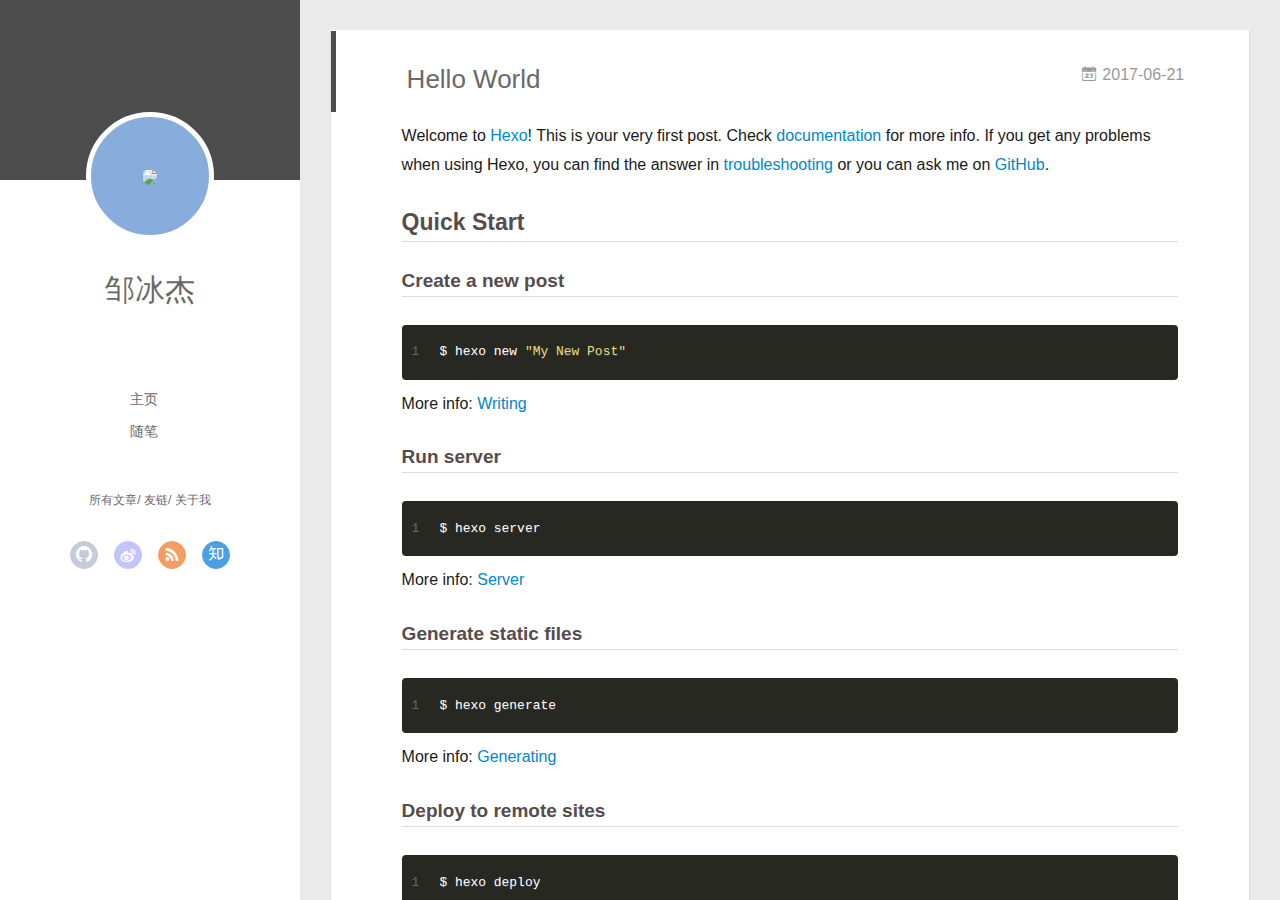
==== index.html @ 15a1e085 "Site updated: 2017-06-22 14:09:07" ====
<!DOCTYPE html>
<html>
<head>
  <meta charset="utf-8">
  
  <meta name="renderer" content="webkit">
  <meta http-equiv="X-UA-Compatible" content="IE=edge" >
  <link rel="dns-prefetch" href="http://yoursite.com">
  <title>Hexo</title>
  <meta name="viewport" content="width=device-width, initial-scale=1, maximum-scale=1">
  <meta property="og:type" content="website">
<meta property="og:title" content="Hexo">
<meta property="og:url" content="http://yoursite.com/index.html">
<meta property="og:site_name" content="Hexo">
<meta name="twitter:card" content="summary">
<meta name="twitter:title" content="Hexo">
  
    <link rel="alternative" href="/atom.xml" title="Hexo" type="application/atom+xml">
  
  
    <link rel="icon" href="/favicon.png">
  
  <link rel="stylesheet" type="text/css" href="/./main.b3331d.css">
  <style type="text/css">
  
    #container.show {
      background: linear-gradient(200deg,#a0cfe4,#e8c37e);
    }
  </style>
  

  

</head>

<body>
  <div id="container" q-class="show:isCtnShow">
    <canvas id="anm-canvas" class="anm-canvas"></canvas>
    <div class="left-col" q-class="show:isShow">
      
<div class="overlay" style="background: #4d4d4d"></div>
<div class="intrude-less">
	<header id="header" class="inner">
		<a href="/" class="profilepic">
			<img src="null" class="js-avatar">
		</a>
		<hgroup>
		  <h1 class="header-author"><a href="/">邹冰杰</a></h1>
		</hgroup>
		

		<nav class="header-menu">
			<ul>
			
				<li><a href="/">主页</a></li>
	        
				<li><a href="/tags/随笔/">随笔</a></li>
	        
			</ul>
		</nav>
		<nav class="header-smart-menu">
    		
    			
    			<a q-on="click: openSlider(e, 'innerArchive')" href="javascript:void(0)">所有文章</a>
    			
            
    			
    			<a q-on="click: openSlider(e, 'friends')" href="javascript:void(0)">友链</a>
    			
            
    			
    			<a q-on="click: openSlider(e, 'aboutme')" href="javascript:void(0)">关于我</a>
    			
            
		</nav>
		<nav class="header-nav">
			<div class="social">
				
					<a class="github" target="_blank" href="#" title="github"><i class="icon-github"></i></a>
		        
					<a class="weibo" target="_blank" href="#" title="weibo"><i class="icon-weibo"></i></a>
		        
					<a class="rss" target="_blank" href="#" title="rss"><i class="icon-rss"></i></a>
		        
					<a class="zhihu" target="_blank" href="#" title="zhihu"><i class="icon-zhihu"></i></a>
		        
			</div>
		</nav>
	</header>		
</div>

    </div>
    <div class="mid-col" q-class="show:isShow,hide:isShow|isFalse">
      
<nav id="mobile-nav">
  	<div class="overlay js-overlay" style="background: #4d4d4d"></div>
	<div class="btnctn js-mobile-btnctn">
  		<div class="slider-trigger list" q-on="click: openSlider(e)"><i class="icon icon-sort"></i></div>
	</div>
	<div class="intrude-less">
		<header id="header" class="inner">
			<div class="profilepic">
				<img src="null" class="js-avatar">
			</div>
			<hgroup>
			  <h1 class="header-author js-header-author">邹冰杰</h1>
			</hgroup>
			
			
			
				
			
				
			
			
			
			<nav class="header-nav">
				<div class="social">
					
						<a class="github" target="_blank" href="#" title="github"><i class="icon-github"></i></a>
			        
						<a class="weibo" target="_blank" href="#" title="weibo"><i class="icon-weibo"></i></a>
			        
						<a class="rss" target="_blank" href="#" title="rss"><i class="icon-rss"></i></a>
			        
						<a class="zhihu" target="_blank" href="#" title="zhihu"><i class="icon-zhihu"></i></a>
			        
				</div>
			</nav>

			<nav class="header-menu js-header-menu">
				<ul style="width: 50%">
				
				
					<li style="width: 50%"><a href="/">主页</a></li>
		        
					<li style="width: 50%"><a href="/tags/随笔/">随笔</a></li>
		        
				</ul>
			</nav>
		</header>				
	</div>
	<div class="mobile-mask" style="display:none" q-show="isShow"></div>
</nav>

      <div id="wrapper" class="body-wrap">
        <div class="menu-l">
          <div class="canvas-wrap">
            <canvas data-colors="#eaeaea" data-sectionHeight="100" data-contentId="js-content" id="myCanvas1" class="anm-canvas"></canvas>
          </div>
          <div id="js-content" class="content-ll">
            
  
    <article id="post-hello-world" class="article article-type-post  article-index" itemscope itemprop="blogPost">
  <div class="article-inner">
    
      <header class="article-header">
        
  
    <h1 itemprop="name">
      <a class="article-title" href="/2017/06/21/hello-world/">Hello World</a>
    </h1>
  

        
        <a href="/2017/06/21/hello-world/" class="archive-article-date">
  	<time datetime="2017-06-21T15:53:12.066Z" itemprop="datePublished"><i class="icon-calendar icon"></i>2017-06-21</time>
</a>
        
      </header>
    
    <div class="article-entry" itemprop="articleBody">
      
        <p>Welcome to <a href="https://hexo.io/" target="_blank" rel="external">Hexo</a>! This is your very first post. Check <a href="https://hexo.io/docs/" target="_blank" rel="external">documentation</a> for more info. If you get any problems when using Hexo, you can find the answer in <a href="https://hexo.io/docs/troubleshooting.html" target="_blank" rel="external">troubleshooting</a> or you can ask me on <a href="https://github.com/hexojs/hexo/issues" target="_blank" rel="external">GitHub</a>.</p>
<h2 id="Quick-Start"><a href="#Quick-Start" class="headerlink" title="Quick Start"></a>Quick Start</h2><h3 id="Create-a-new-post"><a href="#Create-a-new-post" class="headerlink" title="Create a new post"></a>Create a new post</h3><figure class="highlight bash"><table><tr><td class="gutter"><pre><div class="line">1</div></pre></td><td class="code"><pre><div class="line">$ hexo new <span class="string">"My New Post"</span></div></pre></td></tr></table></figure>
<p>More info: <a href="https://hexo.io/docs/writing.html" target="_blank" rel="external">Writing</a></p>
<h3 id="Run-server"><a href="#Run-server" class="headerlink" title="Run server"></a>Run server</h3><figure class="highlight bash"><table><tr><td class="gutter"><pre><div class="line">1</div></pre></td><td class="code"><pre><div class="line">$ hexo server</div></pre></td></tr></table></figure>
<p>More info: <a href="https://hexo.io/docs/server.html" target="_blank" rel="external">Server</a></p>
<h3 id="Generate-static-files"><a href="#Generate-static-files" class="headerlink" title="Generate static files"></a>Generate static files</h3><figure class="highlight bash"><table><tr><td class="gutter"><pre><div class="line">1</div></pre></td><td class="code"><pre><div class="line">$ hexo generate</div></pre></td></tr></table></figure>
<p>More info: <a href="https://hexo.io/docs/generating.html" target="_blank" rel="external">Generating</a></p>
<h3 id="Deploy-to-remote-sites"><a href="#Deploy-to-remote-sites" class="headerlink" title="Deploy to remote sites"></a>Deploy to remote sites</h3><figure class="highlight bash"><table><tr><td class="gutter"><pre><div class="line">1</div></pre></td><td class="code"><pre><div class="line">$ hexo deploy</div></pre></td></tr></table></figure>
<p>More info: <a href="https://hexo.io/docs/deployment.html" target="_blank" rel="external">Deployment</a></p>

      

      
    </div>
    <div class="article-info article-info-index">
      
      
      

      
        <p class="article-more-link">
          <a class="article-more-a" href="/2017/06/21/hello-world/">展开全文 >></a>
        </p>
      

      
      <div class="clearfix"></div>
    </div>
  </div>
</article>





  
  


          </div>
        </div>
      </div>
      <footer id="footer">
  <div class="outer">
    <div id="footer-info">
    	<div class="footer-left">
    		&copy; 2017 邹冰杰
    	</div>
      	<div class="footer-right">
      		<a href="http://hexo.io/" target="_blank">Hexo</a>  Theme <a href="https://github.com/litten/hexo-theme-yilia" target="_blank">Yilia</a> by Litten
      	</div>
    </div>
  </div>
</footer>
    </div>
    <script>
	var yiliaConfig = {
		mathjax: false,
		isHome: true,
		isPost: false,
		isArchive: false,
		isTag: false,
		isCategory: false,
		open_in_new: false,
		root: "/",
		innerArchive: true,
		showTags: false
	}
</script>

<script>!function(t){function n(e){if(r[e])return r[e].exports;var i=r[e]={exports:{},id:e,loaded:!1};return t[e].call(i.exports,i,i.exports,n),i.loaded=!0,i.exports}var r={};n.m=t,n.c=r,n.p="./",n(0)}([function(t,n,r){r(194),t.exports=r(190)},function(t,n,r){var e=r(3),i=r(52),o=r(27),u=r(28),c=r(53),f="prototype",a=function(t,n,r){var s,l,h,v,p=t&a.F,d=t&a.G,y=t&a.S,g=t&a.P,b=t&a.B,m=d?e:y?e[n]||(e[n]={}):(e[n]||{})[f],x=d?i:i[n]||(i[n]={}),w=x[f]||(x[f]={});d&&(r=n);for(s in r)l=!p&&m&&void 0!==m[s],h=(l?m:r)[s],v=b&&l?c(h,e):g&&"function"==typeof h?c(Function.call,h):h,m&&u(m,s,h,t&a.U),x[s]!=h&&o(x,s,v),g&&w[s]!=h&&(w[s]=h)};e.core=i,a.F=1,a.G=2,a.S=4,a.P=8,a.B=16,a.W=32,a.U=64,a.R=128,t.exports=a},function(t,n,r){var e=r(6);t.exports=function(t){if(!e(t))throw TypeError(t+" is not an object!");return t}},function(t,n){var r=t.exports="undefined"!=typeof window&&window.Math==Math?window:"undefined"!=typeof self&&self.Math==Math?self:Function("return this")();"number"==typeof __g&&(__g=r)},function(t,n){t.exports=function(t){try{return!!t()}catch(t){return!0}}},function(t,n){var r=t.exports="undefined"!=typeof window&&window.Math==Math?window:"undefined"!=typeof self&&self.Math==Math?self:Function("return this")();"number"==typeof __g&&(__g=r)},function(t,n){t.exports=function(t){return"object"==typeof t?null!==t:"function"==typeof t}},function(t,n,r){var e=r(126)("wks"),i=r(76),o=r(3).Symbol,u="function"==typeof o;(t.exports=function(t){return e[t]||(e[t]=u&&o[t]||(u?o:i)("Symbol."+t))}).store=e},function(t,n){var r={}.hasOwnProperty;t.exports=function(t,n){return r.call(t,n)}},function(t,n,r){var e=r(94),i=r(33);t.exports=function(t){return e(i(t))}},function(t,n,r){t.exports=!r(4)(function(){return 7!=Object.defineProperty({},"a",{get:function(){return 7}}).a})},function(t,n,r){var e=r(2),i=r(167),o=r(50),u=Object.defineProperty;n.f=r(10)?Object.defineProperty:function(t,n,r){if(e(t),n=o(n,!0),e(r),i)try{return u(t,n,r)}catch(t){}if("get"in r||"set"in r)throw TypeError("Accessors not supported!");return"value"in r&&(t[n]=r.value),t}},function(t,n,r){t.exports=!r(18)(function(){return 7!=Object.defineProperty({},"a",{get:function(){return 7}}).a})},function(t,n,r){var e=r(14),i=r(22);t.exports=r(12)?function(t,n,r){return e.f(t,n,i(1,r))}:function(t,n,r){return t[n]=r,t}},function(t,n,r){var e=r(20),i=r(58),o=r(42),u=Object.defineProperty;n.f=r(12)?Object.defineProperty:function(t,n,r){if(e(t),n=o(n,!0),e(r),i)try{return u(t,n,r)}catch(t){}if("get"in r||"set"in r)throw TypeError("Accessors not supported!");return"value"in r&&(t[n]=r.value),t}},function(t,n,r){var e=r(40)("wks"),i=r(23),o=r(5).Symbol,u="function"==typeof o;(t.exports=function(t){return e[t]||(e[t]=u&&o[t]||(u?o:i)("Symbol."+t))}).store=e},function(t,n,r){var e=r(67),i=Math.min;t.exports=function(t){return t>0?i(e(t),9007199254740991):0}},function(t,n,r){var e=r(46);t.exports=function(t){return Object(e(t))}},function(t,n){t.exports=function(t){try{return!!t()}catch(t){return!0}}},function(t,n,r){var e=r(63),i=r(34);t.exports=Object.keys||function(t){return e(t,i)}},function(t,n,r){var e=r(21);t.exports=function(t){if(!e(t))throw TypeError(t+" is not an object!");return t}},function(t,n){t.exports=function(t){return"object"==typeof t?null!==t:"function"==typeof t}},function(t,n){t.exports=function(t,n){return{enumerable:!(1&t),configurable:!(2&t),writable:!(4&t),value:n}}},function(t,n){var r=0,e=Math.random();t.exports=function(t){return"Symbol(".concat(void 0===t?"":t,")_",(++r+e).toString(36))}},function(t,n){var r={}.hasOwnProperty;t.exports=function(t,n){return r.call(t,n)}},function(t,n){var r=t.exports={version:"2.4.0"};"number"==typeof __e&&(__e=r)},function(t,n){t.exports=function(t){if("function"!=typeof t)throw TypeError(t+" is not a function!");return t}},function(t,n,r){var e=r(11),i=r(66);t.exports=r(10)?function(t,n,r){return e.f(t,n,i(1,r))}:function(t,n,r){return t[n]=r,t}},function(t,n,r){var e=r(3),i=r(27),o=r(24),u=r(76)("src"),c="toString",f=Function[c],a=(""+f).split(c);r(52).inspectSource=function(t){return f.call(t)},(t.exports=function(t,n,r,c){var f="function"==typeof r;f&&(o(r,"name")||i(r,"name",n)),t[n]!==r&&(f&&(o(r,u)||i(r,u,t[n]?""+t[n]:a.join(String(n)))),t===e?t[n]=r:c?t[n]?t[n]=r:i(t,n,r):(delete t[n],i(t,n,r)))})(Function.prototype,c,function(){return"function"==typeof this&&this[u]||f.call(this)})},function(t,n,r){var e=r(1),i=r(4),o=r(46),u=function(t,n,r,e){var i=String(o(t)),u="<"+n;return""!==r&&(u+=" "+r+'="'+String(e).replace(/"/g,"&quot;")+'"'),u+">"+i+"</"+n+">"};t.exports=function(t,n){var r={};r[t]=n(u),e(e.P+e.F*i(function(){var n=""[t]('"');return n!==n.toLowerCase()||n.split('"').length>3}),"String",r)}},function(t,n,r){var e=r(115),i=r(46);t.exports=function(t){return e(i(t))}},function(t,n,r){var e=r(116),i=r(66),o=r(30),u=r(50),c=r(24),f=r(167),a=Object.getOwnPropertyDescriptor;n.f=r(10)?a:function(t,n){if(t=o(t),n=u(n,!0),f)try{return a(t,n)}catch(t){}if(c(t,n))return i(!e.f.call(t,n),t[n])}},function(t,n,r){var e=r(24),i=r(17),o=r(145)("IE_PROTO"),u=Object.prototype;t.exports=Object.getPrototypeOf||function(t){return t=i(t),e(t,o)?t[o]:"function"==typeof t.constructor&&t instanceof t.constructor?t.constructor.prototype:t instanceof Object?u:null}},function(t,n){t.exports=function(t){if(void 0==t)throw TypeError("Can't call method on  "+t);return t}},function(t,n){t.exports="constructor,hasOwnProperty,isPrototypeOf,propertyIsEnumerable,toLocaleString,toString,valueOf".split(",")},function(t,n){t.exports={}},function(t,n){t.exports=!0},function(t,n){n.f={}.propertyIsEnumerable},function(t,n,r){var e=r(14).f,i=r(8),o=r(15)("toStringTag");t.exports=function(t,n,r){t&&!i(t=r?t:t.prototype,o)&&e(t,o,{configurable:!0,value:n})}},function(t,n,r){var e=r(40)("keys"),i=r(23);t.exports=function(t){return e[t]||(e[t]=i(t))}},function(t,n,r){var e=r(5),i="__core-js_shared__",o=e[i]||(e[i]={});t.exports=function(t){return o[t]||(o[t]={})}},function(t,n){var r=Math.ceil,e=Math.floor;t.exports=function(t){return isNaN(t=+t)?0:(t>0?e:r)(t)}},function(t,n,r){var e=r(21);t.exports=function(t,n){if(!e(t))return t;var r,i;if(n&&"function"==typeof(r=t.toString)&&!e(i=r.call(t)))return i;if("function"==typeof(r=t.valueOf)&&!e(i=r.call(t)))return i;if(!n&&"function"==typeof(r=t.toString)&&!e(i=r.call(t)))return i;throw TypeError("Can't convert object to primitive value")}},function(t,n,r){var e=r(5),i=r(25),o=r(36),u=r(44),c=r(14).f;t.exports=function(t){var n=i.Symbol||(i.Symbol=o?{}:e.Symbol||{});"_"==t.charAt(0)||t in n||c(n,t,{value:u.f(t)})}},function(t,n,r){n.f=r(15)},function(t,n){var r={}.toString;t.exports=function(t){return r.call(t).slice(8,-1)}},function(t,n){t.exports=function(t){if(void 0==t)throw TypeError("Can't call method on  "+t);return t}},function(t,n,r){var e=r(4);t.exports=function(t,n){return!!t&&e(function(){n?t.call(null,function(){},1):t.call(null)})}},function(t,n,r){var e=r(53),i=r(115),o=r(17),u=r(16),c=r(202);t.exports=function(t,n){var r=1==t,f=2==t,a=3==t,s=4==t,l=6==t,h=5==t||l,v=n||c;return function(n,c,p){for(var d,y,g=o(n),b=i(g),m=e(c,p,3),x=u(b.length),w=0,S=r?v(n,x):f?v(n,0):void 0;x>w;w++)if((h||w in b)&&(d=b[w],y=m(d,w,g),t))if(r)S[w]=y;else if(y)switch(t){case 3:return!0;case 5:return d;case 6:return w;case 2:S.push(d)}else if(s)return!1;return l?-1:a||s?s:S}}},function(t,n,r){var e=r(1),i=r(52),o=r(4);t.exports=function(t,n){var r=(i.Object||{})[t]||Object[t],u={};u[t]=n(r),e(e.S+e.F*o(function(){r(1)}),"Object",u)}},function(t,n,r){var e=r(6);t.exports=function(t,n){if(!e(t))return t;var r,i;if(n&&"function"==typeof(r=t.toString)&&!e(i=r.call(t)))return i;if("function"==typeof(r=t.valueOf)&&!e(i=r.call(t)))return i;if(!n&&"function"==typeof(r=t.toString)&&!e(i=r.call(t)))return i;throw TypeError("Can't convert object to primitive value")}},function(t,n,r){var e=r(5),i=r(25),o=r(91),u=r(13),c="prototype",f=function(t,n,r){var a,s,l,h=t&f.F,v=t&f.G,p=t&f.S,d=t&f.P,y=t&f.B,g=t&f.W,b=v?i:i[n]||(i[n]={}),m=b[c],x=v?e:p?e[n]:(e[n]||{})[c];v&&(r=n);for(a in r)(s=!h&&x&&void 0!==x[a])&&a in b||(l=s?x[a]:r[a],b[a]=v&&"function"!=typeof x[a]?r[a]:y&&s?o(l,e):g&&x[a]==l?function(t){var n=function(n,r,e){if(this instanceof t){switch(arguments.length){case 0:return new t;case 1:return new t(n);case 2:return new t(n,r)}return new t(n,r,e)}return t.apply(this,arguments)};return n[c]=t[c],n}(l):d&&"function"==typeof l?o(Function.call,l):l,d&&((b.virtual||(b.virtual={}))[a]=l,t&f.R&&m&&!m[a]&&u(m,a,l)))};f.F=1,f.G=2,f.S=4,f.P=8,f.B=16,f.W=32,f.U=64,f.R=128,t.exports=f},function(t,n){var r=t.exports={version:"2.4.0"};"number"==typeof __e&&(__e=r)},function(t,n,r){var e=r(26);t.exports=function(t,n,r){if(e(t),void 0===n)return t;switch(r){case 1:return function(r){return t.call(n,r)};case 2:return function(r,e){return t.call(n,r,e)};case 3:return function(r,e,i){return t.call(n,r,e,i)}}return function(){return t.apply(n,arguments)}}},function(t,n,r){var e=r(183),i=r(1),o=r(126)("metadata"),u=o.store||(o.store=new(r(186))),c=function(t,n,r){var i=u.get(t);if(!i){if(!r)return;u.set(t,i=new e)}var o=i.get(n);if(!o){if(!r)return;i.set(n,o=new e)}return o},f=function(t,n,r){var e=c(n,r,!1);return void 0!==e&&e.has(t)},a=function(t,n,r){var e=c(n,r,!1);return void 0===e?void 0:e.get(t)},s=function(t,n,r,e){c(r,e,!0).set(t,n)},l=function(t,n){var r=c(t,n,!1),e=[];return r&&r.forEach(function(t,n){e.push(n)}),e},h=function(t){return void 0===t||"symbol"==typeof t?t:String(t)},v=function(t){i(i.S,"Reflect",t)};t.exports={store:u,map:c,has:f,get:a,set:s,keys:l,key:h,exp:v}},function(t,n,r){"use strict";if(r(10)){var e=r(69),i=r(3),o=r(4),u=r(1),c=r(127),f=r(152),a=r(53),s=r(68),l=r(66),h=r(27),v=r(73),p=r(67),d=r(16),y=r(75),g=r(50),b=r(24),m=r(180),x=r(114),w=r(6),S=r(17),_=r(137),O=r(70),E=r(32),P=r(71).f,j=r(154),F=r(76),M=r(7),A=r(48),N=r(117),T=r(146),I=r(155),k=r(80),L=r(123),R=r(74),C=r(130),D=r(160),U=r(11),W=r(31),G=U.f,B=W.f,V=i.RangeError,z=i.TypeError,q=i.Uint8Array,K="ArrayBuffer",J="Shared"+K,Y="BYTES_PER_ELEMENT",H="prototype",$=Array[H],X=f.ArrayBuffer,Q=f.DataView,Z=A(0),tt=A(2),nt=A(3),rt=A(4),et=A(5),it=A(6),ot=N(!0),ut=N(!1),ct=I.values,ft=I.keys,at=I.entries,st=$.lastIndexOf,lt=$.reduce,ht=$.reduceRight,vt=$.join,pt=$.sort,dt=$.slice,yt=$.toString,gt=$.toLocaleString,bt=M("iterator"),mt=M("toStringTag"),xt=F("typed_constructor"),wt=F("def_constructor"),St=c.CONSTR,_t=c.TYPED,Ot=c.VIEW,Et="Wrong length!",Pt=A(1,function(t,n){return Tt(T(t,t[wt]),n)}),jt=o(function(){return 1===new q(new Uint16Array([1]).buffer)[0]}),Ft=!!q&&!!q[H].set&&o(function(){new q(1).set({})}),Mt=function(t,n){if(void 0===t)throw z(Et);var r=+t,e=d(t);if(n&&!m(r,e))throw V(Et);return e},At=function(t,n){var r=p(t);if(r<0||r%n)throw V("Wrong offset!");return r},Nt=function(t){if(w(t)&&_t in t)return t;throw z(t+" is not a typed array!")},Tt=function(t,n){if(!(w(t)&&xt in t))throw z("It is not a typed array constructor!");return new t(n)},It=function(t,n){return kt(T(t,t[wt]),n)},kt=function(t,n){for(var r=0,e=n.length,i=Tt(t,e);e>r;)i[r]=n[r++];return i},Lt=function(t,n,r){G(t,n,{get:function(){return this._d[r]}})},Rt=function(t){var n,r,e,i,o,u,c=S(t),f=arguments.length,s=f>1?arguments[1]:void 0,l=void 0!==s,h=j(c);if(void 0!=h&&!_(h)){for(u=h.call(c),e=[],n=0;!(o=u.next()).done;n++)e.push(o.value);c=e}for(l&&f>2&&(s=a(s,arguments[2],2)),n=0,r=d(c.length),i=Tt(this,r);r>n;n++)i[n]=l?s(c[n],n):c[n];return i},Ct=function(){for(var t=0,n=arguments.length,r=Tt(this,n);n>t;)r[t]=arguments[t++];return r},Dt=!!q&&o(function(){gt.call(new q(1))}),Ut=function(){return gt.apply(Dt?dt.call(Nt(this)):Nt(this),arguments)},Wt={copyWithin:function(t,n){return D.call(Nt(this),t,n,arguments.length>2?arguments[2]:void 0)},every:function(t){return rt(Nt(this),t,arguments.length>1?arguments[1]:void 0)},fill:function(t){return C.apply(Nt(this),arguments)},filter:function(t){return It(this,tt(Nt(this),t,arguments.length>1?arguments[1]:void 0))},find:function(t){return et(Nt(this),t,arguments.length>1?arguments[1]:void 0)},findIndex:function(t){return it(Nt(this),t,arguments.length>1?arguments[1]:void 0)},forEach:function(t){Z(Nt(this),t,arguments.length>1?arguments[1]:void 0)},indexOf:function(t){return ut(Nt(this),t,arguments.length>1?arguments[1]:void 0)},includes:function(t){return ot(Nt(this),t,arguments.length>1?arguments[1]:void 0)},join:function(t){return vt.apply(Nt(this),arguments)},lastIndexOf:function(t){return st.apply(Nt(this),arguments)},map:function(t){return Pt(Nt(this),t,arguments.length>1?arguments[1]:void 0)},reduce:function(t){return lt.apply(Nt(this),arguments)},reduceRight:function(t){return ht.apply(Nt(this),arguments)},reverse:function(){for(var t,n=this,r=Nt(n).length,e=Math.floor(r/2),i=0;i<e;)t=n[i],n[i++]=n[--r],n[r]=t;return n},some:function(t){return nt(Nt(this),t,arguments.length>1?arguments[1]:void 0)},sort:function(t){return pt.call(Nt(this),t)},subarray:function(t,n){var r=Nt(this),e=r.length,i=y(t,e);return new(T(r,r[wt]))(r.buffer,r.byteOffset+i*r.BYTES_PER_ELEMENT,d((void 0===n?e:y(n,e))-i))}},Gt=function(t,n){return It(this,dt.call(Nt(this),t,n))},Bt=function(t){Nt(this);var n=At(arguments[1],1),r=this.length,e=S(t),i=d(e.length),o=0;if(i+n>r)throw V(Et);for(;o<i;)this[n+o]=e[o++]},Vt={entries:function(){return at.call(Nt(this))},keys:function(){return ft.call(Nt(this))},values:function(){return ct.call(Nt(this))}},zt=function(t,n){return w(t)&&t[_t]&&"symbol"!=typeof n&&n in t&&String(+n)==String(n)},qt=function(t,n){return zt(t,n=g(n,!0))?l(2,t[n]):B(t,n)},Kt=function(t,n,r){return!(zt(t,n=g(n,!0))&&w(r)&&b(r,"value"))||b(r,"get")||b(r,"set")||r.configurable||b(r,"writable")&&!r.writable||b(r,"enumerable")&&!r.enumerable?G(t,n,r):(t[n]=r.value,t)};St||(W.f=qt,U.f=Kt),u(u.S+u.F*!St,"Object",{getOwnPropertyDescriptor:qt,defineProperty:Kt}),o(function(){yt.call({})})&&(yt=gt=function(){return vt.call(this)});var Jt=v({},Wt);v(Jt,Vt),h(Jt,bt,Vt.values),v(Jt,{slice:Gt,set:Bt,constructor:function(){},toString:yt,toLocaleString:Ut}),Lt(Jt,"buffer","b"),Lt(Jt,"byteOffset","o"),Lt(Jt,"byteLength","l"),Lt(Jt,"length","e"),G(Jt,mt,{get:function(){return this[_t]}}),t.exports=function(t,n,r,f){f=!!f;var a=t+(f?"Clamped":"")+"Array",l="Uint8Array"!=a,v="get"+t,p="set"+t,y=i[a],g=y||{},b=y&&E(y),m=!y||!c.ABV,S={},_=y&&y[H],j=function(t,r){var e=t._d;return e.v[v](r*n+e.o,jt)},F=function(t,r,e){var i=t._d;f&&(e=(e=Math.round(e))<0?0:e>255?255:255&e),i.v[p](r*n+i.o,e,jt)},M=function(t,n){G(t,n,{get:function(){return j(this,n)},set:function(t){return F(this,n,t)},enumerable:!0})};m?(y=r(function(t,r,e,i){s(t,y,a,"_d");var o,u,c,f,l=0,v=0;if(w(r)){if(!(r instanceof X||(f=x(r))==K||f==J))return _t in r?kt(y,r):Rt.call(y,r);o=r,v=At(e,n);var p=r.byteLength;if(void 0===i){if(p%n)throw V(Et);if((u=p-v)<0)throw V(Et)}else if((u=d(i)*n)+v>p)throw V(Et);c=u/n}else c=Mt(r,!0),u=c*n,o=new X(u);for(h(t,"_d",{b:o,o:v,l:u,e:c,v:new Q(o)});l<c;)M(t,l++)}),_=y[H]=O(Jt),h(_,"constructor",y)):L(function(t){new y(null),new y(t)},!0)||(y=r(function(t,r,e,i){s(t,y,a);var o;return w(r)?r instanceof X||(o=x(r))==K||o==J?void 0!==i?new g(r,At(e,n),i):void 0!==e?new g(r,At(e,n)):new g(r):_t in r?kt(y,r):Rt.call(y,r):new g(Mt(r,l))}),Z(b!==Function.prototype?P(g).concat(P(b)):P(g),function(t){t in y||h(y,t,g[t])}),y[H]=_,e||(_.constructor=y));var A=_[bt],N=!!A&&("values"==A.name||void 0==A.name),T=Vt.values;h(y,xt,!0),h(_,_t,a),h(_,Ot,!0),h(_,wt,y),(f?new y(1)[mt]==a:mt in _)||G(_,mt,{get:function(){return a}}),S[a]=y,u(u.G+u.W+u.F*(y!=g),S),u(u.S,a,{BYTES_PER_ELEMENT:n,from:Rt,of:Ct}),Y in _||h(_,Y,n),u(u.P,a,Wt),R(a),u(u.P+u.F*Ft,a,{set:Bt}),u(u.P+u.F*!N,a,Vt),u(u.P+u.F*(_.toString!=yt),a,{toString:yt}),u(u.P+u.F*o(function(){new y(1).slice()}),a,{slice:Gt}),u(u.P+u.F*(o(function(){return[1,2].toLocaleString()!=new y([1,2]).toLocaleString()})||!o(function(){_.toLocaleString.call([1,2])})),a,{toLocaleString:Ut}),k[a]=N?A:T,e||N||h(_,bt,T)}}else t.exports=function(){}},function(t,n){var r={}.toString;t.exports=function(t){return r.call(t).slice(8,-1)}},function(t,n,r){var e=r(21),i=r(5).document,o=e(i)&&e(i.createElement);t.exports=function(t){return o?i.createElement(t):{}}},function(t,n,r){t.exports=!r(12)&&!r(18)(function(){return 7!=Object.defineProperty(r(57)("div"),"a",{get:function(){return 7}}).a})},function(t,n,r){"use strict";var e=r(36),i=r(51),o=r(64),u=r(13),c=r(8),f=r(35),a=r(96),s=r(38),l=r(103),h=r(15)("iterator"),v=!([].keys&&"next"in[].keys()),p="keys",d="values",y=function(){return this};t.exports=function(t,n,r,g,b,m,x){a(r,n,g);var w,S,_,O=function(t){if(!v&&t in F)return F[t];switch(t){case p:case d:return function(){return new r(this,t)}}return function(){return new r(this,t)}},E=n+" Iterator",P=b==d,j=!1,F=t.prototype,M=F[h]||F["@@iterator"]||b&&F[b],A=M||O(b),N=b?P?O("entries"):A:void 0,T="Array"==n?F.entries||M:M;if(T&&(_=l(T.call(new t)))!==Object.prototype&&(s(_,E,!0),e||c(_,h)||u(_,h,y)),P&&M&&M.name!==d&&(j=!0,A=function(){return M.call(this)}),e&&!x||!v&&!j&&F[h]||u(F,h,A),f[n]=A,f[E]=y,b)if(w={values:P?A:O(d),keys:m?A:O(p),entries:N},x)for(S in w)S in F||o(F,S,w[S]);else i(i.P+i.F*(v||j),n,w);return w}},function(t,n,r){var e=r(20),i=r(100),o=r(34),u=r(39)("IE_PROTO"),c=function(){},f="prototype",a=function(){var t,n=r(57)("iframe"),e=o.length;for(n.style.display="none",r(93).appendChild(n),n.src="javascript:",t=n.contentWindow.document,t.open(),t.write("<script>document.F=Object<\/script>"),t.close(),a=t.F;e--;)delete a[f][o[e]];return a()};t.exports=Object.create||function(t,n){var r;return null!==t?(c[f]=e(t),r=new c,c[f]=null,r[u]=t):r=a(),void 0===n?r:i(r,n)}},function(t,n,r){var e=r(63),i=r(34).concat("length","prototype");n.f=Object.getOwnPropertyNames||function(t){return e(t,i)}},function(t,n){n.f=Object.getOwnPropertySymbols},function(t,n,r){var e=r(8),i=r(9),o=r(90)(!1),u=r(39)("IE_PROTO");t.exports=function(t,n){var r,c=i(t),f=0,a=[];for(r in c)r!=u&&e(c,r)&&a.push(r);for(;n.length>f;)e(c,r=n[f++])&&(~o(a,r)||a.push(r));return a}},function(t,n,r){t.exports=r(13)},function(t,n,r){var e=r(76)("meta"),i=r(6),o=r(24),u=r(11).f,c=0,f=Object.isExtensible||function(){return!0},a=!r(4)(function(){return f(Object.preventExtensions({}))}),s=function(t){u(t,e,{value:{i:"O"+ ++c,w:{}}})},l=function(t,n){if(!i(t))return"symbol"==typeof t?t:("string"==typeof t?"S":"P")+t;if(!o(t,e)){if(!f(t))return"F";if(!n)return"E";s(t)}return t[e].i},h=function(t,n){if(!o(t,e)){if(!f(t))return!0;if(!n)return!1;s(t)}return t[e].w},v=function(t){return a&&p.NEED&&f(t)&&!o(t,e)&&s(t),t},p=t.exports={KEY:e,NEED:!1,fastKey:l,getWeak:h,onFreeze:v}},function(t,n){t.exports=function(t,n){return{enumerable:!(1&t),configurable:!(2&t),writable:!(4&t),value:n}}},function(t,n){var r=Math.ceil,e=Math.floor;t.exports=function(t){return isNaN(t=+t)?0:(t>0?e:r)(t)}},function(t,n){t.exports=function(t,n,r,e){if(!(t instanceof n)||void 0!==e&&e in t)throw TypeError(r+": incorrect invocation!");return t}},function(t,n){t.exports=!1},function(t,n,r){var e=r(2),i=r(173),o=r(133),u=r(145)("IE_PROTO"),c=function(){},f="prototype",a=function(){var t,n=r(132)("iframe"),e=o.length;for(n.style.display="none",r(135).appendChild(n),n.src="javascript:",t=n.contentWindow.document,t.open(),t.write("<script>document.F=Object<\/script>"),t.close(),a=t.F;e--;)delete a[f][o[e]];return a()};t.exports=Object.create||function(t,n){var r;return null!==t?(c[f]=e(t),r=new c,c[f]=null,r[u]=t):r=a(),void 0===n?r:i(r,n)}},function(t,n,r){var e=r(175),i=r(133).concat("length","prototype");n.f=Object.getOwnPropertyNames||function(t){return e(t,i)}},function(t,n,r){var e=r(175),i=r(133);t.exports=Object.keys||function(t){return e(t,i)}},function(t,n,r){var e=r(28);t.exports=function(t,n,r){for(var i in n)e(t,i,n[i],r);return t}},function(t,n,r){"use strict";var e=r(3),i=r(11),o=r(10),u=r(7)("species");t.exports=function(t){var n=e[t];o&&n&&!n[u]&&i.f(n,u,{configurable:!0,get:function(){return this}})}},function(t,n,r){var e=r(67),i=Math.max,o=Math.min;t.exports=function(t,n){return t=e(t),t<0?i(t+n,0):o(t,n)}},function(t,n){var r=0,e=Math.random();t.exports=function(t){return"Symbol(".concat(void 0===t?"":t,")_",(++r+e).toString(36))}},function(t,n,r){var e=r(33);t.exports=function(t){return Object(e(t))}},function(t,n,r){var e=r(7)("unscopables"),i=Array.prototype;void 0==i[e]&&r(27)(i,e,{}),t.exports=function(t){i[e][t]=!0}},function(t,n,r){var e=r(53),i=r(169),o=r(137),u=r(2),c=r(16),f=r(154),a={},s={},n=t.exports=function(t,n,r,l,h){var v,p,d,y,g=h?function(){return t}:f(t),b=e(r,l,n?2:1),m=0;if("function"!=typeof g)throw TypeError(t+" is not iterable!");if(o(g)){for(v=c(t.length);v>m;m++)if((y=n?b(u(p=t[m])[0],p[1]):b(t[m]))===a||y===s)return y}else for(d=g.call(t);!(p=d.next()).done;)if((y=i(d,b,p.value,n))===a||y===s)return y};n.BREAK=a,n.RETURN=s},function(t,n){t.exports={}},function(t,n,r){var e=r(11).f,i=r(24),o=r(7)("toStringTag");t.exports=function(t,n,r){t&&!i(t=r?t:t.prototype,o)&&e(t,o,{configurable:!0,value:n})}},function(t,n,r){var e=r(1),i=r(46),o=r(4),u=r(150),c="["+u+"]",f="​",a=RegExp("^"+c+c+"*"),s=RegExp(c+c+"*$"),l=function(t,n,r){var i={},c=o(function(){return!!u[t]()||f[t]()!=f}),a=i[t]=c?n(h):u[t];r&&(i[r]=a),e(e.P+e.F*c,"String",i)},h=l.trim=function(t,n){return t=String(i(t)),1&n&&(t=t.replace(a,"")),2&n&&(t=t.replace(s,"")),t};t.exports=l},function(t,n,r){t.exports={default:r(86),__esModule:!0}},function(t,n,r){t.exports={default:r(87),__esModule:!0}},function(t,n,r){"use strict";function e(t){return t&&t.__esModule?t:{default:t}}n.__esModule=!0;var i=r(84),o=e(i),u=r(83),c=e(u),f="function"==typeof c.default&&"symbol"==typeof o.default?function(t){return typeof t}:function(t){return t&&"function"==typeof c.default&&t.constructor===c.default&&t!==c.default.prototype?"symbol":typeof t};n.default="function"==typeof c.default&&"symbol"===f(o.default)?function(t){return void 0===t?"undefined":f(t)}:function(t){return t&&"function"==typeof c.default&&t.constructor===c.default&&t!==c.default.prototype?"symbol":void 0===t?"undefined":f(t)}},function(t,n,r){r(110),r(108),r(111),r(112),t.exports=r(25).Symbol},function(t,n,r){r(109),r(113),t.exports=r(44).f("iterator")},function(t,n){t.exports=function(t){if("function"!=typeof t)throw TypeError(t+" is not a function!");return t}},function(t,n){t.exports=function(){}},function(t,n,r){var e=r(9),i=r(106),o=r(105);t.exports=function(t){return function(n,r,u){var c,f=e(n),a=i(f.length),s=o(u,a);if(t&&r!=r){for(;a>s;)if((c=f[s++])!=c)return!0}else for(;a>s;s++)if((t||s in f)&&f[s]===r)return t||s||0;return!t&&-1}}},function(t,n,r){var e=r(88);t.exports=function(t,n,r){if(e(t),void 0===n)return t;switch(r){case 1:return function(r){return t.call(n,r)};case 2:return function(r,e){return t.call(n,r,e)};case 3:return function(r,e,i){return t.call(n,r,e,i)}}return function(){return t.apply(n,arguments)}}},function(t,n,r){var e=r(19),i=r(62),o=r(37);t.exports=function(t){var n=e(t),r=i.f;if(r)for(var u,c=r(t),f=o.f,a=0;c.length>a;)f.call(t,u=c[a++])&&n.push(u);return n}},function(t,n,r){t.exports=r(5).document&&document.documentElement},function(t,n,r){var e=r(56);t.exports=Object("z").propertyIsEnumerable(0)?Object:function(t){return"String"==e(t)?t.split(""):Object(t)}},function(t,n,r){var e=r(56);t.exports=Array.isArray||function(t){return"Array"==e(t)}},function(t,n,r){"use strict";var e=r(60),i=r(22),o=r(38),u={};r(13)(u,r(15)("iterator"),function(){return this}),t.exports=function(t,n,r){t.prototype=e(u,{next:i(1,r)}),o(t,n+" Iterator")}},function(t,n){t.exports=function(t,n){return{value:n,done:!!t}}},function(t,n,r){var e=r(19),i=r(9);t.exports=function(t,n){for(var r,o=i(t),u=e(o),c=u.length,f=0;c>f;)if(o[r=u[f++]]===n)return r}},function(t,n,r){var e=r(23)("meta"),i=r(21),o=r(8),u=r(14).f,c=0,f=Object.isExtensible||function(){return!0},a=!r(18)(function(){return f(Object.preventExtensions({}))}),s=function(t){u(t,e,{value:{i:"O"+ ++c,w:{}}})},l=function(t,n){if(!i(t))return"symbol"==typeof t?t:("string"==typeof t?"S":"P")+t;if(!o(t,e)){if(!f(t))return"F";if(!n)return"E";s(t)}return t[e].i},h=function(t,n){if(!o(t,e)){if(!f(t))return!0;if(!n)return!1;s(t)}return t[e].w},v=function(t){return a&&p.NEED&&f(t)&&!o(t,e)&&s(t),t},p=t.exports={KEY:e,NEED:!1,fastKey:l,getWeak:h,onFreeze:v}},function(t,n,r){var e=r(14),i=r(20),o=r(19);t.exports=r(12)?Object.defineProperties:function(t,n){i(t);for(var r,u=o(n),c=u.length,f=0;c>f;)e.f(t,r=u[f++],n[r]);return t}},function(t,n,r){var e=r(37),i=r(22),o=r(9),u=r(42),c=r(8),f=r(58),a=Object.getOwnPropertyDescriptor;n.f=r(12)?a:function(t,n){if(t=o(t),n=u(n,!0),f)try{return a(t,n)}catch(t){}if(c(t,n))return i(!e.f.call(t,n),t[n])}},function(t,n,r){var e=r(9),i=r(61).f,o={}.toString,u="object"==typeof window&&window&&Object.getOwnPropertyNames?Object.getOwnPropertyNames(window):[],c=function(t){try{return i(t)}catch(t){return u.slice()}};t.exports.f=function(t){return u&&"[object Window]"==o.call(t)?c(t):i(e(t))}},function(t,n,r){var e=r(8),i=r(77),o=r(39)("IE_PROTO"),u=Object.prototype;t.exports=Object.getPrototypeOf||function(t){return t=i(t),e(t,o)?t[o]:"function"==typeof t.constructor&&t instanceof t.constructor?t.constructor.prototype:t instanceof Object?u:null}},function(t,n,r){var e=r(41),i=r(33);t.exports=function(t){return function(n,r){var o,u,c=String(i(n)),f=e(r),a=c.length;return f<0||f>=a?t?"":void 0:(o=c.charCodeAt(f),o<55296||o>56319||f+1===a||(u=c.charCodeAt(f+1))<56320||u>57343?t?c.charAt(f):o:t?c.slice(f,f+2):u-56320+(o-55296<<10)+65536)}}},function(t,n,r){var e=r(41),i=Math.max,o=Math.min;t.exports=function(t,n){return t=e(t),t<0?i(t+n,0):o(t,n)}},function(t,n,r){var e=r(41),i=Math.min;t.exports=function(t){return t>0?i(e(t),9007199254740991):0}},function(t,n,r){"use strict";var e=r(89),i=r(97),o=r(35),u=r(9);t.exports=r(59)(Array,"Array",function(t,n){this._t=u(t),this._i=0,this._k=n},function(){var t=this._t,n=this._k,r=this._i++;return!t||r>=t.length?(this._t=void 0,i(1)):"keys"==n?i(0,r):"values"==n?i(0,t[r]):i(0,[r,t[r]])},"values"),o.Arguments=o.Array,e("keys"),e("values"),e("entries")},function(t,n){},function(t,n,r){"use strict";var e=r(104)(!0);r(59)(String,"String",function(t){this._t=String(t),this._i=0},function(){var t,n=this._t,r=this._i;return r>=n.length?{value:void 0,done:!0}:(t=e(n,r),this._i+=t.length,{value:t,done:!1})})},function(t,n,r){"use strict";var e=r(5),i=r(8),o=r(12),u=r(51),c=r(64),f=r(99).KEY,a=r(18),s=r(40),l=r(38),h=r(23),v=r(15),p=r(44),d=r(43),y=r(98),g=r(92),b=r(95),m=r(20),x=r(9),w=r(42),S=r(22),_=r(60),O=r(102),E=r(101),P=r(14),j=r(19),F=E.f,M=P.f,A=O.f,N=e.Symbol,T=e.JSON,I=T&&T.stringify,k="prototype",L=v("_hidden"),R=v("toPrimitive"),C={}.propertyIsEnumerable,D=s("symbol-registry"),U=s("symbols"),W=s("op-symbols"),G=Object[k],B="function"==typeof N,V=e.QObject,z=!V||!V[k]||!V[k].findChild,q=o&&a(function(){return 7!=_(M({},"a",{get:function(){return M(this,"a",{value:7}).a}})).a})?function(t,n,r){var e=F(G,n);e&&delete G[n],M(t,n,r),e&&t!==G&&M(G,n,e)}:M,K=function(t){var n=U[t]=_(N[k]);return n._k=t,n},J=B&&"symbol"==typeof N.iterator?function(t){return"symbol"==typeof t}:function(t){return t instanceof N},Y=function(t,n,r){return t===G&&Y(W,n,r),m(t),n=w(n,!0),m(r),i(U,n)?(r.enumerable?(i(t,L)&&t[L][n]&&(t[L][n]=!1),r=_(r,{enumerable:S(0,!1)})):(i(t,L)||M(t,L,S(1,{})),t[L][n]=!0),q(t,n,r)):M(t,n,r)},H=function(t,n){m(t);for(var r,e=g(n=x(n)),i=0,o=e.length;o>i;)Y(t,r=e[i++],n[r]);return t},$=function(t,n){return void 0===n?_(t):H(_(t),n)},X=function(t){var n=C.call(this,t=w(t,!0));return!(this===G&&i(U,t)&&!i(W,t))&&(!(n||!i(this,t)||!i(U,t)||i(this,L)&&this[L][t])||n)},Q=function(t,n){if(t=x(t),n=w(n,!0),t!==G||!i(U,n)||i(W,n)){var r=F(t,n);return!r||!i(U,n)||i(t,L)&&t[L][n]||(r.enumerable=!0),r}},Z=function(t){for(var n,r=A(x(t)),e=[],o=0;r.length>o;)i(U,n=r[o++])||n==L||n==f||e.push(n);return e},tt=function(t){for(var n,r=t===G,e=A(r?W:x(t)),o=[],u=0;e.length>u;)!i(U,n=e[u++])||r&&!i(G,n)||o.push(U[n]);return o};B||(N=function(){if(this instanceof N)throw TypeError("Symbol is not a constructor!");var t=h(arguments.length>0?arguments[0]:void 0),n=function(r){this===G&&n.call(W,r),i(this,L)&&i(this[L],t)&&(this[L][t]=!1),q(this,t,S(1,r))};return o&&z&&q(G,t,{configurable:!0,set:n}),K(t)},c(N[k],"toString",function(){return this._k}),E.f=Q,P.f=Y,r(61).f=O.f=Z,r(37).f=X,r(62).f=tt,o&&!r(36)&&c(G,"propertyIsEnumerable",X,!0),p.f=function(t){return K(v(t))}),u(u.G+u.W+u.F*!B,{Symbol:N});for(var nt="hasInstance,isConcatSpreadable,iterator,match,replace,search,species,split,toPrimitive,toStringTag,unscopables".split(","),rt=0;nt.length>rt;)v(nt[rt++]);for(var nt=j(v.store),rt=0;nt.length>rt;)d(nt[rt++]);u(u.S+u.F*!B,"Symbol",{for:function(t){return i(D,t+="")?D[t]:D[t]=N(t)},keyFor:function(t){if(J(t))return y(D,t);throw TypeError(t+" is not a symbol!")},useSetter:function(){z=!0},useSimple:function(){z=!1}}),u(u.S+u.F*!B,"Object",{create:$,defineProperty:Y,defineProperties:H,getOwnPropertyDescriptor:Q,getOwnPropertyNames:Z,getOwnPropertySymbols:tt}),T&&u(u.S+u.F*(!B||a(function(){var t=N();return"[null]"!=I([t])||"{}"!=I({a:t})||"{}"!=I(Object(t))})),"JSON",{stringify:function(t){if(void 0!==t&&!J(t)){for(var n,r,e=[t],i=1;arguments.length>i;)e.push(arguments[i++]);return n=e[1],"function"==typeof n&&(r=n),!r&&b(n)||(n=function(t,n){if(r&&(n=r.call(this,t,n)),!J(n))return n}),e[1]=n,I.apply(T,e)}}}),N[k][R]||r(13)(N[k],R,N[k].valueOf),l(N,"Symbol"),l(Math,"Math",!0),l(e.JSON,"JSON",!0)},function(t,n,r){r(43)("asyncIterator")},function(t,n,r){r(43)("observable")},function(t,n,r){r(107);for(var e=r(5),i=r(13),o=r(35),u=r(15)("toStringTag"),c=["NodeList","DOMTokenList","MediaList","StyleSheetList","CSSRuleList"],f=0;f<5;f++){var a=c[f],s=e[a],l=s&&s.prototype;l&&!l[u]&&i(l,u,a),o[a]=o.Array}},function(t,n,r){var e=r(45),i=r(7)("toStringTag"),o="Arguments"==e(function(){return arguments}()),u=function(t,n){try{return t[n]}catch(t){}};t.exports=function(t){var n,r,c;return void 0===t?"Undefined":null===t?"Null":"string"==typeof(r=u(n=Object(t),i))?r:o?e(n):"Object"==(c=e(n))&&"function"==typeof n.callee?"Arguments":c}},function(t,n,r){var e=r(45);t.exports=Object("z").propertyIsEnumerable(0)?Object:function(t){return"String"==e(t)?t.split(""):Object(t)}},function(t,n){n.f={}.propertyIsEnumerable},function(t,n,r){var e=r(30),i=r(16),o=r(75);t.exports=function(t){return function(n,r,u){var c,f=e(n),a=i(f.length),s=o(u,a);if(t&&r!=r){for(;a>s;)if((c=f[s++])!=c)return!0}else for(;a>s;s++)if((t||s in f)&&f[s]===r)return t||s||0;return!t&&-1}}},function(t,n,r){"use strict";var e=r(3),i=r(1),o=r(28),u=r(73),c=r(65),f=r(79),a=r(68),s=r(6),l=r(4),h=r(123),v=r(81),p=r(136);t.exports=function(t,n,r,d,y,g){var b=e[t],m=b,x=y?"set":"add",w=m&&m.prototype,S={},_=function(t){var n=w[t];o(w,t,"delete"==t?function(t){return!(g&&!s(t))&&n.call(this,0===t?0:t)}:"has"==t?function(t){return!(g&&!s(t))&&n.call(this,0===t?0:t)}:"get"==t?function(t){return g&&!s(t)?void 0:n.call(this,0===t?0:t)}:"add"==t?function(t){return n.call(this,0===t?0:t),this}:function(t,r){return n.call(this,0===t?0:t,r),this})};if("function"==typeof m&&(g||w.forEach&&!l(function(){(new m).entries().next()}))){var O=new m,E=O[x](g?{}:-0,1)!=O,P=l(function(){O.has(1)}),j=h(function(t){new m(t)}),F=!g&&l(function(){for(var t=new m,n=5;n--;)t[x](n,n);return!t.has(-0)});j||(m=n(function(n,r){a(n,m,t);var e=p(new b,n,m);return void 0!=r&&f(r,y,e[x],e),e}),m.prototype=w,w.constructor=m),(P||F)&&(_("delete"),_("has"),y&&_("get")),(F||E)&&_(x),g&&w.clear&&delete w.clear}else m=d.getConstructor(n,t,y,x),u(m.prototype,r),c.NEED=!0;return v(m,t),S[t]=m,i(i.G+i.W+i.F*(m!=b),S),g||d.setStrong(m,t,y),m}},function(t,n,r){"use strict";var e=r(27),i=r(28),o=r(4),u=r(46),c=r(7);t.exports=function(t,n,r){var f=c(t),a=r(u,f,""[t]),s=a[0],l=a[1];o(function(){var n={};return n[f]=function(){return 7},7!=""[t](n)})&&(i(String.prototype,t,s),e(RegExp.prototype,f,2==n?function(t,n){return l.call(t,this,n)}:function(t){return l.call(t,this)}))}
},function(t,n,r){"use strict";var e=r(2);t.exports=function(){var t=e(this),n="";return t.global&&(n+="g"),t.ignoreCase&&(n+="i"),t.multiline&&(n+="m"),t.unicode&&(n+="u"),t.sticky&&(n+="y"),n}},function(t,n){t.exports=function(t,n,r){var e=void 0===r;switch(n.length){case 0:return e?t():t.call(r);case 1:return e?t(n[0]):t.call(r,n[0]);case 2:return e?t(n[0],n[1]):t.call(r,n[0],n[1]);case 3:return e?t(n[0],n[1],n[2]):t.call(r,n[0],n[1],n[2]);case 4:return e?t(n[0],n[1],n[2],n[3]):t.call(r,n[0],n[1],n[2],n[3])}return t.apply(r,n)}},function(t,n,r){var e=r(6),i=r(45),o=r(7)("match");t.exports=function(t){var n;return e(t)&&(void 0!==(n=t[o])?!!n:"RegExp"==i(t))}},function(t,n,r){var e=r(7)("iterator"),i=!1;try{var o=[7][e]();o.return=function(){i=!0},Array.from(o,function(){throw 2})}catch(t){}t.exports=function(t,n){if(!n&&!i)return!1;var r=!1;try{var o=[7],u=o[e]();u.next=function(){return{done:r=!0}},o[e]=function(){return u},t(o)}catch(t){}return r}},function(t,n,r){t.exports=r(69)||!r(4)(function(){var t=Math.random();__defineSetter__.call(null,t,function(){}),delete r(3)[t]})},function(t,n){n.f=Object.getOwnPropertySymbols},function(t,n,r){var e=r(3),i="__core-js_shared__",o=e[i]||(e[i]={});t.exports=function(t){return o[t]||(o[t]={})}},function(t,n,r){for(var e,i=r(3),o=r(27),u=r(76),c=u("typed_array"),f=u("view"),a=!(!i.ArrayBuffer||!i.DataView),s=a,l=0,h="Int8Array,Uint8Array,Uint8ClampedArray,Int16Array,Uint16Array,Int32Array,Uint32Array,Float32Array,Float64Array".split(",");l<9;)(e=i[h[l++]])?(o(e.prototype,c,!0),o(e.prototype,f,!0)):s=!1;t.exports={ABV:a,CONSTR:s,TYPED:c,VIEW:f}},function(t,n){"use strict";var r={versions:function(){var t=window.navigator.userAgent;return{trident:t.indexOf("Trident")>-1,presto:t.indexOf("Presto")>-1,webKit:t.indexOf("AppleWebKit")>-1,gecko:t.indexOf("Gecko")>-1&&-1==t.indexOf("KHTML"),mobile:!!t.match(/AppleWebKit.*Mobile.*/),ios:!!t.match(/\(i[^;]+;( U;)? CPU.+Mac OS X/),android:t.indexOf("Android")>-1||t.indexOf("Linux")>-1,iPhone:t.indexOf("iPhone")>-1||t.indexOf("Mac")>-1,iPad:t.indexOf("iPad")>-1,webApp:-1==t.indexOf("Safari"),weixin:-1==t.indexOf("MicroMessenger")}}()};t.exports=r},function(t,n,r){"use strict";var e=r(85),i=function(t){return t&&t.__esModule?t:{default:t}}(e),o=function(){function t(t,n,e){return n||e?String.fromCharCode(n||e):r[t]||t}function n(t){return e[t]}var r={"&quot;":'"',"&lt;":"<","&gt;":">","&amp;":"&","&nbsp;":" "},e={};for(var u in r)e[r[u]]=u;return r["&apos;"]="'",e["'"]="&#39;",{encode:function(t){return t?(""+t).replace(/['<> "&]/g,n).replace(/\r?\n/g,"<br/>").replace(/\s/g,"&nbsp;"):""},decode:function(n){return n?(""+n).replace(/<br\s*\/?>/gi,"\n").replace(/&quot;|&lt;|&gt;|&amp;|&nbsp;|&apos;|&#(\d+);|&#(\d+)/g,t).replace(/\u00a0/g," "):""},encodeBase16:function(t){if(!t)return t;t+="";for(var n=[],r=0,e=t.length;e>r;r++)n.push(t.charCodeAt(r).toString(16).toUpperCase());return n.join("")},encodeBase16forJSON:function(t){if(!t)return t;t=t.replace(/[\u4E00-\u9FBF]/gi,function(t){return escape(t).replace("%u","\\u")});for(var n=[],r=0,e=t.length;e>r;r++)n.push(t.charCodeAt(r).toString(16).toUpperCase());return n.join("")},decodeBase16:function(t){if(!t)return t;t+="";for(var n=[],r=0,e=t.length;e>r;r+=2)n.push(String.fromCharCode("0x"+t.slice(r,r+2)));return n.join("")},encodeObject:function(t){if(t instanceof Array)for(var n=0,r=t.length;r>n;n++)t[n]=o.encodeObject(t[n]);else if("object"==(void 0===t?"undefined":(0,i.default)(t)))for(var e in t)t[e]=o.encodeObject(t[e]);else if("string"==typeof t)return o.encode(t);return t},loadScript:function(t){var n=document.createElement("script");document.getElementsByTagName("body")[0].appendChild(n),n.setAttribute("src",t)},addLoadEvent:function(t){var n=window.onload;"function"!=typeof window.onload?window.onload=t:window.onload=function(){n(),t()}}}}();t.exports=o},function(t,n,r){"use strict";var e=r(17),i=r(75),o=r(16);t.exports=function(t){for(var n=e(this),r=o(n.length),u=arguments.length,c=i(u>1?arguments[1]:void 0,r),f=u>2?arguments[2]:void 0,a=void 0===f?r:i(f,r);a>c;)n[c++]=t;return n}},function(t,n,r){"use strict";var e=r(11),i=r(66);t.exports=function(t,n,r){n in t?e.f(t,n,i(0,r)):t[n]=r}},function(t,n,r){var e=r(6),i=r(3).document,o=e(i)&&e(i.createElement);t.exports=function(t){return o?i.createElement(t):{}}},function(t,n){t.exports="constructor,hasOwnProperty,isPrototypeOf,propertyIsEnumerable,toLocaleString,toString,valueOf".split(",")},function(t,n,r){var e=r(7)("match");t.exports=function(t){var n=/./;try{"/./"[t](n)}catch(r){try{return n[e]=!1,!"/./"[t](n)}catch(t){}}return!0}},function(t,n,r){t.exports=r(3).document&&document.documentElement},function(t,n,r){var e=r(6),i=r(144).set;t.exports=function(t,n,r){var o,u=n.constructor;return u!==r&&"function"==typeof u&&(o=u.prototype)!==r.prototype&&e(o)&&i&&i(t,o),t}},function(t,n,r){var e=r(80),i=r(7)("iterator"),o=Array.prototype;t.exports=function(t){return void 0!==t&&(e.Array===t||o[i]===t)}},function(t,n,r){var e=r(45);t.exports=Array.isArray||function(t){return"Array"==e(t)}},function(t,n,r){"use strict";var e=r(70),i=r(66),o=r(81),u={};r(27)(u,r(7)("iterator"),function(){return this}),t.exports=function(t,n,r){t.prototype=e(u,{next:i(1,r)}),o(t,n+" Iterator")}},function(t,n,r){"use strict";var e=r(69),i=r(1),o=r(28),u=r(27),c=r(24),f=r(80),a=r(139),s=r(81),l=r(32),h=r(7)("iterator"),v=!([].keys&&"next"in[].keys()),p="keys",d="values",y=function(){return this};t.exports=function(t,n,r,g,b,m,x){a(r,n,g);var w,S,_,O=function(t){if(!v&&t in F)return F[t];switch(t){case p:case d:return function(){return new r(this,t)}}return function(){return new r(this,t)}},E=n+" Iterator",P=b==d,j=!1,F=t.prototype,M=F[h]||F["@@iterator"]||b&&F[b],A=M||O(b),N=b?P?O("entries"):A:void 0,T="Array"==n?F.entries||M:M;if(T&&(_=l(T.call(new t)))!==Object.prototype&&(s(_,E,!0),e||c(_,h)||u(_,h,y)),P&&M&&M.name!==d&&(j=!0,A=function(){return M.call(this)}),e&&!x||!v&&!j&&F[h]||u(F,h,A),f[n]=A,f[E]=y,b)if(w={values:P?A:O(d),keys:m?A:O(p),entries:N},x)for(S in w)S in F||o(F,S,w[S]);else i(i.P+i.F*(v||j),n,w);return w}},function(t,n){var r=Math.expm1;t.exports=!r||r(10)>22025.465794806718||r(10)<22025.465794806718||-2e-17!=r(-2e-17)?function(t){return 0==(t=+t)?t:t>-1e-6&&t<1e-6?t+t*t/2:Math.exp(t)-1}:r},function(t,n){t.exports=Math.sign||function(t){return 0==(t=+t)||t!=t?t:t<0?-1:1}},function(t,n,r){var e=r(3),i=r(151).set,o=e.MutationObserver||e.WebKitMutationObserver,u=e.process,c=e.Promise,f="process"==r(45)(u);t.exports=function(){var t,n,r,a=function(){var e,i;for(f&&(e=u.domain)&&e.exit();t;){i=t.fn,t=t.next;try{i()}catch(e){throw t?r():n=void 0,e}}n=void 0,e&&e.enter()};if(f)r=function(){u.nextTick(a)};else if(o){var s=!0,l=document.createTextNode("");new o(a).observe(l,{characterData:!0}),r=function(){l.data=s=!s}}else if(c&&c.resolve){var h=c.resolve();r=function(){h.then(a)}}else r=function(){i.call(e,a)};return function(e){var i={fn:e,next:void 0};n&&(n.next=i),t||(t=i,r()),n=i}}},function(t,n,r){var e=r(6),i=r(2),o=function(t,n){if(i(t),!e(n)&&null!==n)throw TypeError(n+": can't set as prototype!")};t.exports={set:Object.setPrototypeOf||("__proto__"in{}?function(t,n,e){try{e=r(53)(Function.call,r(31).f(Object.prototype,"__proto__").set,2),e(t,[]),n=!(t instanceof Array)}catch(t){n=!0}return function(t,r){return o(t,r),n?t.__proto__=r:e(t,r),t}}({},!1):void 0),check:o}},function(t,n,r){var e=r(126)("keys"),i=r(76);t.exports=function(t){return e[t]||(e[t]=i(t))}},function(t,n,r){var e=r(2),i=r(26),o=r(7)("species");t.exports=function(t,n){var r,u=e(t).constructor;return void 0===u||void 0==(r=e(u)[o])?n:i(r)}},function(t,n,r){var e=r(67),i=r(46);t.exports=function(t){return function(n,r){var o,u,c=String(i(n)),f=e(r),a=c.length;return f<0||f>=a?t?"":void 0:(o=c.charCodeAt(f),o<55296||o>56319||f+1===a||(u=c.charCodeAt(f+1))<56320||u>57343?t?c.charAt(f):o:t?c.slice(f,f+2):u-56320+(o-55296<<10)+65536)}}},function(t,n,r){var e=r(122),i=r(46);t.exports=function(t,n,r){if(e(n))throw TypeError("String#"+r+" doesn't accept regex!");return String(i(t))}},function(t,n,r){"use strict";var e=r(67),i=r(46);t.exports=function(t){var n=String(i(this)),r="",o=e(t);if(o<0||o==1/0)throw RangeError("Count can't be negative");for(;o>0;(o>>>=1)&&(n+=n))1&o&&(r+=n);return r}},function(t,n){t.exports="\t\n\v\f\r   ᠎             　\u2028\u2029\ufeff"},function(t,n,r){var e,i,o,u=r(53),c=r(121),f=r(135),a=r(132),s=r(3),l=s.process,h=s.setImmediate,v=s.clearImmediate,p=s.MessageChannel,d=0,y={},g="onreadystatechange",b=function(){var t=+this;if(y.hasOwnProperty(t)){var n=y[t];delete y[t],n()}},m=function(t){b.call(t.data)};h&&v||(h=function(t){for(var n=[],r=1;arguments.length>r;)n.push(arguments[r++]);return y[++d]=function(){c("function"==typeof t?t:Function(t),n)},e(d),d},v=function(t){delete y[t]},"process"==r(45)(l)?e=function(t){l.nextTick(u(b,t,1))}:p?(i=new p,o=i.port2,i.port1.onmessage=m,e=u(o.postMessage,o,1)):s.addEventListener&&"function"==typeof postMessage&&!s.importScripts?(e=function(t){s.postMessage(t+"","*")},s.addEventListener("message",m,!1)):e=g in a("script")?function(t){f.appendChild(a("script"))[g]=function(){f.removeChild(this),b.call(t)}}:function(t){setTimeout(u(b,t,1),0)}),t.exports={set:h,clear:v}},function(t,n,r){"use strict";var e=r(3),i=r(10),o=r(69),u=r(127),c=r(27),f=r(73),a=r(4),s=r(68),l=r(67),h=r(16),v=r(71).f,p=r(11).f,d=r(130),y=r(81),g="ArrayBuffer",b="DataView",m="prototype",x="Wrong length!",w="Wrong index!",S=e[g],_=e[b],O=e.Math,E=e.RangeError,P=e.Infinity,j=S,F=O.abs,M=O.pow,A=O.floor,N=O.log,T=O.LN2,I="buffer",k="byteLength",L="byteOffset",R=i?"_b":I,C=i?"_l":k,D=i?"_o":L,U=function(t,n,r){var e,i,o,u=Array(r),c=8*r-n-1,f=(1<<c)-1,a=f>>1,s=23===n?M(2,-24)-M(2,-77):0,l=0,h=t<0||0===t&&1/t<0?1:0;for(t=F(t),t!=t||t===P?(i=t!=t?1:0,e=f):(e=A(N(t)/T),t*(o=M(2,-e))<1&&(e--,o*=2),t+=e+a>=1?s/o:s*M(2,1-a),t*o>=2&&(e++,o/=2),e+a>=f?(i=0,e=f):e+a>=1?(i=(t*o-1)*M(2,n),e+=a):(i=t*M(2,a-1)*M(2,n),e=0));n>=8;u[l++]=255&i,i/=256,n-=8);for(e=e<<n|i,c+=n;c>0;u[l++]=255&e,e/=256,c-=8);return u[--l]|=128*h,u},W=function(t,n,r){var e,i=8*r-n-1,o=(1<<i)-1,u=o>>1,c=i-7,f=r-1,a=t[f--],s=127&a;for(a>>=7;c>0;s=256*s+t[f],f--,c-=8);for(e=s&(1<<-c)-1,s>>=-c,c+=n;c>0;e=256*e+t[f],f--,c-=8);if(0===s)s=1-u;else{if(s===o)return e?NaN:a?-P:P;e+=M(2,n),s-=u}return(a?-1:1)*e*M(2,s-n)},G=function(t){return t[3]<<24|t[2]<<16|t[1]<<8|t[0]},B=function(t){return[255&t]},V=function(t){return[255&t,t>>8&255]},z=function(t){return[255&t,t>>8&255,t>>16&255,t>>24&255]},q=function(t){return U(t,52,8)},K=function(t){return U(t,23,4)},J=function(t,n,r){p(t[m],n,{get:function(){return this[r]}})},Y=function(t,n,r,e){var i=+r,o=l(i);if(i!=o||o<0||o+n>t[C])throw E(w);var u=t[R]._b,c=o+t[D],f=u.slice(c,c+n);return e?f:f.reverse()},H=function(t,n,r,e,i,o){var u=+r,c=l(u);if(u!=c||c<0||c+n>t[C])throw E(w);for(var f=t[R]._b,a=c+t[D],s=e(+i),h=0;h<n;h++)f[a+h]=s[o?h:n-h-1]},$=function(t,n){s(t,S,g);var r=+n,e=h(r);if(r!=e)throw E(x);return e};if(u.ABV){if(!a(function(){new S})||!a(function(){new S(.5)})){S=function(t){return new j($(this,t))};for(var X,Q=S[m]=j[m],Z=v(j),tt=0;Z.length>tt;)(X=Z[tt++])in S||c(S,X,j[X]);o||(Q.constructor=S)}var nt=new _(new S(2)),rt=_[m].setInt8;nt.setInt8(0,2147483648),nt.setInt8(1,2147483649),!nt.getInt8(0)&&nt.getInt8(1)||f(_[m],{setInt8:function(t,n){rt.call(this,t,n<<24>>24)},setUint8:function(t,n){rt.call(this,t,n<<24>>24)}},!0)}else S=function(t){var n=$(this,t);this._b=d.call(Array(n),0),this[C]=n},_=function(t,n,r){s(this,_,b),s(t,S,b);var e=t[C],i=l(n);if(i<0||i>e)throw E("Wrong offset!");if(r=void 0===r?e-i:h(r),i+r>e)throw E(x);this[R]=t,this[D]=i,this[C]=r},i&&(J(S,k,"_l"),J(_,I,"_b"),J(_,k,"_l"),J(_,L,"_o")),f(_[m],{getInt8:function(t){return Y(this,1,t)[0]<<24>>24},getUint8:function(t){return Y(this,1,t)[0]},getInt16:function(t){var n=Y(this,2,t,arguments[1]);return(n[1]<<8|n[0])<<16>>16},getUint16:function(t){var n=Y(this,2,t,arguments[1]);return n[1]<<8|n[0]},getInt32:function(t){return G(Y(this,4,t,arguments[1]))},getUint32:function(t){return G(Y(this,4,t,arguments[1]))>>>0},getFloat32:function(t){return W(Y(this,4,t,arguments[1]),23,4)},getFloat64:function(t){return W(Y(this,8,t,arguments[1]),52,8)},setInt8:function(t,n){H(this,1,t,B,n)},setUint8:function(t,n){H(this,1,t,B,n)},setInt16:function(t,n){H(this,2,t,V,n,arguments[2])},setUint16:function(t,n){H(this,2,t,V,n,arguments[2])},setInt32:function(t,n){H(this,4,t,z,n,arguments[2])},setUint32:function(t,n){H(this,4,t,z,n,arguments[2])},setFloat32:function(t,n){H(this,4,t,K,n,arguments[2])},setFloat64:function(t,n){H(this,8,t,q,n,arguments[2])}});y(S,g),y(_,b),c(_[m],u.VIEW,!0),n[g]=S,n[b]=_},function(t,n,r){var e=r(3),i=r(52),o=r(69),u=r(182),c=r(11).f;t.exports=function(t){var n=i.Symbol||(i.Symbol=o?{}:e.Symbol||{});"_"==t.charAt(0)||t in n||c(n,t,{value:u.f(t)})}},function(t,n,r){var e=r(114),i=r(7)("iterator"),o=r(80);t.exports=r(52).getIteratorMethod=function(t){if(void 0!=t)return t[i]||t["@@iterator"]||o[e(t)]}},function(t,n,r){"use strict";var e=r(78),i=r(170),o=r(80),u=r(30);t.exports=r(140)(Array,"Array",function(t,n){this._t=u(t),this._i=0,this._k=n},function(){var t=this._t,n=this._k,r=this._i++;return!t||r>=t.length?(this._t=void 0,i(1)):"keys"==n?i(0,r):"values"==n?i(0,t[r]):i(0,[r,t[r]])},"values"),o.Arguments=o.Array,e("keys"),e("values"),e("entries")},function(t,n){function r(t,n){t.classList?t.classList.add(n):t.className+=" "+n}t.exports=r},function(t,n){function r(t,n){if(t.classList)t.classList.remove(n);else{var r=new RegExp("(^|\\b)"+n.split(" ").join("|")+"(\\b|$)","gi");t.className=t.className.replace(r," ")}}t.exports=r},function(t,n){function r(){throw new Error("setTimeout has not been defined")}function e(){throw new Error("clearTimeout has not been defined")}function i(t){if(s===setTimeout)return setTimeout(t,0);if((s===r||!s)&&setTimeout)return s=setTimeout,setTimeout(t,0);try{return s(t,0)}catch(n){try{return s.call(null,t,0)}catch(n){return s.call(this,t,0)}}}function o(t){if(l===clearTimeout)return clearTimeout(t);if((l===e||!l)&&clearTimeout)return l=clearTimeout,clearTimeout(t);try{return l(t)}catch(n){try{return l.call(null,t)}catch(n){return l.call(this,t)}}}function u(){d&&v&&(d=!1,v.length?p=v.concat(p):y=-1,p.length&&c())}function c(){if(!d){var t=i(u);d=!0;for(var n=p.length;n;){for(v=p,p=[];++y<n;)v&&v[y].run();y=-1,n=p.length}v=null,d=!1,o(t)}}function f(t,n){this.fun=t,this.array=n}function a(){}var s,l,h=t.exports={};!function(){try{s="function"==typeof setTimeout?setTimeout:r}catch(t){s=r}try{l="function"==typeof clearTimeout?clearTimeout:e}catch(t){l=e}}();var v,p=[],d=!1,y=-1;h.nextTick=function(t){var n=new Array(arguments.length-1);if(arguments.length>1)for(var r=1;r<arguments.length;r++)n[r-1]=arguments[r];p.push(new f(t,n)),1!==p.length||d||i(c)},f.prototype.run=function(){this.fun.apply(null,this.array)},h.title="browser",h.browser=!0,h.env={},h.argv=[],h.version="",h.versions={},h.on=a,h.addListener=a,h.once=a,h.off=a,h.removeListener=a,h.removeAllListeners=a,h.emit=a,h.prependListener=a,h.prependOnceListener=a,h.listeners=function(t){return[]},h.binding=function(t){throw new Error("process.binding is not supported")},h.cwd=function(){return"/"},h.chdir=function(t){throw new Error("process.chdir is not supported")},h.umask=function(){return 0}},function(t,n,r){var e=r(45);t.exports=function(t,n){if("number"!=typeof t&&"Number"!=e(t))throw TypeError(n);return+t}},function(t,n,r){"use strict";var e=r(17),i=r(75),o=r(16);t.exports=[].copyWithin||function(t,n){var r=e(this),u=o(r.length),c=i(t,u),f=i(n,u),a=arguments.length>2?arguments[2]:void 0,s=Math.min((void 0===a?u:i(a,u))-f,u-c),l=1;for(f<c&&c<f+s&&(l=-1,f+=s-1,c+=s-1);s-- >0;)f in r?r[c]=r[f]:delete r[c],c+=l,f+=l;return r}},function(t,n,r){var e=r(79);t.exports=function(t,n){var r=[];return e(t,!1,r.push,r,n),r}},function(t,n,r){var e=r(26),i=r(17),o=r(115),u=r(16);t.exports=function(t,n,r,c,f){e(n);var a=i(t),s=o(a),l=u(a.length),h=f?l-1:0,v=f?-1:1;if(r<2)for(;;){if(h in s){c=s[h],h+=v;break}if(h+=v,f?h<0:l<=h)throw TypeError("Reduce of empty array with no initial value")}for(;f?h>=0:l>h;h+=v)h in s&&(c=n(c,s[h],h,a));return c}},function(t,n,r){"use strict";var e=r(26),i=r(6),o=r(121),u=[].slice,c={},f=function(t,n,r){if(!(n in c)){for(var e=[],i=0;i<n;i++)e[i]="a["+i+"]";c[n]=Function("F,a","return new F("+e.join(",")+")")}return c[n](t,r)};t.exports=Function.bind||function(t){var n=e(this),r=u.call(arguments,1),c=function(){var e=r.concat(u.call(arguments));return this instanceof c?f(n,e.length,e):o(n,e,t)};return i(n.prototype)&&(c.prototype=n.prototype),c}},function(t,n,r){"use strict";var e=r(11).f,i=r(70),o=r(73),u=r(53),c=r(68),f=r(46),a=r(79),s=r(140),l=r(170),h=r(74),v=r(10),p=r(65).fastKey,d=v?"_s":"size",y=function(t,n){var r,e=p(n);if("F"!==e)return t._i[e];for(r=t._f;r;r=r.n)if(r.k==n)return r};t.exports={getConstructor:function(t,n,r,s){var l=t(function(t,e){c(t,l,n,"_i"),t._i=i(null),t._f=void 0,t._l=void 0,t[d]=0,void 0!=e&&a(e,r,t[s],t)});return o(l.prototype,{clear:function(){for(var t=this,n=t._i,r=t._f;r;r=r.n)r.r=!0,r.p&&(r.p=r.p.n=void 0),delete n[r.i];t._f=t._l=void 0,t[d]=0},delete:function(t){var n=this,r=y(n,t);if(r){var e=r.n,i=r.p;delete n._i[r.i],r.r=!0,i&&(i.n=e),e&&(e.p=i),n._f==r&&(n._f=e),n._l==r&&(n._l=i),n[d]--}return!!r},forEach:function(t){c(this,l,"forEach");for(var n,r=u(t,arguments.length>1?arguments[1]:void 0,3);n=n?n.n:this._f;)for(r(n.v,n.k,this);n&&n.r;)n=n.p},has:function(t){return!!y(this,t)}}),v&&e(l.prototype,"size",{get:function(){return f(this[d])}}),l},def:function(t,n,r){var e,i,o=y(t,n);return o?o.v=r:(t._l=o={i:i=p(n,!0),k:n,v:r,p:e=t._l,n:void 0,r:!1},t._f||(t._f=o),e&&(e.n=o),t[d]++,"F"!==i&&(t._i[i]=o)),t},getEntry:y,setStrong:function(t,n,r){s(t,n,function(t,n){this._t=t,this._k=n,this._l=void 0},function(){for(var t=this,n=t._k,r=t._l;r&&r.r;)r=r.p;return t._t&&(t._l=r=r?r.n:t._t._f)?"keys"==n?l(0,r.k):"values"==n?l(0,r.v):l(0,[r.k,r.v]):(t._t=void 0,l(1))},r?"entries":"values",!r,!0),h(n)}}},function(t,n,r){var e=r(114),i=r(161);t.exports=function(t){return function(){if(e(this)!=t)throw TypeError(t+"#toJSON isn't generic");return i(this)}}},function(t,n,r){"use strict";var e=r(73),i=r(65).getWeak,o=r(2),u=r(6),c=r(68),f=r(79),a=r(48),s=r(24),l=a(5),h=a(6),v=0,p=function(t){return t._l||(t._l=new d)},d=function(){this.a=[]},y=function(t,n){return l(t.a,function(t){return t[0]===n})};d.prototype={get:function(t){var n=y(this,t);if(n)return n[1]},has:function(t){return!!y(this,t)},set:function(t,n){var r=y(this,t);r?r[1]=n:this.a.push([t,n])},delete:function(t){var n=h(this.a,function(n){return n[0]===t});return~n&&this.a.splice(n,1),!!~n}},t.exports={getConstructor:function(t,n,r,o){var a=t(function(t,e){c(t,a,n,"_i"),t._i=v++,t._l=void 0,void 0!=e&&f(e,r,t[o],t)});return e(a.prototype,{delete:function(t){if(!u(t))return!1;var n=i(t);return!0===n?p(this).delete(t):n&&s(n,this._i)&&delete n[this._i]},has:function(t){if(!u(t))return!1;var n=i(t);return!0===n?p(this).has(t):n&&s(n,this._i)}}),a},def:function(t,n,r){var e=i(o(n),!0);return!0===e?p(t).set(n,r):e[t._i]=r,t},ufstore:p}},function(t,n,r){t.exports=!r(10)&&!r(4)(function(){return 7!=Object.defineProperty(r(132)("div"),"a",{get:function(){return 7}}).a})},function(t,n,r){var e=r(6),i=Math.floor;t.exports=function(t){return!e(t)&&isFinite(t)&&i(t)===t}},function(t,n,r){var e=r(2);t.exports=function(t,n,r,i){try{return i?n(e(r)[0],r[1]):n(r)}catch(n){var o=t.return;throw void 0!==o&&e(o.call(t)),n}}},function(t,n){t.exports=function(t,n){return{value:n,done:!!t}}},function(t,n){t.exports=Math.log1p||function(t){return(t=+t)>-1e-8&&t<1e-8?t-t*t/2:Math.log(1+t)}},function(t,n,r){"use strict";var e=r(72),i=r(125),o=r(116),u=r(17),c=r(115),f=Object.assign;t.exports=!f||r(4)(function(){var t={},n={},r=Symbol(),e="abcdefghijklmnopqrst";return t[r]=7,e.split("").forEach(function(t){n[t]=t}),7!=f({},t)[r]||Object.keys(f({},n)).join("")!=e})?function(t,n){for(var r=u(t),f=arguments.length,a=1,s=i.f,l=o.f;f>a;)for(var h,v=c(arguments[a++]),p=s?e(v).concat(s(v)):e(v),d=p.length,y=0;d>y;)l.call(v,h=p[y++])&&(r[h]=v[h]);return r}:f},function(t,n,r){var e=r(11),i=r(2),o=r(72);t.exports=r(10)?Object.defineProperties:function(t,n){i(t);for(var r,u=o(n),c=u.length,f=0;c>f;)e.f(t,r=u[f++],n[r]);return t}},function(t,n,r){var e=r(30),i=r(71).f,o={}.toString,u="object"==typeof window&&window&&Object.getOwnPropertyNames?Object.getOwnPropertyNames(window):[],c=function(t){try{return i(t)}catch(t){return u.slice()}};t.exports.f=function(t){return u&&"[object Window]"==o.call(t)?c(t):i(e(t))}},function(t,n,r){var e=r(24),i=r(30),o=r(117)(!1),u=r(145)("IE_PROTO");t.exports=function(t,n){var r,c=i(t),f=0,a=[];for(r in c)r!=u&&e(c,r)&&a.push(r);for(;n.length>f;)e(c,r=n[f++])&&(~o(a,r)||a.push(r));return a}},function(t,n,r){var e=r(72),i=r(30),o=r(116).f;t.exports=function(t){return function(n){for(var r,u=i(n),c=e(u),f=c.length,a=0,s=[];f>a;)o.call(u,r=c[a++])&&s.push(t?[r,u[r]]:u[r]);return s}}},function(t,n,r){var e=r(71),i=r(125),o=r(2),u=r(3).Reflect;t.exports=u&&u.ownKeys||function(t){var n=e.f(o(t)),r=i.f;return r?n.concat(r(t)):n}},function(t,n,r){var e=r(3).parseFloat,i=r(82).trim;t.exports=1/e(r(150)+"-0")!=-1/0?function(t){var n=i(String(t),3),r=e(n);return 0===r&&"-"==n.charAt(0)?-0:r}:e},function(t,n,r){var e=r(3).parseInt,i=r(82).trim,o=r(150),u=/^[\-+]?0[xX]/;t.exports=8!==e(o+"08")||22!==e(o+"0x16")?function(t,n){var r=i(String(t),3);return e(r,n>>>0||(u.test(r)?16:10))}:e},function(t,n){t.exports=Object.is||function(t,n){return t===n?0!==t||1/t==1/n:t!=t&&n!=n}},function(t,n,r){var e=r(16),i=r(149),o=r(46);t.exports=function(t,n,r,u){var c=String(o(t)),f=c.length,a=void 0===r?" ":String(r),s=e(n);if(s<=f||""==a)return c;var l=s-f,h=i.call(a,Math.ceil(l/a.length));return h.length>l&&(h=h.slice(0,l)),u?h+c:c+h}},function(t,n,r){n.f=r(7)},function(t,n,r){"use strict";var e=r(164);t.exports=r(118)("Map",function(t){return function(){return t(this,arguments.length>0?arguments[0]:void 0)}},{get:function(t){var n=e.getEntry(this,t);return n&&n.v},set:function(t,n){return e.def(this,0===t?0:t,n)}},e,!0)},function(t,n,r){r(10)&&"g"!=/./g.flags&&r(11).f(RegExp.prototype,"flags",{configurable:!0,get:r(120)})},function(t,n,r){"use strict";var e=r(164);t.exports=r(118)("Set",function(t){return function(){return t(this,arguments.length>0?arguments[0]:void 0)}},{add:function(t){return e.def(this,t=0===t?0:t,t)}},e)},function(t,n,r){"use strict";var e,i=r(48)(0),o=r(28),u=r(65),c=r(172),f=r(166),a=r(6),s=u.getWeak,l=Object.isExtensible,h=f.ufstore,v={},p=function(t){return function(){return t(this,arguments.length>0?arguments[0]:void 0)}},d={get:function(t){if(a(t)){var n=s(t);return!0===n?h(this).get(t):n?n[this._i]:void 0}},set:function(t,n){return f.def(this,t,n)}},y=t.exports=r(118)("WeakMap",p,d,f,!0,!0);7!=(new y).set((Object.freeze||Object)(v),7).get(v)&&(e=f.getConstructor(p),c(e.prototype,d),u.NEED=!0,i(["delete","has","get","set"],function(t){var n=y.prototype,r=n[t];o(n,t,function(n,i){if(a(n)&&!l(n)){this._f||(this._f=new e);var o=this._f[t](n,i);return"set"==t?this:o}return r.call(this,n,i)})}))},,,function(t,n){"use strict";function r(){var t=document.querySelector("#page-nav");if(t&&!document.querySelector("#page-nav .extend.prev")&&(t.innerHTML='<a class="extend prev disabled" rel="prev">&laquo; Prev</a>'+t.innerHTML),t&&!document.querySelector("#page-nav .extend.next")&&(t.innerHTML=t.innerHTML+'<a class="extend next disabled" rel="next">Next &raquo;</a>'),yiliaConfig&&yiliaConfig.open_in_new){document.querySelectorAll(".article-entry a:not(.article-more-a)").forEach(function(t){var n=t.getAttribute("target");n&&""!==n||t.setAttribute("target","_blank")})}var n=document.querySelector("#js-aboutme");n&&0!==n.length&&(n.innerHTML=n.innerText)}t.exports={init:r}},function(t,n,r){"use strict";function e(t){return t&&t.__esModule?t:{default:t}}function i(t,n){var r=/\/|index.html/g;return t.replace(r,"")===n.replace(r,"")}function o(){for(var t=document.querySelectorAll(".js-header-menu li a"),n=window.location.pathname,r=0,e=t.length;r<e;r++){var o=t[r];i(n,o.getAttribute("href"))&&(0,h.default)(o,"active")}}function u(t){for(var n=t.offsetLeft,r=t.offsetParent;null!==r;)n+=r.offsetLeft,r=r.offsetParent;return n}function c(t){for(var n=t.offsetTop,r=t.offsetParent;null!==r;)n+=r.offsetTop,r=r.offsetParent;return n}function f(t,n,r,e,i){var o=u(t),f=c(t)-n;if(f-r<=i){var a=t.$newDom;a||(a=t.cloneNode(!0),(0,d.default)(t,a),t.$newDom=a,a.style.position="fixed",a.style.top=(r||f)+"px",a.style.left=o+"px",a.style.zIndex=e||2,a.style.width="100%",a.style.color="#fff"),a.style.visibility="visible",t.style.visibility="hidden"}else{t.style.visibility="visible";var s=t.$newDom;s&&(s.style.visibility="hidden")}}function a(){var t=document.querySelector(".js-overlay"),n=document.querySelector(".js-header-menu");f(t,document.body.scrollTop,-63,2,0),f(n,document.body.scrollTop,1,3,0)}function s(){document.querySelector("#container").addEventListener("scroll",function(t){a()}),window.addEventListener("scroll",function(t){a()}),a()}var l=r(156),h=e(l),v=r(157),p=(e(v),r(381)),d=e(p),y=r(128),g=e(y),b=r(189),m=e(b),x=r(129);(function(){g.default.versions.mobile&&window.screen.width<800&&(o(),s())})(),(0,x.addLoadEvent)(function(){m.default.init()}),t.exports={}},,,,function(t,n,r){(function(t){"use strict";function n(t,n,r){t[n]||Object[e](t,n,{writable:!0,configurable:!0,value:r})}if(r(380),r(390),r(197),t._babelPolyfill)throw new Error("only one instance of babel-polyfill is allowed");t._babelPolyfill=!0;var e="defineProperty";n(String.prototype,"padLeft","".padStart),n(String.prototype,"padRight","".padEnd),"pop,reverse,shift,keys,values,entries,indexOf,every,some,forEach,map,filter,find,findIndex,includes,join,slice,concat,push,splice,unshift,sort,lastIndexOf,reduce,reduceRight,copyWithin,fill".split(",").forEach(function(t){[][t]&&n(Array,t,Function.call.bind([][t]))})}).call(n,function(){return this}())},,,function(t,n,r){r(209),t.exports=r(52).RegExp.escape},,,,function(t,n,r){var e=r(6),i=r(138),o=r(7)("species");t.exports=function(t){var n;return i(t)&&(n=t.constructor,"function"!=typeof n||n!==Array&&!i(n.prototype)||(n=void 0),e(n)&&null===(n=n[o])&&(n=void 0)),void 0===n?Array:n}},function(t,n,r){var e=r(201);t.exports=function(t,n){return new(e(t))(n)}},function(t,n,r){"use strict";var e=r(2),i=r(50),o="number";t.exports=function(t){if("string"!==t&&t!==o&&"default"!==t)throw TypeError("Incorrect hint");return i(e(this),t!=o)}},function(t,n,r){var e=r(72),i=r(125),o=r(116);t.exports=function(t){var n=e(t),r=i.f;if(r)for(var u,c=r(t),f=o.f,a=0;c.length>a;)f.call(t,u=c[a++])&&n.push(u);return n}},function(t,n,r){var e=r(72),i=r(30);t.exports=function(t,n){for(var r,o=i(t),u=e(o),c=u.length,f=0;c>f;)if(o[r=u[f++]]===n)return r}},function(t,n,r){"use strict";var e=r(207),i=r(121),o=r(26);t.exports=function(){for(var t=o(this),n=arguments.length,r=Array(n),u=0,c=e._,f=!1;n>u;)(r[u]=arguments[u++])===c&&(f=!0);return function(){var e,o=this,u=arguments.length,a=0,s=0;if(!f&&!u)return i(t,r,o);if(e=r.slice(),f)for(;n>a;a++)e[a]===c&&(e[a]=arguments[s++]);for(;u>s;)e.push(arguments[s++]);return i(t,e,o)}}},function(t,n,r){t.exports=r(3)},function(t,n){t.exports=function(t,n){var r=n===Object(n)?function(t){return n[t]}:n;return function(n){return String(n).replace(t,r)}}},function(t,n,r){var e=r(1),i=r(208)(/[\\^$*+?.()|[\]{}]/g,"\\$&");e(e.S,"RegExp",{escape:function(t){return i(t)}})},function(t,n,r){var e=r(1);e(e.P,"Array",{copyWithin:r(160)}),r(78)("copyWithin")},function(t,n,r){"use strict";var e=r(1),i=r(48)(4);e(e.P+e.F*!r(47)([].every,!0),"Array",{every:function(t){return i(this,t,arguments[1])}})},function(t,n,r){var e=r(1);e(e.P,"Array",{fill:r(130)}),r(78)("fill")},function(t,n,r){"use strict";var e=r(1),i=r(48)(2);e(e.P+e.F*!r(47)([].filter,!0),"Array",{filter:function(t){return i(this,t,arguments[1])}})},function(t,n,r){"use strict";var e=r(1),i=r(48)(6),o="findIndex",u=!0;o in[]&&Array(1)[o](function(){u=!1}),e(e.P+e.F*u,"Array",{findIndex:function(t){return i(this,t,arguments.length>1?arguments[1]:void 0)}}),r(78)(o)},function(t,n,r){"use strict";var e=r(1),i=r(48)(5),o="find",u=!0;o in[]&&Array(1)[o](function(){u=!1}),e(e.P+e.F*u,"Array",{find:function(t){return i(this,t,arguments.length>1?arguments[1]:void 0)}}),r(78)(o)},function(t,n,r){"use strict";var e=r(1),i=r(48)(0),o=r(47)([].forEach,!0);e(e.P+e.F*!o,"Array",{forEach:function(t){return i(this,t,arguments[1])}})},function(t,n,r){"use strict";var e=r(53),i=r(1),o=r(17),u=r(169),c=r(137),f=r(16),a=r(131),s=r(154);i(i.S+i.F*!r(123)(function(t){Array.from(t)}),"Array",{from:function(t){var n,r,i,l,h=o(t),v="function"==typeof this?this:Array,p=arguments.length,d=p>1?arguments[1]:void 0,y=void 0!==d,g=0,b=s(h);if(y&&(d=e(d,p>2?arguments[2]:void 0,2)),void 0==b||v==Array&&c(b))for(n=f(h.length),r=new v(n);n>g;g++)a(r,g,y?d(h[g],g):h[g]);else for(l=b.call(h),r=new v;!(i=l.next()).done;g++)a(r,g,y?u(l,d,[i.value,g],!0):i.value);return r.length=g,r}})},function(t,n,r){"use strict";var e=r(1),i=r(117)(!1),o=[].indexOf,u=!!o&&1/[1].indexOf(1,-0)<0;e(e.P+e.F*(u||!r(47)(o)),"Array",{indexOf:function(t){return u?o.apply(this,arguments)||0:i(this,t,arguments[1])}})},function(t,n,r){var e=r(1);e(e.S,"Array",{isArray:r(138)})},function(t,n,r){"use strict";var e=r(1),i=r(30),o=[].join;e(e.P+e.F*(r(115)!=Object||!r(47)(o)),"Array",{join:function(t){return o.call(i(this),void 0===t?",":t)}})},function(t,n,r){"use strict";var e=r(1),i=r(30),o=r(67),u=r(16),c=[].lastIndexOf,f=!!c&&1/[1].lastIndexOf(1,-0)<0;e(e.P+e.F*(f||!r(47)(c)),"Array",{lastIndexOf:function(t){if(f)return c.apply(this,arguments)||0;var n=i(this),r=u(n.length),e=r-1;for(arguments.length>1&&(e=Math.min(e,o(arguments[1]))),e<0&&(e=r+e);e>=0;e--)if(e in n&&n[e]===t)return e||0;return-1}})},function(t,n,r){"use strict";var e=r(1),i=r(48)(1);e(e.P+e.F*!r(47)([].map,!0),"Array",{map:function(t){return i(this,t,arguments[1])}})},function(t,n,r){"use strict";var e=r(1),i=r(131);e(e.S+e.F*r(4)(function(){function t(){}return!(Array.of.call(t)instanceof t)}),"Array",{of:function(){for(var t=0,n=arguments.length,r=new("function"==typeof this?this:Array)(n);n>t;)i(r,t,arguments[t++]);return r.length=n,r}})},function(t,n,r){"use strict";var e=r(1),i=r(162);e(e.P+e.F*!r(47)([].reduceRight,!0),"Array",{reduceRight:function(t){return i(this,t,arguments.length,arguments[1],!0)}})},function(t,n,r){"use strict";var e=r(1),i=r(162);e(e.P+e.F*!r(47)([].reduce,!0),"Array",{reduce:function(t){return i(this,t,arguments.length,arguments[1],!1)}})},function(t,n,r){"use strict";var e=r(1),i=r(135),o=r(45),u=r(75),c=r(16),f=[].slice;e(e.P+e.F*r(4)(function(){i&&f.call(i)}),"Array",{slice:function(t,n){var r=c(this.length),e=o(this);if(n=void 0===n?r:n,"Array"==e)return f.call(this,t,n);for(var i=u(t,r),a=u(n,r),s=c(a-i),l=Array(s),h=0;h<s;h++)l[h]="String"==e?this.charAt(i+h):this[i+h];return l}})},function(t,n,r){"use strict";var e=r(1),i=r(48)(3);e(e.P+e.F*!r(47)([].some,!0),"Array",{some:function(t){return i(this,t,arguments[1])}})},function(t,n,r){"use strict";var e=r(1),i=r(26),o=r(17),u=r(4),c=[].sort,f=[1,2,3];e(e.P+e.F*(u(function(){f.sort(void 0)})||!u(function(){f.sort(null)})||!r(47)(c)),"Array",{sort:function(t){return void 0===t?c.call(o(this)):c.call(o(this),i(t))}})},function(t,n,r){r(74)("Array")},function(t,n,r){var e=r(1);e(e.S,"Date",{now:function(){return(new Date).getTime()}})},function(t,n,r){"use strict";var e=r(1),i=r(4),o=Date.prototype.getTime,u=function(t){return t>9?t:"0"+t};e(e.P+e.F*(i(function(){return"0385-07-25T07:06:39.999Z"!=new Date(-5e13-1).toISOString()})||!i(function(){new Date(NaN).toISOString()})),"Date",{toISOString:function(){if(!isFinite(o.call(this)))throw RangeError("Invalid time value");var t=this,n=t.getUTCFullYear(),r=t.getUTCMilliseconds(),e=n<0?"-":n>9999?"+":""
;return e+("00000"+Math.abs(n)).slice(e?-6:-4)+"-"+u(t.getUTCMonth()+1)+"-"+u(t.getUTCDate())+"T"+u(t.getUTCHours())+":"+u(t.getUTCMinutes())+":"+u(t.getUTCSeconds())+"."+(r>99?r:"0"+u(r))+"Z"}})},function(t,n,r){"use strict";var e=r(1),i=r(17),o=r(50);e(e.P+e.F*r(4)(function(){return null!==new Date(NaN).toJSON()||1!==Date.prototype.toJSON.call({toISOString:function(){return 1}})}),"Date",{toJSON:function(t){var n=i(this),r=o(n);return"number"!=typeof r||isFinite(r)?n.toISOString():null}})},function(t,n,r){var e=r(7)("toPrimitive"),i=Date.prototype;e in i||r(27)(i,e,r(203))},function(t,n,r){var e=Date.prototype,i="Invalid Date",o="toString",u=e[o],c=e.getTime;new Date(NaN)+""!=i&&r(28)(e,o,function(){var t=c.call(this);return t===t?u.call(this):i})},function(t,n,r){var e=r(1);e(e.P,"Function",{bind:r(163)})},function(t,n,r){"use strict";var e=r(6),i=r(32),o=r(7)("hasInstance"),u=Function.prototype;o in u||r(11).f(u,o,{value:function(t){if("function"!=typeof this||!e(t))return!1;if(!e(this.prototype))return t instanceof this;for(;t=i(t);)if(this.prototype===t)return!0;return!1}})},function(t,n,r){var e=r(11).f,i=r(66),o=r(24),u=Function.prototype,c="name",f=Object.isExtensible||function(){return!0};c in u||r(10)&&e(u,c,{configurable:!0,get:function(){try{var t=this,n=(""+t).match(/^\s*function ([^ (]*)/)[1];return o(t,c)||!f(t)||e(t,c,i(5,n)),n}catch(t){return""}}})},function(t,n,r){var e=r(1),i=r(171),o=Math.sqrt,u=Math.acosh;e(e.S+e.F*!(u&&710==Math.floor(u(Number.MAX_VALUE))&&u(1/0)==1/0),"Math",{acosh:function(t){return(t=+t)<1?NaN:t>94906265.62425156?Math.log(t)+Math.LN2:i(t-1+o(t-1)*o(t+1))}})},function(t,n,r){function e(t){return isFinite(t=+t)&&0!=t?t<0?-e(-t):Math.log(t+Math.sqrt(t*t+1)):t}var i=r(1),o=Math.asinh;i(i.S+i.F*!(o&&1/o(0)>0),"Math",{asinh:e})},function(t,n,r){var e=r(1),i=Math.atanh;e(e.S+e.F*!(i&&1/i(-0)<0),"Math",{atanh:function(t){return 0==(t=+t)?t:Math.log((1+t)/(1-t))/2}})},function(t,n,r){var e=r(1),i=r(142);e(e.S,"Math",{cbrt:function(t){return i(t=+t)*Math.pow(Math.abs(t),1/3)}})},function(t,n,r){var e=r(1);e(e.S,"Math",{clz32:function(t){return(t>>>=0)?31-Math.floor(Math.log(t+.5)*Math.LOG2E):32}})},function(t,n,r){var e=r(1),i=Math.exp;e(e.S,"Math",{cosh:function(t){return(i(t=+t)+i(-t))/2}})},function(t,n,r){var e=r(1),i=r(141);e(e.S+e.F*(i!=Math.expm1),"Math",{expm1:i})},function(t,n,r){var e=r(1),i=r(142),o=Math.pow,u=o(2,-52),c=o(2,-23),f=o(2,127)*(2-c),a=o(2,-126),s=function(t){return t+1/u-1/u};e(e.S,"Math",{fround:function(t){var n,r,e=Math.abs(t),o=i(t);return e<a?o*s(e/a/c)*a*c:(n=(1+c/u)*e,r=n-(n-e),r>f||r!=r?o*(1/0):o*r)}})},function(t,n,r){var e=r(1),i=Math.abs;e(e.S,"Math",{hypot:function(t,n){for(var r,e,o=0,u=0,c=arguments.length,f=0;u<c;)r=i(arguments[u++]),f<r?(e=f/r,o=o*e*e+1,f=r):r>0?(e=r/f,o+=e*e):o+=r;return f===1/0?1/0:f*Math.sqrt(o)}})},function(t,n,r){var e=r(1),i=Math.imul;e(e.S+e.F*r(4)(function(){return-5!=i(4294967295,5)||2!=i.length}),"Math",{imul:function(t,n){var r=65535,e=+t,i=+n,o=r&e,u=r&i;return 0|o*u+((r&e>>>16)*u+o*(r&i>>>16)<<16>>>0)}})},function(t,n,r){var e=r(1);e(e.S,"Math",{log10:function(t){return Math.log(t)/Math.LN10}})},function(t,n,r){var e=r(1);e(e.S,"Math",{log1p:r(171)})},function(t,n,r){var e=r(1);e(e.S,"Math",{log2:function(t){return Math.log(t)/Math.LN2}})},function(t,n,r){var e=r(1);e(e.S,"Math",{sign:r(142)})},function(t,n,r){var e=r(1),i=r(141),o=Math.exp;e(e.S+e.F*r(4)(function(){return-2e-17!=!Math.sinh(-2e-17)}),"Math",{sinh:function(t){return Math.abs(t=+t)<1?(i(t)-i(-t))/2:(o(t-1)-o(-t-1))*(Math.E/2)}})},function(t,n,r){var e=r(1),i=r(141),o=Math.exp;e(e.S,"Math",{tanh:function(t){var n=i(t=+t),r=i(-t);return n==1/0?1:r==1/0?-1:(n-r)/(o(t)+o(-t))}})},function(t,n,r){var e=r(1);e(e.S,"Math",{trunc:function(t){return(t>0?Math.floor:Math.ceil)(t)}})},function(t,n,r){"use strict";var e=r(3),i=r(24),o=r(45),u=r(136),c=r(50),f=r(4),a=r(71).f,s=r(31).f,l=r(11).f,h=r(82).trim,v="Number",p=e[v],d=p,y=p.prototype,g=o(r(70)(y))==v,b="trim"in String.prototype,m=function(t){var n=c(t,!1);if("string"==typeof n&&n.length>2){n=b?n.trim():h(n,3);var r,e,i,o=n.charCodeAt(0);if(43===o||45===o){if(88===(r=n.charCodeAt(2))||120===r)return NaN}else if(48===o){switch(n.charCodeAt(1)){case 66:case 98:e=2,i=49;break;case 79:case 111:e=8,i=55;break;default:return+n}for(var u,f=n.slice(2),a=0,s=f.length;a<s;a++)if((u=f.charCodeAt(a))<48||u>i)return NaN;return parseInt(f,e)}}return+n};if(!p(" 0o1")||!p("0b1")||p("+0x1")){p=function(t){var n=arguments.length<1?0:t,r=this;return r instanceof p&&(g?f(function(){y.valueOf.call(r)}):o(r)!=v)?u(new d(m(n)),r,p):m(n)};for(var x,w=r(10)?a(d):"MAX_VALUE,MIN_VALUE,NaN,NEGATIVE_INFINITY,POSITIVE_INFINITY,EPSILON,isFinite,isInteger,isNaN,isSafeInteger,MAX_SAFE_INTEGER,MIN_SAFE_INTEGER,parseFloat,parseInt,isInteger".split(","),S=0;w.length>S;S++)i(d,x=w[S])&&!i(p,x)&&l(p,x,s(d,x));p.prototype=y,y.constructor=p,r(28)(e,v,p)}},function(t,n,r){var e=r(1);e(e.S,"Number",{EPSILON:Math.pow(2,-52)})},function(t,n,r){var e=r(1),i=r(3).isFinite;e(e.S,"Number",{isFinite:function(t){return"number"==typeof t&&i(t)}})},function(t,n,r){var e=r(1);e(e.S,"Number",{isInteger:r(168)})},function(t,n,r){var e=r(1);e(e.S,"Number",{isNaN:function(t){return t!=t}})},function(t,n,r){var e=r(1),i=r(168),o=Math.abs;e(e.S,"Number",{isSafeInteger:function(t){return i(t)&&o(t)<=9007199254740991}})},function(t,n,r){var e=r(1);e(e.S,"Number",{MAX_SAFE_INTEGER:9007199254740991})},function(t,n,r){var e=r(1);e(e.S,"Number",{MIN_SAFE_INTEGER:-9007199254740991})},function(t,n,r){var e=r(1),i=r(178);e(e.S+e.F*(Number.parseFloat!=i),"Number",{parseFloat:i})},function(t,n,r){var e=r(1),i=r(179);e(e.S+e.F*(Number.parseInt!=i),"Number",{parseInt:i})},function(t,n,r){"use strict";var e=r(1),i=r(67),o=r(159),u=r(149),c=1..toFixed,f=Math.floor,a=[0,0,0,0,0,0],s="Number.toFixed: incorrect invocation!",l="0",h=function(t,n){for(var r=-1,e=n;++r<6;)e+=t*a[r],a[r]=e%1e7,e=f(e/1e7)},v=function(t){for(var n=6,r=0;--n>=0;)r+=a[n],a[n]=f(r/t),r=r%t*1e7},p=function(){for(var t=6,n="";--t>=0;)if(""!==n||0===t||0!==a[t]){var r=String(a[t]);n=""===n?r:n+u.call(l,7-r.length)+r}return n},d=function(t,n,r){return 0===n?r:n%2==1?d(t,n-1,r*t):d(t*t,n/2,r)},y=function(t){for(var n=0,r=t;r>=4096;)n+=12,r/=4096;for(;r>=2;)n+=1,r/=2;return n};e(e.P+e.F*(!!c&&("0.000"!==8e-5.toFixed(3)||"1"!==.9.toFixed(0)||"1.25"!==1.255.toFixed(2)||"1000000000000000128"!==(0xde0b6b3a7640080).toFixed(0))||!r(4)(function(){c.call({})})),"Number",{toFixed:function(t){var n,r,e,c,f=o(this,s),a=i(t),g="",b=l;if(a<0||a>20)throw RangeError(s);if(f!=f)return"NaN";if(f<=-1e21||f>=1e21)return String(f);if(f<0&&(g="-",f=-f),f>1e-21)if(n=y(f*d(2,69,1))-69,r=n<0?f*d(2,-n,1):f/d(2,n,1),r*=4503599627370496,(n=52-n)>0){for(h(0,r),e=a;e>=7;)h(1e7,0),e-=7;for(h(d(10,e,1),0),e=n-1;e>=23;)v(1<<23),e-=23;v(1<<e),h(1,1),v(2),b=p()}else h(0,r),h(1<<-n,0),b=p()+u.call(l,a);return a>0?(c=b.length,b=g+(c<=a?"0."+u.call(l,a-c)+b:b.slice(0,c-a)+"."+b.slice(c-a))):b=g+b,b}})},function(t,n,r){"use strict";var e=r(1),i=r(4),o=r(159),u=1..toPrecision;e(e.P+e.F*(i(function(){return"1"!==u.call(1,void 0)})||!i(function(){u.call({})})),"Number",{toPrecision:function(t){var n=o(this,"Number#toPrecision: incorrect invocation!");return void 0===t?u.call(n):u.call(n,t)}})},function(t,n,r){var e=r(1);e(e.S+e.F,"Object",{assign:r(172)})},function(t,n,r){var e=r(1);e(e.S,"Object",{create:r(70)})},function(t,n,r){var e=r(1);e(e.S+e.F*!r(10),"Object",{defineProperties:r(173)})},function(t,n,r){var e=r(1);e(e.S+e.F*!r(10),"Object",{defineProperty:r(11).f})},function(t,n,r){var e=r(6),i=r(65).onFreeze;r(49)("freeze",function(t){return function(n){return t&&e(n)?t(i(n)):n}})},function(t,n,r){var e=r(30),i=r(31).f;r(49)("getOwnPropertyDescriptor",function(){return function(t,n){return i(e(t),n)}})},function(t,n,r){r(49)("getOwnPropertyNames",function(){return r(174).f})},function(t,n,r){var e=r(17),i=r(32);r(49)("getPrototypeOf",function(){return function(t){return i(e(t))}})},function(t,n,r){var e=r(6);r(49)("isExtensible",function(t){return function(n){return!!e(n)&&(!t||t(n))}})},function(t,n,r){var e=r(6);r(49)("isFrozen",function(t){return function(n){return!e(n)||!!t&&t(n)}})},function(t,n,r){var e=r(6);r(49)("isSealed",function(t){return function(n){return!e(n)||!!t&&t(n)}})},function(t,n,r){var e=r(1);e(e.S,"Object",{is:r(180)})},function(t,n,r){var e=r(17),i=r(72);r(49)("keys",function(){return function(t){return i(e(t))}})},function(t,n,r){var e=r(6),i=r(65).onFreeze;r(49)("preventExtensions",function(t){return function(n){return t&&e(n)?t(i(n)):n}})},function(t,n,r){var e=r(6),i=r(65).onFreeze;r(49)("seal",function(t){return function(n){return t&&e(n)?t(i(n)):n}})},function(t,n,r){var e=r(1);e(e.S,"Object",{setPrototypeOf:r(144).set})},function(t,n,r){"use strict";var e=r(114),i={};i[r(7)("toStringTag")]="z",i+""!="[object z]"&&r(28)(Object.prototype,"toString",function(){return"[object "+e(this)+"]"},!0)},function(t,n,r){var e=r(1),i=r(178);e(e.G+e.F*(parseFloat!=i),{parseFloat:i})},function(t,n,r){var e=r(1),i=r(179);e(e.G+e.F*(parseInt!=i),{parseInt:i})},function(t,n,r){"use strict";var e,i,o,u=r(69),c=r(3),f=r(53),a=r(114),s=r(1),l=r(6),h=r(26),v=r(68),p=r(79),d=r(146),y=r(151).set,g=r(143)(),b="Promise",m=c.TypeError,x=c.process,w=c[b],x=c.process,S="process"==a(x),_=function(){},O=!!function(){try{var t=w.resolve(1),n=(t.constructor={})[r(7)("species")]=function(t){t(_,_)};return(S||"function"==typeof PromiseRejectionEvent)&&t.then(_)instanceof n}catch(t){}}(),E=function(t,n){return t===n||t===w&&n===o},P=function(t){var n;return!(!l(t)||"function"!=typeof(n=t.then))&&n},j=function(t){return E(w,t)?new F(t):new i(t)},F=i=function(t){var n,r;this.promise=new t(function(t,e){if(void 0!==n||void 0!==r)throw m("Bad Promise constructor");n=t,r=e}),this.resolve=h(n),this.reject=h(r)},M=function(t){try{t()}catch(t){return{error:t}}},A=function(t,n){if(!t._n){t._n=!0;var r=t._c;g(function(){for(var e=t._v,i=1==t._s,o=0;r.length>o;)!function(n){var r,o,u=i?n.ok:n.fail,c=n.resolve,f=n.reject,a=n.domain;try{u?(i||(2==t._h&&I(t),t._h=1),!0===u?r=e:(a&&a.enter(),r=u(e),a&&a.exit()),r===n.promise?f(m("Promise-chain cycle")):(o=P(r))?o.call(r,c,f):c(r)):f(e)}catch(t){f(t)}}(r[o++]);t._c=[],t._n=!1,n&&!t._h&&N(t)})}},N=function(t){y.call(c,function(){var n,r,e,i=t._v;if(T(t)&&(n=M(function(){S?x.emit("unhandledRejection",i,t):(r=c.onunhandledrejection)?r({promise:t,reason:i}):(e=c.console)&&e.error&&e.error("Unhandled promise rejection",i)}),t._h=S||T(t)?2:1),t._a=void 0,n)throw n.error})},T=function(t){if(1==t._h)return!1;for(var n,r=t._a||t._c,e=0;r.length>e;)if(n=r[e++],n.fail||!T(n.promise))return!1;return!0},I=function(t){y.call(c,function(){var n;S?x.emit("rejectionHandled",t):(n=c.onrejectionhandled)&&n({promise:t,reason:t._v})})},k=function(t){var n=this;n._d||(n._d=!0,n=n._w||n,n._v=t,n._s=2,n._a||(n._a=n._c.slice()),A(n,!0))},L=function(t){var n,r=this;if(!r._d){r._d=!0,r=r._w||r;try{if(r===t)throw m("Promise can't be resolved itself");(n=P(t))?g(function(){var e={_w:r,_d:!1};try{n.call(t,f(L,e,1),f(k,e,1))}catch(t){k.call(e,t)}}):(r._v=t,r._s=1,A(r,!1))}catch(t){k.call({_w:r,_d:!1},t)}}};O||(w=function(t){v(this,w,b,"_h"),h(t),e.call(this);try{t(f(L,this,1),f(k,this,1))}catch(t){k.call(this,t)}},e=function(t){this._c=[],this._a=void 0,this._s=0,this._d=!1,this._v=void 0,this._h=0,this._n=!1},e.prototype=r(73)(w.prototype,{then:function(t,n){var r=j(d(this,w));return r.ok="function"!=typeof t||t,r.fail="function"==typeof n&&n,r.domain=S?x.domain:void 0,this._c.push(r),this._a&&this._a.push(r),this._s&&A(this,!1),r.promise},catch:function(t){return this.then(void 0,t)}}),F=function(){var t=new e;this.promise=t,this.resolve=f(L,t,1),this.reject=f(k,t,1)}),s(s.G+s.W+s.F*!O,{Promise:w}),r(81)(w,b),r(74)(b),o=r(52)[b],s(s.S+s.F*!O,b,{reject:function(t){var n=j(this);return(0,n.reject)(t),n.promise}}),s(s.S+s.F*(u||!O),b,{resolve:function(t){if(t instanceof w&&E(t.constructor,this))return t;var n=j(this);return(0,n.resolve)(t),n.promise}}),s(s.S+s.F*!(O&&r(123)(function(t){w.all(t).catch(_)})),b,{all:function(t){var n=this,r=j(n),e=r.resolve,i=r.reject,o=M(function(){var r=[],o=0,u=1;p(t,!1,function(t){var c=o++,f=!1;r.push(void 0),u++,n.resolve(t).then(function(t){f||(f=!0,r[c]=t,--u||e(r))},i)}),--u||e(r)});return o&&i(o.error),r.promise},race:function(t){var n=this,r=j(n),e=r.reject,i=M(function(){p(t,!1,function(t){n.resolve(t).then(r.resolve,e)})});return i&&e(i.error),r.promise}})},function(t,n,r){var e=r(1),i=r(26),o=r(2),u=(r(3).Reflect||{}).apply,c=Function.apply;e(e.S+e.F*!r(4)(function(){u(function(){})}),"Reflect",{apply:function(t,n,r){var e=i(t),f=o(r);return u?u(e,n,f):c.call(e,n,f)}})},function(t,n,r){var e=r(1),i=r(70),o=r(26),u=r(2),c=r(6),f=r(4),a=r(163),s=(r(3).Reflect||{}).construct,l=f(function(){function t(){}return!(s(function(){},[],t)instanceof t)}),h=!f(function(){s(function(){})});e(e.S+e.F*(l||h),"Reflect",{construct:function(t,n){o(t),u(n);var r=arguments.length<3?t:o(arguments[2]);if(h&&!l)return s(t,n,r);if(t==r){switch(n.length){case 0:return new t;case 1:return new t(n[0]);case 2:return new t(n[0],n[1]);case 3:return new t(n[0],n[1],n[2]);case 4:return new t(n[0],n[1],n[2],n[3])}var e=[null];return e.push.apply(e,n),new(a.apply(t,e))}var f=r.prototype,v=i(c(f)?f:Object.prototype),p=Function.apply.call(t,v,n);return c(p)?p:v}})},function(t,n,r){var e=r(11),i=r(1),o=r(2),u=r(50);i(i.S+i.F*r(4)(function(){Reflect.defineProperty(e.f({},1,{value:1}),1,{value:2})}),"Reflect",{defineProperty:function(t,n,r){o(t),n=u(n,!0),o(r);try{return e.f(t,n,r),!0}catch(t){return!1}}})},function(t,n,r){var e=r(1),i=r(31).f,o=r(2);e(e.S,"Reflect",{deleteProperty:function(t,n){var r=i(o(t),n);return!(r&&!r.configurable)&&delete t[n]}})},function(t,n,r){"use strict";var e=r(1),i=r(2),o=function(t){this._t=i(t),this._i=0;var n,r=this._k=[];for(n in t)r.push(n)};r(139)(o,"Object",function(){var t,n=this,r=n._k;do{if(n._i>=r.length)return{value:void 0,done:!0}}while(!((t=r[n._i++])in n._t));return{value:t,done:!1}}),e(e.S,"Reflect",{enumerate:function(t){return new o(t)}})},function(t,n,r){var e=r(31),i=r(1),o=r(2);i(i.S,"Reflect",{getOwnPropertyDescriptor:function(t,n){return e.f(o(t),n)}})},function(t,n,r){var e=r(1),i=r(32),o=r(2);e(e.S,"Reflect",{getPrototypeOf:function(t){return i(o(t))}})},function(t,n,r){function e(t,n){var r,c,s=arguments.length<3?t:arguments[2];return a(t)===s?t[n]:(r=i.f(t,n))?u(r,"value")?r.value:void 0!==r.get?r.get.call(s):void 0:f(c=o(t))?e(c,n,s):void 0}var i=r(31),o=r(32),u=r(24),c=r(1),f=r(6),a=r(2);c(c.S,"Reflect",{get:e})},function(t,n,r){var e=r(1);e(e.S,"Reflect",{has:function(t,n){return n in t}})},function(t,n,r){var e=r(1),i=r(2),o=Object.isExtensible;e(e.S,"Reflect",{isExtensible:function(t){return i(t),!o||o(t)}})},function(t,n,r){var e=r(1);e(e.S,"Reflect",{ownKeys:r(177)})},function(t,n,r){var e=r(1),i=r(2),o=Object.preventExtensions;e(e.S,"Reflect",{preventExtensions:function(t){i(t);try{return o&&o(t),!0}catch(t){return!1}}})},function(t,n,r){var e=r(1),i=r(144);i&&e(e.S,"Reflect",{setPrototypeOf:function(t,n){i.check(t,n);try{return i.set(t,n),!0}catch(t){return!1}}})},function(t,n,r){function e(t,n,r){var f,h,v=arguments.length<4?t:arguments[3],p=o.f(s(t),n);if(!p){if(l(h=u(t)))return e(h,n,r,v);p=a(0)}return c(p,"value")?!(!1===p.writable||!l(v)||(f=o.f(v,n)||a(0),f.value=r,i.f(v,n,f),0)):void 0!==p.set&&(p.set.call(v,r),!0)}var i=r(11),o=r(31),u=r(32),c=r(24),f=r(1),a=r(66),s=r(2),l=r(6);f(f.S,"Reflect",{set:e})},function(t,n,r){var e=r(3),i=r(136),o=r(11).f,u=r(71).f,c=r(122),f=r(120),a=e.RegExp,s=a,l=a.prototype,h=/a/g,v=/a/g,p=new a(h)!==h;if(r(10)&&(!p||r(4)(function(){return v[r(7)("match")]=!1,a(h)!=h||a(v)==v||"/a/i"!=a(h,"i")}))){a=function(t,n){var r=this instanceof a,e=c(t),o=void 0===n;return!r&&e&&t.constructor===a&&o?t:i(p?new s(e&&!o?t.source:t,n):s((e=t instanceof a)?t.source:t,e&&o?f.call(t):n),r?this:l,a)};for(var d=u(s),y=0;d.length>y;)!function(t){t in a||o(a,t,{configurable:!0,get:function(){return s[t]},set:function(n){s[t]=n}})}(d[y++]);l.constructor=a,a.prototype=l,r(28)(e,"RegExp",a)}r(74)("RegExp")},function(t,n,r){r(119)("match",1,function(t,n,r){return[function(r){"use strict";var e=t(this),i=void 0==r?void 0:r[n];return void 0!==i?i.call(r,e):new RegExp(r)[n](String(e))},r]})},function(t,n,r){r(119)("replace",2,function(t,n,r){return[function(e,i){"use strict";var o=t(this),u=void 0==e?void 0:e[n];return void 0!==u?u.call(e,o,i):r.call(String(o),e,i)},r]})},function(t,n,r){r(119)("search",1,function(t,n,r){return[function(r){"use strict";var e=t(this),i=void 0==r?void 0:r[n];return void 0!==i?i.call(r,e):new RegExp(r)[n](String(e))},r]})},function(t,n,r){r(119)("split",2,function(t,n,e){"use strict";var i=r(122),o=e,u=[].push,c="split",f="length",a="lastIndex";if("c"=="abbc"[c](/(b)*/)[1]||4!="test"[c](/(?:)/,-1)[f]||2!="ab"[c](/(?:ab)*/)[f]||4!="."[c](/(.?)(.?)/)[f]||"."[c](/()()/)[f]>1||""[c](/.?/)[f]){var s=void 0===/()??/.exec("")[1];e=function(t,n){var r=String(this);if(void 0===t&&0===n)return[];if(!i(t))return o.call(r,t,n);var e,c,l,h,v,p=[],d=(t.ignoreCase?"i":"")+(t.multiline?"m":"")+(t.unicode?"u":"")+(t.sticky?"y":""),y=0,g=void 0===n?4294967295:n>>>0,b=new RegExp(t.source,d+"g");for(s||(e=new RegExp("^"+b.source+"$(?!\\s)",d));(c=b.exec(r))&&!((l=c.index+c[0][f])>y&&(p.push(r.slice(y,c.index)),!s&&c[f]>1&&c[0].replace(e,function(){for(v=1;v<arguments[f]-2;v++)void 0===arguments[v]&&(c[v]=void 0)}),c[f]>1&&c.index<r[f]&&u.apply(p,c.slice(1)),h=c[0][f],y=l,p[f]>=g));)b[a]===c.index&&b[a]++;return y===r[f]?!h&&b.test("")||p.push(""):p.push(r.slice(y)),p[f]>g?p.slice(0,g):p}}else"0"[c](void 0,0)[f]&&(e=function(t,n){return void 0===t&&0===n?[]:o.call(this,t,n)});return[function(r,i){var o=t(this),u=void 0==r?void 0:r[n];return void 0!==u?u.call(r,o,i):e.call(String(o),r,i)},e]})},function(t,n,r){"use strict";r(184);var e=r(2),i=r(120),o=r(10),u="toString",c=/./[u],f=function(t){r(28)(RegExp.prototype,u,t,!0)};r(4)(function(){return"/a/b"!=c.call({source:"a",flags:"b"})})?f(function(){var t=e(this);return"/".concat(t.source,"/","flags"in t?t.flags:!o&&t instanceof RegExp?i.call(t):void 0)}):c.name!=u&&f(function(){return c.call(this)})},function(t,n,r){"use strict";r(29)("anchor",function(t){return function(n){return t(this,"a","name",n)}})},function(t,n,r){"use strict";r(29)("big",function(t){return function(){return t(this,"big","","")}})},function(t,n,r){"use strict";r(29)("blink",function(t){return function(){return t(this,"blink","","")}})},function(t,n,r){"use strict";r(29)("bold",function(t){return function(){return t(this,"b","","")}})},function(t,n,r){"use strict";var e=r(1),i=r(147)(!1);e(e.P,"String",{codePointAt:function(t){return i(this,t)}})},function(t,n,r){"use strict";var e=r(1),i=r(16),o=r(148),u="endsWith",c=""[u];e(e.P+e.F*r(134)(u),"String",{endsWith:function(t){var n=o(this,t,u),r=arguments.length>1?arguments[1]:void 0,e=i(n.length),f=void 0===r?e:Math.min(i(r),e),a=String(t);return c?c.call(n,a,f):n.slice(f-a.length,f)===a}})},function(t,n,r){"use strict";r(29)("fixed",function(t){return function(){return t(this,"tt","","")}})},function(t,n,r){"use strict";r(29)("fontcolor",function(t){return function(n){return t(this,"font","color",n)}})},function(t,n,r){"use strict";r(29)("fontsize",function(t){return function(n){return t(this,"font","size",n)}})},function(t,n,r){var e=r(1),i=r(75),o=String.fromCharCode,u=String.fromCodePoint;e(e.S+e.F*(!!u&&1!=u.length),"String",{fromCodePoint:function(t){for(var n,r=[],e=arguments.length,u=0;e>u;){if(n=+arguments[u++],i(n,1114111)!==n)throw RangeError(n+" is not a valid code point");r.push(n<65536?o(n):o(55296+((n-=65536)>>10),n%1024+56320))}return r.join("")}})},function(t,n,r){"use strict";var e=r(1),i=r(148),o="includes";e(e.P+e.F*r(134)(o),"String",{includes:function(t){return!!~i(this,t,o).indexOf(t,arguments.length>1?arguments[1]:void 0)}})},function(t,n,r){"use strict";r(29)("italics",function(t){return function(){return t(this,"i","","")}})},function(t,n,r){"use strict";var e=r(147)(!0);r(140)(String,"String",function(t){this._t=String(t),this._i=0},function(){var t,n=this._t,r=this._i;return r>=n.length?{value:void 0,done:!0}:(t=e(n,r),this._i+=t.length,{value:t,done:!1})})},function(t,n,r){"use strict";r(29)("link",function(t){return function(n){return t(this,"a","href",n)}})},function(t,n,r){var e=r(1),i=r(30),o=r(16);e(e.S,"String",{raw:function(t){for(var n=i(t.raw),r=o(n.length),e=arguments.length,u=[],c=0;r>c;)u.push(String(n[c++])),c<e&&u.push(String(arguments[c]));return u.join("")}})},function(t,n,r){var e=r(1);e(e.P,"String",{repeat:r(149)})},function(t,n,r){"use strict";r(29)("small",function(t){return function(){return t(this,"small","","")}})},function(t,n,r){"use strict";var e=r(1),i=r(16),o=r(148),u="startsWith",c=""[u];e(e.P+e.F*r(134)(u),"String",{startsWith:function(t){var n=o(this,t,u),r=i(Math.min(arguments.length>1?arguments[1]:void 0,n.length)),e=String(t);return c?c.call(n,e,r):n.slice(r,r+e.length)===e}})},function(t,n,r){"use strict";r(29)("strike",function(t){return function(){return t(this,"strike","","")}})},function(t,n,r){"use strict";r(29)("sub",function(t){return function(){return t(this,"sub","","")}})},function(t,n,r){"use strict";r(29)("sup",function(t){return function(){return t(this,"sup","","")}})},function(t,n,r){"use strict";r(82)("trim",function(t){return function(){return t(this,3)}})},function(t,n,r){"use strict";var e=r(3),i=r(24),o=r(10),u=r(1),c=r(28),f=r(65).KEY,a=r(4),s=r(126),l=r(81),h=r(76),v=r(7),p=r(182),d=r(153),y=r(205),g=r(204),b=r(138),m=r(2),x=r(30),w=r(50),S=r(66),_=r(70),O=r(174),E=r(31),P=r(11),j=r(72),F=E.f,M=P.f,A=O.f,N=e.Symbol,T=e.JSON,I=T&&T.stringify,k="prototype",L=v("_hidden"),R=v("toPrimitive"),C={}.propertyIsEnumerable,D=s("symbol-registry"),U=s("symbols"),W=s("op-symbols"),G=Object[k],B="function"==typeof N,V=e.QObject,z=!V||!V[k]||!V[k].findChild,q=o&&a(function(){return 7!=_(M({},"a",{get:function(){return M(this,"a",{value:7}).a}})).a})?function(t,n,r){var e=F(G,n);e&&delete G[n],M(t,n,r),e&&t!==G&&M(G,n,e)}:M,K=function(t){var n=U[t]=_(N[k]);return n._k=t,n},J=B&&"symbol"==typeof N.iterator?function(t){return"symbol"==typeof t}:function(t){return t instanceof N},Y=function(t,n,r){return t===G&&Y(W,n,r),m(t),n=w(n,!0),m(r),i(U,n)?(r.enumerable?(i(t,L)&&t[L][n]&&(t[L][n]=!1),r=_(r,{enumerable:S(0,!1)})):(i(t,L)||M(t,L,S(1,{})),t[L][n]=!0),q(t,n,r)):M(t,n,r)},H=function(t,n){m(t);for(var r,e=g(n=x(n)),i=0,o=e.length;o>i;)Y(t,r=e[i++],n[r]);return t},$=function(t,n){return void 0===n?_(t):H(_(t),n)},X=function(t){var n=C.call(this,t=w(t,!0));return!(this===G&&i(U,t)&&!i(W,t))&&(!(n||!i(this,t)||!i(U,t)||i(this,L)&&this[L][t])||n)},Q=function(t,n){if(t=x(t),n=w(n,!0),t!==G||!i(U,n)||i(W,n)){var r=F(t,n);return!r||!i(U,n)||i(t,L)&&t[L][n]||(r.enumerable=!0),r}},Z=function(t){for(var n,r=A(x(t)),e=[],o=0;r.length>o;)i(U,n=r[o++])||n==L||n==f||e.push(n);return e},tt=function(t){for(var n,r=t===G,e=A(r?W:x(t)),o=[],u=0;e.length>u;)!i(U,n=e[u++])||r&&!i(G,n)||o.push(U[n]);return o};B||(N=function(){if(this instanceof N)throw TypeError("Symbol is not a constructor!");var t=h(arguments.length>0?arguments[0]:void 0),n=function(r){this===G&&n.call(W,r),i(this,L)&&i(this[L],t)&&(this[L][t]=!1),q(this,t,S(1,r))};return o&&z&&q(G,t,{configurable:!0,set:n}),K(t)},c(N[k],"toString",function(){return this._k}),E.f=Q,P.f=Y,r(71).f=O.f=Z,r(116).f=X,r(125).f=tt,o&&!r(69)&&c(G,"propertyIsEnumerable",X,!0),p.f=function(t){return K(v(t))}),u(u.G+u.W+u.F*!B,{Symbol:N});for(var nt="hasInstance,isConcatSpreadable,iterator,match,replace,search,species,split,toPrimitive,toStringTag,unscopables".split(","),rt=0;nt.length>rt;)v(nt[rt++]);for(var nt=j(v.store),rt=0;nt.length>rt;)d(nt[rt++]);u(u.S+u.F*!B,"Symbol",{for:function(t){return i(D,t+="")?D[t]:D[t]=N(t)},keyFor:function(t){if(J(t))return y(D,t);throw TypeError(t+" is not a symbol!")},useSetter:function(){z=!0},useSimple:function(){z=!1}}),u(u.S+u.F*!B,"Object",{create:$,defineProperty:Y,defineProperties:H,getOwnPropertyDescriptor:Q,getOwnPropertyNames:Z,getOwnPropertySymbols:tt}),T&&u(u.S+u.F*(!B||a(function(){var t=N();return"[null]"!=I([t])||"{}"!=I({a:t})||"{}"!=I(Object(t))})),"JSON",{stringify:function(t){if(void 0!==t&&!J(t)){for(var n,r,e=[t],i=1;arguments.length>i;)e.push(arguments[i++]);return n=e[1],"function"==typeof n&&(r=n),!r&&b(n)||(n=function(t,n){if(r&&(n=r.call(this,t,n)),!J(n))return n}),e[1]=n,I.apply(T,e)}}}),N[k][R]||r(27)(N[k],R,N[k].valueOf),l(N,"Symbol"),l(Math,"Math",!0),l(e.JSON,"JSON",!0)},function(t,n,r){"use strict";var e=r(1),i=r(127),o=r(152),u=r(2),c=r(75),f=r(16),a=r(6),s=r(3).ArrayBuffer,l=r(146),h=o.ArrayBuffer,v=o.DataView,p=i.ABV&&s.isView,d=h.prototype.slice,y=i.VIEW,g="ArrayBuffer";e(e.G+e.W+e.F*(s!==h),{ArrayBuffer:h}),e(e.S+e.F*!i.CONSTR,g,{isView:function(t){return p&&p(t)||a(t)&&y in t}}),e(e.P+e.U+e.F*r(4)(function(){return!new h(2).slice(1,void 0).byteLength}),g,{slice:function(t,n){if(void 0!==d&&void 0===n)return d.call(u(this),t);for(var r=u(this).byteLength,e=c(t,r),i=c(void 0===n?r:n,r),o=new(l(this,h))(f(i-e)),a=new v(this),s=new v(o),p=0;e<i;)s.setUint8(p++,a.getUint8(e++));return o}}),r(74)(g)},function(t,n,r){var e=r(1);e(e.G+e.W+e.F*!r(127).ABV,{DataView:r(152).DataView})},function(t,n,r){r(55)("Float32",4,function(t){return function(n,r,e){return t(this,n,r,e)}})},function(t,n,r){r(55)("Float64",8,function(t){return function(n,r,e){return t(this,n,r,e)}})},function(t,n,r){r(55)("Int16",2,function(t){return function(n,r,e){return t(this,n,r,e)}})},function(t,n,r){r(55)("Int32",4,function(t){return function(n,r,e){return t(this,n,r,e)}})},function(t,n,r){r(55)("Int8",1,function(t){return function(n,r,e){return t(this,n,r,e)}})},function(t,n,r){r(55)("Uint16",2,function(t){return function(n,r,e){return t(this,n,r,e)}})},function(t,n,r){r(55)("Uint32",4,function(t){return function(n,r,e){return t(this,n,r,e)}})},function(t,n,r){r(55)("Uint8",1,function(t){return function(n,r,e){return t(this,n,r,e)}})},function(t,n,r){r(55)("Uint8",1,function(t){return function(n,r,e){return t(this,n,r,e)}},!0)},function(t,n,r){"use strict";var e=r(166);r(118)("WeakSet",function(t){return function(){return t(this,arguments.length>0?arguments[0]:void 0)}},{add:function(t){return e.def(this,t,!0)}},e,!1,!0)},function(t,n,r){"use strict";var e=r(1),i=r(117)(!0);e(e.P,"Array",{includes:function(t){return i(this,t,arguments.length>1?arguments[1]:void 0)}}),r(78)("includes")},function(t,n,r){var e=r(1),i=r(143)(),o=r(3).process,u="process"==r(45)(o);e(e.G,{asap:function(t){var n=u&&o.domain;i(n?n.bind(t):t)}})},function(t,n,r){var e=r(1),i=r(45);e(e.S,"Error",{isError:function(t){return"Error"===i(t)}})},function(t,n,r){var e=r(1);e(e.P+e.R,"Map",{toJSON:r(165)("Map")})},function(t,n,r){var e=r(1);e(e.S,"Math",{iaddh:function(t,n,r,e){var i=t>>>0,o=n>>>0,u=r>>>0;return o+(e>>>0)+((i&u|(i|u)&~(i+u>>>0))>>>31)|0}})},function(t,n,r){var e=r(1);e(e.S,"Math",{imulh:function(t,n){var r=65535,e=+t,i=+n,o=e&r,u=i&r,c=e>>16,f=i>>16,a=(c*u>>>0)+(o*u>>>16);return c*f+(a>>16)+((o*f>>>0)+(a&r)>>16)}})},function(t,n,r){var e=r(1);e(e.S,"Math",{isubh:function(t,n,r,e){var i=t>>>0,o=n>>>0,u=r>>>0;return o-(e>>>0)-((~i&u|~(i^u)&i-u>>>0)>>>31)|0}})},function(t,n,r){var e=r(1);e(e.S,"Math",{umulh:function(t,n){var r=65535,e=+t,i=+n,o=e&r,u=i&r,c=e>>>16,f=i>>>16,a=(c*u>>>0)+(o*u>>>16);return c*f+(a>>>16)+((o*f>>>0)+(a&r)>>>16)}})},function(t,n,r){"use strict";var e=r(1),i=r(17),o=r(26),u=r(11);r(10)&&e(e.P+r(124),"Object",{__defineGetter__:function(t,n){u.f(i(this),t,{get:o(n),enumerable:!0,configurable:!0})}})},function(t,n,r){"use strict";var e=r(1),i=r(17),o=r(26),u=r(11);r(10)&&e(e.P+r(124),"Object",{__defineSetter__:function(t,n){u.f(i(this),t,{set:o(n),enumerable:!0,configurable:!0})}})},function(t,n,r){var e=r(1),i=r(176)(!0);e(e.S,"Object",{entries:function(t){return i(t)}})},function(t,n,r){var e=r(1),i=r(177),o=r(30),u=r(31),c=r(131);e(e.S,"Object",{getOwnPropertyDescriptors:function(t){for(var n,r=o(t),e=u.f,f=i(r),a={},s=0;f.length>s;)c(a,n=f[s++],e(r,n));return a}})},function(t,n,r){"use strict";var e=r(1),i=r(17),o=r(50),u=r(32),c=r(31).f;r(10)&&e(e.P+r(124),"Object",{__lookupGetter__:function(t){var n,r=i(this),e=o(t,!0);do{if(n=c(r,e))return n.get}while(r=u(r))}})},function(t,n,r){"use strict";var e=r(1),i=r(17),o=r(50),u=r(32),c=r(31).f;r(10)&&e(e.P+r(124),"Object",{__lookupSetter__:function(t){var n,r=i(this),e=o(t,!0);do{if(n=c(r,e))return n.set}while(r=u(r))}})},function(t,n,r){var e=r(1),i=r(176)(!1);e(e.S,"Object",{values:function(t){return i(t)}})},function(t,n,r){"use strict";var e=r(1),i=r(3),o=r(52),u=r(143)(),c=r(7)("observable"),f=r(26),a=r(2),s=r(68),l=r(73),h=r(27),v=r(79),p=v.RETURN,d=function(t){return null==t?void 0:f(t)},y=function(t){var n=t._c;n&&(t._c=void 0,n())},g=function(t){return void 0===t._o},b=function(t){g(t)||(t._o=void 0,y(t))},m=function(t,n){a(t),this._c=void 0,this._o=t,t=new x(this);try{var r=n(t),e=r;null!=r&&("function"==typeof r.unsubscribe?r=function(){e.unsubscribe()}:f(r),this._c=r)}catch(n){return void t.error(n)}g(this)&&y(this)};m.prototype=l({},{unsubscribe:function(){b(this)}});var x=function(t){this._s=t};x.prototype=l({},{next:function(t){var n=this._s;if(!g(n)){var r=n._o;try{var e=d(r.next);if(e)return e.call(r,t)}catch(t){try{b(n)}finally{throw t}}}},error:function(t){var n=this._s;if(g(n))throw t;var r=n._o;n._o=void 0;try{var e=d(r.error);if(!e)throw t;t=e.call(r,t)}catch(t){try{y(n)}finally{throw t}}return y(n),t},complete:function(t){var n=this._s;if(!g(n)){var r=n._o;n._o=void 0;try{var e=d(r.complete);t=e?e.call(r,t):void 0}catch(t){try{y(n)}finally{throw t}}return y(n),t}}});var w=function(t){s(this,w,"Observable","_f")._f=f(t)};l(w.prototype,{subscribe:function(t){return new m(t,this._f)},forEach:function(t){var n=this;return new(o.Promise||i.Promise)(function(r,e){f(t);var i=n.subscribe({next:function(n){try{return t(n)}catch(t){e(t),i.unsubscribe()}},error:e,complete:r})})}}),l(w,{from:function(t){var n="function"==typeof this?this:w,r=d(a(t)[c]);if(r){var e=a(r.call(t));return e.constructor===n?e:new n(function(t){return e.subscribe(t)})}return new n(function(n){var r=!1;return u(function(){if(!r){try{if(v(t,!1,function(t){if(n.next(t),r)return p})===p)return}catch(t){if(r)throw t;return void n.error(t)}n.complete()}}),function(){r=!0}})},of:function(){for(var t=0,n=arguments.length,r=Array(n);t<n;)r[t]=arguments[t++];return new("function"==typeof this?this:w)(function(t){var n=!1;return u(function(){if(!n){for(var e=0;e<r.length;++e)if(t.next(r[e]),n)return;t.complete()}}),function(){n=!0}})}}),h(w.prototype,c,function(){return this}),e(e.G,{Observable:w}),r(74)("Observable")},function(t,n,r){var e=r(54),i=r(2),o=e.key,u=e.set;e.exp({defineMetadata:function(t,n,r,e){u(t,n,i(r),o(e))}})},function(t,n,r){var e=r(54),i=r(2),o=e.key,u=e.map,c=e.store;e.exp({deleteMetadata:function(t,n){var r=arguments.length<3?void 0:o(arguments[2]),e=u(i(n),r,!1);if(void 0===e||!e.delete(t))return!1;if(e.size)return!0;var f=c.get(n);return f.delete(r),!!f.size||c.delete(n)}})},function(t,n,r){var e=r(185),i=r(161),o=r(54),u=r(2),c=r(32),f=o.keys,a=o.key,s=function(t,n){var r=f(t,n),o=c(t);if(null===o)return r;var u=s(o,n);return u.length?r.length?i(new e(r.concat(u))):u:r};o.exp({getMetadataKeys:function(t){return s(u(t),arguments.length<2?void 0:a(arguments[1]))}})},function(t,n,r){var e=r(54),i=r(2),o=r(32),u=e.has,c=e.get,f=e.key,a=function(t,n,r){if(u(t,n,r))return c(t,n,r);var e=o(n);return null!==e?a(t,e,r):void 0};e.exp({getMetadata:function(t,n){return a(t,i(n),arguments.length<3?void 0:f(arguments[2]))}})},function(t,n,r){var e=r(54),i=r(2),o=e.keys,u=e.key;e.exp({getOwnMetadataKeys:function(t){return o(i(t),arguments.length<2?void 0:u(arguments[1]))}})},function(t,n,r){var e=r(54),i=r(2),o=e.get,u=e.key;e.exp({getOwnMetadata:function(t,n){
return o(t,i(n),arguments.length<3?void 0:u(arguments[2]))}})},function(t,n,r){var e=r(54),i=r(2),o=r(32),u=e.has,c=e.key,f=function(t,n,r){if(u(t,n,r))return!0;var e=o(n);return null!==e&&f(t,e,r)};e.exp({hasMetadata:function(t,n){return f(t,i(n),arguments.length<3?void 0:c(arguments[2]))}})},function(t,n,r){var e=r(54),i=r(2),o=e.has,u=e.key;e.exp({hasOwnMetadata:function(t,n){return o(t,i(n),arguments.length<3?void 0:u(arguments[2]))}})},function(t,n,r){var e=r(54),i=r(2),o=r(26),u=e.key,c=e.set;e.exp({metadata:function(t,n){return function(r,e){c(t,n,(void 0!==e?i:o)(r),u(e))}}})},function(t,n,r){var e=r(1);e(e.P+e.R,"Set",{toJSON:r(165)("Set")})},function(t,n,r){"use strict";var e=r(1),i=r(147)(!0);e(e.P,"String",{at:function(t){return i(this,t)}})},function(t,n,r){"use strict";var e=r(1),i=r(46),o=r(16),u=r(122),c=r(120),f=RegExp.prototype,a=function(t,n){this._r=t,this._s=n};r(139)(a,"RegExp String",function(){var t=this._r.exec(this._s);return{value:t,done:null===t}}),e(e.P,"String",{matchAll:function(t){if(i(this),!u(t))throw TypeError(t+" is not a regexp!");var n=String(this),r="flags"in f?String(t.flags):c.call(t),e=new RegExp(t.source,~r.indexOf("g")?r:"g"+r);return e.lastIndex=o(t.lastIndex),new a(e,n)}})},function(t,n,r){"use strict";var e=r(1),i=r(181);e(e.P,"String",{padEnd:function(t){return i(this,t,arguments.length>1?arguments[1]:void 0,!1)}})},function(t,n,r){"use strict";var e=r(1),i=r(181);e(e.P,"String",{padStart:function(t){return i(this,t,arguments.length>1?arguments[1]:void 0,!0)}})},function(t,n,r){"use strict";r(82)("trimLeft",function(t){return function(){return t(this,1)}},"trimStart")},function(t,n,r){"use strict";r(82)("trimRight",function(t){return function(){return t(this,2)}},"trimEnd")},function(t,n,r){r(153)("asyncIterator")},function(t,n,r){r(153)("observable")},function(t,n,r){var e=r(1);e(e.S,"System",{global:r(3)})},function(t,n,r){for(var e=r(155),i=r(28),o=r(3),u=r(27),c=r(80),f=r(7),a=f("iterator"),s=f("toStringTag"),l=c.Array,h=["NodeList","DOMTokenList","MediaList","StyleSheetList","CSSRuleList"],v=0;v<5;v++){var p,d=h[v],y=o[d],g=y&&y.prototype;if(g){g[a]||u(g,a,l),g[s]||u(g,s,d),c[d]=l;for(p in e)g[p]||i(g,p,e[p],!0)}}},function(t,n,r){var e=r(1),i=r(151);e(e.G+e.B,{setImmediate:i.set,clearImmediate:i.clear})},function(t,n,r){var e=r(3),i=r(1),o=r(121),u=r(206),c=e.navigator,f=!!c&&/MSIE .\./.test(c.userAgent),a=function(t){return f?function(n,r){return t(o(u,[].slice.call(arguments,2),"function"==typeof n?n:Function(n)),r)}:t};i(i.G+i.B+i.F*f,{setTimeout:a(e.setTimeout),setInterval:a(e.setInterval)})},function(t,n,r){r(329),r(268),r(270),r(269),r(272),r(274),r(279),r(273),r(271),r(281),r(280),r(276),r(277),r(275),r(267),r(278),r(282),r(283),r(235),r(237),r(236),r(285),r(284),r(255),r(265),r(266),r(256),r(257),r(258),r(259),r(260),r(261),r(262),r(263),r(264),r(238),r(239),r(240),r(241),r(242),r(243),r(244),r(245),r(246),r(247),r(248),r(249),r(250),r(251),r(252),r(253),r(254),r(316),r(321),r(328),r(319),r(311),r(312),r(317),r(322),r(324),r(307),r(308),r(309),r(310),r(313),r(314),r(315),r(318),r(320),r(323),r(325),r(326),r(327),r(230),r(232),r(231),r(234),r(233),r(219),r(217),r(223),r(220),r(226),r(228),r(216),r(222),r(213),r(227),r(211),r(225),r(224),r(218),r(221),r(210),r(212),r(215),r(214),r(229),r(155),r(301),r(306),r(184),r(302),r(303),r(304),r(305),r(286),r(183),r(185),r(186),r(341),r(330),r(331),r(336),r(339),r(340),r(334),r(337),r(335),r(338),r(332),r(333),r(287),r(288),r(289),r(290),r(291),r(294),r(292),r(293),r(295),r(296),r(297),r(298),r(300),r(299),r(342),r(368),r(371),r(370),r(372),r(373),r(369),r(374),r(375),r(353),r(356),r(352),r(350),r(351),r(354),r(355),r(345),r(367),r(376),r(344),r(346),r(348),r(347),r(349),r(358),r(359),r(361),r(360),r(363),r(362),r(364),r(365),r(366),r(343),r(357),r(379),r(378),r(377),t.exports=r(52)},function(t,n){function r(t,n){if("string"==typeof n)return t.insertAdjacentHTML("afterend",n);var r=t.nextSibling;return r?t.parentNode.insertBefore(n,r):t.parentNode.appendChild(n)}t.exports=r},,,,,,,,,function(t,n,r){(function(n,r){!function(n){"use strict";function e(t,n,r,e){var i=n&&n.prototype instanceof o?n:o,u=Object.create(i.prototype),c=new p(e||[]);return u._invoke=s(t,r,c),u}function i(t,n,r){try{return{type:"normal",arg:t.call(n,r)}}catch(t){return{type:"throw",arg:t}}}function o(){}function u(){}function c(){}function f(t){["next","throw","return"].forEach(function(n){t[n]=function(t){return this._invoke(n,t)}})}function a(t){function n(r,e,o,u){var c=i(t[r],t,e);if("throw"!==c.type){var f=c.arg,a=f.value;return a&&"object"==typeof a&&m.call(a,"__await")?Promise.resolve(a.__await).then(function(t){n("next",t,o,u)},function(t){n("throw",t,o,u)}):Promise.resolve(a).then(function(t){f.value=t,o(f)},u)}u(c.arg)}function e(t,r){function e(){return new Promise(function(e,i){n(t,r,e,i)})}return o=o?o.then(e,e):e()}"object"==typeof r&&r.domain&&(n=r.domain.bind(n));var o;this._invoke=e}function s(t,n,r){var e=P;return function(o,u){if(e===F)throw new Error("Generator is already running");if(e===M){if("throw"===o)throw u;return y()}for(r.method=o,r.arg=u;;){var c=r.delegate;if(c){var f=l(c,r);if(f){if(f===A)continue;return f}}if("next"===r.method)r.sent=r._sent=r.arg;else if("throw"===r.method){if(e===P)throw e=M,r.arg;r.dispatchException(r.arg)}else"return"===r.method&&r.abrupt("return",r.arg);e=F;var a=i(t,n,r);if("normal"===a.type){if(e=r.done?M:j,a.arg===A)continue;return{value:a.arg,done:r.done}}"throw"===a.type&&(e=M,r.method="throw",r.arg=a.arg)}}}function l(t,n){var r=t.iterator[n.method];if(r===g){if(n.delegate=null,"throw"===n.method){if(t.iterator.return&&(n.method="return",n.arg=g,l(t,n),"throw"===n.method))return A;n.method="throw",n.arg=new TypeError("The iterator does not provide a 'throw' method")}return A}var e=i(r,t.iterator,n.arg);if("throw"===e.type)return n.method="throw",n.arg=e.arg,n.delegate=null,A;var o=e.arg;return o?o.done?(n[t.resultName]=o.value,n.next=t.nextLoc,"return"!==n.method&&(n.method="next",n.arg=g),n.delegate=null,A):o:(n.method="throw",n.arg=new TypeError("iterator result is not an object"),n.delegate=null,A)}function h(t){var n={tryLoc:t[0]};1 in t&&(n.catchLoc=t[1]),2 in t&&(n.finallyLoc=t[2],n.afterLoc=t[3]),this.tryEntries.push(n)}function v(t){var n=t.completion||{};n.type="normal",delete n.arg,t.completion=n}function p(t){this.tryEntries=[{tryLoc:"root"}],t.forEach(h,this),this.reset(!0)}function d(t){if(t){var n=t[w];if(n)return n.call(t);if("function"==typeof t.next)return t;if(!isNaN(t.length)){var r=-1,e=function n(){for(;++r<t.length;)if(m.call(t,r))return n.value=t[r],n.done=!1,n;return n.value=g,n.done=!0,n};return e.next=e}}return{next:y}}function y(){return{value:g,done:!0}}var g,b=Object.prototype,m=b.hasOwnProperty,x="function"==typeof Symbol?Symbol:{},w=x.iterator||"@@iterator",S=x.asyncIterator||"@@asyncIterator",_=x.toStringTag||"@@toStringTag",O="object"==typeof t,E=n.regeneratorRuntime;if(E)return void(O&&(t.exports=E));E=n.regeneratorRuntime=O?t.exports:{},E.wrap=e;var P="suspendedStart",j="suspendedYield",F="executing",M="completed",A={},N={};N[w]=function(){return this};var T=Object.getPrototypeOf,I=T&&T(T(d([])));I&&I!==b&&m.call(I,w)&&(N=I);var k=c.prototype=o.prototype=Object.create(N);u.prototype=k.constructor=c,c.constructor=u,c[_]=u.displayName="GeneratorFunction",E.isGeneratorFunction=function(t){var n="function"==typeof t&&t.constructor;return!!n&&(n===u||"GeneratorFunction"===(n.displayName||n.name))},E.mark=function(t){return Object.setPrototypeOf?Object.setPrototypeOf(t,c):(t.__proto__=c,_ in t||(t[_]="GeneratorFunction")),t.prototype=Object.create(k),t},E.awrap=function(t){return{__await:t}},f(a.prototype),a.prototype[S]=function(){return this},E.AsyncIterator=a,E.async=function(t,n,r,i){var o=new a(e(t,n,r,i));return E.isGeneratorFunction(n)?o:o.next().then(function(t){return t.done?t.value:o.next()})},f(k),k[_]="Generator",k.toString=function(){return"[object Generator]"},E.keys=function(t){var n=[];for(var r in t)n.push(r);return n.reverse(),function r(){for(;n.length;){var e=n.pop();if(e in t)return r.value=e,r.done=!1,r}return r.done=!0,r}},E.values=d,p.prototype={constructor:p,reset:function(t){if(this.prev=0,this.next=0,this.sent=this._sent=g,this.done=!1,this.delegate=null,this.method="next",this.arg=g,this.tryEntries.forEach(v),!t)for(var n in this)"t"===n.charAt(0)&&m.call(this,n)&&!isNaN(+n.slice(1))&&(this[n]=g)},stop:function(){this.done=!0;var t=this.tryEntries[0],n=t.completion;if("throw"===n.type)throw n.arg;return this.rval},dispatchException:function(t){function n(n,e){return o.type="throw",o.arg=t,r.next=n,e&&(r.method="next",r.arg=g),!!e}if(this.done)throw t;for(var r=this,e=this.tryEntries.length-1;e>=0;--e){var i=this.tryEntries[e],o=i.completion;if("root"===i.tryLoc)return n("end");if(i.tryLoc<=this.prev){var u=m.call(i,"catchLoc"),c=m.call(i,"finallyLoc");if(u&&c){if(this.prev<i.catchLoc)return n(i.catchLoc,!0);if(this.prev<i.finallyLoc)return n(i.finallyLoc)}else if(u){if(this.prev<i.catchLoc)return n(i.catchLoc,!0)}else{if(!c)throw new Error("try statement without catch or finally");if(this.prev<i.finallyLoc)return n(i.finallyLoc)}}}},abrupt:function(t,n){for(var r=this.tryEntries.length-1;r>=0;--r){var e=this.tryEntries[r];if(e.tryLoc<=this.prev&&m.call(e,"finallyLoc")&&this.prev<e.finallyLoc){var i=e;break}}i&&("break"===t||"continue"===t)&&i.tryLoc<=n&&n<=i.finallyLoc&&(i=null);var o=i?i.completion:{};return o.type=t,o.arg=n,i?(this.method="next",this.next=i.finallyLoc,A):this.complete(o)},complete:function(t,n){if("throw"===t.type)throw t.arg;return"break"===t.type||"continue"===t.type?this.next=t.arg:"return"===t.type?(this.rval=this.arg=t.arg,this.method="return",this.next="end"):"normal"===t.type&&n&&(this.next=n),A},finish:function(t){for(var n=this.tryEntries.length-1;n>=0;--n){var r=this.tryEntries[n];if(r.finallyLoc===t)return this.complete(r.completion,r.afterLoc),v(r),A}},catch:function(t){for(var n=this.tryEntries.length-1;n>=0;--n){var r=this.tryEntries[n];if(r.tryLoc===t){var e=r.completion;if("throw"===e.type){var i=e.arg;v(r)}return i}}throw new Error("illegal catch attempt")},delegateYield:function(t,n,r){return this.delegate={iterator:d(t),resultName:n,nextLoc:r},"next"===this.method&&(this.arg=g),A}}}("object"==typeof n?n:"object"==typeof window?window:"object"==typeof self?self:this)}).call(n,function(){return this}(),r(158))}])</script><script src="/./main.b3331d.js"></script><script>!function(){!function(e){var t=document.createElement("script");document.getElementsByTagName("body")[0].appendChild(t),t.setAttribute("src",e)}("/slider.445162.js")}()</script>


    
<div class="tools-col" q-class="show:isShow,hide:isShow|isFalse" q-on="click:stop(e)">
  <div class="tools-nav header-menu">
    
    
      
      
      
    
      
      
      
    
      
      
      
    
    

    <ul style="width: 70%">
    
    
      
      <li style="width: 33.333333333333336%" q-on="click: openSlider(e, 'innerArchive')"><a href="javascript:void(0)" q-class="active:innerArchive">所有文章</a></li>
      
        
      
      <li style="width: 33.333333333333336%" q-on="click: openSlider(e, 'friends')"><a href="javascript:void(0)" q-class="active:friends">友链</a></li>
      
        
      
      <li style="width: 33.333333333333336%" q-on="click: openSlider(e, 'aboutme')"><a href="javascript:void(0)" q-class="active:aboutme">关于我</a></li>
      
        
    </ul>
  </div>
  <div class="tools-wrap">
    
    	<section class="tools-section tools-section-all" q-show="innerArchive">
        <div class="search-wrap">
          <input class="search-ipt" q-model="search" type="text" placeholder="find something…">
          <i class="icon-search icon" q-show="search|isEmptyStr"></i>
          <i class="icon-close icon" q-show="search|isNotEmptyStr" q-on="click:clearChose(e)"></i>
        </div>
        <div class="widget tagcloud search-tag">
          <p class="search-tag-wording">tag:</p>
          <label class="search-switch">
            <input type="checkbox" q-on="click:toggleTag(e)" q-attr="checked:showTags">
          </label>
          <ul class="article-tag-list" q-show="showTags">
            
            <div class="clearfix"></div>
          </ul>
        </div>
        <ul class="search-ul">
          <p q-show="jsonFail" style="padding: 20px; font-size: 12px;">
            缺失模块。<br/>1、请确保node版本大于6.2<br/>2、在博客根目录（注意不是yilia根目录）执行以下命令：<br/> npm i hexo-generator-json-content --save<br/><br/>
            3、在根目录_config.yml里添加配置：
<pre style="font-size: 12px;" q-show="jsonFail">
  jsonContent:
    meta: false
    pages: false
    posts:
      title: true
      date: true
      path: true
      text: false
      raw: false
      content: false
      slug: false
      updated: false
      comments: false
      link: false
      permalink: false
      excerpt: false
      categories: false
      tags: true
</pre>
          </p>
          <li class="search-li" q-repeat="items" q-show="isShow">
            <a q-attr="href:path|urlformat" class="search-title"><i class="icon-quo-left icon"></i><span q-text="title"></span></a>
            <p class="search-time">
              <i class="icon-calendar icon"></i>
              <span q-text="date|dateformat"></span>
            </p>
            <p class="search-tag">
              <i class="icon-price-tags icon"></i>
              <span q-repeat="tags" q-on="click:choseTag(e, name)" q-text="name|tagformat"></span>
            </p>
          </li>
        </ul>
    	</section>
    

    
    	<section class="tools-section tools-section-friends" q-show="friends">
  		
        <ul class="search-ul">
          
            <li class="search-li">
              <a href="http://localhost:4000/" target="_blank" class="search-title"><i class="icon-quo-left icon"></i>友情链接1</a>
            </li>
          
            <li class="search-li">
              <a href="http://localhost:4000/" target="_blank" class="search-title"><i class="icon-quo-left icon"></i>友情链接2</a>
            </li>
          
            <li class="search-li">
              <a href="http://localhost:4000/" target="_blank" class="search-title"><i class="icon-quo-left icon"></i>友情链接3</a>
            </li>
          
            <li class="search-li">
              <a href="http://localhost:4000/" target="_blank" class="search-title"><i class="icon-quo-left icon"></i>友情链接4</a>
            </li>
          
            <li class="search-li">
              <a href="http://localhost:4000/" target="_blank" class="search-title"><i class="icon-quo-left icon"></i>友情链接5</a>
            </li>
          
            <li class="search-li">
              <a href="http://localhost:4000/" target="_blank" class="search-title"><i class="icon-quo-left icon"></i>友情链接6</a>
            </li>
          
        </ul>
  		
    	</section>
    

    
    	<section class="tools-section tools-section-me" q-show="aboutme">
  	  	
  	  		<div class="aboutme-wrap" id="js-aboutme">很惭愧&lt;br&gt;&lt;br&gt;只做了一点微小的工作&lt;br&gt;谢谢大家</div>
  	  	
    	</section>
    
  </div>
  
</div>
    <!-- Root element of PhotoSwipe. Must have class pswp. -->
<div class="pswp" tabindex="-1" role="dialog" aria-hidden="true">

    <!-- Background of PhotoSwipe. 
         It's a separate element as animating opacity is faster than rgba(). -->
    <div class="pswp__bg"></div>

    <!-- Slides wrapper with overflow:hidden. -->
    <div class="pswp__scroll-wrap">

        <!-- Container that holds slides. 
            PhotoSwipe keeps only 3 of them in the DOM to save memory.
            Don't modify these 3 pswp__item elements, data is added later on. -->
        <div class="pswp__container">
            <div class="pswp__item"></div>
            <div class="pswp__item"></div>
            <div class="pswp__item"></div>
        </div>

        <!-- Default (PhotoSwipeUI_Default) interface on top of sliding area. Can be changed. -->
        <div class="pswp__ui pswp__ui--hidden">

            <div class="pswp__top-bar">

                <!--  Controls are self-explanatory. Order can be changed. -->

                <div class="pswp__counter"></div>

                <button class="pswp__button pswp__button--close" title="Close (Esc)"></button>

                <button class="pswp__button pswp__button--share" style="display:none" title="Share"></button>

                <button class="pswp__button pswp__button--fs" title="Toggle fullscreen"></button>

                <button class="pswp__button pswp__button--zoom" title="Zoom in/out"></button>

                <!-- Preloader demo http://codepen.io/dimsemenov/pen/yyBWoR -->
                <!-- element will get class pswp__preloader--active when preloader is running -->
                <div class="pswp__preloader">
                    <div class="pswp__preloader__icn">
                      <div class="pswp__preloader__cut">
                        <div class="pswp__preloader__donut"></div>
                      </div>
                    </div>
                </div>
            </div>

            <div class="pswp__share-modal pswp__share-modal--hidden pswp__single-tap">
                <div class="pswp__share-tooltip"></div> 
            </div>

            <button class="pswp__button pswp__button--arrow--left" title="Previous (arrow left)">
            </button>

            <button class="pswp__button pswp__button--arrow--right" title="Next (arrow right)">
            </button>

            <div class="pswp__caption">
                <div class="pswp__caption__center"></div>
            </div>

        </div>

    </div>

</div>
  </div>
</body>
</html>
---- main.b3331d.css ----
.clearfix:after,.clearfix:before{content:"";display:table}.clearfix:after{clear:both}.left-col.show{box-shadow:0 0 6px 0 rgba(0,0,0,.75)}.mid-col,.mid-col.show .article,.tools-col,.tools-col .tools-section .search-tag.tagcloud .article-tag-list,.tools-col .tools-section .search-ul .search-tag span:hover,.tools-col .tools-section .search-ul .search-time span:hover,.tools-col .tools-section .search-ul .search-title:hover,.tools-col .tools-section .search-wrap .icon{transition:all .2s ease-in;-ms-transition:all .2s ease-in}@-webkit-keyframes leftIn{0%,60%,75%,90%,to{-webkit-animation-timing-function:cubic-bezier(.215,.61,.355,1);animation-timing-function:cubic-bezier(.215,.61,.355,1)}0%{-webkit-transform:translateZ(0);transform:translateZ(0)}60%{-webkit-transform:translate3d(358px,0,0);transform:translate3d(358px,0,0)}75%{-webkit-transform:translate3d(323px,0,0);transform:translate3d(323px,0,0)}90%{-webkit-transform:translate3d(338px,0,0);transform:translate3d(338px,0,0)}to{-webkit-transform:translate3d(333px,0,0);transform:translate3d(333px,0,0)}}@keyframes leftIn{0%,60%,75%,90%,to{-webkit-animation-timing-function:cubic-bezier(.215,.61,.355,1);animation-timing-function:cubic-bezier(.215,.61,.355,1)}0%{-webkit-transform:translateZ(0);transform:translateZ(0)}60%{-webkit-transform:translate3d(358px,0,0);transform:translate3d(358px,0,0)}75%{-webkit-transform:translate3d(323px,0,0);transform:translate3d(323px,0,0)}90%{-webkit-transform:translate3d(338px,0,0);transform:translate3d(338px,0,0)}to{-webkit-transform:translate3d(333px,0,0);transform:translate3d(333px,0,0)}}.mid-col.show{-webkit-animation-duration:.8s;animation-duration:.8s;-webkit-animation-fill-mode:both;animation-fill-mode:both;-webkit-animation-name:leftIn;animation-name:leftIn}@-webkit-keyframes leftOut{0%,60%,75%,90%,to{-webkit-animation-timing-function:cubic-bezier(.215,.61,.355,1);animation-timing-function:cubic-bezier(.215,.61,.355,1)}0%{-webkit-transform:translate3d(333px,0,0);transform:translate3d(333px,0,0)}60%{-webkit-transform:translate3d(-25px,0,0);transform:translate3d(-25px,0,0)}75%{-webkit-transform:translate3d(10px,0,0);transform:translate3d(10px,0,0)}90%{-webkit-transform:translate3d(-5px,0,0);transform:translate3d(-5px,0,0)}to{-webkit-transform:translateZ(0);transform:translateZ(0)}}@keyframes leftOut{0%,60%,75%,90%,to{-webkit-animation-timing-function:cubic-bezier(.215,.61,.355,1);animation-timing-function:cubic-bezier(.215,.61,.355,1)}0%{-webkit-transform:translate3d(333px,0,0);transform:translate3d(333px,0,0)}60%{-webkit-transform:translate3d(-25px,0,0);transform:translate3d(-25px,0,0)}75%{-webkit-transform:translate3d(10px,0,0);transform:translate3d(10px,0,0)}90%{-webkit-transform:translate3d(-5px,0,0);transform:translate3d(-5px,0,0)}to{-webkit-transform:translateZ(0);transform:translateZ(0)}}.mid-col.hide{-webkit-animation-duration:.8s;animation-duration:.8s;-webkit-animation-name:leftOut;animation-name:leftOut}@-webkit-keyframes smallLeftIn{0%,60%,75%,90%,to{-webkit-animation-timing-function:cubic-bezier(.215,.61,.355,1);animation-timing-function:cubic-bezier(.215,.61,.355,1)}0%{-webkit-transform:translateZ(0);transform:translateZ(0)}60%{-webkit-transform:translate3d(325px,0,0);transform:translate3d(325px,0,0)}75%{-webkit-transform:translate3d(290px,0,0);transform:translate3d(290px,0,0)}90%{-webkit-transform:translate3d(305px,0,0);transform:translate3d(305px,0,0)}to{-webkit-transform:translate3d(300px,0,0);transform:translate3d(300px,0,0)}}@keyframes smallLeftIn{0%,60%,75%,90%,to{-webkit-animation-timing-function:cubic-bezier(.215,.61,.355,1);animation-timing-function:cubic-bezier(.215,.61,.355,1)}0%{-webkit-transform:translateZ(0);transform:translateZ(0)}60%{-webkit-transform:translate3d(325px,0,0);transform:translate3d(325px,0,0)}75%{-webkit-transform:translate3d(290px,0,0);transform:translate3d(290px,0,0)}90%{-webkit-transform:translate3d(305px,0,0);transform:translate3d(305px,0,0)}to{-webkit-transform:translate3d(300px,0,0);transform:translate3d(300px,0,0)}}.tools-col.show{-webkit-animation-duration:.8s;animation-duration:.8s;-webkit-animation-fill-mode:both;animation-fill-mode:both;-webkit-animation-name:smallLeftIn;animation-name:smallLeftIn}@-webkit-keyframes smallleftOut{0%,60%,75%,90%,to{-webkit-animation-timing-function:cubic-bezier(.215,.61,.355,1);animation-timing-function:cubic-bezier(.215,.61,.355,1)}0%{-webkit-transform:translate3d(333px,0,0);transform:translate3d(333px,0,0)}60%{-webkit-transform:translate3d(-25px,0,0);transform:translate3d(-25px,0,0)}75%{-webkit-transform:translate3d(10px,0,0);transform:translate3d(10px,0,0)}90%{-webkit-transform:translate3d(-5px,0,0);transform:translate3d(-5px,0,0)}to{-webkit-transform:translateZ(0);transform:translateZ(0)}}@keyframes smallleftOut{0%,60%,75%,90%,to{-webkit-animation-timing-function:cubic-bezier(.215,.61,.355,1);animation-timing-function:cubic-bezier(.215,.61,.355,1)}0%{-webkit-transform:translate3d(333px,0,0);transform:translate3d(333px,0,0)}60%{-webkit-transform:translate3d(-25px,0,0);transform:translate3d(-25px,0,0)}75%{-webkit-transform:translate3d(10px,0,0);transform:translate3d(10px,0,0)}90%{-webkit-transform:translate3d(-5px,0,0);transform:translate3d(-5px,0,0)}to{-webkit-transform:translateZ(0);transform:translateZ(0)}}.tools-col.hide{-webkit-animation-duration:.8s;animation-duration:.8s;-webkit-animation-fill-mode:both;animation-fill-mode:both;-webkit-animation-name:smallleftOut;animation-name:smallleftOut}html{-ms-text-size-adjust:100%;-webkit-text-size-adjust:100%;-webkit-tap-highlight-color:transparent;height:100%}body{margin:0;font-size:14px;font-family:Helvetica Neue,Helvetica,STHeiTi,Arial,sans-serif;line-height:1.5;color:#333;background-color:#fff;min-height:100%}article,aside,details,figcaption,figure,footer,header,hgroup,main,menu,nav,section,summary{display:block}audio,canvas,progress,video{display:inline-block}audio:not([controls]){display:none;height:0}progress{vertical-align:baseline}[hidden],template{display:none}a{background:transparent;text-decoration:none;color:#08c}a:active{outline:0}abbr[title]{border-bottom:1px dotted}b,strong{font-weight:700}dfn{font-style:italic}mark{background:#ff0;color:#000}small{font-size:80%}sub,sup{font-size:75%;line-height:0;position:relative;vertical-align:baseline}sup{top:-.5em}sub{bottom:-.25em}img{border:0;vertical-align:middle;max-width:100%}svg:not(:root){overflow:hidden}pre{overflow:auto;white-space:pre;white-space:pre-wrap;word-wrap:break-word}code,kbd,pre,samp{font-family:monospace,monospace;font-size:1em}button,input,optgroup,select,textarea{color:inherit;font:inherit;margin:0;vertical-align:middle}button,input,select{overflow:visible}button,select{text-transform:none}button,html input[type=button],input[type=reset],input[type=submit]{-webkit-appearance:button;cursor:pointer}[disabled]{cursor:default}button::-moz-focus-inner,input::-moz-focus-inner{border:0;padding:0}input{line-height:normal}input[type=checkbox],input[type=radio]{box-sizing:border-box;padding:0}input[type=number]::-webkit-inner-spin-button,input[type=number]::-webkit-outer-spin-button{height:auto}input[type=search]{-webkit-appearance:textfield;box-sizing:border-box}input[type=search]::-webkit-search-cancel-button,input[type=search]::-webkit-search-decoration{-webkit-appearance:none}fieldset{border:1px solid silver;margin:0 2px;padding:.35em .625em .75em}legend{border:0;padding:0}textarea{overflow:auto;resize:vertical;vertical-align:top}optgroup{font-weight:700}button,input,select,textarea{outline:0}input,textarea{-webkit-user-modify:read-write-plaintext-only}input::-ms-clear,input::-ms-reveal{display:none}input::-moz-placeholder,textarea::-moz-placeholder{color:#999}input:-ms-input-placeholder,textarea:-ms-input-placeholder{color:#999}input::-webkit-input-placeholder,textarea::-webkit-input-placeholder{color:#999}.placeholder{color:#999}table{border-collapse:collapse;border-spacing:0}td,th{padding:0}blockquote,figure,form,h1,h2,h3,h4,h5,h6,p{margin:0}dd,dl,li,ol,ul{margin:0;padding:0}ol,ul{list-style:none outside none}h1,h2,h3{line-height:2;font-weight:400}h1{font-size:18px}h2{font-size:16px}h3{font-size:14px}i{font-style:normal}*{box-sizing:border-box}@font-face{font-family:iconfont;src:url(./fonts/iconfont.3a9902.eot);src:url(./fonts/iconfont.3a9902.eot#iefix) format("embedded-opentype"),url(./fonts/iconfont.6e162c.woff) format("woff"),url(./fonts/iconfont.d0da7e.ttf) format("truetype"),url(./fonts/iconfont.9abe9f.svg#iconfont) format("svg")}[class*=" icon-"],[class^=icon-]{font-family:iconfont!important;speak:none;font-size:16px;font-style:normal;font-weight:400;font-variant:normal;text-transform:none;line-height:1;-webkit-font-smoothing:antialiased;-moz-osx-font-smoothing:grayscale}.icon-twitter:before{content:"\E600"}.icon-facebook:before{content:"\E601"}.icon-clock:before{content:"\E602"}.icon-mail:before{content:"\E609"}.icon-link:before{content:"\E6AB"}.icon-search:before{content:"\E65B"}.icon-smile:before{content:"\E64A"}.icon-roundrightfill:before{content:"\E65A"}.icon-list:before{content:"\E682"}.icon-book:before{content:"\E6FE"}.icon-home:before{content:"\E6BB"}.icon-share:before{content:"\E618"}.icon-back:before{content:"\E625"}.icon-qq:before{content:"\E62D"}.icon-weibo:before{content:"\E619"}.icon-segmentfault:before{content:"\E603"}.icon-sort:before{content:"\E700"}.icon-jianshu:before{content:"\E613"}.icon-circle-left:before{content:"\E71F"}.icon-circle-right:before{content:"\E720"}.icon-loading:before{content:"\E614"}.icon-acfun:before{content:"\E604"}.icon-close:before{content:"\E60C"}.icon-tumblr:before{content:"\E6B0"}.icon-calendar:before{content:"\E667"}.icon-rss:before{content:"\E877"}.icon-price-tags:before{content:"\E6F9"}.icon-quo-left:before{content:"\E7F5"}.icon-quo-right:before{content:"\E7F6"}.icon-back1:before{content:"\E64E"}.icon-github:before{content:"\E735"}.icon-film:before{content:"\E7B7"}.icon-weixin:before{content:"\E61F"}.icon-qzone:before{content:"\E680"}.icon-douban:before{content:"\E64C"}.icon-roundleftfill:before{content:"\E799"}.icon-tuding:before{content:"\E651"}.icon-zhihu:before{content:"\E61B"}.icon-linkedin:before{content:"\E6D4"}.icon-google:before{content:"\E635"}.icon-bilibili:before{content:"\E622"}body,button,input,select,textarea{color:#1a1a1a;font-family:lucida grande,lucida sans unicode,lucida,helvetica,Hiragino Sans GB,Microsoft YaHei,WenQuanYi Micro Hei,sans-serif;font-size:16px;font-size:1rem;line-height:1.75}body{overflow-y:hidden;background:#eaeaea}#container,body,html{height:100%;overflow-x:hidden;overflow-y:auto}#mobile-nav{display:none}#container{position:relative;min-height:100%}#container .anm-canvas{display:none}#container.show .anm-canvas{display:block;position:fixed}.body-wrap{margin-bottom:80px}.mid-col{position:absolute;right:0;min-height:100%;background:#eaeaea;left:300px;width:auto}.mid-col.show{background:none;opacity:.9}.mid-col.show .article{background:hsla(0,0%,100%,.3)}.left-col{background:#fff;width:300px;position:fixed;opacity:1;transition:all .2s ease-in;height:100%;z-index:999}.left-col .overlay{width:100%;height:180px;position:absolute}.left-col .intrude-less{width:76%;text-align:center;margin:112px auto 0}.left-col #header{width:100%;height:300px;position:relative;border-bottom:1px solid color-border}.left-col #header a{color:#696969}.left-col #header a:hover{color:#b0a0aa}.left-col #header .header-subtitle{text-align:center;color:#999;font-size:14px;line-height:25px;overflow:hidden;text-overflow:ellipsis;display:-webkit-box;-webkit-line-clamp:2;-webkit-box-orient:vertical}.left-col #header .header-menu{font-weight:300;line-height:31px;text-transform:uppercase;float:none;min-height:150px;margin-left:-12px;text-align:center;display:-webkit-box;-webkit-box-orient:horizontal;-webkit-box-pack:center;-webkit-box-align:center}.left-col #header .header-menu li{cursor:default}.left-col #header .header-menu li a{font-size:14px;min-width:300px}.left-col #header .header-smart-menu{font-size:12px;margin-bottom:20px}.left-col #header .header-smart-menu a:after{content:"/"}.left-col #header .header-smart-menu a:last-child:after{content:""}.left-col #header .profilepic{display:block;border:5px solid #fff;border-radius:300px;width:128px;height:128px;margin:0 auto;position:relative;overflow:hidden;background:#88acdb;-webkit-transition:all .2s ease-in;display:-webkit-box;-webkit-box-orient:horizontal;-webkit-box-pack:center;-webkit-box-align:center;text-align:center}.left-col #header .profilepic img{border-radius:300px;opacity:1;-webkit-transition:all .2s ease-in}.left-col #header .profilepic img.show{width:100%;height:100%;opacity:1}.left-col #header .header-author{text-align:center;margin:.67em 0;font-family:Roboto,serif;font-size:30px;transition:.3s}::-webkit-scrollbar{width:10px;height:10px}::-webkit-scrollbar-button{width:0;height:0}::-webkit-scrollbar-button:end:decrement,::-webkit-scrollbar-button:start:increment{display:none}::-webkit-scrollbar-corner{display:block}::-webkit-scrollbar-thumb{border-radius:8px;background-color:rgba(0,0,0,.2)}::-webkit-scrollbar-thumb:hover{border-radius:8px;background-color:rgba(0,0,0,.5)}::-webkit-scrollbar-thumb,::-webkit-scrollbar-track{border-right:1px solid transparent;border-left:1px solid transparent}::-webkit-scrollbar-track:hover{background-color:rgba(0,0,0,.15)}::-webkit-scrollbar-button:start{width:10px;height:10px;background:url(./img/scrollbar_arrow.png) no-repeat 0 0}::-webkit-scrollbar-button:start:hover{background:url(./img/scrollbar_arrow.png) no-repeat -15px 0}::-webkit-scrollbar-button:start:active{background:url(./img/scrollbar_arrow.png) no-repeat -30px 0}::-webkit-scrollbar-button:end{width:10px;height:10px;background:url(./img/scrollbar_arrow.png) no-repeat 0 -18px}::-webkit-scrollbar-button:end:hover{background:url(./img/scrollbar_arrow.png) no-repeat -15px -18px}::-webkit-scrollbar-button:end:active{background:url(./img/scrollbar_arrow.png) no-repeat -30px -18px}.article-entry .highlight,.article-entry pre{background:#272822;margin:10px 0;padding:10px;overflow:auto;color:#fff;font-size:.9em;line-height:22.400000000000002px}.article-entry .gist .gist-file .gist-data .line-numbers,.article-entry .highlight .gutter pre,.article-entry .highlight .gutter pre .line{color:#666}.article-entry code,.article-entry pre{font-family:Source Code Pro,Consolas,Monaco,Menlo,monospace}.article-entry code{background:#eee;padding:0 .3em;border:none}.article-entry pre code{background:none;text-shadow:none;padding:0;color:#fff}.article-entry .highlight{border-radius:4px}.article-entry .highlight pre{border:none;margin:0;padding:0}.article-entry .highlight table{margin:0;width:auto}.article-entry .highlight td{border:none;padding:0}.article-entry .highlight figcaption{color:highlight-comment;line-height:1em;margin-bottom:1em}.article-entry .highlight figcaption:after,.article-entry .highlight figcaption:before{content:"";display:table}.article-entry .highlight figcaption:after{clear:both}.article-entry .highlight figcaption a{float:right}.article-entry .highlight .gutter pre{text-align:right;padding-right:20px}.article-entry .highlight .gutter pre .line{text-shadow:none}.article-entry .highlight .line{color:#fff;min-height:19px}.article-entry .gist{margin:0 -20px;border-style:solid;border-color:#ddd;border-width:1px 0;background:#272822;padding:15px 20px 15px 0}.article-entry .gist .gist-file{border:none;font-family:Source Code Pro,Consolas,Monaco,Menlo,monospace;margin:0}.article-entry .gist .gist-file .gist-data{background:none;border:none}.article-entry .gist .gist-file .gist-data .line-numbers{background:none;border:none;padding:0 20px 0 0}.article-entry .gist .gist-file .gist-data .line-data{padding:0!important}.article-entry .gist .gist-file .highlight{margin:0;padding:0;border:none}.article-entry .gist .gist-file .gist-meta{background:#272822;color:highlight-comment;font:.85em Helvetica Neue,Helvetica,Arial,sans-serif;text-shadow:0 0;padding:0;margin-top:1em;margin-left:20px}.article-entry .gist .gist-file .gist-meta a{color:#258fb8;font-weight:400}.article-entry .gist .gist-file .gist-meta a:hover{text-decoration:underline}pre .comment{color:#75715e}pre .class .params,pre .function .keyword,pre .keyword{color:#66d9ef}pre .css .value,pre .doctype,pre .function,pre .params,pre .tag{color:#fff}pre .at_rule,pre .at_rule .keyword,pre .css~* .tag,pre .preprocessor,pre .preprocessor .keyword,pre .title{color:#f92672}pre .attribute,pre .built_in,pre .class,pre .css~* .class,pre .function .title{color:#a6e22e}pre .string,pre .value{color:#e6db74}pre .number{color:#7163d7}pre .css~* .id,pre .id{color:#fd971f}#header .tagcloud a{color:#fff}.tagcloud a{display:inline-block;text-decoration:none;font-weight:400;font-size:10px;color:#fff;height:18px;line-height:18px;float:left;padding:0 5px 0 10px;position:relative;border-radius:0 5px 5px 0;margin:5px 9px 5px 8px;font-family:Menlo,Monaco,Andale Mono,lucida console,Courier New,monospace}.tagcloud a:hover{opacity:.8}.tagcloud a:before{content:" ";width:0;height:0;position:absolute;top:0;left:-18px;border:9px solid transparent}.tagcloud a:after{content:" ";width:4px;height:4px;background-color:#fff;border-radius:4px;box-shadow:0 0 0 1px rgba(0,0,0,.3);position:absolute;top:7px;left:2px}.tagcloud a.color1{background:#ff945c}.tagcloud a.color1:before{border-right-color:#ff945c}.tagcloud a.color2{background:#cc8167}.tagcloud a.color2:before{border-right-color:#cc8167}.tagcloud a.color3{background:#ba8f6c}.tagcloud a.color3:before{border-right-color:#ba8f6c}.tagcloud a.color4{background:#94635c}.tagcloud a.color4:before{border-right-color:#94635c}.tagcloud a.color5{background:#7b5d5f}.tagcloud a.color5:before{border-right-color:#7b5d5f}.article-tag-list .article-tag-list-item{float:left}.article-pop-out .icon-tuding{color:#999;float:left;margin-right:10px;margin-top:6px}.article-category,.article-category .article-tag-list,.article-tag,.article-tag .article-tag-list{float:left}.article-category .icon,.article-tag .icon{color:#999;float:left;margin-right:10px;margin-top:6px}.article-pop-out{float:left}.archive-article-date{color:#999;margin-right:7.6923%;float:right}.archive-article-date .icon{margin:5px 5px 5px 0}.glass{background-color:rgba(54,70,93,.9);z-index:998;transition:opacity .15s;width:100%;height:100%;display:none}.glass,.tagcloud-ctn{left:0;opacity:1;bottom:0;position:fixed;right:0;top:0}.tagcloud-ctn{z-index:90120;background-size:100% 100%}.tagcloud-ctn .tagcloud-global{position:fixed;top:50%;left:50%;margin-top:-115px;margin-left:-315px;width:630px}.tagcloud-ctn .tagcloud-global a{width:80px;height:80px;border-radius:50%;background:#f2992e;color:#fff;display:block;float:left;line-height:80px;text-align:center}.tagcloud-ctn .tagcloud-global .tab-post-types .tab-post-type:first-child .post-type-icon{background:#f2992e}.tagcloud-ctn .tagcloud-global .tab-post-types .tab-post-type:nth-child(2) .post-type-icon{background:#56bc8a}.tagcloud-ctn .tagcloud-global .tab-post-types .tab-post-type:nth-child(3) .post-type-icon{background:#4aa8d8}.tagcloud-ctn .tagcloud-global .tab-post-types .tab-post-type:nth-child(4) .post-type-icon{background:#a77dc2}.tagcloud-ctn .tagcloud-global .tab-post-types .tab-post-type:nth-child(5) .post-type-icon{background:#dd765d}#header .header-nav{width:100%;position:absolute;transition:-webkit-transform .3s ease-in;transition:transform .3s ease-in;transition:transform .3s ease-in,-webkit-transform .3s ease-in}#header .header-nav .social{margin-top:10px;text-align:center;display:-webkit-box;display:-ms-flexbox;display:flex;-ms-flex-wrap:wrap;flex-wrap:wrap;-webkit-box-pack:center;-ms-flex-pack:center;justify-content:center}#header .header-nav .social a{border-radius:50%;display:-moz-inline-stack;display:inline-block;vertical-align:middle;*vertical-align:auto;zoom:1;*display:inline;margin:0 8px 15px;transition:.3s;text-align:center;color:#fff;opacity:.7;width:28px;height:28px;line-height:26px}#header .header-nav .social a:hover{opacity:1}#header .header-nav .social a.weibo{background:#aaf;border:1px solid #aaf}#header .header-nav .social a.weibo:hover{border:1px solid #aaf}#header .header-nav .social a.segmentfault{background:#009a61;border:1px solid #009a61}#header .header-nav .social a.segmentfault:hover{border:1px solid #009a61}#header .header-nav .social a.rss{background:#ef7522;border:1px solid #ef7522}#header .header-nav .social a.rss:hover{border:1px solid #cf5d0f}#header .header-nav .social a.github{background:#afb6ca;border:1px solid #afb6ca}#header .header-nav .social a.github:hover{border:1px solid #909ab6}#header .header-nav .social a.facebook{background:#3b5998;border:1px solid #3b5998}#header .header-nav .social a.facebook:hover{border:1px solid #2d4373}#header .header-nav .social a.google{background:#c83d20;border:1px solid #c83d20}#header .header-nav .social a.google:hover{border:1px solid #9c3019}#header .header-nav .social a.twitter{background:#55cff8;border:1px solid #55cff8}#header .header-nav .social a.twitter:hover{border:1px solid #24c1f6}#header .header-nav .social a.linkedin{background:#005a87;border:1px solid #005a87}#header .header-nav .social a.linkedin:hover{border:1px solid #006b98}#header .header-nav .social a.acfun{background:#fd4c5d;border:1px solid #fd4c5d}#header .header-nav .social a.acfun:hover{border:1px solid #fd4c5d}#header .header-nav .social a.bilibili{background:#e15280;border:1px solid #e15280}#header .header-nav .social a.bilibili:hover{border:1px solid #e15280}#header .header-nav .social a.zhihu{background:#0078d8;border:1px solid #0078d8}#header .header-nav .social a.zhihu:hover{border:1px solid #0078d8}#header .header-nav .social a.douban{background:#06c611;border:1px solid #06c611}#header .header-nav .social a.douban:hover{border:1px solid #06c611}#header .header-nav .social a.mail{background:#005a87;border:1px solid #005a87}#header .header-nav .social a.mail:hover{border:1px solid #006b98}#header .header-nav .social a.jianshu{background:#ff5722;border:1px solid #ff5722}#header .header-nav .social a.jianshu:hover{border:1px solid #ff5722}#header .header-nav .social a.weixin{background:#4caf50;border:1px solid #4caf50}#header .header-nav .social a.weixin:hover{border:1px solid #4caf50}#header .header-nav .social a.qq{background:#34baad;border:1px solid #34baad}#header .header-nav .social a.qq:hover{border:1px solid #34baad}#page-nav{text-align:center;margin-top:30px}#page-nav .page-number{width:20px;height:25px;background:#4d4d4d;display:inline-block;color:#fff;line-height:25px;font-size:12px;margin:0 5px 30px;border-radius:2px}#page-nav .page-number:hover{background:#5e5e5e}#page-nav .current{background:#88acdb;cursor:default}#page-nav .current:hover{background:#88acdb}#page-nav .extend{color:#4d4d4d;margin:0 27px;opacity:1}#page-nav .extend:hover{color:#5e5e5e}#page-nav:hover .extend{opacity:1}.archives-wrap{position:relative;margin:0 30px;padding-right:60px;border-bottom:1px solid #eee;background:#fff}.archives-wrap:first-child{margin-top:30px}.archives-wrap:last-child{margin-bottom:80px}.archives-wrap .archive-year-wrap{line-height:35px;width:200px;position:absolute;padding-top:15px;font-size:1.8em;z-index:1}.archives-wrap .archive-year-wrap a{color:#666;font-weight:700;padding-left:48px}.archives{position:relative}.archives .article-info{border:none}.archives .archive-article{margin-left:200px;padding:20px 0;border-bottom:1px solid #eee;border-top:1px solid #fff;position:relative}.archives .archive-article:first-child{border-top:none}.archives .archive-article:last-child{border-bottom:none}.archives .archive-article-title{font-size:16px;color:#333;transition:color .3s}.archives .archive-article-title:hover{color:#657b83}.archives .archive-article-title span{display:block;color:#a8a8a8;font-size:12px;line-height:14px;height:7px;padding-left:2px}.archives .archive-article-title span:before{display:inline-block;content:"\201C";font-family:serif;font-size:30px;float:left;margin:4px 4px 0 -12px;color:#c8c8c8}.archive-article-inner .icon-clock{margin-right:5px}.archive-article-inner .archive-article-header{position:relative;min-height:36px}.archive-article-inner .article-meta{position:relative;float:right;margin-top:-10px;color:#555;background:none;text-align:right;width:auto}.archive-article-inner .article-meta .article-date time{color:#aaa}.archive-article-inner .article-meta .archive-article-date,.archive-article-inner .article-meta .article-tag-list{margin-right:30px;display:-moz-inline-stack;display:inline-block;vertical-align:middle;zoom:1;color:#666;font-size:14px}.archive-article-inner .article-meta .archive-article-date{cursor:default;font-size:12px;margin-bottom:5px;margin-top:-10px;margin-right:0}.archive-article-inner .article-meta .article-category:before{float:left;margin-top:1px;left:15px}.archive-article-inner .article-meta .article-category .article-category-link{width:auto;max-width:83px;padding-left:10px}.archive-article-inner .article-meta .article-tag-list{margin-top:0}.archive-article-inner .article-meta .article-tag-list:before{left:15px}.archive-article-inner .article-meta .article-tag-list .article-tag-list-item{display:inline-block;width:auto;max-width:83px;padding-left:8px;font-size:12px}.tools-col{width:360px;height:100%;position:fixed;left:0;top:0;z-index:998;padding:0;opacity:0;-webkit-overflow-scrolling:touch;overflow-scrolling:touch}.tools-col.show{opacity:1}.tools-col.hide{z-index:0}.tools-col .tools-nav{display:none}.tools-col .tools-section,.tools-col .tools-wrap{height:100%;color:#e5e5e5;width:360px;overflow:hidden;overflow-y:auto}.tools-col .tools-section ::-webkit-scrollbar,.tools-col .tools-wrap ::-webkit-scrollbar{display:none}.tools-col .tools-section .search-wrap{width:310px;margin:20px 20px 10px;position:relative}.tools-col .tools-section .search-wrap .search-ipt{width:310px;color:#fff;background:none;border:none;border-bottom:2px solid #fff;font-family:Roboto,serif}.tools-col .tools-section .search-wrap .icon{position:absolute;right:0;top:7px;color:#fff;cursor:pointer}.tools-col .tools-section .search-wrap .icon:hover{-webkit-transform:scale(1.2);transform:scale(1.2)}.tools-col .tools-section .search-wrap ::-webkit-input-placeholder{color:#ededed}.tools-col .tools-section .search-tag.tagcloud{text-align:center;position:relative}.tools-col .tools-section .search-tag.tagcloud .search-tag-wording{font-size:12px;float:right;margin:4px 75px 0 0}.tools-col .tools-section .search-tag.tagcloud .search-switch{width:40px;height:25px;display:block}.tools-col .tools-section .search-tag.tagcloud .search-switch input{width:40px;height:14px;position:absolute;top:0;right:30px;z-index:2;border:0;background:0 0;-webkit-appearance:none;outline:0}.tools-col .tools-section .search-tag.tagcloud .search-switch input:before{content:"";width:40px;height:14px;border:1px solid #bdcabc;background-color:#fdfdfd;border-radius:20px;cursor:pointer;display:inline-block;position:relative;vertical-align:middle;box-sizing:content-box;box-shadow:inset 0 0 0 0 #dfdfdf;transition:border .4s,box-shadow .4s;background-clip:content-box}.tools-col .tools-section .search-tag.tagcloud .search-switch input:checked:before{border-color:#64bd63;box-shadow:inset 0 0 0 .16rem #64bd63;background-color:#64bd63;transition:border .4s,box-shadow .4s,background-color 1.2s}.tools-col .tools-section .search-tag.tagcloud .search-switch input:checked:after{left:27px;background:#fff}.tools-col .tools-section .search-tag.tagcloud .search-switch input:after{content:"";width:14px;height:14px;position:absolute;top:16px;left:2px;-webkit-transform:translateY(-50%);border-radius:100%;background-color:#91c0f1;box-shadow:0 1px 1px rgba(0,0,0,.4);transition:left .2s;cursor:pointer}.tools-col .tools-section .search-tag.tagcloud .article-tag-list{display:none;margin:15px 10px 0;padding:10px;background:hsla(0,0%,100%,.2)}.tools-col .tools-section .search-tag.tagcloud .article-tag-list.show{display:block}.tools-col .tools-section .search-tag.tagcloud .a{float:none}.tools-col .tools-section .search-ul{margin-top:10px;color:rgba(77,77,77,.75);-webkit-overflow-scrolling:touch;overflow-scrolling:touch;overflow-y:auto}.tools-col .tools-section .search-ul .search-li{padding:10px 20px;border-bottom:1px dotted #dcdcdc}.tools-col .tools-section .search-ul .search-li:hover{background:hsla(0,0%,100%,.2)}.tools-col .tools-section .search-ul .search-title{overflow:hidden;white-space:nowrap;text-overflow:ellipsis;display:block;color:#fffff8;text-shadow:1px 1px rgba(77,77,77,.25)}.tools-col .tools-section .search-ul .search-title .icon{margin-right:10px;color:#fffdd8}.tools-col .tools-section .search-ul .search-title:hover{color:#fff}.tools-col .tools-section .search-ul .search-tag,.tools-col .tools-section .search-ul .search-time{font-size:12px;color:#fffdd8;margin-right:10px}.tools-col .tools-section .search-ul .search-tag .icon,.tools-col .tools-section .search-ul .search-time .icon{margin-right:0}.tools-col .tools-section .search-ul .search-tag span,.tools-col .tools-section .search-ul .search-time span{cursor:pointer}.tools-col .tools-section .search-ul .search-tag span:hover,.tools-col .tools-section .search-ul .search-time span:hover{color:#fff}.tools-col .tools-section .search-ul .search-time{float:left}.tools-col .tools-section .search-ul .search-tag span{margin-right:5px}.tools-col .tools-section-friends{padding-top:30px}.tools-col .aboutme-wrap{display:-webkit-box;display:-ms-flexbox;display:flex;-webkit-box-align:center;-ms-flex-align:center;align-items:center;-webkit-box-pack:center;-ms-flex-pack:center;justify-content:center;width:100%;height:100%;color:#fffdd8;text-shadow:1px 1px rgba(77,77,77,.45)}.body-wrap>article{position:relative}@-webkit-keyframes cd-bounce-1{0%{opacity:0;-webkit-transform:scale(1)}60%{opacity:1;-webkit-transform:scale(1.01)}to{-webkit-transform:scale(1)}}@keyframes cd-bounce-1{0%{opacity:0;-webkit-transform:scale(1);transform:scale(1)}60%{opacity:1;-webkit-transform:scale(1.01);transform:scale(1.01)}to{-webkit-transform:scale(1);transform:scale(1)}}.article{margin:30px;position:relative;border:1px solid #ddd;border-top:1px solid #fff;border-bottom:1px solid #fff;background:#fff;transition:all .2s ease-in}.article img{max-width:100%}.article-inner h1.article-title,.article-title{color:#696969;margin-left:0;font-weight:300;line-height:35px;margin-bottom:20px;font-size:26px;transition:color .3s}.article-header{border-left:5px solid #4d4d4d;padding:30px 0 15px 25px;padding-left:7.6923%}.article-meta{width:150px;font-size:14;text-align:right;position:absolute;right:0;top:23px;text-align:center;z-index:1}.article-meta time{color:#aaa}.article-meta time .icon-clock{margin-right:8px;font-size:16px}.article-more-link{margin-top:0;text-align:left;float:right}.article-more-link a{background:#4d4d4d;color:#fff;font-size:12px;padding:5px 8px;line-height:16px;border-radius:2px;transition:background .3s}.article-more-link a:hover{background:#3c3c3c}.article-more-link a.hidden{visibility:hidden}.article-info.info-on-right{margin:10px 0 0;float:right}.article-info-index.article-info{padding-top:20px;margin:30px 7.6923% 0;min-height:72px;border-top:1px solid #ddd}.article-info-post.article-info{padding:0;border:none;margin:-30px 0 20px 7.6923%}.article-inner p{margin:0 0 1.75em}.article-inner{border-color:#d1d1d1}.article-inner h1{font-size:28px;font-size:1.75rem;line-height:1.25;margin-top:2em;margin-bottom:1em}.article-inner h2{font-size:23px;font-size:1.4375rem;line-height:1.2173913043;margin-top:2.4347826087em;margin-bottom:1.2173913043em}.article-inner h3{font-size:19px;font-size:1.1875rem;line-height:1.1052631579;margin-top:2.9473684211em;margin-bottom:1.4736842105em}.article-inner h4,.article-inner h5,.article-inner h6{font-size:16px;font-size:1rem;line-height:1.3125;margin-top:3.5em;margin-bottom:1.75em}.article-inner h4{letter-spacing:.140625em;text-transform:uppercase}.article-inner h6{font-style:italic}.article-inner h1,.article-inner h2,.article-inner h3,.article-inner h4,.article-inner h5,.article-inner h6{font-weight:900}.article-inner h1:first-child,.article-inner h2:first-child,.article-inner h3:first-child,.article-inner h4:first-child,.article-inner h5:first-child,.article-inner h6:first-child{margin-top:0}.article-inner h1:first-child{margin-bottom:10px;display:inline}.article-entry{line-height:1.8em;padding-right:7.6923%;padding-left:7.6923%}.article-entry p{margin-top:10px}.article-entry li code,.article-entry p code{padding:1px 3px;margin:0 3px;background:#ddd;border:1px solid #ccc;font-family:Menlo,Monaco,Andale Mono,lucida console,Courier New,monospace;word-wrap:break-word;font-size:14px}.article-entry blockquote{background:#ddd;border-left:5px solid #ccc;padding:15px 20px;margin-top:10px;border-left:5px solid #657b83;background:#f6f6f6}.article-entry blockquote p{margin-top:0;margin-bottom:0}.article-entry em{font-style:italic}.article-entry ul li:before{content:"";width:6px;height:6px;border:1px solid #999;border-radius:10px;background:#aaa;display:inline-block;margin-right:10px;float:left;margin-top:10px}.article-entry ol{counter-reset:item}.article-entry ol li:before{counter-increment:item;content:counter(item) ".";margin-right:10px}.article-entry ol,.article-entry ul{font-size:14px;margin:10px 0}.article-entry li ol,.article-entry li ul{margin-left:30px}.article-entry li ol li:before,.article-entry li ul li:before{content:"";background:#dedede}.article-entry h1{margin-top:30px}.article-entry h2,.article-entry h3,.article-entry h4,.article-entry h5,.article-entry h6{margin-top:20px;font-weight:700;color:#574c4c;padding-bottom:5px;border-bottom:1px solid #ddd}.article-entry video{max-width:100%}.article-entry strong{font-weight:700}.article-entry .caption{display:block;font-size:.8em;color:#aaa}.article-entry hr{height:0;margin-top:20px;margin-bottom:20px;border-left:0;border-right:0;border-top:1px solid #ddd;border-bottom:1px solid #fff}.article-entry pre{line-height:1.5;margin-top:10px;padding:5px 15px;overflow-x:auto;color:#657b83;border:1px solid #ccc;text-shadow:0 1px #444;font-family:Menlo,Monaco,Andale Mono,lucida console,Courier New,monospace}.article-entry pre code{font-size:14px}.article-entry table{width:100%;border:1px solid #dedede;margin:15px 0;border-collapse:collapse}.article-entry table td,.article-entry table tr{height:35px}.article-entry table thead tr{background:#f8f8f8}.article-entry table tbody tr:hover{background:#efefef}.article-entry table td,.article-entry table th{border:1px solid #dedede;padding:0 10px}.article-entry figure table{border:none;width:auto;margin:0}.article-entry figure table tbody tr:hover{background:none}#article-nav{margin:0 0 20px;padding:0 32px 10px;min-height:30px}#article-nav .article-nav-link-wrap{font-size:14px}#article-nav .article-nav-link-wrap .article-nav-title{display:inline-block;font-size:16px;transition:color .3s}#article-nav .article-nav-link-wrap:hover .article-nav-title,#article-nav .article-nav-link-wrap:hover i{color:#4d4d4d}#article-nav #article-nav-older{float:right}#disqus_thread,#SOHUCS,.cloud-tie-wrapper,.duoshuo{padding:0 30px!important;min-height:20px}#SOHUCS #SOHU_MAIN .module-cmt-list .block-cont-gw{border-bottom:1px dashed #c8c8c8!important}.share-wrap{min-height:20px}.share-btn{float:right;position:relative}.share-icons{display:-webkit-box;display:-ms-flexbox;display:flex;-webkit-box-pack:center;-ms-flex-pack:center;justify-content:center;-webkit-box-align:center;-ms-flex-align:center;align-items:center;-ms-flex-wrap:wrap;flex-wrap:wrap}.share-icons a{border:1px solid #fff;border-radius:50%;display:-moz-inline-stack;display:inline-block;vertical-align:middle;zoom:1;margin:10px;transition:.3s;text-align:center;color:#fff;opacity:.7;width:28px;height:28px;line-height:26px;text-shadow:1px 1px 1px #509eb7}.share-icons a:active{color:#fff}.share-icons a:hover{-webkit-transform:scale(1.2);transform:scale(1.2)}.share-icons a.share-outer{border:none;color:#fff;background:#4d4d4d;text-shadow:none}.page-modal{position:fixed;top:24%;left:50%;z-index:1001;padding:20px;text-align:center;color:#727272;background:#fff;border-radius:4px;box-shadow:0 2px 5px 0 rgba(0,0,0,.16),0 2px 10px 0 rgba(0,0,0,.12);opacity:0;-webkit-transform:translate(-50%,-200%);transform:translate(-50%,-200%)}.page-modal p{margin-bottom:10px}.page-modal.ready{visibility:hidden;display:block;-webkit-transform:translate(-50%,-100%);transform:translate(-50%,-100%);transition:.3s}.page-modal.in{visibility:visible;opacity:1;-webkit-transform:translate(-50%);transform:translate(-50%)}.page-modal .close{position:absolute;right:15px;top:15px;color:rgba(0,0,0,.2);font-size:16px;line-height:20px}.page-modal .close:active,.page-modal .close:hover{color:rgba(0,0,0,.4)}.mask{visibility:hidden;position:fixed;top:0;left:0;bottom:0;z-index:1000;width:100%;height:100%;background:#000;opacity:0;filter:alpha(opacity=0);pointer-events:none;transition:.3s ease-in-out}.mask.in{visibility:visible;pointer-events:auto;opacity:.3}.page-reward{margin:60px 0;text-align:center}.page-reward .page-reward-btn{position:relative;display:inline-block;width:56px;height:56px;line-height:56px;font-size:20px;color:#fff;background:#f44336;border-radius:50%;box-shadow:0 2px 5px 0 rgba(0,0,0,.16),0 2px 10px 0 rgba(0,0,0,.12);transition:.4s ease-in-out}.page-reward .page-reward-btn:active,.page-reward .page-reward-btn:hover{box-shadow:0 6px 12px rgba(0,0,0,.2),0 4px 15px rgba(0,0,0,.2)}.page-reward .page-reward-btn .tooltip-item{display:block;width:56px;height:56px}.page-reward .reward-box{display:-webkit-box;display:-ms-flexbox;display:flex;-ms-flex-pack:distribute;justify-content:space-around}.page-reward .reward-p{color:#fff;font-weight:700;text-shadow:1px 1px 1px #45b9e0}.page-reward .reward-p .icon{margin:0 10px;color:#ddd}.page-reward .reward-type{font-size:16px;display:block;color:#4d4d4d;margin:20px 0 0}.page-reward .reward-img{width:130px;height:130px;border:6px solid #fff;border-radius:3px}.tooltip-left .tooltip{position:absolute;z-index:999;cursor:pointer;width:28px;height:28px;top:-10px;right:10px}.tooltip-left .tooltip:hover a.share-outer{background:#24c1f6}@-webkit-keyframes pulse{0%{-webkit-transform:scale3d(.5,.5,1)}to{-webkit-transform:scaleX(1)}}@keyframes pulse{0%{-webkit-transform:scale3d(.5,.5,1);transform:scale3d(.5,.5,1)}to{-webkit-transform:scaleX(1);transform:scaleX(1)}}.tooltip-left .tooltip-content{position:absolute;background:rgba(36,193,246,.9);z-index:9999;width:200px;bottom:50%;margin-bottom:-10px;border-radius:20px;font-size:1.1em;text-align:center;color:#fff;opacity:0;cursor:default;pointer-events:none;-webkit-font-smoothing:antialiased;transition:opacity .3s,-webkit-transform .3s;transition:opacity .3s,transform .3s;transition:opacity .3s,transform .3s,-webkit-transform .3s}.tooltip-left .tooltip-west .tooltip-content{left:3.5em;-webkit-transform-origin:-2em 50%;transform-origin:-2em 50%;-webkit-transform:translate3d(0,50%,0) rotate3d(1,1,1,30deg);transform:translate3d(0,50%,0) rotate3d(1,1,1,30deg)}.tooltip-left .tooltip-east .tooltip-content{right:3.5em;-webkit-transform-origin:calc(100% + 2em) 50%;transform-origin:calc(100% + 2em) 50%;-webkit-transform:translate3d(0,50%,0) rotate3d(1,1,1,-30deg);transform:translate3d(0,50%,0) rotate3d(1,1,1,-30deg)}.tooltip-left .tooltip:hover .tooltip-content{opacity:1;-webkit-transform:translate3d(0,50%,0) rotate3d(0,0,0,0);transform:translate3d(0,50%,0) rotate3d(0,0,0,0);pointer-events:auto}.tooltip-left .tooltip-content:after,.tooltip-left .tooltip-content:before{content:"";position:absolute}.tooltip-left .tooltip-content:before{height:100%;width:3em}.tooltip-left .tooltip-content:after{width:2em;height:2em;top:50%;margin:-1em 0 0;background:url(./fonts/tooltip.4004ff.svg) no-repeat 50%;background-size:100%}.tooltip-left .tooltip-west .tooltip-content:after,.tooltip-left .tooltip-west .tooltip-content:before{right:99%}.tooltip-left .tooltip-east .tooltip-content:after,.tooltip-left .tooltip-east .tooltip-content:before{left:99%}.tooltip-left .tooltip-east .tooltip-content:after{-webkit-transform:scaleX(-1);transform:scaleX(-1)}.tooltip-top .tooltip{display:inline;position:relative;z-index:999}.tooltip-top .tooltip:after{content:"";position:absolute;width:100%;height:20px;bottom:100%;left:50%;pointer-events:none;-webkit-transform:translateX(-50%);transform:translateX(-50%)}.tooltip-top .tooltip:hover:after{pointer-events:auto}.tooltip-top .tooltip-content{position:absolute;z-index:9999;width:370px;left:50%;bottom:100%;font-size:20px;line-height:1.4;text-align:center;font-weight:400;color:#4d4d4d;background:transparent;opacity:0;margin:0 0 -10px -185px;cursor:default;pointer-events:none;font-family:Satisfy,cursive;-webkit-font-smoothing:antialiased;transition:opacity .3s .3s;padding-bottom:80px}.tooltip-top .tooltip:hover .tooltip-content{opacity:1;pointer-events:auto;transition-delay:0s}.tooltip-top .tooltip-content span{display:block}.tooltip-top .tooltip-text{border-bottom:10px solid #4d4d4d;overflow:hidden;-webkit-transform:scaleX(0);transform:scaleX(0);transition:-webkit-transform .3s .3s;transition:transform .3s .3s;transition:transform .3s .3s,-webkit-transform .3s .3s}.tooltip-top .tooltip:hover .tooltip-text{transition-delay:0s;-webkit-transform:scaleX(1);transform:scaleX(1)}.tooltip-top .tooltip-inner{background:rgba(36,193,246,.9);padding:40px;-webkit-transform:translate3d(0,100%,0);transform:translate3d(0,100%,0);webkit-transition:-webkit-transform .3s;transition:-webkit-transform .3s;transition:transform .3s;transition:transform .3s,-webkit-transform .3s}.tooltip-top .tooltip:hover .tooltip-inner{transition-delay:.3s;-webkit-transform:translateZ(0);transform:translateZ(0)}.tooltip-top .tooltip-content:after{content:"";left:50%;border:solid transparent;height:0;width:0;position:absolute;pointer-events:none;border-color:transparent;border-top-color:#4d4d4d;border-width:10px;margin-left:-10px}#footer{font-size:12px;font-family:Menlo,Monaco,Andale Mono,lucida console,Courier New,monospace;text-shadow:0 1px #fff;position:absolute;bottom:30px;opacity:.6;width:100%;text-align:center}#footer .outer{padding:0 30px}.footer-left{float:left}.footer-right{float:right}@media screen and (max-width:800px){#container,body,html{height:auto;overflow-x:hidden;overflow-y:auto}#mobile-nav{display:block}.body-wrap{margin-bottom:0}.left-col{display:none}.mid-col{left:0}#header .header-nav,.mid-col{position:relative}.cloud-tie-wrapper{padding:0;min-height:20px}.tools-col{left:-300px;width:300px}.tools-col .tools-wrap{padding-top:48px}.tools-col .tools-section,.tools-col .tools-wrap{width:300px}.tools-col .tools-section .search-wrap,.tools-col .tools-wrap .search-wrap{width:280px}.tools-col .tools-section .search-tag.tagcloud,.tools-col .tools-wrap .search-tag.tagcloud{margin-right:-30px}.tools-col .tools-section .search-ul .search-li,.tools-col .tools-wrap .search-ul .search-li{padding:5px 20px}.tools-col.show .header-menu.tools-nav{display:block}#container .header-author.fixed{position:fixed;top:-29px;width:100%;color:#ddd}.mobile-mask{width:100%;height:100%;position:fixed;top:0;left:0;background:rgba(0,0,0,.85);z-index:999}.btnctn{position:fixed;width:50px;height:50px;top:-5px;z-index:4}.btnctn .slider-trigger{position:absolute;z-index:101;width:42px;height:42px;text-align:center;line-height:50px}.btnctn .slider-trigger.back{top:0;left:0}.btnctn .slider-trigger.list{bottom:0;left:0}.btnctn .slider-trigger:hover{background:#444}.btnctn .slider-trigger .icon{font-size:24px;color:#fff}.article-header{border-left:none;padding:0;border-bottom:1px dotted #ddd}.article-header h1{margin-bottom:10px}.article-header .archive-article-date{float:none}.header-subtitle .icon{margin:0 10px;color:#d0d0d0}.article-info-index.article-info{min-height:40px;padding-top:10px;margin:0;border-top:1px solid #ddd}.article-info-post.article-info{margin:0;padding-top:10px;border:none}#viewer-box .viewer-box-l{font-size:14px}.article-nav-link-wrap{margin:5px 0;display:block;clear:both}.article-nav-link-wrap .icon-circle-right{float:left;margin:6px 4px 0 0}.article{padding:10px;margin:10px 0;border:0;font-size:16px;color:#555}.article .article-more-link{margin:0}.article .article-entry{padding:10px 0 30px}.article .article-inner h1.article-title,.article .article-title{font-size:18px;font-weight:300;display:block;margin:0}.article .article-meta{width:auto;height:30px;margin-top:-5px;position:ralative}.article .article-meta .article-date{font-size:12px;border-radius:0;color:#666;background:none;height:auto;padding:0;margin:0;width:100%;text-align:left;margin-left:10px}.article .article-meta .article-date time{width:auto;float:right;margin-right:10px}.article .article-meta .article-tag-list{margin-top:7px;position:absolute;right:10px;top:0}.article .article-meta .article-tag-list:before{float:left;margin-top:1px;left:0}.article .article-meta .article-tag-list .article-tag-list-item{float:left;padding-left:0;width:auto;max-width:83px}.article .article-meta .article-category{margin-top:7px;position:absolute;right:10px;top:-30px}.article .article-meta .article-category:before{float:left;margin-top:1px;left:15px}.article .article-meta .article-category .article-category-link{max-width:83px;width:auto;padding-left:10px}.article #article-nav-older{float:none;display:block}.share{padding:3px 10px}#disqus_thread,.duoshuo{padding:0 13px}#article-nav{margin:0;padding:5px 10px 10px}#article-nav #article-nav-older{float:none}#article-nav .article-nav-link-wrap .article-nav-title{font-size:16px}#page-nav .extend{opacity:1}.instagram .open-ins{left:2px;top:-30px;color:#aaa}.info-on-right{float:none}.archives-wrap{margin:10px 10px 0;padding:10px}.archives-wrap .archive-article-title{font-size:16px}.archives-wrap .archive-year-wrap{position:relative;padding:0}.archives-wrap .archive-year-wrap a{padding:0}.archives-wrap .article-meta .archive-article-date{font-size:12px;margin-right:10px;margin-top:-5px}.archives-wrap .article-meta .article-tag-list-link{font-size:12px}.archives .archive-article{padding:10px 0;margin-left:0}#footer{position:relative;bottom:0}#footer .footer-left{float:none;margin-bottom:10px}#footer .footer-right{float:none}#mobile-nav .header-author{margin:0;position:relative;z-index:2;color:#424242}#mobile-nav .overlay{height:110px;position:absolute;width:100%;z-index:2;background:#4d4d4d}#mobile-nav #header{padding:10px 0 0}#mobile-nav #header .profilepic{display:block;position:relative;z-index:100}.header-menu{height:auto;margin:10px 0 20px}.header-menu.tools-nav{display:none;position:fixed;left:0;width:100%;z-index:9999}.header-menu.tools-nav ul{margin-right:28px}.header-menu.tools-nav li,.header-menu.tools-nav ul{border-color:#fff}.header-menu.tools-nav li a,.header-menu.tools-nav ul a{color:#fff}.header-menu.tools-nav li a.active,.header-menu.tools-nav ul a.active{background:#81b5cc}.header-menu ul{text-align:center;cursor:default;display:-webkit-box;display:-ms-flexbox;display:flex;margin:0 auto;-webkit-box-align:center;-ms-flex-align:center;align-items:center;-ms-flex-pack:distribute;justify-content:space-around;position:relative;z-index:1;border:1px solid #a0a0a0;border-radius:3px}.header-menu li{border-left:1px solid #a0a0a0}.header-menu li:first-child{border-left:0}.header-menu li:last-child{border-right:0}.header-menu li a{font-size:14px;overflow:hidden;text-overflow:ellipsis;white-space:nowrap;display:block;color:#a0a0a0}.header-menu li a.active{color:#eaeaea;background:#a0a0a0}.profilepic{display:block;border:5px solid #fff;border-radius:300px;width:128px;height:128px;margin:0 auto;position:relative;overflow:hidden;background:#88acdb;-webkit-transition:all .2s ease-in;display:-webkit-box;-webkit-box-orient:horizontal;-webkit-box-pack:center;-webkit-box-align:center;text-align:center}.header-author{text-align:center;margin:.67em 0;font-family:Roboto,serif;font-size:30px;transition:.3s}.header-subtitle{text-align:center;color:#999;font-size:14px;line-height:25px;overflow:hidden;text-overflow:ellipsis;display:-webkit-box;-webkit-line-clamp:2;-webkit-box-orient:vertical;padding:0 24px}}/*! PhotoSwipe Default UI CSS by Dmitry Semenov | photoswipe.com | MIT license */.pswp__button{width:44px;height:44px;position:relative;background:none;cursor:pointer;overflow:visible;-webkit-appearance:none;display:block;border:0;padding:0;margin:0;float:right;opacity:.75;transition:opacity .2s;box-shadow:none}.pswp__button:focus,.pswp__button:hover{opacity:1}.pswp__button:active{outline:none;opacity:.9}.pswp__button::-moz-focus-inner{padding:0;border:0}.pswp__ui--over-close .pswp__button--close{opacity:1}.pswp__button,.pswp__button--arrow--left:before,.pswp__button--arrow--right:before{background:url(./img/default-skin.png) 0 0 no-repeat;background-size:264px 88px;width:44px;height:44px}@media (-webkit-min-device-pixel-ratio:1.1),(-webkit-min-device-pixel-ratio:1.09375),(min-resolution:1.1dppx),(min-resolution:105dpi){.pswp--svg .pswp__button,.pswp--svg .pswp__button--arrow--left:before,.pswp--svg .pswp__button--arrow--right:before{background-image:url(./fonts/default-skin.b257fa.svg)}.pswp--svg .pswp__button--arrow--left,.pswp--svg .pswp__button--arrow--right{background:none}}.pswp__button--close{background-position:0 -44px}.pswp__button--share{background-position:-44px -44px}.pswp__button--fs{display:none}.pswp--supports-fs .pswp__button--fs{display:block}.pswp--fs .pswp__button--fs{background-position:-44px 0}.pswp__button--zoom{display:none;background-position:-88px 0}.pswp--zoom-allowed .pswp__button--zoom{display:block}.pswp--zoomed-in .pswp__button--zoom{background-position:-132px 0}.pswp--touch .pswp__button--arrow--left,.pswp--touch .pswp__button--arrow--right{visibility:hidden}.pswp__button--arrow--left,.pswp__button--arrow--right{background:none;top:50%;margin-top:-50px;width:70px;height:100px;position:absolute}.pswp__button--arrow--left{left:0}.pswp__button--arrow--right{right:0}.pswp__button--arrow--left:before,.pswp__button--arrow--right:before{content:"";top:35px;background-color:rgba(0,0,0,.3);height:30px;width:32px;position:absolute}.pswp__button--arrow--left:before{left:6px;background-position:-138px -44px}.pswp__button--arrow--right:before{right:6px;background-position:-94px -44px}.pswp__counter,.pswp__share-modal{-webkit-user-select:none;-moz-user-select:none;-ms-user-select:none;user-select:none}.pswp__share-modal{display:block;background:rgba(0,0,0,.5);width:100%;height:100%;top:0;left:0;padding:10px;position:absolute;z-index:1600;opacity:0;transition:opacity .25s ease-out;-webkit-backface-visibility:hidden;will-change:opacity}.pswp__share-modal--hidden{display:none}.pswp__share-tooltip{z-index:1620;position:absolute;background:#fff;top:56px;border-radius:2px;display:block;width:auto;right:44px;box-shadow:0 2px 5px rgba(0,0,0,.25);-webkit-transform:translateY(6px);transform:translateY(6px);transition:-webkit-transform .25s;transition:transform .25s;transition:transform .25s,-webkit-transform .25s;-webkit-backface-visibility:hidden;will-change:transform}.pswp__share-tooltip a{display:block;padding:8px 12px;font-size:14px;line-height:18px}.pswp__share-tooltip a,.pswp__share-tooltip a:hover{color:#000;text-decoration:none}.pswp__share-tooltip a:first-child{border-radius:2px 2px 0 0}.pswp__share-tooltip a:last-child{border-radius:0 0 2px 2px}.pswp__share-modal--fade-in{opacity:1}.pswp__share-modal--fade-in .pswp__share-tooltip{-webkit-transform:translateY(0);transform:translateY(0)}.pswp--touch .pswp__share-tooltip a{padding:16px 12px}a.pswp__share--facebook:before{content:"";display:block;width:0;height:0;position:absolute;top:-12px;right:15px;border:6px solid transparent;border-bottom-color:#fff;-webkit-pointer-events:none;-moz-pointer-events:none;pointer-events:none}a.pswp__share--facebook:hover{background:#3e5c9a;color:#fff}a.pswp__share--facebook:hover:before{border-bottom-color:#3e5c9a}a.pswp__share--twitter:hover{background:#55acee;color:#fff}a.pswp__share--pinterest:hover{background:#ccc;color:#ce272d}a.pswp__share--download:hover{background:#ddd}.pswp__counter{position:absolute;left:0;top:0;height:44px;font-size:13px;line-height:44px;color:#fff;opacity:.75;padding:0 10px}.pswp__caption{position:absolute;left:0;bottom:0;width:100%;min-height:44px}.pswp__caption small{font-size:11px;color:#bbb}.pswp__caption__center{text-align:left;max-width:420px;margin:0 auto;font-size:13px;padding:10px;line-height:20px;color:#ccc}.pswp__caption--empty{display:none}.pswp__caption--fake{visibility:hidden}.pswp__preloader{width:44px;height:44px;position:absolute;top:0;left:50%;margin-left:-22px;opacity:0;transition:opacity .25s ease-out;will-change:opacity;direction:ltr}.pswp__preloader__icn{width:20px;height:20px;margin:12px}.pswp__preloader--active{opacity:1}.pswp__preloader--active .pswp__preloader__icn{background:url(./img/preloader.gif) 0 0 no-repeat}.pswp--css_animation .pswp__preloader--active{opacity:1}.pswp--css_animation .pswp__preloader--active .pswp__preloader__icn{-webkit-animation:clockwise .5s linear infinite;animation:clockwise .5s linear infinite}.pswp--css_animation .pswp__preloader--active .pswp__preloader__donut{-webkit-animation:donut-rotate 1s cubic-bezier(.4,0,.22,1) infinite;animation:donut-rotate 1s cubic-bezier(.4,0,.22,1) infinite}.pswp--css_animation .pswp__preloader__icn{background:none;opacity:.75;width:14px;height:14px;position:absolute;left:15px;top:15px;margin:0}.pswp--css_animation .pswp__preloader__cut{position:relative;width:7px;height:14px;overflow:hidden}.pswp--css_animation .pswp__preloader__donut{box-sizing:border-box;width:14px;height:14px;border:2px solid #fff;border-radius:50%;border-left-color:transparent;border-bottom-color:transparent;position:absolute;top:0;left:0;background:none;margin:0}@media screen and (max-width:1024px){.pswp__preloader{position:relative;left:auto;top:auto;margin:0;float:right}}@-webkit-keyframes clockwise{0%{-webkit-transform:rotate(0deg);transform:rotate(0deg)}to{-webkit-transform:rotate(1turn);transform:rotate(1turn)}}@keyframes clockwise{0%{-webkit-transform:rotate(0deg);transform:rotate(0deg)}to{-webkit-transform:rotate(1turn);transform:rotate(1turn)}}@-webkit-keyframes donut-rotate{0%{-webkit-transform:rotate(0);transform:rotate(0)}50%{-webkit-transform:rotate(-140deg);transform:rotate(-140deg)}to{-webkit-transform:rotate(0);transform:rotate(0)}}@keyframes donut-rotate{0%{-webkit-transform:rotate(0);transform:rotate(0)}50%{-webkit-transform:rotate(-140deg);transform:rotate(-140deg)}to{-webkit-transform:rotate(0);transform:rotate(0)}}.pswp__ui{-webkit-font-smoothing:auto;visibility:visible;opacity:1;z-index:1550}.pswp__top-bar{position:absolute;left:0;top:0;height:44px;width:100%}.pswp--has_mouse .pswp__button--arrow--left,.pswp--has_mouse .pswp__button--arrow--right,.pswp__caption,.pswp__top-bar{-webkit-backface-visibility:hidden;will-change:opacity;transition:opacity 333ms cubic-bezier(.4,0,.22,1)}.pswp--has_mouse .pswp__button--arrow--left,.pswp--has_mouse .pswp__button--arrow--right{visibility:visible}.pswp__caption,.pswp__top-bar{background-color:rgba(0,0,0,.5)}.pswp__ui--fit .pswp__caption,.pswp__ui--fit .pswp__top-bar{background-color:rgba(0,0,0,.3)}.pswp__ui--idle .pswp__button--arrow--left,.pswp__ui--idle .pswp__button--arrow--right,.pswp__ui--idle .pswp__top-bar{opacity:0}.pswp__ui--hidden .pswp__button--arrow--left,.pswp__ui--hidden .pswp__button--arrow--right,.pswp__ui--hidden .pswp__caption,.pswp__ui--hidden .pswp__top-bar{opacity:.001}.pswp__ui--one-slide .pswp__button--arrow--left,.pswp__ui--one-slide .pswp__button--arrow--right,.pswp__ui--one-slide .pswp__counter{display:none}.pswp__element--disabled{display:none!important}.pswp--minimal--dark .pswp__top-bar{background:none}/*! PhotoSwipe main CSS by Dmitry Semenov | photoswipe.com | MIT license */.pswp{display:none;position:absolute;width:100%;height:100%;left:0;top:0;overflow:hidden;-ms-touch-action:none;touch-action:none;z-index:1500;-webkit-text-size-adjust:100%;-webkit-backface-visibility:hidden;outline:none}.pswp *{box-sizing:border-box}.pswp img{max-width:none}.pswp--animate_opacity{opacity:.001;will-change:opacity;transition:opacity 333ms cubic-bezier(.4,0,.22,1)}.pswp--open{display:block}.pswp--zoom-allowed .pswp__img{cursor:zoom-in}.pswp--zoomed-in .pswp__img{cursor:-webkit-grab;cursor:grab}.pswp--dragging .pswp__img{cursor:-webkit-grabbing;cursor:grabbing}.pswp__bg{background:#000;opacity:0;-webkit-transform:translateZ(0);transform:translateZ(0);-webkit-backface-visibility:hidden}.pswp__bg,.pswp__scroll-wrap{position:absolute;left:0;top:0;width:100%;height:100%}.pswp__scroll-wrap{overflow:hidden}.pswp__container,.pswp__zoom-wrap{-ms-touch-action:none;touch-action:none;position:absolute;left:0;right:0;top:0;bottom:0}.pswp__container,.pswp__img{-webkit-user-select:none;-moz-user-select:none;-ms-user-select:none;user-select:none;-webkit-tap-highlight-color:transparent;-webkit-touch-callout:none}.pswp__zoom-wrap{position:absolute;width:100%;-webkit-transform-origin:left top;transform-origin:left top;transition:-webkit-transform 333ms cubic-bezier(.4,0,.22,1);transition:transform 333ms cubic-bezier(.4,0,.22,1);transition:transform 333ms cubic-bezier(.4,0,.22,1),-webkit-transform 333ms cubic-bezier(.4,0,.22,1)}.pswp__bg{will-change:opacity;transition:opacity 333ms cubic-bezier(.4,0,.22,1)}.pswp--animated-in .pswp__bg,.pswp--animated-in .pswp__zoom-wrap{transition:none}.pswp__container,.pswp__zoom-wrap{-webkit-backface-visibility:hidden}.pswp__item{right:0;bottom:0;overflow:hidden}.pswp__img,.pswp__item{position:absolute;left:0;top:0}.pswp__img{width:auto;height:auto}.pswp__img--placeholder{-webkit-backface-visibility:hidden}.pswp__img--placeholder--blank{background:#222}.pswp--ie .pswp__img{width:100%!important;height:auto!important;left:0;top:0}.pswp__error-msg{position:absolute;left:0;top:50%;width:100%;text-align:center;font-size:14px;line-height:16px;margin-top:-8px;color:#ccc}.pswp__error-msg a{color:#ccc;text-decoration:underline}
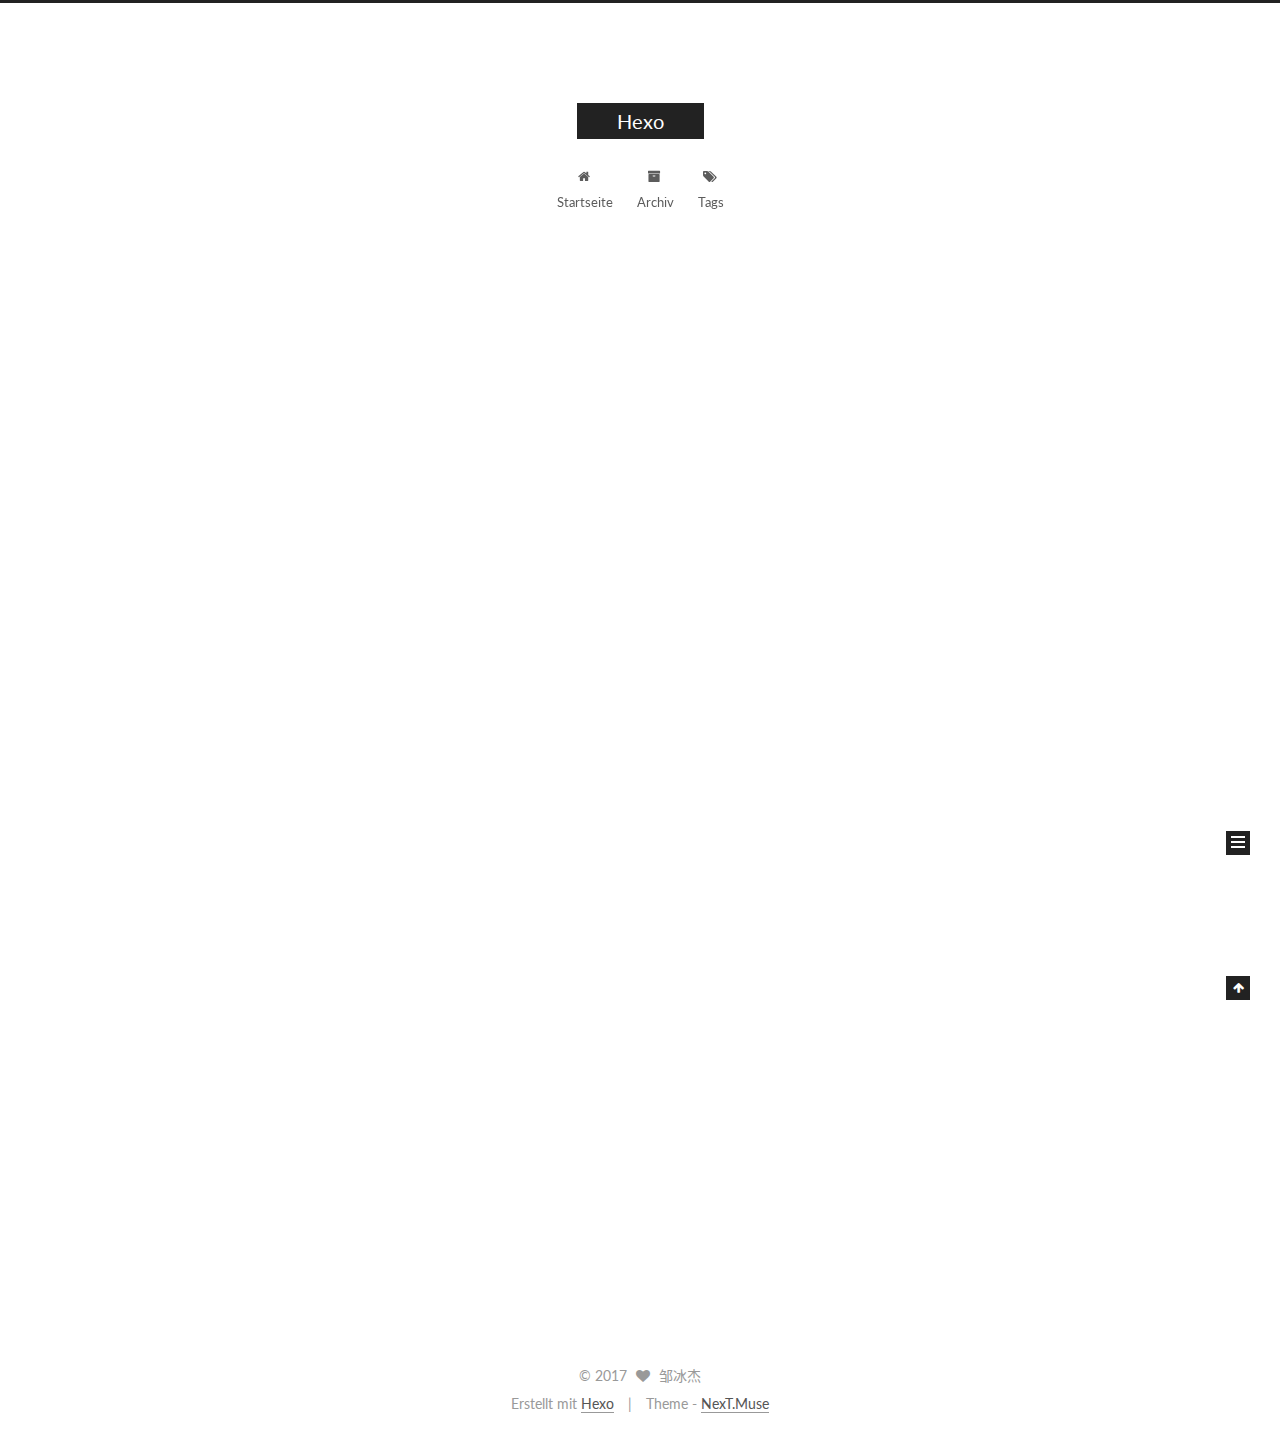
==== commit a13a2e64: "Site updated: 2017-06-22 14:16:53" ====
--- a/index.html
+++ b/index.html
@@ -1,177 +1,327 @@
-<!DOCTYPE html>
-<html>
+<!doctype html>
+
+
+
+  
+
+
+<html class="theme-next muse use-motion" lang="zh-CN">
 <head>
-  <meta charset="utf-8">
-  
-  <meta name="renderer" content="webkit">
-  <meta http-equiv="X-UA-Compatible" content="IE=edge" >
-  <link rel="dns-prefetch" href="http://yoursite.com">
-  <title>Hexo</title>
-  <meta name="viewport" content="width=device-width, initial-scale=1, maximum-scale=1">
-  <meta property="og:type" content="website">
+  <meta charset="UTF-8"/>
+<meta http-equiv="X-UA-Compatible" content="IE=edge" />
+<meta name="viewport" content="width=device-width, initial-scale=1, maximum-scale=1"/>
+
+
+
+
+
+
+
+
+
+<meta http-equiv="Cache-Control" content="no-transform" />
+<meta http-equiv="Cache-Control" content="no-siteapp" />
+
+
+
+
+
+
+
+
+
+
+
+
+
+
+
+  
+  
+  <link href="/lib/fancybox/source/jquery.fancybox.css?v=2.1.5" rel="stylesheet" type="text/css" />
+
+
+
+
+  
+  
+  
+  
+
+  
+    
+    
+  
+
+  
+
+  
+
+  
+
+  
+
+  
+    
+    
+    <link href="//fonts.googleapis.com/css?family=Lato:300,300italic,400,400italic,700,700italic&subset=latin,latin-ext" rel="stylesheet" type="text/css">
+  
+
+
+
+
+
+
+<link href="/lib/font-awesome/css/font-awesome.min.css?v=4.6.2" rel="stylesheet" type="text/css" />
+
+<link href="/css/main.css?v=5.1.1" rel="stylesheet" type="text/css" />
+
+
+  <meta name="keywords" content="Hexo, NexT" />
+
+
+
+
+
+
+
+
+  <link rel="shortcut icon" type="image/x-icon" href="/favicon.ico?v=5.1.1" />
+
+
+
+
+
+
+<meta property="og:type" content="website">
 <meta property="og:title" content="Hexo">
 <meta property="og:url" content="http://yoursite.com/index.html">
 <meta property="og:site_name" content="Hexo">
 <meta name="twitter:card" content="summary">
 <meta name="twitter:title" content="Hexo">
-  
-    <link rel="alternative" href="/atom.xml" title="Hexo" type="application/atom+xml">
-  
-  
-    <link rel="icon" href="/favicon.png">
-  
-  <link rel="stylesheet" type="text/css" href="/./main.b3331d.css">
-  <style type="text/css">
-  
-    #container.show {
-      background: linear-gradient(200deg,#a0cfe4,#e8c37e);
+
+
+
+<script type="text/javascript" id="hexo.configurations">
+  var NexT = window.NexT || {};
+  var CONFIG = {
+    root: '/',
+    scheme: 'Muse',
+    sidebar: {"position":"left","display":"post","offset":12,"offset_float":0,"b2t":false,"scrollpercent":false},
+    fancybox: true,
+    motion: true,
+    duoshuo: {
+      userId: '0',
+      author: 'Author'
+    },
+    algolia: {
+      applicationID: '',
+      apiKey: '',
+      indexName: '',
+      hits: {"per_page":10},
+      labels: {"input_placeholder":"Search for Posts","hits_empty":"We didn't find any results for the search: ${query}","hits_stats":"${hits} results found in ${time} ms"}
     }
-  </style>
-  
-
-  
+  };
+</script>
+
+
+
+  <link rel="canonical" href="http://yoursite.com/"/>
+
+
+
+
+
+  <title>Hexo</title>
+  
+
+
+
+
+
+
+
+
+
+
+
+
+
 
 </head>
 
-<body>
-  <div id="container" q-class="show:isCtnShow">
-    <canvas id="anm-canvas" class="anm-canvas"></canvas>
-    <div class="left-col" q-class="show:isShow">
-      
-<div class="overlay" style="background: #4d4d4d"></div>
-<div class="intrude-less">
-	<header id="header" class="inner">
-		<a href="/" class="profilepic">
-			<img src="null" class="js-avatar">
-		</a>
-		<hgroup>
-		  <h1 class="header-author"><a href="/">邹冰杰</a></h1>
-		</hgroup>
-		
-
-		<nav class="header-menu">
-			<ul>
-			
-				<li><a href="/">主页</a></li>
-	        
-				<li><a href="/tags/随笔/">随笔</a></li>
-	        
-			</ul>
-		</nav>
-		<nav class="header-smart-menu">
-    		
-    			
-    			<a q-on="click: openSlider(e, 'innerArchive')" href="javascript:void(0)">所有文章</a>
-    			
-            
-    			
-    			<a q-on="click: openSlider(e, 'friends')" href="javascript:void(0)">友链</a>
-    			
-            
-    			
-    			<a q-on="click: openSlider(e, 'aboutme')" href="javascript:void(0)">关于我</a>
-    			
-            
-		</nav>
-		<nav class="header-nav">
-			<div class="social">
-				
-					<a class="github" target="_blank" href="#" title="github"><i class="icon-github"></i></a>
-		        
-					<a class="weibo" target="_blank" href="#" title="weibo"><i class="icon-weibo"></i></a>
-		        
-					<a class="rss" target="_blank" href="#" title="rss"><i class="icon-rss"></i></a>
-		        
-					<a class="zhihu" target="_blank" href="#" title="zhihu"><i class="icon-zhihu"></i></a>
-		        
-			</div>
-		</nav>
-	</header>		
+<body itemscope itemtype="http://schema.org/WebPage" lang="zh-CN">
+
+  
+  
+    
+  
+
+  <div class="container sidebar-position-left 
+   page-home 
+ ">
+    <div class="headband"></div>
+
+    <header id="header" class="header" itemscope itemtype="http://schema.org/WPHeader">
+      <div class="header-inner"><div class="site-brand-wrapper">
+  <div class="site-meta ">
+    
+
+    <div class="custom-logo-site-title">
+      <a href="/"  class="brand" rel="start">
+        <span class="logo-line-before"><i></i></span>
+        <span class="site-title">Hexo</span>
+        <span class="logo-line-after"><i></i></span>
+      </a>
+    </div>
+      
+        <p class="site-subtitle"></p>
+      
+  </div>
+
+  <div class="site-nav-toggle">
+    <button>
+      <span class="btn-bar"></span>
+      <span class="btn-bar"></span>
+      <span class="btn-bar"></span>
+    </button>
+  </div>
 </div>
 
-    </div>
-    <div class="mid-col" q-class="show:isShow,hide:isShow|isFalse">
-      
-<nav id="mobile-nav">
-  	<div class="overlay js-overlay" style="background: #4d4d4d"></div>
-	<div class="btnctn js-mobile-btnctn">
-  		<div class="slider-trigger list" q-on="click: openSlider(e)"><i class="icon icon-sort"></i></div>
-	</div>
-	<div class="intrude-less">
-		<header id="header" class="inner">
-			<div class="profilepic">
-				<img src="null" class="js-avatar">
-			</div>
-			<hgroup>
-			  <h1 class="header-author js-header-author">邹冰杰</h1>
-			</hgroup>
-			
-			
-			
-				
-			
-				
-			
-			
-			
-			<nav class="header-nav">
-				<div class="social">
-					
-						<a class="github" target="_blank" href="#" title="github"><i class="icon-github"></i></a>
-			        
-						<a class="weibo" target="_blank" href="#" title="weibo"><i class="icon-weibo"></i></a>
-			        
-						<a class="rss" target="_blank" href="#" title="rss"><i class="icon-rss"></i></a>
-			        
-						<a class="zhihu" target="_blank" href="#" title="zhihu"><i class="icon-zhihu"></i></a>
-			        
-				</div>
-			</nav>
-
-			<nav class="header-menu js-header-menu">
-				<ul style="width: 50%">
-				
-				
-					<li style="width: 50%"><a href="/">主页</a></li>
-		        
-					<li style="width: 50%"><a href="/tags/随笔/">随笔</a></li>
-		        
-				</ul>
-			</nav>
-		</header>				
-	</div>
-	<div class="mobile-mask" style="display:none" q-show="isShow"></div>
+<nav class="site-nav">
+  
+
+  
+    <ul id="menu" class="menu">
+      
+        
+        <li class="menu-item menu-item-home">
+          <a href="/" rel="section">
+            
+              <i class="menu-item-icon fa fa-fw fa-home"></i> <br />
+            
+            Startseite
+          </a>
+        </li>
+      
+        
+        <li class="menu-item menu-item-archives">
+          <a href="/archives/" rel="section">
+            
+              <i class="menu-item-icon fa fa-fw fa-archive"></i> <br />
+            
+            Archiv
+          </a>
+        </li>
+      
+        
+        <li class="menu-item menu-item-tags">
+          <a href="/tags/" rel="section">
+            
+              <i class="menu-item-icon fa fa-fw fa-tags"></i> <br />
+            
+            Tags
+          </a>
+        </li>
+      
+
+      
+    </ul>
+  
+
+  
 </nav>
 
-      <div id="wrapper" class="body-wrap">
-        <div class="menu-l">
-          <div class="canvas-wrap">
-            <canvas data-colors="#eaeaea" data-sectionHeight="100" data-contentId="js-content" id="myCanvas1" class="anm-canvas"></canvas>
-          </div>
-          <div id="js-content" class="content-ll">
-            
-  
-    <article id="post-hello-world" class="article article-type-post  article-index" itemscope itemprop="blogPost">
-  <div class="article-inner">
-    
-      <header class="article-header">
-        
-  
-    <h1 itemprop="name">
-      <a class="article-title" href="/2017/06/21/hello-world/">Hello World</a>
-    </h1>
-  
-
-        
-        <a href="/2017/06/21/hello-world/" class="archive-article-date">
-  	<time datetime="2017-06-21T15:53:12.066Z" itemprop="datePublished"><i class="icon-calendar icon"></i>2017-06-21</time>
-</a>
-        
+
+
+ </div>
+    </header>
+
+    <main id="main" class="main">
+      <div class="main-inner">
+        <div class="content-wrap">
+          <div id="content" class="content">
+            
+  <section id="posts" class="posts-expand">
+    
+      
+
+  
+
+  
+  
+  
+
+  <article class="post post-type-normal " itemscope itemtype="http://schema.org/Article">
+    <link itemprop="mainEntityOfPage" href="http://yoursite.com/2017/06/21/hello-world/">
+
+    <span hidden itemprop="author" itemscope itemtype="http://schema.org/Person">
+      <meta itemprop="name" content="邹冰杰">
+      <meta itemprop="description" content="">
+      <meta itemprop="image" content="/images/avatar.gif">
+    </span>
+
+    <span hidden itemprop="publisher" itemscope itemtype="http://schema.org/Organization">
+      <meta itemprop="name" content="Hexo">
+    </span>
+
+    
+      <header class="post-header">
+
+        
+        
+          <h1 class="post-title" itemprop="name headline">
+                
+                <a class="post-title-link" href="/2017/06/21/hello-world/" itemprop="url">Hello World</a></h1>
+        
+
+        <div class="post-meta">
+          <span class="post-time">
+            
+              <span class="post-meta-item-icon">
+                <i class="fa fa-calendar-o"></i>
+              </span>
+              
+                <span class="post-meta-item-text">Veröffentlicht am</span>
+              
+              <time title="Post created" itemprop="dateCreated datePublished" datetime="2017-06-21T23:53:12+08:00">
+                2017-06-21
+              </time>
+            
+
+            
+
+            
+          </span>
+
+          
+
+          
+            
+          
+
+          
+          
+
+          
+
+          
+
+          
+
+        </div>
       </header>
     
-    <div class="article-entry" itemprop="articleBody">
-      
-        <p>Welcome to <a href="https://hexo.io/" target="_blank" rel="external">Hexo</a>! This is your very first post. Check <a href="https://hexo.io/docs/" target="_blank" rel="external">documentation</a> for more info. If you get any problems when using Hexo, you can find the answer in <a href="https://hexo.io/docs/troubleshooting.html" target="_blank" rel="external">troubleshooting</a> or you can ask me on <a href="https://github.com/hexojs/hexo/issues" target="_blank" rel="external">GitHub</a>.</p>
+
+    <div class="post-body" itemprop="articleBody">
+
+      
+      
+
+      
+        
+          
+            <p>Welcome to <a href="https://hexo.io/" target="_blank" rel="external">Hexo</a>! This is your very first post. Check <a href="https://hexo.io/docs/" target="_blank" rel="external">documentation</a> for more info. If you get any problems when using Hexo, you can find the answer in <a href="https://hexo.io/docs/troubleshooting.html" target="_blank" rel="external">troubleshooting</a> or you can ask me on <a href="https://github.com/hexojs/hexo/issues" target="_blank" rel="external">GitHub</a>.</p>
 <h2 id="Quick-Start"><a href="#Quick-Start" class="headerlink" title="Quick Start"></a>Quick Start</h2><h3 id="Create-a-new-post"><a href="#Create-a-new-post" class="headerlink" title="Create a new post"></a>Create a new post</h3><figure class="highlight bash"><table><tr><td class="gutter"><pre><div class="line">1</div></pre></td><td class="code"><pre><div class="line">$ hexo new <span class="string">"My New Post"</span></div></pre></td></tr></table></figure>
 <p>More info: <a href="https://hexo.io/docs/writing.html" target="_blank" rel="external">Writing</a></p>
 <h3 id="Run-server"><a href="#Run-server" class="headerlink" title="Run server"></a>Run server</h3><figure class="highlight bash"><table><tr><td class="gutter"><pre><div class="line">1</div></pre></td><td class="code"><pre><div class="line">$ hexo server</div></pre></td></tr></table></figure>
@@ -181,277 +331,288 @@
 <h3 id="Deploy-to-remote-sites"><a href="#Deploy-to-remote-sites" class="headerlink" title="Deploy to remote sites"></a>Deploy to remote sites</h3><figure class="highlight bash"><table><tr><td class="gutter"><pre><div class="line">1</div></pre></td><td class="code"><pre><div class="line">$ hexo deploy</div></pre></td></tr></table></figure>
 <p>More info: <a href="https://hexo.io/docs/deployment.html" target="_blank" rel="external">Deployment</a></p>
 
-      
-
+          
+        
       
     </div>
-    <div class="article-info article-info-index">
-      
-      
-      
-
-      
-        <p class="article-more-link">
-          <a class="article-more-a" href="/2017/06/21/hello-world/">展开全文 >></a>
-        </p>
-      
-
-      
-      <div class="clearfix"></div>
+
+    <div>
+      
+    </div>
+
+    <div>
+      
+    </div>
+
+    <div>
+      
+    </div>
+
+    <footer class="post-footer">
+      
+
+      
+
+      
+
+      
+      
+        <div class="post-eof"></div>
+      
+    </footer>
+  </article>
+
+
+    
+  </section>
+
+  
+
+
+          </div>
+          
+
+
+          
+
+        </div>
+        
+          
+  
+  <div class="sidebar-toggle">
+    <div class="sidebar-toggle-line-wrap">
+      <span class="sidebar-toggle-line sidebar-toggle-line-first"></span>
+      <span class="sidebar-toggle-line sidebar-toggle-line-middle"></span>
+      <span class="sidebar-toggle-line sidebar-toggle-line-last"></span>
     </div>
   </div>
-</article>
-
-
-
-
-
-  
-  
-
-
-          </div>
+
+  <aside id="sidebar" class="sidebar">
+    <div class="sidebar-inner">
+
+      
+
+      
+
+      <section class="site-overview sidebar-panel sidebar-panel-active">
+        <div class="site-author motion-element" itemprop="author" itemscope itemtype="http://schema.org/Person">
+          <img class="site-author-image" itemprop="image"
+               src="/images/avatar.gif"
+               alt="邹冰杰" />
+          <p class="site-author-name" itemprop="name">邹冰杰</p>
+           
+              <p class="site-description motion-element" itemprop="description"></p>
+          
         </div>
+        <nav class="site-state motion-element">
+
+          
+            <div class="site-state-item site-state-posts">
+              <a href="/archives/">
+                <span class="site-state-item-count">1</span>
+                <span class="site-state-item-name">Artikel</span>
+              </a>
+            </div>
+          
+
+          
+
+          
+
+        </nav>
+
+        
+
+        <div class="links-of-author motion-element">
+          
+        </div>
+
+        
+        
+
+        
+        
+
+        
+
+
+      </section>
+
+      
+
+      
+
+    </div>
+  </aside>
+
+
+        
       </div>
-      <footer id="footer">
-  <div class="outer">
-    <div id="footer-info">
-    	<div class="footer-left">
-    		&copy; 2017 邹冰杰
-    	</div>
-      	<div class="footer-right">
-      		<a href="http://hexo.io/" target="_blank">Hexo</a>  Theme <a href="https://github.com/litten/hexo-theme-yilia" target="_blank">Yilia</a> by Litten
-      	</div>
-    </div>
+    </main>
+
+    <footer id="footer" class="footer">
+      <div class="footer-inner">
+        <div class="copyright" >
+  
+  &copy; 
+  <span itemprop="copyrightYear">2017</span>
+  <span class="with-love">
+    <i class="fa fa-heart"></i>
+  </span>
+  <span class="author" itemprop="copyrightHolder">邹冰杰</span>
+</div>
+
+
+<div class="powered-by">
+  Erstellt mit  <a class="theme-link" href="https://hexo.io">Hexo</a>
+</div>
+
+<div class="theme-info">
+  Theme -
+  <a class="theme-link" href="https://github.com/iissnan/hexo-theme-next">
+    NexT.Muse
+  </a>
+</div>
+
+
+        
+
+        
+      </div>
+    </footer>
+
+    
+      <div class="back-to-top">
+        <i class="fa fa-arrow-up"></i>
+        
+      </div>
+    
+
   </div>
-</footer>
-    </div>
-    <script>
-	var yiliaConfig = {
-		mathjax: false,
-		isHome: true,
-		isPost: false,
-		isArchive: false,
-		isTag: false,
-		isCategory: false,
-		open_in_new: false,
-		root: "/",
-		innerArchive: true,
-		showTags: false
-	}
+
+  
+
+<script type="text/javascript">
+  if (Object.prototype.toString.call(window.Promise) !== '[object Function]') {
+    window.Promise = null;
+  }
 </script>
 
-<script>!function(t){function n(e){if(r[e])return r[e].exports;var i=r[e]={exports:{},id:e,loaded:!1};return t[e].call(i.exports,i,i.exports,n),i.loaded=!0,i.exports}var r={};n.m=t,n.c=r,n.p="./",n(0)}([function(t,n,r){r(194),t.exports=r(190)},function(t,n,r){var e=r(3),i=r(52),o=r(27),u=r(28),c=r(53),f="prototype",a=function(t,n,r){var s,l,h,v,p=t&a.F,d=t&a.G,y=t&a.S,g=t&a.P,b=t&a.B,m=d?e:y?e[n]||(e[n]={}):(e[n]||{})[f],x=d?i:i[n]||(i[n]={}),w=x[f]||(x[f]={});d&&(r=n);for(s in r)l=!p&&m&&void 0!==m[s],h=(l?m:r)[s],v=b&&l?c(h,e):g&&"function"==typeof h?c(Function.call,h):h,m&&u(m,s,h,t&a.U),x[s]!=h&&o(x,s,v),g&&w[s]!=h&&(w[s]=h)};e.core=i,a.F=1,a.G=2,a.S=4,a.P=8,a.B=16,a.W=32,a.U=64,a.R=128,t.exports=a},function(t,n,r){var e=r(6);t.exports=function(t){if(!e(t))throw TypeError(t+" is not an object!");return t}},function(t,n){var r=t.exports="undefined"!=typeof window&&window.Math==Math?window:"undefined"!=typeof self&&self.Math==Math?self:Function("return this")();"number"==typeof __g&&(__g=r)},function(t,n){t.exports=function(t){try{return!!t()}catch(t){return!0}}},function(t,n){var r=t.exports="undefined"!=typeof window&&window.Math==Math?window:"undefined"!=typeof self&&self.Math==Math?self:Function("return this")();"number"==typeof __g&&(__g=r)},function(t,n){t.exports=function(t){return"object"==typeof t?null!==t:"function"==typeof t}},function(t,n,r){var e=r(126)("wks"),i=r(76),o=r(3).Symbol,u="function"==typeof o;(t.exports=function(t){return e[t]||(e[t]=u&&o[t]||(u?o:i)("Symbol."+t))}).store=e},function(t,n){var r={}.hasOwnProperty;t.exports=function(t,n){return r.call(t,n)}},function(t,n,r){var e=r(94),i=r(33);t.exports=function(t){return e(i(t))}},function(t,n,r){t.exports=!r(4)(function(){return 7!=Object.defineProperty({},"a",{get:function(){return 7}}).a})},function(t,n,r){var e=r(2),i=r(167),o=r(50),u=Object.defineProperty;n.f=r(10)?Object.defineProperty:function(t,n,r){if(e(t),n=o(n,!0),e(r),i)try{return u(t,n,r)}catch(t){}if("get"in r||"set"in r)throw TypeError("Accessors not supported!");return"value"in r&&(t[n]=r.value),t}},function(t,n,r){t.exports=!r(18)(function(){return 7!=Object.defineProperty({},"a",{get:function(){return 7}}).a})},function(t,n,r){var e=r(14),i=r(22);t.exports=r(12)?function(t,n,r){return e.f(t,n,i(1,r))}:function(t,n,r){return t[n]=r,t}},function(t,n,r){var e=r(20),i=r(58),o=r(42),u=Object.defineProperty;n.f=r(12)?Object.defineProperty:function(t,n,r){if(e(t),n=o(n,!0),e(r),i)try{return u(t,n,r)}catch(t){}if("get"in r||"set"in r)throw TypeError("Accessors not supported!");return"value"in r&&(t[n]=r.value),t}},function(t,n,r){var e=r(40)("wks"),i=r(23),o=r(5).Symbol,u="function"==typeof o;(t.exports=function(t){return e[t]||(e[t]=u&&o[t]||(u?o:i)("Symbol."+t))}).store=e},function(t,n,r){var e=r(67),i=Math.min;t.exports=function(t){return t>0?i(e(t),9007199254740991):0}},function(t,n,r){var e=r(46);t.exports=function(t){return Object(e(t))}},function(t,n){t.exports=function(t){try{return!!t()}catch(t){return!0}}},function(t,n,r){var e=r(63),i=r(34);t.exports=Object.keys||function(t){return e(t,i)}},function(t,n,r){var e=r(21);t.exports=function(t){if(!e(t))throw TypeError(t+" is not an object!");return t}},function(t,n){t.exports=function(t){return"object"==typeof t?null!==t:"function"==typeof t}},function(t,n){t.exports=function(t,n){return{enumerable:!(1&t),configurable:!(2&t),writable:!(4&t),value:n}}},function(t,n){var r=0,e=Math.random();t.exports=function(t){return"Symbol(".concat(void 0===t?"":t,")_",(++r+e).toString(36))}},function(t,n){var r={}.hasOwnProperty;t.exports=function(t,n){return r.call(t,n)}},function(t,n){var r=t.exports={version:"2.4.0"};"number"==typeof __e&&(__e=r)},function(t,n){t.exports=function(t){if("function"!=typeof t)throw TypeError(t+" is not a function!");return t}},function(t,n,r){var e=r(11),i=r(66);t.exports=r(10)?function(t,n,r){return e.f(t,n,i(1,r))}:function(t,n,r){return t[n]=r,t}},function(t,n,r){var e=r(3),i=r(27),o=r(24),u=r(76)("src"),c="toString",f=Function[c],a=(""+f).split(c);r(52).inspectSource=function(t){return f.call(t)},(t.exports=function(t,n,r,c){var f="function"==typeof r;f&&(o(r,"name")||i(r,"name",n)),t[n]!==r&&(f&&(o(r,u)||i(r,u,t[n]?""+t[n]:a.join(String(n)))),t===e?t[n]=r:c?t[n]?t[n]=r:i(t,n,r):(delete t[n],i(t,n,r)))})(Function.prototype,c,function(){return"function"==typeof this&&this[u]||f.call(this)})},function(t,n,r){var e=r(1),i=r(4),o=r(46),u=function(t,n,r,e){var i=String(o(t)),u="<"+n;return""!==r&&(u+=" "+r+'="'+String(e).replace(/"/g,"&quot;")+'"'),u+">"+i+"</"+n+">"};t.exports=function(t,n){var r={};r[t]=n(u),e(e.P+e.F*i(function(){var n=""[t]('"');return n!==n.toLowerCase()||n.split('"').length>3}),"String",r)}},function(t,n,r){var e=r(115),i=r(46);t.exports=function(t){return e(i(t))}},function(t,n,r){var e=r(116),i=r(66),o=r(30),u=r(50),c=r(24),f=r(167),a=Object.getOwnPropertyDescriptor;n.f=r(10)?a:function(t,n){if(t=o(t),n=u(n,!0),f)try{return a(t,n)}catch(t){}if(c(t,n))return i(!e.f.call(t,n),t[n])}},function(t,n,r){var e=r(24),i=r(17),o=r(145)("IE_PROTO"),u=Object.prototype;t.exports=Object.getPrototypeOf||function(t){return t=i(t),e(t,o)?t[o]:"function"==typeof t.constructor&&t instanceof t.constructor?t.constructor.prototype:t instanceof Object?u:null}},function(t,n){t.exports=function(t){if(void 0==t)throw TypeError("Can't call method on  "+t);return t}},function(t,n){t.exports="constructor,hasOwnProperty,isPrototypeOf,propertyIsEnumerable,toLocaleString,toString,valueOf".split(",")},function(t,n){t.exports={}},function(t,n){t.exports=!0},function(t,n){n.f={}.propertyIsEnumerable},function(t,n,r){var e=r(14).f,i=r(8),o=r(15)("toStringTag");t.exports=function(t,n,r){t&&!i(t=r?t:t.prototype,o)&&e(t,o,{configurable:!0,value:n})}},function(t,n,r){var e=r(40)("keys"),i=r(23);t.exports=function(t){return e[t]||(e[t]=i(t))}},function(t,n,r){var e=r(5),i="__core-js_shared__",o=e[i]||(e[i]={});t.exports=function(t){return o[t]||(o[t]={})}},function(t,n){var r=Math.ceil,e=Math.floor;t.exports=function(t){return isNaN(t=+t)?0:(t>0?e:r)(t)}},function(t,n,r){var e=r(21);t.exports=function(t,n){if(!e(t))return t;var r,i;if(n&&"function"==typeof(r=t.toString)&&!e(i=r.call(t)))return i;if("function"==typeof(r=t.valueOf)&&!e(i=r.call(t)))return i;if(!n&&"function"==typeof(r=t.toString)&&!e(i=r.call(t)))return i;throw TypeError("Can't convert object to primitive value")}},function(t,n,r){var e=r(5),i=r(25),o=r(36),u=r(44),c=r(14).f;t.exports=function(t){var n=i.Symbol||(i.Symbol=o?{}:e.Symbol||{});"_"==t.charAt(0)||t in n||c(n,t,{value:u.f(t)})}},function(t,n,r){n.f=r(15)},function(t,n){var r={}.toString;t.exports=function(t){return r.call(t).slice(8,-1)}},function(t,n){t.exports=function(t){if(void 0==t)throw TypeError("Can't call method on  "+t);return t}},function(t,n,r){var e=r(4);t.exports=function(t,n){return!!t&&e(function(){n?t.call(null,function(){},1):t.call(null)})}},function(t,n,r){var e=r(53),i=r(115),o=r(17),u=r(16),c=r(202);t.exports=function(t,n){var r=1==t,f=2==t,a=3==t,s=4==t,l=6==t,h=5==t||l,v=n||c;return function(n,c,p){for(var d,y,g=o(n),b=i(g),m=e(c,p,3),x=u(b.length),w=0,S=r?v(n,x):f?v(n,0):void 0;x>w;w++)if((h||w in b)&&(d=b[w],y=m(d,w,g),t))if(r)S[w]=y;else if(y)switch(t){case 3:return!0;case 5:return d;case 6:return w;case 2:S.push(d)}else if(s)return!1;return l?-1:a||s?s:S}}},function(t,n,r){var e=r(1),i=r(52),o=r(4);t.exports=function(t,n){var r=(i.Object||{})[t]||Object[t],u={};u[t]=n(r),e(e.S+e.F*o(function(){r(1)}),"Object",u)}},function(t,n,r){var e=r(6);t.exports=function(t,n){if(!e(t))return t;var r,i;if(n&&"function"==typeof(r=t.toString)&&!e(i=r.call(t)))return i;if("function"==typeof(r=t.valueOf)&&!e(i=r.call(t)))return i;if(!n&&"function"==typeof(r=t.toString)&&!e(i=r.call(t)))return i;throw TypeError("Can't convert object to primitive value")}},function(t,n,r){var e=r(5),i=r(25),o=r(91),u=r(13),c="prototype",f=function(t,n,r){var a,s,l,h=t&f.F,v=t&f.G,p=t&f.S,d=t&f.P,y=t&f.B,g=t&f.W,b=v?i:i[n]||(i[n]={}),m=b[c],x=v?e:p?e[n]:(e[n]||{})[c];v&&(r=n);for(a in r)(s=!h&&x&&void 0!==x[a])&&a in b||(l=s?x[a]:r[a],b[a]=v&&"function"!=typeof x[a]?r[a]:y&&s?o(l,e):g&&x[a]==l?function(t){var n=function(n,r,e){if(this instanceof t){switch(arguments.length){case 0:return new t;case 1:return new t(n);case 2:return new t(n,r)}return new t(n,r,e)}return t.apply(this,arguments)};return n[c]=t[c],n}(l):d&&"function"==typeof l?o(Function.call,l):l,d&&((b.virtual||(b.virtual={}))[a]=l,t&f.R&&m&&!m[a]&&u(m,a,l)))};f.F=1,f.G=2,f.S=4,f.P=8,f.B=16,f.W=32,f.U=64,f.R=128,t.exports=f},function(t,n){var r=t.exports={version:"2.4.0"};"number"==typeof __e&&(__e=r)},function(t,n,r){var e=r(26);t.exports=function(t,n,r){if(e(t),void 0===n)return t;switch(r){case 1:return function(r){return t.call(n,r)};case 2:return function(r,e){return t.call(n,r,e)};case 3:return function(r,e,i){return t.call(n,r,e,i)}}return function(){return t.apply(n,arguments)}}},function(t,n,r){var e=r(183),i=r(1),o=r(126)("metadata"),u=o.store||(o.store=new(r(186))),c=function(t,n,r){var i=u.get(t);if(!i){if(!r)return;u.set(t,i=new e)}var o=i.get(n);if(!o){if(!r)return;i.set(n,o=new e)}return o},f=function(t,n,r){var e=c(n,r,!1);return void 0!==e&&e.has(t)},a=function(t,n,r){var e=c(n,r,!1);return void 0===e?void 0:e.get(t)},s=function(t,n,r,e){c(r,e,!0).set(t,n)},l=function(t,n){var r=c(t,n,!1),e=[];return r&&r.forEach(function(t,n){e.push(n)}),e},h=function(t){return void 0===t||"symbol"==typeof t?t:String(t)},v=function(t){i(i.S,"Reflect",t)};t.exports={store:u,map:c,has:f,get:a,set:s,keys:l,key:h,exp:v}},function(t,n,r){"use strict";if(r(10)){var e=r(69),i=r(3),o=r(4),u=r(1),c=r(127),f=r(152),a=r(53),s=r(68),l=r(66),h=r(27),v=r(73),p=r(67),d=r(16),y=r(75),g=r(50),b=r(24),m=r(180),x=r(114),w=r(6),S=r(17),_=r(137),O=r(70),E=r(32),P=r(71).f,j=r(154),F=r(76),M=r(7),A=r(48),N=r(117),T=r(146),I=r(155),k=r(80),L=r(123),R=r(74),C=r(130),D=r(160),U=r(11),W=r(31),G=U.f,B=W.f,V=i.RangeError,z=i.TypeError,q=i.Uint8Array,K="ArrayBuffer",J="Shared"+K,Y="BYTES_PER_ELEMENT",H="prototype",$=Array[H],X=f.ArrayBuffer,Q=f.DataView,Z=A(0),tt=A(2),nt=A(3),rt=A(4),et=A(5),it=A(6),ot=N(!0),ut=N(!1),ct=I.values,ft=I.keys,at=I.entries,st=$.lastIndexOf,lt=$.reduce,ht=$.reduceRight,vt=$.join,pt=$.sort,dt=$.slice,yt=$.toString,gt=$.toLocaleString,bt=M("iterator"),mt=M("toStringTag"),xt=F("typed_constructor"),wt=F("def_constructor"),St=c.CONSTR,_t=c.TYPED,Ot=c.VIEW,Et="Wrong length!",Pt=A(1,function(t,n){return Tt(T(t,t[wt]),n)}),jt=o(function(){return 1===new q(new Uint16Array([1]).buffer)[0]}),Ft=!!q&&!!q[H].set&&o(function(){new q(1).set({})}),Mt=function(t,n){if(void 0===t)throw z(Et);var r=+t,e=d(t);if(n&&!m(r,e))throw V(Et);return e},At=function(t,n){var r=p(t);if(r<0||r%n)throw V("Wrong offset!");return r},Nt=function(t){if(w(t)&&_t in t)return t;throw z(t+" is not a typed array!")},Tt=function(t,n){if(!(w(t)&&xt in t))throw z("It is not a typed array constructor!");return new t(n)},It=function(t,n){return kt(T(t,t[wt]),n)},kt=function(t,n){for(var r=0,e=n.length,i=Tt(t,e);e>r;)i[r]=n[r++];return i},Lt=function(t,n,r){G(t,n,{get:function(){return this._d[r]}})},Rt=function(t){var n,r,e,i,o,u,c=S(t),f=arguments.length,s=f>1?arguments[1]:void 0,l=void 0!==s,h=j(c);if(void 0!=h&&!_(h)){for(u=h.call(c),e=[],n=0;!(o=u.next()).done;n++)e.push(o.value);c=e}for(l&&f>2&&(s=a(s,arguments[2],2)),n=0,r=d(c.length),i=Tt(this,r);r>n;n++)i[n]=l?s(c[n],n):c[n];return i},Ct=function(){for(var t=0,n=arguments.length,r=Tt(this,n);n>t;)r[t]=arguments[t++];return r},Dt=!!q&&o(function(){gt.call(new q(1))}),Ut=function(){return gt.apply(Dt?dt.call(Nt(this)):Nt(this),arguments)},Wt={copyWithin:function(t,n){return D.call(Nt(this),t,n,arguments.length>2?arguments[2]:void 0)},every:function(t){return rt(Nt(this),t,arguments.length>1?arguments[1]:void 0)},fill:function(t){return C.apply(Nt(this),arguments)},filter:function(t){return It(this,tt(Nt(this),t,arguments.length>1?arguments[1]:void 0))},find:function(t){return et(Nt(this),t,arguments.length>1?arguments[1]:void 0)},findIndex:function(t){return it(Nt(this),t,arguments.length>1?arguments[1]:void 0)},forEach:function(t){Z(Nt(this),t,arguments.length>1?arguments[1]:void 0)},indexOf:function(t){return ut(Nt(this),t,arguments.length>1?arguments[1]:void 0)},includes:function(t){return ot(Nt(this),t,arguments.length>1?arguments[1]:void 0)},join:function(t){return vt.apply(Nt(this),arguments)},lastIndexOf:function(t){return st.apply(Nt(this),arguments)},map:function(t){return Pt(Nt(this),t,arguments.length>1?arguments[1]:void 0)},reduce:function(t){return lt.apply(Nt(this),arguments)},reduceRight:function(t){return ht.apply(Nt(this),arguments)},reverse:function(){for(var t,n=this,r=Nt(n).length,e=Math.floor(r/2),i=0;i<e;)t=n[i],n[i++]=n[--r],n[r]=t;return n},some:function(t){return nt(Nt(this),t,arguments.length>1?arguments[1]:void 0)},sort:function(t){return pt.call(Nt(this),t)},subarray:function(t,n){var r=Nt(this),e=r.length,i=y(t,e);return new(T(r,r[wt]))(r.buffer,r.byteOffset+i*r.BYTES_PER_ELEMENT,d((void 0===n?e:y(n,e))-i))}},Gt=function(t,n){return It(this,dt.call(Nt(this),t,n))},Bt=function(t){Nt(this);var n=At(arguments[1],1),r=this.length,e=S(t),i=d(e.length),o=0;if(i+n>r)throw V(Et);for(;o<i;)this[n+o]=e[o++]},Vt={entries:function(){return at.call(Nt(this))},keys:function(){return ft.call(Nt(this))},values:function(){return ct.call(Nt(this))}},zt=function(t,n){return w(t)&&t[_t]&&"symbol"!=typeof n&&n in t&&String(+n)==String(n)},qt=function(t,n){return zt(t,n=g(n,!0))?l(2,t[n]):B(t,n)},Kt=function(t,n,r){return!(zt(t,n=g(n,!0))&&w(r)&&b(r,"value"))||b(r,"get")||b(r,"set")||r.configurable||b(r,"writable")&&!r.writable||b(r,"enumerable")&&!r.enumerable?G(t,n,r):(t[n]=r.value,t)};St||(W.f=qt,U.f=Kt),u(u.S+u.F*!St,"Object",{getOwnPropertyDescriptor:qt,defineProperty:Kt}),o(function(){yt.call({})})&&(yt=gt=function(){return vt.call(this)});var Jt=v({},Wt);v(Jt,Vt),h(Jt,bt,Vt.values),v(Jt,{slice:Gt,set:Bt,constructor:function(){},toString:yt,toLocaleString:Ut}),Lt(Jt,"buffer","b"),Lt(Jt,"byteOffset","o"),Lt(Jt,"byteLength","l"),Lt(Jt,"length","e"),G(Jt,mt,{get:function(){return this[_t]}}),t.exports=function(t,n,r,f){f=!!f;var a=t+(f?"Clamped":"")+"Array",l="Uint8Array"!=a,v="get"+t,p="set"+t,y=i[a],g=y||{},b=y&&E(y),m=!y||!c.ABV,S={},_=y&&y[H],j=function(t,r){var e=t._d;return e.v[v](r*n+e.o,jt)},F=function(t,r,e){var i=t._d;f&&(e=(e=Math.round(e))<0?0:e>255?255:255&e),i.v[p](r*n+i.o,e,jt)},M=function(t,n){G(t,n,{get:function(){return j(this,n)},set:function(t){return F(this,n,t)},enumerable:!0})};m?(y=r(function(t,r,e,i){s(t,y,a,"_d");var o,u,c,f,l=0,v=0;if(w(r)){if(!(r instanceof X||(f=x(r))==K||f==J))return _t in r?kt(y,r):Rt.call(y,r);o=r,v=At(e,n);var p=r.byteLength;if(void 0===i){if(p%n)throw V(Et);if((u=p-v)<0)throw V(Et)}else if((u=d(i)*n)+v>p)throw V(Et);c=u/n}else c=Mt(r,!0),u=c*n,o=new X(u);for(h(t,"_d",{b:o,o:v,l:u,e:c,v:new Q(o)});l<c;)M(t,l++)}),_=y[H]=O(Jt),h(_,"constructor",y)):L(function(t){new y(null),new y(t)},!0)||(y=r(function(t,r,e,i){s(t,y,a);var o;return w(r)?r instanceof X||(o=x(r))==K||o==J?void 0!==i?new g(r,At(e,n),i):void 0!==e?new g(r,At(e,n)):new g(r):_t in r?kt(y,r):Rt.call(y,r):new g(Mt(r,l))}),Z(b!==Function.prototype?P(g).concat(P(b)):P(g),function(t){t in y||h(y,t,g[t])}),y[H]=_,e||(_.constructor=y));var A=_[bt],N=!!A&&("values"==A.name||void 0==A.name),T=Vt.values;h(y,xt,!0),h(_,_t,a),h(_,Ot,!0),h(_,wt,y),(f?new y(1)[mt]==a:mt in _)||G(_,mt,{get:function(){return a}}),S[a]=y,u(u.G+u.W+u.F*(y!=g),S),u(u.S,a,{BYTES_PER_ELEMENT:n,from:Rt,of:Ct}),Y in _||h(_,Y,n),u(u.P,a,Wt),R(a),u(u.P+u.F*Ft,a,{set:Bt}),u(u.P+u.F*!N,a,Vt),u(u.P+u.F*(_.toString!=yt),a,{toString:yt}),u(u.P+u.F*o(function(){new y(1).slice()}),a,{slice:Gt}),u(u.P+u.F*(o(function(){return[1,2].toLocaleString()!=new y([1,2]).toLocaleString()})||!o(function(){_.toLocaleString.call([1,2])})),a,{toLocaleString:Ut}),k[a]=N?A:T,e||N||h(_,bt,T)}}else t.exports=function(){}},function(t,n){var r={}.toString;t.exports=function(t){return r.call(t).slice(8,-1)}},function(t,n,r){var e=r(21),i=r(5).document,o=e(i)&&e(i.createElement);t.exports=function(t){return o?i.createElement(t):{}}},function(t,n,r){t.exports=!r(12)&&!r(18)(function(){return 7!=Object.defineProperty(r(57)("div"),"a",{get:function(){return 7}}).a})},function(t,n,r){"use strict";var e=r(36),i=r(51),o=r(64),u=r(13),c=r(8),f=r(35),a=r(96),s=r(38),l=r(103),h=r(15)("iterator"),v=!([].keys&&"next"in[].keys()),p="keys",d="values",y=function(){return this};t.exports=function(t,n,r,g,b,m,x){a(r,n,g);var w,S,_,O=function(t){if(!v&&t in F)return F[t];switch(t){case p:case d:return function(){return new r(this,t)}}return function(){return new r(this,t)}},E=n+" Iterator",P=b==d,j=!1,F=t.prototype,M=F[h]||F["@@iterator"]||b&&F[b],A=M||O(b),N=b?P?O("entries"):A:void 0,T="Array"==n?F.entries||M:M;if(T&&(_=l(T.call(new t)))!==Object.prototype&&(s(_,E,!0),e||c(_,h)||u(_,h,y)),P&&M&&M.name!==d&&(j=!0,A=function(){return M.call(this)}),e&&!x||!v&&!j&&F[h]||u(F,h,A),f[n]=A,f[E]=y,b)if(w={values:P?A:O(d),keys:m?A:O(p),entries:N},x)for(S in w)S in F||o(F,S,w[S]);else i(i.P+i.F*(v||j),n,w);return w}},function(t,n,r){var e=r(20),i=r(100),o=r(34),u=r(39)("IE_PROTO"),c=function(){},f="prototype",a=function(){var t,n=r(57)("iframe"),e=o.length;for(n.style.display="none",r(93).appendChild(n),n.src="javascript:",t=n.contentWindow.document,t.open(),t.write("<script>document.F=Object<\/script>"),t.close(),a=t.F;e--;)delete a[f][o[e]];return a()};t.exports=Object.create||function(t,n){var r;return null!==t?(c[f]=e(t),r=new c,c[f]=null,r[u]=t):r=a(),void 0===n?r:i(r,n)}},function(t,n,r){var e=r(63),i=r(34).concat("length","prototype");n.f=Object.getOwnPropertyNames||function(t){return e(t,i)}},function(t,n){n.f=Object.getOwnPropertySymbols},function(t,n,r){var e=r(8),i=r(9),o=r(90)(!1),u=r(39)("IE_PROTO");t.exports=function(t,n){var r,c=i(t),f=0,a=[];for(r in c)r!=u&&e(c,r)&&a.push(r);for(;n.length>f;)e(c,r=n[f++])&&(~o(a,r)||a.push(r));return a}},function(t,n,r){t.exports=r(13)},function(t,n,r){var e=r(76)("meta"),i=r(6),o=r(24),u=r(11).f,c=0,f=Object.isExtensible||function(){return!0},a=!r(4)(function(){return f(Object.preventExtensions({}))}),s=function(t){u(t,e,{value:{i:"O"+ ++c,w:{}}})},l=function(t,n){if(!i(t))return"symbol"==typeof t?t:("string"==typeof t?"S":"P")+t;if(!o(t,e)){if(!f(t))return"F";if(!n)return"E";s(t)}return t[e].i},h=function(t,n){if(!o(t,e)){if(!f(t))return!0;if(!n)return!1;s(t)}return t[e].w},v=function(t){return a&&p.NEED&&f(t)&&!o(t,e)&&s(t),t},p=t.exports={KEY:e,NEED:!1,fastKey:l,getWeak:h,onFreeze:v}},function(t,n){t.exports=function(t,n){return{enumerable:!(1&t),configurable:!(2&t),writable:!(4&t),value:n}}},function(t,n){var r=Math.ceil,e=Math.floor;t.exports=function(t){return isNaN(t=+t)?0:(t>0?e:r)(t)}},function(t,n){t.exports=function(t,n,r,e){if(!(t instanceof n)||void 0!==e&&e in t)throw TypeError(r+": incorrect invocation!");return t}},function(t,n){t.exports=!1},function(t,n,r){var e=r(2),i=r(173),o=r(133),u=r(145)("IE_PROTO"),c=function(){},f="prototype",a=function(){var t,n=r(132)("iframe"),e=o.length;for(n.style.display="none",r(135).appendChild(n),n.src="javascript:",t=n.contentWindow.document,t.open(),t.write("<script>document.F=Object<\/script>"),t.close(),a=t.F;e--;)delete a[f][o[e]];return a()};t.exports=Object.create||function(t,n){var r;return null!==t?(c[f]=e(t),r=new c,c[f]=null,r[u]=t):r=a(),void 0===n?r:i(r,n)}},function(t,n,r){var e=r(175),i=r(133).concat("length","prototype");n.f=Object.getOwnPropertyNames||function(t){return e(t,i)}},function(t,n,r){var e=r(175),i=r(133);t.exports=Object.keys||function(t){return e(t,i)}},function(t,n,r){var e=r(28);t.exports=function(t,n,r){for(var i in n)e(t,i,n[i],r);return t}},function(t,n,r){"use strict";var e=r(3),i=r(11),o=r(10),u=r(7)("species");t.exports=function(t){var n=e[t];o&&n&&!n[u]&&i.f(n,u,{configurable:!0,get:function(){return this}})}},function(t,n,r){var e=r(67),i=Math.max,o=Math.min;t.exports=function(t,n){return t=e(t),t<0?i(t+n,0):o(t,n)}},function(t,n){var r=0,e=Math.random();t.exports=function(t){return"Symbol(".concat(void 0===t?"":t,")_",(++r+e).toString(36))}},function(t,n,r){var e=r(33);t.exports=function(t){return Object(e(t))}},function(t,n,r){var e=r(7)("unscopables"),i=Array.prototype;void 0==i[e]&&r(27)(i,e,{}),t.exports=function(t){i[e][t]=!0}},function(t,n,r){var e=r(53),i=r(169),o=r(137),u=r(2),c=r(16),f=r(154),a={},s={},n=t.exports=function(t,n,r,l,h){var v,p,d,y,g=h?function(){return t}:f(t),b=e(r,l,n?2:1),m=0;if("function"!=typeof g)throw TypeError(t+" is not iterable!");if(o(g)){for(v=c(t.length);v>m;m++)if((y=n?b(u(p=t[m])[0],p[1]):b(t[m]))===a||y===s)return y}else for(d=g.call(t);!(p=d.next()).done;)if((y=i(d,b,p.value,n))===a||y===s)return y};n.BREAK=a,n.RETURN=s},function(t,n){t.exports={}},function(t,n,r){var e=r(11).f,i=r(24),o=r(7)("toStringTag");t.exports=function(t,n,r){t&&!i(t=r?t:t.prototype,o)&&e(t,o,{configurable:!0,value:n})}},function(t,n,r){var e=r(1),i=r(46),o=r(4),u=r(150),c="["+u+"]",f="​-",a=RegExp("^"+c+c+"*"),s=RegExp(c+c+"*$"),l=function(t,n,r){var i={},c=o(function(){return!!u[t]()||f[t]()!=f}),a=i[t]=c?n(h):u[t];r&&(i[r]=a),e(e.P+e.F*c,"String",i)},h=l.trim=function(t,n){return t=String(i(t)),1&n&&(t=t.replace(a,"")),2&n&&(t=t.replace(s,"")),t};t.exports=l},function(t,n,r){t.exports={default:r(86),__esModule:!0}},function(t,n,r){t.exports={default:r(87),__esModule:!0}},function(t,n,r){"use strict";function e(t){return t&&t.__esModule?t:{default:t}}n.__esModule=!0;var i=r(84),o=e(i),u=r(83),c=e(u),f="function"==typeof c.default&&"symbol"==typeof o.default?function(t){return typeof t}:function(t){return t&&"function"==typeof c.default&&t.constructor===c.default&&t!==c.default.prototype?"symbol":typeof t};n.default="function"==typeof c.default&&"symbol"===f(o.default)?function(t){return void 0===t?"undefined":f(t)}:function(t){return t&&"function"==typeof c.default&&t.constructor===c.default&&t!==c.default.prototype?"symbol":void 0===t?"undefined":f(t)}},function(t,n,r){r(110),r(108),r(111),r(112),t.exports=r(25).Symbol},function(t,n,r){r(109),r(113),t.exports=r(44).f("iterator")},function(t,n){t.exports=function(t){if("function"!=typeof t)throw TypeError(t+" is not a function!");return t}},function(t,n){t.exports=function(){}},function(t,n,r){var e=r(9),i=r(106),o=r(105);t.exports=function(t){return function(n,r,u){var c,f=e(n),a=i(f.length),s=o(u,a);if(t&&r!=r){for(;a>s;)if((c=f[s++])!=c)return!0}else for(;a>s;s++)if((t||s in f)&&f[s]===r)return t||s||0;return!t&&-1}}},function(t,n,r){var e=r(88);t.exports=function(t,n,r){if(e(t),void 0===n)return t;switch(r){case 1:return function(r){return t.call(n,r)};case 2:return function(r,e){return t.call(n,r,e)};case 3:return function(r,e,i){return t.call(n,r,e,i)}}return function(){return t.apply(n,arguments)}}},function(t,n,r){var e=r(19),i=r(62),o=r(37);t.exports=function(t){var n=e(t),r=i.f;if(r)for(var u,c=r(t),f=o.f,a=0;c.length>a;)f.call(t,u=c[a++])&&n.push(u);return n}},function(t,n,r){t.exports=r(5).document&&document.documentElement},function(t,n,r){var e=r(56);t.exports=Object("z").propertyIsEnumerable(0)?Object:function(t){return"String"==e(t)?t.split(""):Object(t)}},function(t,n,r){var e=r(56);t.exports=Array.isArray||function(t){return"Array"==e(t)}},function(t,n,r){"use strict";var e=r(60),i=r(22),o=r(38),u={};r(13)(u,r(15)("iterator"),function(){return this}),t.exports=function(t,n,r){t.prototype=e(u,{next:i(1,r)}),o(t,n+" Iterator")}},function(t,n){t.exports=function(t,n){return{value:n,done:!!t}}},function(t,n,r){var e=r(19),i=r(9);t.exports=function(t,n){for(var r,o=i(t),u=e(o),c=u.length,f=0;c>f;)if(o[r=u[f++]]===n)return r}},function(t,n,r){var e=r(23)("meta"),i=r(21),o=r(8),u=r(14).f,c=0,f=Object.isExtensible||function(){return!0},a=!r(18)(function(){return f(Object.preventExtensions({}))}),s=function(t){u(t,e,{value:{i:"O"+ ++c,w:{}}})},l=function(t,n){if(!i(t))return"symbol"==typeof t?t:("string"==typeof t?"S":"P")+t;if(!o(t,e)){if(!f(t))return"F";if(!n)return"E";s(t)}return t[e].i},h=function(t,n){if(!o(t,e)){if(!f(t))return!0;if(!n)return!1;s(t)}return t[e].w},v=function(t){return a&&p.NEED&&f(t)&&!o(t,e)&&s(t),t},p=t.exports={KEY:e,NEED:!1,fastKey:l,getWeak:h,onFreeze:v}},function(t,n,r){var e=r(14),i=r(20),o=r(19);t.exports=r(12)?Object.defineProperties:function(t,n){i(t);for(var r,u=o(n),c=u.length,f=0;c>f;)e.f(t,r=u[f++],n[r]);return t}},function(t,n,r){var e=r(37),i=r(22),o=r(9),u=r(42),c=r(8),f=r(58),a=Object.getOwnPropertyDescriptor;n.f=r(12)?a:function(t,n){if(t=o(t),n=u(n,!0),f)try{return a(t,n)}catch(t){}if(c(t,n))return i(!e.f.call(t,n),t[n])}},function(t,n,r){var e=r(9),i=r(61).f,o={}.toString,u="object"==typeof window&&window&&Object.getOwnPropertyNames?Object.getOwnPropertyNames(window):[],c=function(t){try{return i(t)}catch(t){return u.slice()}};t.exports.f=function(t){return u&&"[object Window]"==o.call(t)?c(t):i(e(t))}},function(t,n,r){var e=r(8),i=r(77),o=r(39)("IE_PROTO"),u=Object.prototype;t.exports=Object.getPrototypeOf||function(t){return t=i(t),e(t,o)?t[o]:"function"==typeof t.constructor&&t instanceof t.constructor?t.constructor.prototype:t instanceof Object?u:null}},function(t,n,r){var e=r(41),i=r(33);t.exports=function(t){return function(n,r){var o,u,c=String(i(n)),f=e(r),a=c.length;return f<0||f>=a?t?"":void 0:(o=c.charCodeAt(f),o<55296||o>56319||f+1===a||(u=c.charCodeAt(f+1))<56320||u>57343?t?c.charAt(f):o:t?c.slice(f,f+2):u-56320+(o-55296<<10)+65536)}}},function(t,n,r){var e=r(41),i=Math.max,o=Math.min;t.exports=function(t,n){return t=e(t),t<0?i(t+n,0):o(t,n)}},function(t,n,r){var e=r(41),i=Math.min;t.exports=function(t){return t>0?i(e(t),9007199254740991):0}},function(t,n,r){"use strict";var e=r(89),i=r(97),o=r(35),u=r(9);t.exports=r(59)(Array,"Array",function(t,n){this._t=u(t),this._i=0,this._k=n},function(){var t=this._t,n=this._k,r=this._i++;return!t||r>=t.length?(this._t=void 0,i(1)):"keys"==n?i(0,r):"values"==n?i(0,t[r]):i(0,[r,t[r]])},"values"),o.Arguments=o.Array,e("keys"),e("values"),e("entries")},function(t,n){},function(t,n,r){"use strict";var e=r(104)(!0);r(59)(String,"String",function(t){this._t=String(t),this._i=0},function(){var t,n=this._t,r=this._i;return r>=n.length?{value:void 0,done:!0}:(t=e(n,r),this._i+=t.length,{value:t,done:!1})})},function(t,n,r){"use strict";var e=r(5),i=r(8),o=r(12),u=r(51),c=r(64),f=r(99).KEY,a=r(18),s=r(40),l=r(38),h=r(23),v=r(15),p=r(44),d=r(43),y=r(98),g=r(92),b=r(95),m=r(20),x=r(9),w=r(42),S=r(22),_=r(60),O=r(102),E=r(101),P=r(14),j=r(19),F=E.f,M=P.f,A=O.f,N=e.Symbol,T=e.JSON,I=T&&T.stringify,k="prototype",L=v("_hidden"),R=v("toPrimitive"),C={}.propertyIsEnumerable,D=s("symbol-registry"),U=s("symbols"),W=s("op-symbols"),G=Object[k],B="function"==typeof N,V=e.QObject,z=!V||!V[k]||!V[k].findChild,q=o&&a(function(){return 7!=_(M({},"a",{get:function(){return M(this,"a",{value:7}).a}})).a})?function(t,n,r){var e=F(G,n);e&&delete G[n],M(t,n,r),e&&t!==G&&M(G,n,e)}:M,K=function(t){var n=U[t]=_(N[k]);return n._k=t,n},J=B&&"symbol"==typeof N.iterator?function(t){return"symbol"==typeof t}:function(t){return t instanceof N},Y=function(t,n,r){return t===G&&Y(W,n,r),m(t),n=w(n,!0),m(r),i(U,n)?(r.enumerable?(i(t,L)&&t[L][n]&&(t[L][n]=!1),r=_(r,{enumerable:S(0,!1)})):(i(t,L)||M(t,L,S(1,{})),t[L][n]=!0),q(t,n,r)):M(t,n,r)},H=function(t,n){m(t);for(var r,e=g(n=x(n)),i=0,o=e.length;o>i;)Y(t,r=e[i++],n[r]);return t},$=function(t,n){return void 0===n?_(t):H(_(t),n)},X=function(t){var n=C.call(this,t=w(t,!0));return!(this===G&&i(U,t)&&!i(W,t))&&(!(n||!i(this,t)||!i(U,t)||i(this,L)&&this[L][t])||n)},Q=function(t,n){if(t=x(t),n=w(n,!0),t!==G||!i(U,n)||i(W,n)){var r=F(t,n);return!r||!i(U,n)||i(t,L)&&t[L][n]||(r.enumerable=!0),r}},Z=function(t){for(var n,r=A(x(t)),e=[],o=0;r.length>o;)i(U,n=r[o++])||n==L||n==f||e.push(n);return e},tt=function(t){for(var n,r=t===G,e=A(r?W:x(t)),o=[],u=0;e.length>u;)!i(U,n=e[u++])||r&&!i(G,n)||o.push(U[n]);return o};B||(N=function(){if(this instanceof N)throw TypeError("Symbol is not a constructor!");var t=h(arguments.length>0?arguments[0]:void 0),n=function(r){this===G&&n.call(W,r),i(this,L)&&i(this[L],t)&&(this[L][t]=!1),q(this,t,S(1,r))};return o&&z&&q(G,t,{configurable:!0,set:n}),K(t)},c(N[k],"toString",function(){return this._k}),E.f=Q,P.f=Y,r(61).f=O.f=Z,r(37).f=X,r(62).f=tt,o&&!r(36)&&c(G,"propertyIsEnumerable",X,!0),p.f=function(t){return K(v(t))}),u(u.G+u.W+u.F*!B,{Symbol:N});for(var nt="hasInstance,isConcatSpreadable,iterator,match,replace,search,species,split,toPrimitive,toStringTag,unscopables".split(","),rt=0;nt.length>rt;)v(nt[rt++]);for(var nt=j(v.store),rt=0;nt.length>rt;)d(nt[rt++]);u(u.S+u.F*!B,"Symbol",{for:function(t){return i(D,t+="")?D[t]:D[t]=N(t)},keyFor:function(t){if(J(t))return y(D,t);throw TypeError(t+" is not a symbol!")},useSetter:function(){z=!0},useSimple:function(){z=!1}}),u(u.S+u.F*!B,"Object",{create:$,defineProperty:Y,defineProperties:H,getOwnPropertyDescriptor:Q,getOwnPropertyNames:Z,getOwnPropertySymbols:tt}),T&&u(u.S+u.F*(!B||a(function(){var t=N();return"[null]"!=I([t])||"{}"!=I({a:t})||"{}"!=I(Object(t))})),"JSON",{stringify:function(t){if(void 0!==t&&!J(t)){for(var n,r,e=[t],i=1;arguments.length>i;)e.push(arguments[i++]);return n=e[1],"function"==typeof n&&(r=n),!r&&b(n)||(n=function(t,n){if(r&&(n=r.call(this,t,n)),!J(n))return n}),e[1]=n,I.apply(T,e)}}}),N[k][R]||r(13)(N[k],R,N[k].valueOf),l(N,"Symbol"),l(Math,"Math",!0),l(e.JSON,"JSON",!0)},function(t,n,r){r(43)("asyncIterator")},function(t,n,r){r(43)("observable")},function(t,n,r){r(107);for(var e=r(5),i=r(13),o=r(35),u=r(15)("toStringTag"),c=["NodeList","DOMTokenList","MediaList","StyleSheetList","CSSRuleList"],f=0;f<5;f++){var a=c[f],s=e[a],l=s&&s.prototype;l&&!l[u]&&i(l,u,a),o[a]=o.Array}},function(t,n,r){var e=r(45),i=r(7)("toStringTag"),o="Arguments"==e(function(){return arguments}()),u=function(t,n){try{return t[n]}catch(t){}};t.exports=function(t){var n,r,c;return void 0===t?"Undefined":null===t?"Null":"string"==typeof(r=u(n=Object(t),i))?r:o?e(n):"Object"==(c=e(n))&&"function"==typeof n.callee?"Arguments":c}},function(t,n,r){var e=r(45);t.exports=Object("z").propertyIsEnumerable(0)?Object:function(t){return"String"==e(t)?t.split(""):Object(t)}},function(t,n){n.f={}.propertyIsEnumerable},function(t,n,r){var e=r(30),i=r(16),o=r(75);t.exports=function(t){return function(n,r,u){var c,f=e(n),a=i(f.length),s=o(u,a);if(t&&r!=r){for(;a>s;)if((c=f[s++])!=c)return!0}else for(;a>s;s++)if((t||s in f)&&f[s]===r)return t||s||0;return!t&&-1}}},function(t,n,r){"use strict";var e=r(3),i=r(1),o=r(28),u=r(73),c=r(65),f=r(79),a=r(68),s=r(6),l=r(4),h=r(123),v=r(81),p=r(136);t.exports=function(t,n,r,d,y,g){var b=e[t],m=b,x=y?"set":"add",w=m&&m.prototype,S={},_=function(t){var n=w[t];o(w,t,"delete"==t?function(t){return!(g&&!s(t))&&n.call(this,0===t?0:t)}:"has"==t?function(t){return!(g&&!s(t))&&n.call(this,0===t?0:t)}:"get"==t?function(t){return g&&!s(t)?void 0:n.call(this,0===t?0:t)}:"add"==t?function(t){return n.call(this,0===t?0:t),this}:function(t,r){return n.call(this,0===t?0:t,r),this})};if("function"==typeof m&&(g||w.forEach&&!l(function(){(new m).entries().next()}))){var O=new m,E=O[x](g?{}:-0,1)!=O,P=l(function(){O.has(1)}),j=h(function(t){new m(t)}),F=!g&&l(function(){for(var t=new m,n=5;n--;)t[x](n,n);return!t.has(-0)});j||(m=n(function(n,r){a(n,m,t);var e=p(new b,n,m);return void 0!=r&&f(r,y,e[x],e),e}),m.prototype=w,w.constructor=m),(P||F)&&(_("delete"),_("has"),y&&_("get")),(F||E)&&_(x),g&&w.clear&&delete w.clear}else m=d.getConstructor(n,t,y,x),u(m.prototype,r),c.NEED=!0;return v(m,t),S[t]=m,i(i.G+i.W+i.F*(m!=b),S),g||d.setStrong(m,t,y),m}},function(t,n,r){"use strict";var e=r(27),i=r(28),o=r(4),u=r(46),c=r(7);t.exports=function(t,n,r){var f=c(t),a=r(u,f,""[t]),s=a[0],l=a[1];o(function(){var n={};return n[f]=function(){return 7},7!=""[t](n)})&&(i(String.prototype,t,s),e(RegExp.prototype,f,2==n?function(t,n){return l.call(t,this,n)}:function(t){return l.call(t,this)}))}
-},function(t,n,r){"use strict";var e=r(2);t.exports=function(){var t=e(this),n="";return t.global&&(n+="g"),t.ignoreCase&&(n+="i"),t.multiline&&(n+="m"),t.unicode&&(n+="u"),t.sticky&&(n+="y"),n}},function(t,n){t.exports=function(t,n,r){var e=void 0===r;switch(n.length){case 0:return e?t():t.call(r);case 1:return e?t(n[0]):t.call(r,n[0]);case 2:return e?t(n[0],n[1]):t.call(r,n[0],n[1]);case 3:return e?t(n[0],n[1],n[2]):t.call(r,n[0],n[1],n[2]);case 4:return e?t(n[0],n[1],n[2],n[3]):t.call(r,n[0],n[1],n[2],n[3])}return t.apply(r,n)}},function(t,n,r){var e=r(6),i=r(45),o=r(7)("match");t.exports=function(t){var n;return e(t)&&(void 0!==(n=t[o])?!!n:"RegExp"==i(t))}},function(t,n,r){var e=r(7)("iterator"),i=!1;try{var o=[7][e]();o.return=function(){i=!0},Array.from(o,function(){throw 2})}catch(t){}t.exports=function(t,n){if(!n&&!i)return!1;var r=!1;try{var o=[7],u=o[e]();u.next=function(){return{done:r=!0}},o[e]=function(){return u},t(o)}catch(t){}return r}},function(t,n,r){t.exports=r(69)||!r(4)(function(){var t=Math.random();__defineSetter__.call(null,t,function(){}),delete r(3)[t]})},function(t,n){n.f=Object.getOwnPropertySymbols},function(t,n,r){var e=r(3),i="__core-js_shared__",o=e[i]||(e[i]={});t.exports=function(t){return o[t]||(o[t]={})}},function(t,n,r){for(var e,i=r(3),o=r(27),u=r(76),c=u("typed_array"),f=u("view"),a=!(!i.ArrayBuffer||!i.DataView),s=a,l=0,h="Int8Array,Uint8Array,Uint8ClampedArray,Int16Array,Uint16Array,Int32Array,Uint32Array,Float32Array,Float64Array".split(",");l<9;)(e=i[h[l++]])?(o(e.prototype,c,!0),o(e.prototype,f,!0)):s=!1;t.exports={ABV:a,CONSTR:s,TYPED:c,VIEW:f}},function(t,n){"use strict";var r={versions:function(){var t=window.navigator.userAgent;return{trident:t.indexOf("Trident")>-1,presto:t.indexOf("Presto")>-1,webKit:t.indexOf("AppleWebKit")>-1,gecko:t.indexOf("Gecko")>-1&&-1==t.indexOf("KHTML"),mobile:!!t.match(/AppleWebKit.*Mobile.*/),ios:!!t.match(/\(i[^;]+;( U;)? CPU.+Mac OS X/),android:t.indexOf("Android")>-1||t.indexOf("Linux")>-1,iPhone:t.indexOf("iPhone")>-1||t.indexOf("Mac")>-1,iPad:t.indexOf("iPad")>-1,webApp:-1==t.indexOf("Safari"),weixin:-1==t.indexOf("MicroMessenger")}}()};t.exports=r},function(t,n,r){"use strict";var e=r(85),i=function(t){return t&&t.__esModule?t:{default:t}}(e),o=function(){function t(t,n,e){return n||e?String.fromCharCode(n||e):r[t]||t}function n(t){return e[t]}var r={"&quot;":'"',"&lt;":"<","&gt;":">","&amp;":"&","&nbsp;":" "},e={};for(var u in r)e[r[u]]=u;return r["&apos;"]="'",e["'"]="&#39;",{encode:function(t){return t?(""+t).replace(/['<> "&]/g,n).replace(/\r?\n/g,"<br/>").replace(/\s/g,"&nbsp;"):""},decode:function(n){return n?(""+n).replace(/<br\s*\/?>/gi,"\n").replace(/&quot;|&lt;|&gt;|&amp;|&nbsp;|&apos;|&#(\d+);|&#(\d+)/g,t).replace(/\u00a0/g," "):""},encodeBase16:function(t){if(!t)return t;t+="";for(var n=[],r=0,e=t.length;e>r;r++)n.push(t.charCodeAt(r).toString(16).toUpperCase());return n.join("")},encodeBase16forJSON:function(t){if(!t)return t;t=t.replace(/[\u4E00-\u9FBF]/gi,function(t){return escape(t).replace("%u","\\u")});for(var n=[],r=0,e=t.length;e>r;r++)n.push(t.charCodeAt(r).toString(16).toUpperCase());return n.join("")},decodeBase16:function(t){if(!t)return t;t+="";for(var n=[],r=0,e=t.length;e>r;r+=2)n.push(String.fromCharCode("0x"+t.slice(r,r+2)));return n.join("")},encodeObject:function(t){if(t instanceof Array)for(var n=0,r=t.length;r>n;n++)t[n]=o.encodeObject(t[n]);else if("object"==(void 0===t?"undefined":(0,i.default)(t)))for(var e in t)t[e]=o.encodeObject(t[e]);else if("string"==typeof t)return o.encode(t);return t},loadScript:function(t){var n=document.createElement("script");document.getElementsByTagName("body")[0].appendChild(n),n.setAttribute("src",t)},addLoadEvent:function(t){var n=window.onload;"function"!=typeof window.onload?window.onload=t:window.onload=function(){n(),t()}}}}();t.exports=o},function(t,n,r){"use strict";var e=r(17),i=r(75),o=r(16);t.exports=function(t){for(var n=e(this),r=o(n.length),u=arguments.length,c=i(u>1?arguments[1]:void 0,r),f=u>2?arguments[2]:void 0,a=void 0===f?r:i(f,r);a>c;)n[c++]=t;return n}},function(t,n,r){"use strict";var e=r(11),i=r(66);t.exports=function(t,n,r){n in t?e.f(t,n,i(0,r)):t[n]=r}},function(t,n,r){var e=r(6),i=r(3).document,o=e(i)&&e(i.createElement);t.exports=function(t){return o?i.createElement(t):{}}},function(t,n){t.exports="constructor,hasOwnProperty,isPrototypeOf,propertyIsEnumerable,toLocaleString,toString,valueOf".split(",")},function(t,n,r){var e=r(7)("match");t.exports=function(t){var n=/./;try{"/./"[t](n)}catch(r){try{return n[e]=!1,!"/./"[t](n)}catch(t){}}return!0}},function(t,n,r){t.exports=r(3).document&&document.documentElement},function(t,n,r){var e=r(6),i=r(144).set;t.exports=function(t,n,r){var o,u=n.constructor;return u!==r&&"function"==typeof u&&(o=u.prototype)!==r.prototype&&e(o)&&i&&i(t,o),t}},function(t,n,r){var e=r(80),i=r(7)("iterator"),o=Array.prototype;t.exports=function(t){return void 0!==t&&(e.Array===t||o[i]===t)}},function(t,n,r){var e=r(45);t.exports=Array.isArray||function(t){return"Array"==e(t)}},function(t,n,r){"use strict";var e=r(70),i=r(66),o=r(81),u={};r(27)(u,r(7)("iterator"),function(){return this}),t.exports=function(t,n,r){t.prototype=e(u,{next:i(1,r)}),o(t,n+" Iterator")}},function(t,n,r){"use strict";var e=r(69),i=r(1),o=r(28),u=r(27),c=r(24),f=r(80),a=r(139),s=r(81),l=r(32),h=r(7)("iterator"),v=!([].keys&&"next"in[].keys()),p="keys",d="values",y=function(){return this};t.exports=function(t,n,r,g,b,m,x){a(r,n,g);var w,S,_,O=function(t){if(!v&&t in F)return F[t];switch(t){case p:case d:return function(){return new r(this,t)}}return function(){return new r(this,t)}},E=n+" Iterator",P=b==d,j=!1,F=t.prototype,M=F[h]||F["@@iterator"]||b&&F[b],A=M||O(b),N=b?P?O("entries"):A:void 0,T="Array"==n?F.entries||M:M;if(T&&(_=l(T.call(new t)))!==Object.prototype&&(s(_,E,!0),e||c(_,h)||u(_,h,y)),P&&M&&M.name!==d&&(j=!0,A=function(){return M.call(this)}),e&&!x||!v&&!j&&F[h]||u(F,h,A),f[n]=A,f[E]=y,b)if(w={values:P?A:O(d),keys:m?A:O(p),entries:N},x)for(S in w)S in F||o(F,S,w[S]);else i(i.P+i.F*(v||j),n,w);return w}},function(t,n){var r=Math.expm1;t.exports=!r||r(10)>22025.465794806718||r(10)<22025.465794806718||-2e-17!=r(-2e-17)?function(t){return 0==(t=+t)?t:t>-1e-6&&t<1e-6?t+t*t/2:Math.exp(t)-1}:r},function(t,n){t.exports=Math.sign||function(t){return 0==(t=+t)||t!=t?t:t<0?-1:1}},function(t,n,r){var e=r(3),i=r(151).set,o=e.MutationObserver||e.WebKitMutationObserver,u=e.process,c=e.Promise,f="process"==r(45)(u);t.exports=function(){var t,n,r,a=function(){var e,i;for(f&&(e=u.domain)&&e.exit();t;){i=t.fn,t=t.next;try{i()}catch(e){throw t?r():n=void 0,e}}n=void 0,e&&e.enter()};if(f)r=function(){u.nextTick(a)};else if(o){var s=!0,l=document.createTextNode("");new o(a).observe(l,{characterData:!0}),r=function(){l.data=s=!s}}else if(c&&c.resolve){var h=c.resolve();r=function(){h.then(a)}}else r=function(){i.call(e,a)};return function(e){var i={fn:e,next:void 0};n&&(n.next=i),t||(t=i,r()),n=i}}},function(t,n,r){var e=r(6),i=r(2),o=function(t,n){if(i(t),!e(n)&&null!==n)throw TypeError(n+": can't set as prototype!")};t.exports={set:Object.setPrototypeOf||("__proto__"in{}?function(t,n,e){try{e=r(53)(Function.call,r(31).f(Object.prototype,"__proto__").set,2),e(t,[]),n=!(t instanceof Array)}catch(t){n=!0}return function(t,r){return o(t,r),n?t.__proto__=r:e(t,r),t}}({},!1):void 0),check:o}},function(t,n,r){var e=r(126)("keys"),i=r(76);t.exports=function(t){return e[t]||(e[t]=i(t))}},function(t,n,r){var e=r(2),i=r(26),o=r(7)("species");t.exports=function(t,n){var r,u=e(t).constructor;return void 0===u||void 0==(r=e(u)[o])?n:i(r)}},function(t,n,r){var e=r(67),i=r(46);t.exports=function(t){return function(n,r){var o,u,c=String(i(n)),f=e(r),a=c.length;return f<0||f>=a?t?"":void 0:(o=c.charCodeAt(f),o<55296||o>56319||f+1===a||(u=c.charCodeAt(f+1))<56320||u>57343?t?c.charAt(f):o:t?c.slice(f,f+2):u-56320+(o-55296<<10)+65536)}}},function(t,n,r){var e=r(122),i=r(46);t.exports=function(t,n,r){if(e(n))throw TypeError("String#"+r+" doesn't accept regex!");return String(i(t))}},function(t,n,r){"use strict";var e=r(67),i=r(46);t.exports=function(t){var n=String(i(this)),r="",o=e(t);if(o<0||o==1/0)throw RangeError("Count can't be negative");for(;o>0;(o>>>=1)&&(n+=n))1&o&&(r+=n);return r}},function(t,n){t.exports="\t\n\v\f\r   ᠎             　\u2028\u2029\ufeff"},function(t,n,r){var e,i,o,u=r(53),c=r(121),f=r(135),a=r(132),s=r(3),l=s.process,h=s.setImmediate,v=s.clearImmediate,p=s.MessageChannel,d=0,y={},g="onreadystatechange",b=function(){var t=+this;if(y.hasOwnProperty(t)){var n=y[t];delete y[t],n()}},m=function(t){b.call(t.data)};h&&v||(h=function(t){for(var n=[],r=1;arguments.length>r;)n.push(arguments[r++]);return y[++d]=function(){c("function"==typeof t?t:Function(t),n)},e(d),d},v=function(t){delete y[t]},"process"==r(45)(l)?e=function(t){l.nextTick(u(b,t,1))}:p?(i=new p,o=i.port2,i.port1.onmessage=m,e=u(o.postMessage,o,1)):s.addEventListener&&"function"==typeof postMessage&&!s.importScripts?(e=function(t){s.postMessage(t+"","*")},s.addEventListener("message",m,!1)):e=g in a("script")?function(t){f.appendChild(a("script"))[g]=function(){f.removeChild(this),b.call(t)}}:function(t){setTimeout(u(b,t,1),0)}),t.exports={set:h,clear:v}},function(t,n,r){"use strict";var e=r(3),i=r(10),o=r(69),u=r(127),c=r(27),f=r(73),a=r(4),s=r(68),l=r(67),h=r(16),v=r(71).f,p=r(11).f,d=r(130),y=r(81),g="ArrayBuffer",b="DataView",m="prototype",x="Wrong length!",w="Wrong index!",S=e[g],_=e[b],O=e.Math,E=e.RangeError,P=e.Infinity,j=S,F=O.abs,M=O.pow,A=O.floor,N=O.log,T=O.LN2,I="buffer",k="byteLength",L="byteOffset",R=i?"_b":I,C=i?"_l":k,D=i?"_o":L,U=function(t,n,r){var e,i,o,u=Array(r),c=8*r-n-1,f=(1<<c)-1,a=f>>1,s=23===n?M(2,-24)-M(2,-77):0,l=0,h=t<0||0===t&&1/t<0?1:0;for(t=F(t),t!=t||t===P?(i=t!=t?1:0,e=f):(e=A(N(t)/T),t*(o=M(2,-e))<1&&(e--,o*=2),t+=e+a>=1?s/o:s*M(2,1-a),t*o>=2&&(e++,o/=2),e+a>=f?(i=0,e=f):e+a>=1?(i=(t*o-1)*M(2,n),e+=a):(i=t*M(2,a-1)*M(2,n),e=0));n>=8;u[l++]=255&i,i/=256,n-=8);for(e=e<<n|i,c+=n;c>0;u[l++]=255&e,e/=256,c-=8);return u[--l]|=128*h,u},W=function(t,n,r){var e,i=8*r-n-1,o=(1<<i)-1,u=o>>1,c=i-7,f=r-1,a=t[f--],s=127&a;for(a>>=7;c>0;s=256*s+t[f],f--,c-=8);for(e=s&(1<<-c)-1,s>>=-c,c+=n;c>0;e=256*e+t[f],f--,c-=8);if(0===s)s=1-u;else{if(s===o)return e?NaN:a?-P:P;e+=M(2,n),s-=u}return(a?-1:1)*e*M(2,s-n)},G=function(t){return t[3]<<24|t[2]<<16|t[1]<<8|t[0]},B=function(t){return[255&t]},V=function(t){return[255&t,t>>8&255]},z=function(t){return[255&t,t>>8&255,t>>16&255,t>>24&255]},q=function(t){return U(t,52,8)},K=function(t){return U(t,23,4)},J=function(t,n,r){p(t[m],n,{get:function(){return this[r]}})},Y=function(t,n,r,e){var i=+r,o=l(i);if(i!=o||o<0||o+n>t[C])throw E(w);var u=t[R]._b,c=o+t[D],f=u.slice(c,c+n);return e?f:f.reverse()},H=function(t,n,r,e,i,o){var u=+r,c=l(u);if(u!=c||c<0||c+n>t[C])throw E(w);for(var f=t[R]._b,a=c+t[D],s=e(+i),h=0;h<n;h++)f[a+h]=s[o?h:n-h-1]},$=function(t,n){s(t,S,g);var r=+n,e=h(r);if(r!=e)throw E(x);return e};if(u.ABV){if(!a(function(){new S})||!a(function(){new S(.5)})){S=function(t){return new j($(this,t))};for(var X,Q=S[m]=j[m],Z=v(j),tt=0;Z.length>tt;)(X=Z[tt++])in S||c(S,X,j[X]);o||(Q.constructor=S)}var nt=new _(new S(2)),rt=_[m].setInt8;nt.setInt8(0,2147483648),nt.setInt8(1,2147483649),!nt.getInt8(0)&&nt.getInt8(1)||f(_[m],{setInt8:function(t,n){rt.call(this,t,n<<24>>24)},setUint8:function(t,n){rt.call(this,t,n<<24>>24)}},!0)}else S=function(t){var n=$(this,t);this._b=d.call(Array(n),0),this[C]=n},_=function(t,n,r){s(this,_,b),s(t,S,b);var e=t[C],i=l(n);if(i<0||i>e)throw E("Wrong offset!");if(r=void 0===r?e-i:h(r),i+r>e)throw E(x);this[R]=t,this[D]=i,this[C]=r},i&&(J(S,k,"_l"),J(_,I,"_b"),J(_,k,"_l"),J(_,L,"_o")),f(_[m],{getInt8:function(t){return Y(this,1,t)[0]<<24>>24},getUint8:function(t){return Y(this,1,t)[0]},getInt16:function(t){var n=Y(this,2,t,arguments[1]);return(n[1]<<8|n[0])<<16>>16},getUint16:function(t){var n=Y(this,2,t,arguments[1]);return n[1]<<8|n[0]},getInt32:function(t){return G(Y(this,4,t,arguments[1]))},getUint32:function(t){return G(Y(this,4,t,arguments[1]))>>>0},getFloat32:function(t){return W(Y(this,4,t,arguments[1]),23,4)},getFloat64:function(t){return W(Y(this,8,t,arguments[1]),52,8)},setInt8:function(t,n){H(this,1,t,B,n)},setUint8:function(t,n){H(this,1,t,B,n)},setInt16:function(t,n){H(this,2,t,V,n,arguments[2])},setUint16:function(t,n){H(this,2,t,V,n,arguments[2])},setInt32:function(t,n){H(this,4,t,z,n,arguments[2])},setUint32:function(t,n){H(this,4,t,z,n,arguments[2])},setFloat32:function(t,n){H(this,4,t,K,n,arguments[2])},setFloat64:function(t,n){H(this,8,t,q,n,arguments[2])}});y(S,g),y(_,b),c(_[m],u.VIEW,!0),n[g]=S,n[b]=_},function(t,n,r){var e=r(3),i=r(52),o=r(69),u=r(182),c=r(11).f;t.exports=function(t){var n=i.Symbol||(i.Symbol=o?{}:e.Symbol||{});"_"==t.charAt(0)||t in n||c(n,t,{value:u.f(t)})}},function(t,n,r){var e=r(114),i=r(7)("iterator"),o=r(80);t.exports=r(52).getIteratorMethod=function(t){if(void 0!=t)return t[i]||t["@@iterator"]||o[e(t)]}},function(t,n,r){"use strict";var e=r(78),i=r(170),o=r(80),u=r(30);t.exports=r(140)(Array,"Array",function(t,n){this._t=u(t),this._i=0,this._k=n},function(){var t=this._t,n=this._k,r=this._i++;return!t||r>=t.length?(this._t=void 0,i(1)):"keys"==n?i(0,r):"values"==n?i(0,t[r]):i(0,[r,t[r]])},"values"),o.Arguments=o.Array,e("keys"),e("values"),e("entries")},function(t,n){function r(t,n){t.classList?t.classList.add(n):t.className+=" "+n}t.exports=r},function(t,n){function r(t,n){if(t.classList)t.classList.remove(n);else{var r=new RegExp("(^|\\b)"+n.split(" ").join("|")+"(\\b|$)","gi");t.className=t.className.replace(r," ")}}t.exports=r},function(t,n){function r(){throw new Error("setTimeout has not been defined")}function e(){throw new Error("clearTimeout has not been defined")}function i(t){if(s===setTimeout)return setTimeout(t,0);if((s===r||!s)&&setTimeout)return s=setTimeout,setTimeout(t,0);try{return s(t,0)}catch(n){try{return s.call(null,t,0)}catch(n){return s.call(this,t,0)}}}function o(t){if(l===clearTimeout)return clearTimeout(t);if((l===e||!l)&&clearTimeout)return l=clearTimeout,clearTimeout(t);try{return l(t)}catch(n){try{return l.call(null,t)}catch(n){return l.call(this,t)}}}function u(){d&&v&&(d=!1,v.length?p=v.concat(p):y=-1,p.length&&c())}function c(){if(!d){var t=i(u);d=!0;for(var n=p.length;n;){for(v=p,p=[];++y<n;)v&&v[y].run();y=-1,n=p.length}v=null,d=!1,o(t)}}function f(t,n){this.fun=t,this.array=n}function a(){}var s,l,h=t.exports={};!function(){try{s="function"==typeof setTimeout?setTimeout:r}catch(t){s=r}try{l="function"==typeof clearTimeout?clearTimeout:e}catch(t){l=e}}();var v,p=[],d=!1,y=-1;h.nextTick=function(t){var n=new Array(arguments.length-1);if(arguments.length>1)for(var r=1;r<arguments.length;r++)n[r-1]=arguments[r];p.push(new f(t,n)),1!==p.length||d||i(c)},f.prototype.run=function(){this.fun.apply(null,this.array)},h.title="browser",h.browser=!0,h.env={},h.argv=[],h.version="",h.versions={},h.on=a,h.addListener=a,h.once=a,h.off=a,h.removeListener=a,h.removeAllListeners=a,h.emit=a,h.prependListener=a,h.prependOnceListener=a,h.listeners=function(t){return[]},h.binding=function(t){throw new Error("process.binding is not supported")},h.cwd=function(){return"/"},h.chdir=function(t){throw new Error("process.chdir is not supported")},h.umask=function(){return 0}},function(t,n,r){var e=r(45);t.exports=function(t,n){if("number"!=typeof t&&"Number"!=e(t))throw TypeError(n);return+t}},function(t,n,r){"use strict";var e=r(17),i=r(75),o=r(16);t.exports=[].copyWithin||function(t,n){var r=e(this),u=o(r.length),c=i(t,u),f=i(n,u),a=arguments.length>2?arguments[2]:void 0,s=Math.min((void 0===a?u:i(a,u))-f,u-c),l=1;for(f<c&&c<f+s&&(l=-1,f+=s-1,c+=s-1);s-- >0;)f in r?r[c]=r[f]:delete r[c],c+=l,f+=l;return r}},function(t,n,r){var e=r(79);t.exports=function(t,n){var r=[];return e(t,!1,r.push,r,n),r}},function(t,n,r){var e=r(26),i=r(17),o=r(115),u=r(16);t.exports=function(t,n,r,c,f){e(n);var a=i(t),s=o(a),l=u(a.length),h=f?l-1:0,v=f?-1:1;if(r<2)for(;;){if(h in s){c=s[h],h+=v;break}if(h+=v,f?h<0:l<=h)throw TypeError("Reduce of empty array with no initial value")}for(;f?h>=0:l>h;h+=v)h in s&&(c=n(c,s[h],h,a));return c}},function(t,n,r){"use strict";var e=r(26),i=r(6),o=r(121),u=[].slice,c={},f=function(t,n,r){if(!(n in c)){for(var e=[],i=0;i<n;i++)e[i]="a["+i+"]";c[n]=Function("F,a","return new F("+e.join(",")+")")}return c[n](t,r)};t.exports=Function.bind||function(t){var n=e(this),r=u.call(arguments,1),c=function(){var e=r.concat(u.call(arguments));return this instanceof c?f(n,e.length,e):o(n,e,t)};return i(n.prototype)&&(c.prototype=n.prototype),c}},function(t,n,r){"use strict";var e=r(11).f,i=r(70),o=r(73),u=r(53),c=r(68),f=r(46),a=r(79),s=r(140),l=r(170),h=r(74),v=r(10),p=r(65).fastKey,d=v?"_s":"size",y=function(t,n){var r,e=p(n);if("F"!==e)return t._i[e];for(r=t._f;r;r=r.n)if(r.k==n)return r};t.exports={getConstructor:function(t,n,r,s){var l=t(function(t,e){c(t,l,n,"_i"),t._i=i(null),t._f=void 0,t._l=void 0,t[d]=0,void 0!=e&&a(e,r,t[s],t)});return o(l.prototype,{clear:function(){for(var t=this,n=t._i,r=t._f;r;r=r.n)r.r=!0,r.p&&(r.p=r.p.n=void 0),delete n[r.i];t._f=t._l=void 0,t[d]=0},delete:function(t){var n=this,r=y(n,t);if(r){var e=r.n,i=r.p;delete n._i[r.i],r.r=!0,i&&(i.n=e),e&&(e.p=i),n._f==r&&(n._f=e),n._l==r&&(n._l=i),n[d]--}return!!r},forEach:function(t){c(this,l,"forEach");for(var n,r=u(t,arguments.length>1?arguments[1]:void 0,3);n=n?n.n:this._f;)for(r(n.v,n.k,this);n&&n.r;)n=n.p},has:function(t){return!!y(this,t)}}),v&&e(l.prototype,"size",{get:function(){return f(this[d])}}),l},def:function(t,n,r){var e,i,o=y(t,n);return o?o.v=r:(t._l=o={i:i=p(n,!0),k:n,v:r,p:e=t._l,n:void 0,r:!1},t._f||(t._f=o),e&&(e.n=o),t[d]++,"F"!==i&&(t._i[i]=o)),t},getEntry:y,setStrong:function(t,n,r){s(t,n,function(t,n){this._t=t,this._k=n,this._l=void 0},function(){for(var t=this,n=t._k,r=t._l;r&&r.r;)r=r.p;return t._t&&(t._l=r=r?r.n:t._t._f)?"keys"==n?l(0,r.k):"values"==n?l(0,r.v):l(0,[r.k,r.v]):(t._t=void 0,l(1))},r?"entries":"values",!r,!0),h(n)}}},function(t,n,r){var e=r(114),i=r(161);t.exports=function(t){return function(){if(e(this)!=t)throw TypeError(t+"#toJSON isn't generic");return i(this)}}},function(t,n,r){"use strict";var e=r(73),i=r(65).getWeak,o=r(2),u=r(6),c=r(68),f=r(79),a=r(48),s=r(24),l=a(5),h=a(6),v=0,p=function(t){return t._l||(t._l=new d)},d=function(){this.a=[]},y=function(t,n){return l(t.a,function(t){return t[0]===n})};d.prototype={get:function(t){var n=y(this,t);if(n)return n[1]},has:function(t){return!!y(this,t)},set:function(t,n){var r=y(this,t);r?r[1]=n:this.a.push([t,n])},delete:function(t){var n=h(this.a,function(n){return n[0]===t});return~n&&this.a.splice(n,1),!!~n}},t.exports={getConstructor:function(t,n,r,o){var a=t(function(t,e){c(t,a,n,"_i"),t._i=v++,t._l=void 0,void 0!=e&&f(e,r,t[o],t)});return e(a.prototype,{delete:function(t){if(!u(t))return!1;var n=i(t);return!0===n?p(this).delete(t):n&&s(n,this._i)&&delete n[this._i]},has:function(t){if(!u(t))return!1;var n=i(t);return!0===n?p(this).has(t):n&&s(n,this._i)}}),a},def:function(t,n,r){var e=i(o(n),!0);return!0===e?p(t).set(n,r):e[t._i]=r,t},ufstore:p}},function(t,n,r){t.exports=!r(10)&&!r(4)(function(){return 7!=Object.defineProperty(r(132)("div"),"a",{get:function(){return 7}}).a})},function(t,n,r){var e=r(6),i=Math.floor;t.exports=function(t){return!e(t)&&isFinite(t)&&i(t)===t}},function(t,n,r){var e=r(2);t.exports=function(t,n,r,i){try{return i?n(e(r)[0],r[1]):n(r)}catch(n){var o=t.return;throw void 0!==o&&e(o.call(t)),n}}},function(t,n){t.exports=function(t,n){return{value:n,done:!!t}}},function(t,n){t.exports=Math.log1p||function(t){return(t=+t)>-1e-8&&t<1e-8?t-t*t/2:Math.log(1+t)}},function(t,n,r){"use strict";var e=r(72),i=r(125),o=r(116),u=r(17),c=r(115),f=Object.assign;t.exports=!f||r(4)(function(){var t={},n={},r=Symbol(),e="abcdefghijklmnopqrst";return t[r]=7,e.split("").forEach(function(t){n[t]=t}),7!=f({},t)[r]||Object.keys(f({},n)).join("")!=e})?function(t,n){for(var r=u(t),f=arguments.length,a=1,s=i.f,l=o.f;f>a;)for(var h,v=c(arguments[a++]),p=s?e(v).concat(s(v)):e(v),d=p.length,y=0;d>y;)l.call(v,h=p[y++])&&(r[h]=v[h]);return r}:f},function(t,n,r){var e=r(11),i=r(2),o=r(72);t.exports=r(10)?Object.defineProperties:function(t,n){i(t);for(var r,u=o(n),c=u.length,f=0;c>f;)e.f(t,r=u[f++],n[r]);return t}},function(t,n,r){var e=r(30),i=r(71).f,o={}.toString,u="object"==typeof window&&window&&Object.getOwnPropertyNames?Object.getOwnPropertyNames(window):[],c=function(t){try{return i(t)}catch(t){return u.slice()}};t.exports.f=function(t){return u&&"[object Window]"==o.call(t)?c(t):i(e(t))}},function(t,n,r){var e=r(24),i=r(30),o=r(117)(!1),u=r(145)("IE_PROTO");t.exports=function(t,n){var r,c=i(t),f=0,a=[];for(r in c)r!=u&&e(c,r)&&a.push(r);for(;n.length>f;)e(c,r=n[f++])&&(~o(a,r)||a.push(r));return a}},function(t,n,r){var e=r(72),i=r(30),o=r(116).f;t.exports=function(t){return function(n){for(var r,u=i(n),c=e(u),f=c.length,a=0,s=[];f>a;)o.call(u,r=c[a++])&&s.push(t?[r,u[r]]:u[r]);return s}}},function(t,n,r){var e=r(71),i=r(125),o=r(2),u=r(3).Reflect;t.exports=u&&u.ownKeys||function(t){var n=e.f(o(t)),r=i.f;return r?n.concat(r(t)):n}},function(t,n,r){var e=r(3).parseFloat,i=r(82).trim;t.exports=1/e(r(150)+"-0")!=-1/0?function(t){var n=i(String(t),3),r=e(n);return 0===r&&"-"==n.charAt(0)?-0:r}:e},function(t,n,r){var e=r(3).parseInt,i=r(82).trim,o=r(150),u=/^[\-+]?0[xX]/;t.exports=8!==e(o+"08")||22!==e(o+"0x16")?function(t,n){var r=i(String(t),3);return e(r,n>>>0||(u.test(r)?16:10))}:e},function(t,n){t.exports=Object.is||function(t,n){return t===n?0!==t||1/t==1/n:t!=t&&n!=n}},function(t,n,r){var e=r(16),i=r(149),o=r(46);t.exports=function(t,n,r,u){var c=String(o(t)),f=c.length,a=void 0===r?" ":String(r),s=e(n);if(s<=f||""==a)return c;var l=s-f,h=i.call(a,Math.ceil(l/a.length));return h.length>l&&(h=h.slice(0,l)),u?h+c:c+h}},function(t,n,r){n.f=r(7)},function(t,n,r){"use strict";var e=r(164);t.exports=r(118)("Map",function(t){return function(){return t(this,arguments.length>0?arguments[0]:void 0)}},{get:function(t){var n=e.getEntry(this,t);return n&&n.v},set:function(t,n){return e.def(this,0===t?0:t,n)}},e,!0)},function(t,n,r){r(10)&&"g"!=/./g.flags&&r(11).f(RegExp.prototype,"flags",{configurable:!0,get:r(120)})},function(t,n,r){"use strict";var e=r(164);t.exports=r(118)("Set",function(t){return function(){return t(this,arguments.length>0?arguments[0]:void 0)}},{add:function(t){return e.def(this,t=0===t?0:t,t)}},e)},function(t,n,r){"use strict";var e,i=r(48)(0),o=r(28),u=r(65),c=r(172),f=r(166),a=r(6),s=u.getWeak,l=Object.isExtensible,h=f.ufstore,v={},p=function(t){return function(){return t(this,arguments.length>0?arguments[0]:void 0)}},d={get:function(t){if(a(t)){var n=s(t);return!0===n?h(this).get(t):n?n[this._i]:void 0}},set:function(t,n){return f.def(this,t,n)}},y=t.exports=r(118)("WeakMap",p,d,f,!0,!0);7!=(new y).set((Object.freeze||Object)(v),7).get(v)&&(e=f.getConstructor(p),c(e.prototype,d),u.NEED=!0,i(["delete","has","get","set"],function(t){var n=y.prototype,r=n[t];o(n,t,function(n,i){if(a(n)&&!l(n)){this._f||(this._f=new e);var o=this._f[t](n,i);return"set"==t?this:o}return r.call(this,n,i)})}))},,,function(t,n){"use strict";function r(){var t=document.querySelector("#page-nav");if(t&&!document.querySelector("#page-nav .extend.prev")&&(t.innerHTML='<a class="extend prev disabled" rel="prev">&laquo; Prev</a>'+t.innerHTML),t&&!document.querySelector("#page-nav .extend.next")&&(t.innerHTML=t.innerHTML+'<a class="extend next disabled" rel="next">Next &raquo;</a>'),yiliaConfig&&yiliaConfig.open_in_new){document.querySelectorAll(".article-entry a:not(.article-more-a)").forEach(function(t){var n=t.getAttribute("target");n&&""!==n||t.setAttribute("target","_blank")})}var n=document.querySelector("#js-aboutme");n&&0!==n.length&&(n.innerHTML=n.innerText)}t.exports={init:r}},function(t,n,r){"use strict";function e(t){return t&&t.__esModule?t:{default:t}}function i(t,n){var r=/\/|index.html/g;return t.replace(r,"")===n.replace(r,"")}function o(){for(var t=document.querySelectorAll(".js-header-menu li a"),n=window.location.pathname,r=0,e=t.length;r<e;r++){var o=t[r];i(n,o.getAttribute("href"))&&(0,h.default)(o,"active")}}function u(t){for(var n=t.offsetLeft,r=t.offsetParent;null!==r;)n+=r.offsetLeft,r=r.offsetParent;return n}function c(t){for(var n=t.offsetTop,r=t.offsetParent;null!==r;)n+=r.offsetTop,r=r.offsetParent;return n}function f(t,n,r,e,i){var o=u(t),f=c(t)-n;if(f-r<=i){var a=t.$newDom;a||(a=t.cloneNode(!0),(0,d.default)(t,a),t.$newDom=a,a.style.position="fixed",a.style.top=(r||f)+"px",a.style.left=o+"px",a.style.zIndex=e||2,a.style.width="100%",a.style.color="#fff"),a.style.visibility="visible",t.style.visibility="hidden"}else{t.style.visibility="visible";var s=t.$newDom;s&&(s.style.visibility="hidden")}}function a(){var t=document.querySelector(".js-overlay"),n=document.querySelector(".js-header-menu");f(t,document.body.scrollTop,-63,2,0),f(n,document.body.scrollTop,1,3,0)}function s(){document.querySelector("#container").addEventListener("scroll",function(t){a()}),window.addEventListener("scroll",function(t){a()}),a()}var l=r(156),h=e(l),v=r(157),p=(e(v),r(381)),d=e(p),y=r(128),g=e(y),b=r(189),m=e(b),x=r(129);(function(){g.default.versions.mobile&&window.screen.width<800&&(o(),s())})(),(0,x.addLoadEvent)(function(){m.default.init()}),t.exports={}},,,,function(t,n,r){(function(t){"use strict";function n(t,n,r){t[n]||Object[e](t,n,{writable:!0,configurable:!0,value:r})}if(r(380),r(390),r(197),t._babelPolyfill)throw new Error("only one instance of babel-polyfill is allowed");t._babelPolyfill=!0;var e="defineProperty";n(String.prototype,"padLeft","".padStart),n(String.prototype,"padRight","".padEnd),"pop,reverse,shift,keys,values,entries,indexOf,every,some,forEach,map,filter,find,findIndex,includes,join,slice,concat,push,splice,unshift,sort,lastIndexOf,reduce,reduceRight,copyWithin,fill".split(",").forEach(function(t){[][t]&&n(Array,t,Function.call.bind([][t]))})}).call(n,function(){return this}())},,,function(t,n,r){r(209),t.exports=r(52).RegExp.escape},,,,function(t,n,r){var e=r(6),i=r(138),o=r(7)("species");t.exports=function(t){var n;return i(t)&&(n=t.constructor,"function"!=typeof n||n!==Array&&!i(n.prototype)||(n=void 0),e(n)&&null===(n=n[o])&&(n=void 0)),void 0===n?Array:n}},function(t,n,r){var e=r(201);t.exports=function(t,n){return new(e(t))(n)}},function(t,n,r){"use strict";var e=r(2),i=r(50),o="number";t.exports=function(t){if("string"!==t&&t!==o&&"default"!==t)throw TypeError("Incorrect hint");return i(e(this),t!=o)}},function(t,n,r){var e=r(72),i=r(125),o=r(116);t.exports=function(t){var n=e(t),r=i.f;if(r)for(var u,c=r(t),f=o.f,a=0;c.length>a;)f.call(t,u=c[a++])&&n.push(u);return n}},function(t,n,r){var e=r(72),i=r(30);t.exports=function(t,n){for(var r,o=i(t),u=e(o),c=u.length,f=0;c>f;)if(o[r=u[f++]]===n)return r}},function(t,n,r){"use strict";var e=r(207),i=r(121),o=r(26);t.exports=function(){for(var t=o(this),n=arguments.length,r=Array(n),u=0,c=e._,f=!1;n>u;)(r[u]=arguments[u++])===c&&(f=!0);return function(){var e,o=this,u=arguments.length,a=0,s=0;if(!f&&!u)return i(t,r,o);if(e=r.slice(),f)for(;n>a;a++)e[a]===c&&(e[a]=arguments[s++]);for(;u>s;)e.push(arguments[s++]);return i(t,e,o)}}},function(t,n,r){t.exports=r(3)},function(t,n){t.exports=function(t,n){var r=n===Object(n)?function(t){return n[t]}:n;return function(n){return String(n).replace(t,r)}}},function(t,n,r){var e=r(1),i=r(208)(/[\\^$*+?.()|[\]{}]/g,"\\$&");e(e.S,"RegExp",{escape:function(t){return i(t)}})},function(t,n,r){var e=r(1);e(e.P,"Array",{copyWithin:r(160)}),r(78)("copyWithin")},function(t,n,r){"use strict";var e=r(1),i=r(48)(4);e(e.P+e.F*!r(47)([].every,!0),"Array",{every:function(t){return i(this,t,arguments[1])}})},function(t,n,r){var e=r(1);e(e.P,"Array",{fill:r(130)}),r(78)("fill")},function(t,n,r){"use strict";var e=r(1),i=r(48)(2);e(e.P+e.F*!r(47)([].filter,!0),"Array",{filter:function(t){return i(this,t,arguments[1])}})},function(t,n,r){"use strict";var e=r(1),i=r(48)(6),o="findIndex",u=!0;o in[]&&Array(1)[o](function(){u=!1}),e(e.P+e.F*u,"Array",{findIndex:function(t){return i(this,t,arguments.length>1?arguments[1]:void 0)}}),r(78)(o)},function(t,n,r){"use strict";var e=r(1),i=r(48)(5),o="find",u=!0;o in[]&&Array(1)[o](function(){u=!1}),e(e.P+e.F*u,"Array",{find:function(t){return i(this,t,arguments.length>1?arguments[1]:void 0)}}),r(78)(o)},function(t,n,r){"use strict";var e=r(1),i=r(48)(0),o=r(47)([].forEach,!0);e(e.P+e.F*!o,"Array",{forEach:function(t){return i(this,t,arguments[1])}})},function(t,n,r){"use strict";var e=r(53),i=r(1),o=r(17),u=r(169),c=r(137),f=r(16),a=r(131),s=r(154);i(i.S+i.F*!r(123)(function(t){Array.from(t)}),"Array",{from:function(t){var n,r,i,l,h=o(t),v="function"==typeof this?this:Array,p=arguments.length,d=p>1?arguments[1]:void 0,y=void 0!==d,g=0,b=s(h);if(y&&(d=e(d,p>2?arguments[2]:void 0,2)),void 0==b||v==Array&&c(b))for(n=f(h.length),r=new v(n);n>g;g++)a(r,g,y?d(h[g],g):h[g]);else for(l=b.call(h),r=new v;!(i=l.next()).done;g++)a(r,g,y?u(l,d,[i.value,g],!0):i.value);return r.length=g,r}})},function(t,n,r){"use strict";var e=r(1),i=r(117)(!1),o=[].indexOf,u=!!o&&1/[1].indexOf(1,-0)<0;e(e.P+e.F*(u||!r(47)(o)),"Array",{indexOf:function(t){return u?o.apply(this,arguments)||0:i(this,t,arguments[1])}})},function(t,n,r){var e=r(1);e(e.S,"Array",{isArray:r(138)})},function(t,n,r){"use strict";var e=r(1),i=r(30),o=[].join;e(e.P+e.F*(r(115)!=Object||!r(47)(o)),"Array",{join:function(t){return o.call(i(this),void 0===t?",":t)}})},function(t,n,r){"use strict";var e=r(1),i=r(30),o=r(67),u=r(16),c=[].lastIndexOf,f=!!c&&1/[1].lastIndexOf(1,-0)<0;e(e.P+e.F*(f||!r(47)(c)),"Array",{lastIndexOf:function(t){if(f)return c.apply(this,arguments)||0;var n=i(this),r=u(n.length),e=r-1;for(arguments.length>1&&(e=Math.min(e,o(arguments[1]))),e<0&&(e=r+e);e>=0;e--)if(e in n&&n[e]===t)return e||0;return-1}})},function(t,n,r){"use strict";var e=r(1),i=r(48)(1);e(e.P+e.F*!r(47)([].map,!0),"Array",{map:function(t){return i(this,t,arguments[1])}})},function(t,n,r){"use strict";var e=r(1),i=r(131);e(e.S+e.F*r(4)(function(){function t(){}return!(Array.of.call(t)instanceof t)}),"Array",{of:function(){for(var t=0,n=arguments.length,r=new("function"==typeof this?this:Array)(n);n>t;)i(r,t,arguments[t++]);return r.length=n,r}})},function(t,n,r){"use strict";var e=r(1),i=r(162);e(e.P+e.F*!r(47)([].reduceRight,!0),"Array",{reduceRight:function(t){return i(this,t,arguments.length,arguments[1],!0)}})},function(t,n,r){"use strict";var e=r(1),i=r(162);e(e.P+e.F*!r(47)([].reduce,!0),"Array",{reduce:function(t){return i(this,t,arguments.length,arguments[1],!1)}})},function(t,n,r){"use strict";var e=r(1),i=r(135),o=r(45),u=r(75),c=r(16),f=[].slice;e(e.P+e.F*r(4)(function(){i&&f.call(i)}),"Array",{slice:function(t,n){var r=c(this.length),e=o(this);if(n=void 0===n?r:n,"Array"==e)return f.call(this,t,n);for(var i=u(t,r),a=u(n,r),s=c(a-i),l=Array(s),h=0;h<s;h++)l[h]="String"==e?this.charAt(i+h):this[i+h];return l}})},function(t,n,r){"use strict";var e=r(1),i=r(48)(3);e(e.P+e.F*!r(47)([].some,!0),"Array",{some:function(t){return i(this,t,arguments[1])}})},function(t,n,r){"use strict";var e=r(1),i=r(26),o=r(17),u=r(4),c=[].sort,f=[1,2,3];e(e.P+e.F*(u(function(){f.sort(void 0)})||!u(function(){f.sort(null)})||!r(47)(c)),"Array",{sort:function(t){return void 0===t?c.call(o(this)):c.call(o(this),i(t))}})},function(t,n,r){r(74)("Array")},function(t,n,r){var e=r(1);e(e.S,"Date",{now:function(){return(new Date).getTime()}})},function(t,n,r){"use strict";var e=r(1),i=r(4),o=Date.prototype.getTime,u=function(t){return t>9?t:"0"+t};e(e.P+e.F*(i(function(){return"0385-07-25T07:06:39.999Z"!=new Date(-5e13-1).toISOString()})||!i(function(){new Date(NaN).toISOString()})),"Date",{toISOString:function(){if(!isFinite(o.call(this)))throw RangeError("Invalid time value");var t=this,n=t.getUTCFullYear(),r=t.getUTCMilliseconds(),e=n<0?"-":n>9999?"+":""
-;return e+("00000"+Math.abs(n)).slice(e?-6:-4)+"-"+u(t.getUTCMonth()+1)+"-"+u(t.getUTCDate())+"T"+u(t.getUTCHours())+":"+u(t.getUTCMinutes())+":"+u(t.getUTCSeconds())+"."+(r>99?r:"0"+u(r))+"Z"}})},function(t,n,r){"use strict";var e=r(1),i=r(17),o=r(50);e(e.P+e.F*r(4)(function(){return null!==new Date(NaN).toJSON()||1!==Date.prototype.toJSON.call({toISOString:function(){return 1}})}),"Date",{toJSON:function(t){var n=i(this),r=o(n);return"number"!=typeof r||isFinite(r)?n.toISOString():null}})},function(t,n,r){var e=r(7)("toPrimitive"),i=Date.prototype;e in i||r(27)(i,e,r(203))},function(t,n,r){var e=Date.prototype,i="Invalid Date",o="toString",u=e[o],c=e.getTime;new Date(NaN)+""!=i&&r(28)(e,o,function(){var t=c.call(this);return t===t?u.call(this):i})},function(t,n,r){var e=r(1);e(e.P,"Function",{bind:r(163)})},function(t,n,r){"use strict";var e=r(6),i=r(32),o=r(7)("hasInstance"),u=Function.prototype;o in u||r(11).f(u,o,{value:function(t){if("function"!=typeof this||!e(t))return!1;if(!e(this.prototype))return t instanceof this;for(;t=i(t);)if(this.prototype===t)return!0;return!1}})},function(t,n,r){var e=r(11).f,i=r(66),o=r(24),u=Function.prototype,c="name",f=Object.isExtensible||function(){return!0};c in u||r(10)&&e(u,c,{configurable:!0,get:function(){try{var t=this,n=(""+t).match(/^\s*function ([^ (]*)/)[1];return o(t,c)||!f(t)||e(t,c,i(5,n)),n}catch(t){return""}}})},function(t,n,r){var e=r(1),i=r(171),o=Math.sqrt,u=Math.acosh;e(e.S+e.F*!(u&&710==Math.floor(u(Number.MAX_VALUE))&&u(1/0)==1/0),"Math",{acosh:function(t){return(t=+t)<1?NaN:t>94906265.62425156?Math.log(t)+Math.LN2:i(t-1+o(t-1)*o(t+1))}})},function(t,n,r){function e(t){return isFinite(t=+t)&&0!=t?t<0?-e(-t):Math.log(t+Math.sqrt(t*t+1)):t}var i=r(1),o=Math.asinh;i(i.S+i.F*!(o&&1/o(0)>0),"Math",{asinh:e})},function(t,n,r){var e=r(1),i=Math.atanh;e(e.S+e.F*!(i&&1/i(-0)<0),"Math",{atanh:function(t){return 0==(t=+t)?t:Math.log((1+t)/(1-t))/2}})},function(t,n,r){var e=r(1),i=r(142);e(e.S,"Math",{cbrt:function(t){return i(t=+t)*Math.pow(Math.abs(t),1/3)}})},function(t,n,r){var e=r(1);e(e.S,"Math",{clz32:function(t){return(t>>>=0)?31-Math.floor(Math.log(t+.5)*Math.LOG2E):32}})},function(t,n,r){var e=r(1),i=Math.exp;e(e.S,"Math",{cosh:function(t){return(i(t=+t)+i(-t))/2}})},function(t,n,r){var e=r(1),i=r(141);e(e.S+e.F*(i!=Math.expm1),"Math",{expm1:i})},function(t,n,r){var e=r(1),i=r(142),o=Math.pow,u=o(2,-52),c=o(2,-23),f=o(2,127)*(2-c),a=o(2,-126),s=function(t){return t+1/u-1/u};e(e.S,"Math",{fround:function(t){var n,r,e=Math.abs(t),o=i(t);return e<a?o*s(e/a/c)*a*c:(n=(1+c/u)*e,r=n-(n-e),r>f||r!=r?o*(1/0):o*r)}})},function(t,n,r){var e=r(1),i=Math.abs;e(e.S,"Math",{hypot:function(t,n){for(var r,e,o=0,u=0,c=arguments.length,f=0;u<c;)r=i(arguments[u++]),f<r?(e=f/r,o=o*e*e+1,f=r):r>0?(e=r/f,o+=e*e):o+=r;return f===1/0?1/0:f*Math.sqrt(o)}})},function(t,n,r){var e=r(1),i=Math.imul;e(e.S+e.F*r(4)(function(){return-5!=i(4294967295,5)||2!=i.length}),"Math",{imul:function(t,n){var r=65535,e=+t,i=+n,o=r&e,u=r&i;return 0|o*u+((r&e>>>16)*u+o*(r&i>>>16)<<16>>>0)}})},function(t,n,r){var e=r(1);e(e.S,"Math",{log10:function(t){return Math.log(t)/Math.LN10}})},function(t,n,r){var e=r(1);e(e.S,"Math",{log1p:r(171)})},function(t,n,r){var e=r(1);e(e.S,"Math",{log2:function(t){return Math.log(t)/Math.LN2}})},function(t,n,r){var e=r(1);e(e.S,"Math",{sign:r(142)})},function(t,n,r){var e=r(1),i=r(141),o=Math.exp;e(e.S+e.F*r(4)(function(){return-2e-17!=!Math.sinh(-2e-17)}),"Math",{sinh:function(t){return Math.abs(t=+t)<1?(i(t)-i(-t))/2:(o(t-1)-o(-t-1))*(Math.E/2)}})},function(t,n,r){var e=r(1),i=r(141),o=Math.exp;e(e.S,"Math",{tanh:function(t){var n=i(t=+t),r=i(-t);return n==1/0?1:r==1/0?-1:(n-r)/(o(t)+o(-t))}})},function(t,n,r){var e=r(1);e(e.S,"Math",{trunc:function(t){return(t>0?Math.floor:Math.ceil)(t)}})},function(t,n,r){"use strict";var e=r(3),i=r(24),o=r(45),u=r(136),c=r(50),f=r(4),a=r(71).f,s=r(31).f,l=r(11).f,h=r(82).trim,v="Number",p=e[v],d=p,y=p.prototype,g=o(r(70)(y))==v,b="trim"in String.prototype,m=function(t){var n=c(t,!1);if("string"==typeof n&&n.length>2){n=b?n.trim():h(n,3);var r,e,i,o=n.charCodeAt(0);if(43===o||45===o){if(88===(r=n.charCodeAt(2))||120===r)return NaN}else if(48===o){switch(n.charCodeAt(1)){case 66:case 98:e=2,i=49;break;case 79:case 111:e=8,i=55;break;default:return+n}for(var u,f=n.slice(2),a=0,s=f.length;a<s;a++)if((u=f.charCodeAt(a))<48||u>i)return NaN;return parseInt(f,e)}}return+n};if(!p(" 0o1")||!p("0b1")||p("+0x1")){p=function(t){var n=arguments.length<1?0:t,r=this;return r instanceof p&&(g?f(function(){y.valueOf.call(r)}):o(r)!=v)?u(new d(m(n)),r,p):m(n)};for(var x,w=r(10)?a(d):"MAX_VALUE,MIN_VALUE,NaN,NEGATIVE_INFINITY,POSITIVE_INFINITY,EPSILON,isFinite,isInteger,isNaN,isSafeInteger,MAX_SAFE_INTEGER,MIN_SAFE_INTEGER,parseFloat,parseInt,isInteger".split(","),S=0;w.length>S;S++)i(d,x=w[S])&&!i(p,x)&&l(p,x,s(d,x));p.prototype=y,y.constructor=p,r(28)(e,v,p)}},function(t,n,r){var e=r(1);e(e.S,"Number",{EPSILON:Math.pow(2,-52)})},function(t,n,r){var e=r(1),i=r(3).isFinite;e(e.S,"Number",{isFinite:function(t){return"number"==typeof t&&i(t)}})},function(t,n,r){var e=r(1);e(e.S,"Number",{isInteger:r(168)})},function(t,n,r){var e=r(1);e(e.S,"Number",{isNaN:function(t){return t!=t}})},function(t,n,r){var e=r(1),i=r(168),o=Math.abs;e(e.S,"Number",{isSafeInteger:function(t){return i(t)&&o(t)<=9007199254740991}})},function(t,n,r){var e=r(1);e(e.S,"Number",{MAX_SAFE_INTEGER:9007199254740991})},function(t,n,r){var e=r(1);e(e.S,"Number",{MIN_SAFE_INTEGER:-9007199254740991})},function(t,n,r){var e=r(1),i=r(178);e(e.S+e.F*(Number.parseFloat!=i),"Number",{parseFloat:i})},function(t,n,r){var e=r(1),i=r(179);e(e.S+e.F*(Number.parseInt!=i),"Number",{parseInt:i})},function(t,n,r){"use strict";var e=r(1),i=r(67),o=r(159),u=r(149),c=1..toFixed,f=Math.floor,a=[0,0,0,0,0,0],s="Number.toFixed: incorrect invocation!",l="0",h=function(t,n){for(var r=-1,e=n;++r<6;)e+=t*a[r],a[r]=e%1e7,e=f(e/1e7)},v=function(t){for(var n=6,r=0;--n>=0;)r+=a[n],a[n]=f(r/t),r=r%t*1e7},p=function(){for(var t=6,n="";--t>=0;)if(""!==n||0===t||0!==a[t]){var r=String(a[t]);n=""===n?r:n+u.call(l,7-r.length)+r}return n},d=function(t,n,r){return 0===n?r:n%2==1?d(t,n-1,r*t):d(t*t,n/2,r)},y=function(t){for(var n=0,r=t;r>=4096;)n+=12,r/=4096;for(;r>=2;)n+=1,r/=2;return n};e(e.P+e.F*(!!c&&("0.000"!==8e-5.toFixed(3)||"1"!==.9.toFixed(0)||"1.25"!==1.255.toFixed(2)||"1000000000000000128"!==(0xde0b6b3a7640080).toFixed(0))||!r(4)(function(){c.call({})})),"Number",{toFixed:function(t){var n,r,e,c,f=o(this,s),a=i(t),g="",b=l;if(a<0||a>20)throw RangeError(s);if(f!=f)return"NaN";if(f<=-1e21||f>=1e21)return String(f);if(f<0&&(g="-",f=-f),f>1e-21)if(n=y(f*d(2,69,1))-69,r=n<0?f*d(2,-n,1):f/d(2,n,1),r*=4503599627370496,(n=52-n)>0){for(h(0,r),e=a;e>=7;)h(1e7,0),e-=7;for(h(d(10,e,1),0),e=n-1;e>=23;)v(1<<23),e-=23;v(1<<e),h(1,1),v(2),b=p()}else h(0,r),h(1<<-n,0),b=p()+u.call(l,a);return a>0?(c=b.length,b=g+(c<=a?"0."+u.call(l,a-c)+b:b.slice(0,c-a)+"."+b.slice(c-a))):b=g+b,b}})},function(t,n,r){"use strict";var e=r(1),i=r(4),o=r(159),u=1..toPrecision;e(e.P+e.F*(i(function(){return"1"!==u.call(1,void 0)})||!i(function(){u.call({})})),"Number",{toPrecision:function(t){var n=o(this,"Number#toPrecision: incorrect invocation!");return void 0===t?u.call(n):u.call(n,t)}})},function(t,n,r){var e=r(1);e(e.S+e.F,"Object",{assign:r(172)})},function(t,n,r){var e=r(1);e(e.S,"Object",{create:r(70)})},function(t,n,r){var e=r(1);e(e.S+e.F*!r(10),"Object",{defineProperties:r(173)})},function(t,n,r){var e=r(1);e(e.S+e.F*!r(10),"Object",{defineProperty:r(11).f})},function(t,n,r){var e=r(6),i=r(65).onFreeze;r(49)("freeze",function(t){return function(n){return t&&e(n)?t(i(n)):n}})},function(t,n,r){var e=r(30),i=r(31).f;r(49)("getOwnPropertyDescriptor",function(){return function(t,n){return i(e(t),n)}})},function(t,n,r){r(49)("getOwnPropertyNames",function(){return r(174).f})},function(t,n,r){var e=r(17),i=r(32);r(49)("getPrototypeOf",function(){return function(t){return i(e(t))}})},function(t,n,r){var e=r(6);r(49)("isExtensible",function(t){return function(n){return!!e(n)&&(!t||t(n))}})},function(t,n,r){var e=r(6);r(49)("isFrozen",function(t){return function(n){return!e(n)||!!t&&t(n)}})},function(t,n,r){var e=r(6);r(49)("isSealed",function(t){return function(n){return!e(n)||!!t&&t(n)}})},function(t,n,r){var e=r(1);e(e.S,"Object",{is:r(180)})},function(t,n,r){var e=r(17),i=r(72);r(49)("keys",function(){return function(t){return i(e(t))}})},function(t,n,r){var e=r(6),i=r(65).onFreeze;r(49)("preventExtensions",function(t){return function(n){return t&&e(n)?t(i(n)):n}})},function(t,n,r){var e=r(6),i=r(65).onFreeze;r(49)("seal",function(t){return function(n){return t&&e(n)?t(i(n)):n}})},function(t,n,r){var e=r(1);e(e.S,"Object",{setPrototypeOf:r(144).set})},function(t,n,r){"use strict";var e=r(114),i={};i[r(7)("toStringTag")]="z",i+""!="[object z]"&&r(28)(Object.prototype,"toString",function(){return"[object "+e(this)+"]"},!0)},function(t,n,r){var e=r(1),i=r(178);e(e.G+e.F*(parseFloat!=i),{parseFloat:i})},function(t,n,r){var e=r(1),i=r(179);e(e.G+e.F*(parseInt!=i),{parseInt:i})},function(t,n,r){"use strict";var e,i,o,u=r(69),c=r(3),f=r(53),a=r(114),s=r(1),l=r(6),h=r(26),v=r(68),p=r(79),d=r(146),y=r(151).set,g=r(143)(),b="Promise",m=c.TypeError,x=c.process,w=c[b],x=c.process,S="process"==a(x),_=function(){},O=!!function(){try{var t=w.resolve(1),n=(t.constructor={})[r(7)("species")]=function(t){t(_,_)};return(S||"function"==typeof PromiseRejectionEvent)&&t.then(_)instanceof n}catch(t){}}(),E=function(t,n){return t===n||t===w&&n===o},P=function(t){var n;return!(!l(t)||"function"!=typeof(n=t.then))&&n},j=function(t){return E(w,t)?new F(t):new i(t)},F=i=function(t){var n,r;this.promise=new t(function(t,e){if(void 0!==n||void 0!==r)throw m("Bad Promise constructor");n=t,r=e}),this.resolve=h(n),this.reject=h(r)},M=function(t){try{t()}catch(t){return{error:t}}},A=function(t,n){if(!t._n){t._n=!0;var r=t._c;g(function(){for(var e=t._v,i=1==t._s,o=0;r.length>o;)!function(n){var r,o,u=i?n.ok:n.fail,c=n.resolve,f=n.reject,a=n.domain;try{u?(i||(2==t._h&&I(t),t._h=1),!0===u?r=e:(a&&a.enter(),r=u(e),a&&a.exit()),r===n.promise?f(m("Promise-chain cycle")):(o=P(r))?o.call(r,c,f):c(r)):f(e)}catch(t){f(t)}}(r[o++]);t._c=[],t._n=!1,n&&!t._h&&N(t)})}},N=function(t){y.call(c,function(){var n,r,e,i=t._v;if(T(t)&&(n=M(function(){S?x.emit("unhandledRejection",i,t):(r=c.onunhandledrejection)?r({promise:t,reason:i}):(e=c.console)&&e.error&&e.error("Unhandled promise rejection",i)}),t._h=S||T(t)?2:1),t._a=void 0,n)throw n.error})},T=function(t){if(1==t._h)return!1;for(var n,r=t._a||t._c,e=0;r.length>e;)if(n=r[e++],n.fail||!T(n.promise))return!1;return!0},I=function(t){y.call(c,function(){var n;S?x.emit("rejectionHandled",t):(n=c.onrejectionhandled)&&n({promise:t,reason:t._v})})},k=function(t){var n=this;n._d||(n._d=!0,n=n._w||n,n._v=t,n._s=2,n._a||(n._a=n._c.slice()),A(n,!0))},L=function(t){var n,r=this;if(!r._d){r._d=!0,r=r._w||r;try{if(r===t)throw m("Promise can't be resolved itself");(n=P(t))?g(function(){var e={_w:r,_d:!1};try{n.call(t,f(L,e,1),f(k,e,1))}catch(t){k.call(e,t)}}):(r._v=t,r._s=1,A(r,!1))}catch(t){k.call({_w:r,_d:!1},t)}}};O||(w=function(t){v(this,w,b,"_h"),h(t),e.call(this);try{t(f(L,this,1),f(k,this,1))}catch(t){k.call(this,t)}},e=function(t){this._c=[],this._a=void 0,this._s=0,this._d=!1,this._v=void 0,this._h=0,this._n=!1},e.prototype=r(73)(w.prototype,{then:function(t,n){var r=j(d(this,w));return r.ok="function"!=typeof t||t,r.fail="function"==typeof n&&n,r.domain=S?x.domain:void 0,this._c.push(r),this._a&&this._a.push(r),this._s&&A(this,!1),r.promise},catch:function(t){return this.then(void 0,t)}}),F=function(){var t=new e;this.promise=t,this.resolve=f(L,t,1),this.reject=f(k,t,1)}),s(s.G+s.W+s.F*!O,{Promise:w}),r(81)(w,b),r(74)(b),o=r(52)[b],s(s.S+s.F*!O,b,{reject:function(t){var n=j(this);return(0,n.reject)(t),n.promise}}),s(s.S+s.F*(u||!O),b,{resolve:function(t){if(t instanceof w&&E(t.constructor,this))return t;var n=j(this);return(0,n.resolve)(t),n.promise}}),s(s.S+s.F*!(O&&r(123)(function(t){w.all(t).catch(_)})),b,{all:function(t){var n=this,r=j(n),e=r.resolve,i=r.reject,o=M(function(){var r=[],o=0,u=1;p(t,!1,function(t){var c=o++,f=!1;r.push(void 0),u++,n.resolve(t).then(function(t){f||(f=!0,r[c]=t,--u||e(r))},i)}),--u||e(r)});return o&&i(o.error),r.promise},race:function(t){var n=this,r=j(n),e=r.reject,i=M(function(){p(t,!1,function(t){n.resolve(t).then(r.resolve,e)})});return i&&e(i.error),r.promise}})},function(t,n,r){var e=r(1),i=r(26),o=r(2),u=(r(3).Reflect||{}).apply,c=Function.apply;e(e.S+e.F*!r(4)(function(){u(function(){})}),"Reflect",{apply:function(t,n,r){var e=i(t),f=o(r);return u?u(e,n,f):c.call(e,n,f)}})},function(t,n,r){var e=r(1),i=r(70),o=r(26),u=r(2),c=r(6),f=r(4),a=r(163),s=(r(3).Reflect||{}).construct,l=f(function(){function t(){}return!(s(function(){},[],t)instanceof t)}),h=!f(function(){s(function(){})});e(e.S+e.F*(l||h),"Reflect",{construct:function(t,n){o(t),u(n);var r=arguments.length<3?t:o(arguments[2]);if(h&&!l)return s(t,n,r);if(t==r){switch(n.length){case 0:return new t;case 1:return new t(n[0]);case 2:return new t(n[0],n[1]);case 3:return new t(n[0],n[1],n[2]);case 4:return new t(n[0],n[1],n[2],n[3])}var e=[null];return e.push.apply(e,n),new(a.apply(t,e))}var f=r.prototype,v=i(c(f)?f:Object.prototype),p=Function.apply.call(t,v,n);return c(p)?p:v}})},function(t,n,r){var e=r(11),i=r(1),o=r(2),u=r(50);i(i.S+i.F*r(4)(function(){Reflect.defineProperty(e.f({},1,{value:1}),1,{value:2})}),"Reflect",{defineProperty:function(t,n,r){o(t),n=u(n,!0),o(r);try{return e.f(t,n,r),!0}catch(t){return!1}}})},function(t,n,r){var e=r(1),i=r(31).f,o=r(2);e(e.S,"Reflect",{deleteProperty:function(t,n){var r=i(o(t),n);return!(r&&!r.configurable)&&delete t[n]}})},function(t,n,r){"use strict";var e=r(1),i=r(2),o=function(t){this._t=i(t),this._i=0;var n,r=this._k=[];for(n in t)r.push(n)};r(139)(o,"Object",function(){var t,n=this,r=n._k;do{if(n._i>=r.length)return{value:void 0,done:!0}}while(!((t=r[n._i++])in n._t));return{value:t,done:!1}}),e(e.S,"Reflect",{enumerate:function(t){return new o(t)}})},function(t,n,r){var e=r(31),i=r(1),o=r(2);i(i.S,"Reflect",{getOwnPropertyDescriptor:function(t,n){return e.f(o(t),n)}})},function(t,n,r){var e=r(1),i=r(32),o=r(2);e(e.S,"Reflect",{getPrototypeOf:function(t){return i(o(t))}})},function(t,n,r){function e(t,n){var r,c,s=arguments.length<3?t:arguments[2];return a(t)===s?t[n]:(r=i.f(t,n))?u(r,"value")?r.value:void 0!==r.get?r.get.call(s):void 0:f(c=o(t))?e(c,n,s):void 0}var i=r(31),o=r(32),u=r(24),c=r(1),f=r(6),a=r(2);c(c.S,"Reflect",{get:e})},function(t,n,r){var e=r(1);e(e.S,"Reflect",{has:function(t,n){return n in t}})},function(t,n,r){var e=r(1),i=r(2),o=Object.isExtensible;e(e.S,"Reflect",{isExtensible:function(t){return i(t),!o||o(t)}})},function(t,n,r){var e=r(1);e(e.S,"Reflect",{ownKeys:r(177)})},function(t,n,r){var e=r(1),i=r(2),o=Object.preventExtensions;e(e.S,"Reflect",{preventExtensions:function(t){i(t);try{return o&&o(t),!0}catch(t){return!1}}})},function(t,n,r){var e=r(1),i=r(144);i&&e(e.S,"Reflect",{setPrototypeOf:function(t,n){i.check(t,n);try{return i.set(t,n),!0}catch(t){return!1}}})},function(t,n,r){function e(t,n,r){var f,h,v=arguments.length<4?t:arguments[3],p=o.f(s(t),n);if(!p){if(l(h=u(t)))return e(h,n,r,v);p=a(0)}return c(p,"value")?!(!1===p.writable||!l(v)||(f=o.f(v,n)||a(0),f.value=r,i.f(v,n,f),0)):void 0!==p.set&&(p.set.call(v,r),!0)}var i=r(11),o=r(31),u=r(32),c=r(24),f=r(1),a=r(66),s=r(2),l=r(6);f(f.S,"Reflect",{set:e})},function(t,n,r){var e=r(3),i=r(136),o=r(11).f,u=r(71).f,c=r(122),f=r(120),a=e.RegExp,s=a,l=a.prototype,h=/a/g,v=/a/g,p=new a(h)!==h;if(r(10)&&(!p||r(4)(function(){return v[r(7)("match")]=!1,a(h)!=h||a(v)==v||"/a/i"!=a(h,"i")}))){a=function(t,n){var r=this instanceof a,e=c(t),o=void 0===n;return!r&&e&&t.constructor===a&&o?t:i(p?new s(e&&!o?t.source:t,n):s((e=t instanceof a)?t.source:t,e&&o?f.call(t):n),r?this:l,a)};for(var d=u(s),y=0;d.length>y;)!function(t){t in a||o(a,t,{configurable:!0,get:function(){return s[t]},set:function(n){s[t]=n}})}(d[y++]);l.constructor=a,a.prototype=l,r(28)(e,"RegExp",a)}r(74)("RegExp")},function(t,n,r){r(119)("match",1,function(t,n,r){return[function(r){"use strict";var e=t(this),i=void 0==r?void 0:r[n];return void 0!==i?i.call(r,e):new RegExp(r)[n](String(e))},r]})},function(t,n,r){r(119)("replace",2,function(t,n,r){return[function(e,i){"use strict";var o=t(this),u=void 0==e?void 0:e[n];return void 0!==u?u.call(e,o,i):r.call(String(o),e,i)},r]})},function(t,n,r){r(119)("search",1,function(t,n,r){return[function(r){"use strict";var e=t(this),i=void 0==r?void 0:r[n];return void 0!==i?i.call(r,e):new RegExp(r)[n](String(e))},r]})},function(t,n,r){r(119)("split",2,function(t,n,e){"use strict";var i=r(122),o=e,u=[].push,c="split",f="length",a="lastIndex";if("c"=="abbc"[c](/(b)*/)[1]||4!="test"[c](/(?:)/,-1)[f]||2!="ab"[c](/(?:ab)*/)[f]||4!="."[c](/(.?)(.?)/)[f]||"."[c](/()()/)[f]>1||""[c](/.?/)[f]){var s=void 0===/()??/.exec("")[1];e=function(t,n){var r=String(this);if(void 0===t&&0===n)return[];if(!i(t))return o.call(r,t,n);var e,c,l,h,v,p=[],d=(t.ignoreCase?"i":"")+(t.multiline?"m":"")+(t.unicode?"u":"")+(t.sticky?"y":""),y=0,g=void 0===n?4294967295:n>>>0,b=new RegExp(t.source,d+"g");for(s||(e=new RegExp("^"+b.source+"$(?!\\s)",d));(c=b.exec(r))&&!((l=c.index+c[0][f])>y&&(p.push(r.slice(y,c.index)),!s&&c[f]>1&&c[0].replace(e,function(){for(v=1;v<arguments[f]-2;v++)void 0===arguments[v]&&(c[v]=void 0)}),c[f]>1&&c.index<r[f]&&u.apply(p,c.slice(1)),h=c[0][f],y=l,p[f]>=g));)b[a]===c.index&&b[a]++;return y===r[f]?!h&&b.test("")||p.push(""):p.push(r.slice(y)),p[f]>g?p.slice(0,g):p}}else"0"[c](void 0,0)[f]&&(e=function(t,n){return void 0===t&&0===n?[]:o.call(this,t,n)});return[function(r,i){var o=t(this),u=void 0==r?void 0:r[n];return void 0!==u?u.call(r,o,i):e.call(String(o),r,i)},e]})},function(t,n,r){"use strict";r(184);var e=r(2),i=r(120),o=r(10),u="toString",c=/./[u],f=function(t){r(28)(RegExp.prototype,u,t,!0)};r(4)(function(){return"/a/b"!=c.call({source:"a",flags:"b"})})?f(function(){var t=e(this);return"/".concat(t.source,"/","flags"in t?t.flags:!o&&t instanceof RegExp?i.call(t):void 0)}):c.name!=u&&f(function(){return c.call(this)})},function(t,n,r){"use strict";r(29)("anchor",function(t){return function(n){return t(this,"a","name",n)}})},function(t,n,r){"use strict";r(29)("big",function(t){return function(){return t(this,"big","","")}})},function(t,n,r){"use strict";r(29)("blink",function(t){return function(){return t(this,"blink","","")}})},function(t,n,r){"use strict";r(29)("bold",function(t){return function(){return t(this,"b","","")}})},function(t,n,r){"use strict";var e=r(1),i=r(147)(!1);e(e.P,"String",{codePointAt:function(t){return i(this,t)}})},function(t,n,r){"use strict";var e=r(1),i=r(16),o=r(148),u="endsWith",c=""[u];e(e.P+e.F*r(134)(u),"String",{endsWith:function(t){var n=o(this,t,u),r=arguments.length>1?arguments[1]:void 0,e=i(n.length),f=void 0===r?e:Math.min(i(r),e),a=String(t);return c?c.call(n,a,f):n.slice(f-a.length,f)===a}})},function(t,n,r){"use strict";r(29)("fixed",function(t){return function(){return t(this,"tt","","")}})},function(t,n,r){"use strict";r(29)("fontcolor",function(t){return function(n){return t(this,"font","color",n)}})},function(t,n,r){"use strict";r(29)("fontsize",function(t){return function(n){return t(this,"font","size",n)}})},function(t,n,r){var e=r(1),i=r(75),o=String.fromCharCode,u=String.fromCodePoint;e(e.S+e.F*(!!u&&1!=u.length),"String",{fromCodePoint:function(t){for(var n,r=[],e=arguments.length,u=0;e>u;){if(n=+arguments[u++],i(n,1114111)!==n)throw RangeError(n+" is not a valid code point");r.push(n<65536?o(n):o(55296+((n-=65536)>>10),n%1024+56320))}return r.join("")}})},function(t,n,r){"use strict";var e=r(1),i=r(148),o="includes";e(e.P+e.F*r(134)(o),"String",{includes:function(t){return!!~i(this,t,o).indexOf(t,arguments.length>1?arguments[1]:void 0)}})},function(t,n,r){"use strict";r(29)("italics",function(t){return function(){return t(this,"i","","")}})},function(t,n,r){"use strict";var e=r(147)(!0);r(140)(String,"String",function(t){this._t=String(t),this._i=0},function(){var t,n=this._t,r=this._i;return r>=n.length?{value:void 0,done:!0}:(t=e(n,r),this._i+=t.length,{value:t,done:!1})})},function(t,n,r){"use strict";r(29)("link",function(t){return function(n){return t(this,"a","href",n)}})},function(t,n,r){var e=r(1),i=r(30),o=r(16);e(e.S,"String",{raw:function(t){for(var n=i(t.raw),r=o(n.length),e=arguments.length,u=[],c=0;r>c;)u.push(String(n[c++])),c<e&&u.push(String(arguments[c]));return u.join("")}})},function(t,n,r){var e=r(1);e(e.P,"String",{repeat:r(149)})},function(t,n,r){"use strict";r(29)("small",function(t){return function(){return t(this,"small","","")}})},function(t,n,r){"use strict";var e=r(1),i=r(16),o=r(148),u="startsWith",c=""[u];e(e.P+e.F*r(134)(u),"String",{startsWith:function(t){var n=o(this,t,u),r=i(Math.min(arguments.length>1?arguments[1]:void 0,n.length)),e=String(t);return c?c.call(n,e,r):n.slice(r,r+e.length)===e}})},function(t,n,r){"use strict";r(29)("strike",function(t){return function(){return t(this,"strike","","")}})},function(t,n,r){"use strict";r(29)("sub",function(t){return function(){return t(this,"sub","","")}})},function(t,n,r){"use strict";r(29)("sup",function(t){return function(){return t(this,"sup","","")}})},function(t,n,r){"use strict";r(82)("trim",function(t){return function(){return t(this,3)}})},function(t,n,r){"use strict";var e=r(3),i=r(24),o=r(10),u=r(1),c=r(28),f=r(65).KEY,a=r(4),s=r(126),l=r(81),h=r(76),v=r(7),p=r(182),d=r(153),y=r(205),g=r(204),b=r(138),m=r(2),x=r(30),w=r(50),S=r(66),_=r(70),O=r(174),E=r(31),P=r(11),j=r(72),F=E.f,M=P.f,A=O.f,N=e.Symbol,T=e.JSON,I=T&&T.stringify,k="prototype",L=v("_hidden"),R=v("toPrimitive"),C={}.propertyIsEnumerable,D=s("symbol-registry"),U=s("symbols"),W=s("op-symbols"),G=Object[k],B="function"==typeof N,V=e.QObject,z=!V||!V[k]||!V[k].findChild,q=o&&a(function(){return 7!=_(M({},"a",{get:function(){return M(this,"a",{value:7}).a}})).a})?function(t,n,r){var e=F(G,n);e&&delete G[n],M(t,n,r),e&&t!==G&&M(G,n,e)}:M,K=function(t){var n=U[t]=_(N[k]);return n._k=t,n},J=B&&"symbol"==typeof N.iterator?function(t){return"symbol"==typeof t}:function(t){return t instanceof N},Y=function(t,n,r){return t===G&&Y(W,n,r),m(t),n=w(n,!0),m(r),i(U,n)?(r.enumerable?(i(t,L)&&t[L][n]&&(t[L][n]=!1),r=_(r,{enumerable:S(0,!1)})):(i(t,L)||M(t,L,S(1,{})),t[L][n]=!0),q(t,n,r)):M(t,n,r)},H=function(t,n){m(t);for(var r,e=g(n=x(n)),i=0,o=e.length;o>i;)Y(t,r=e[i++],n[r]);return t},$=function(t,n){return void 0===n?_(t):H(_(t),n)},X=function(t){var n=C.call(this,t=w(t,!0));return!(this===G&&i(U,t)&&!i(W,t))&&(!(n||!i(this,t)||!i(U,t)||i(this,L)&&this[L][t])||n)},Q=function(t,n){if(t=x(t),n=w(n,!0),t!==G||!i(U,n)||i(W,n)){var r=F(t,n);return!r||!i(U,n)||i(t,L)&&t[L][n]||(r.enumerable=!0),r}},Z=function(t){for(var n,r=A(x(t)),e=[],o=0;r.length>o;)i(U,n=r[o++])||n==L||n==f||e.push(n);return e},tt=function(t){for(var n,r=t===G,e=A(r?W:x(t)),o=[],u=0;e.length>u;)!i(U,n=e[u++])||r&&!i(G,n)||o.push(U[n]);return o};B||(N=function(){if(this instanceof N)throw TypeError("Symbol is not a constructor!");var t=h(arguments.length>0?arguments[0]:void 0),n=function(r){this===G&&n.call(W,r),i(this,L)&&i(this[L],t)&&(this[L][t]=!1),q(this,t,S(1,r))};return o&&z&&q(G,t,{configurable:!0,set:n}),K(t)},c(N[k],"toString",function(){return this._k}),E.f=Q,P.f=Y,r(71).f=O.f=Z,r(116).f=X,r(125).f=tt,o&&!r(69)&&c(G,"propertyIsEnumerable",X,!0),p.f=function(t){return K(v(t))}),u(u.G+u.W+u.F*!B,{Symbol:N});for(var nt="hasInstance,isConcatSpreadable,iterator,match,replace,search,species,split,toPrimitive,toStringTag,unscopables".split(","),rt=0;nt.length>rt;)v(nt[rt++]);for(var nt=j(v.store),rt=0;nt.length>rt;)d(nt[rt++]);u(u.S+u.F*!B,"Symbol",{for:function(t){return i(D,t+="")?D[t]:D[t]=N(t)},keyFor:function(t){if(J(t))return y(D,t);throw TypeError(t+" is not a symbol!")},useSetter:function(){z=!0},useSimple:function(){z=!1}}),u(u.S+u.F*!B,"Object",{create:$,defineProperty:Y,defineProperties:H,getOwnPropertyDescriptor:Q,getOwnPropertyNames:Z,getOwnPropertySymbols:tt}),T&&u(u.S+u.F*(!B||a(function(){var t=N();return"[null]"!=I([t])||"{}"!=I({a:t})||"{}"!=I(Object(t))})),"JSON",{stringify:function(t){if(void 0!==t&&!J(t)){for(var n,r,e=[t],i=1;arguments.length>i;)e.push(arguments[i++]);return n=e[1],"function"==typeof n&&(r=n),!r&&b(n)||(n=function(t,n){if(r&&(n=r.call(this,t,n)),!J(n))return n}),e[1]=n,I.apply(T,e)}}}),N[k][R]||r(27)(N[k],R,N[k].valueOf),l(N,"Symbol"),l(Math,"Math",!0),l(e.JSON,"JSON",!0)},function(t,n,r){"use strict";var e=r(1),i=r(127),o=r(152),u=r(2),c=r(75),f=r(16),a=r(6),s=r(3).ArrayBuffer,l=r(146),h=o.ArrayBuffer,v=o.DataView,p=i.ABV&&s.isView,d=h.prototype.slice,y=i.VIEW,g="ArrayBuffer";e(e.G+e.W+e.F*(s!==h),{ArrayBuffer:h}),e(e.S+e.F*!i.CONSTR,g,{isView:function(t){return p&&p(t)||a(t)&&y in t}}),e(e.P+e.U+e.F*r(4)(function(){return!new h(2).slice(1,void 0).byteLength}),g,{slice:function(t,n){if(void 0!==d&&void 0===n)return d.call(u(this),t);for(var r=u(this).byteLength,e=c(t,r),i=c(void 0===n?r:n,r),o=new(l(this,h))(f(i-e)),a=new v(this),s=new v(o),p=0;e<i;)s.setUint8(p++,a.getUint8(e++));return o}}),r(74)(g)},function(t,n,r){var e=r(1);e(e.G+e.W+e.F*!r(127).ABV,{DataView:r(152).DataView})},function(t,n,r){r(55)("Float32",4,function(t){return function(n,r,e){return t(this,n,r,e)}})},function(t,n,r){r(55)("Float64",8,function(t){return function(n,r,e){return t(this,n,r,e)}})},function(t,n,r){r(55)("Int16",2,function(t){return function(n,r,e){return t(this,n,r,e)}})},function(t,n,r){r(55)("Int32",4,function(t){return function(n,r,e){return t(this,n,r,e)}})},function(t,n,r){r(55)("Int8",1,function(t){return function(n,r,e){return t(this,n,r,e)}})},function(t,n,r){r(55)("Uint16",2,function(t){return function(n,r,e){return t(this,n,r,e)}})},function(t,n,r){r(55)("Uint32",4,function(t){return function(n,r,e){return t(this,n,r,e)}})},function(t,n,r){r(55)("Uint8",1,function(t){return function(n,r,e){return t(this,n,r,e)}})},function(t,n,r){r(55)("Uint8",1,function(t){return function(n,r,e){return t(this,n,r,e)}},!0)},function(t,n,r){"use strict";var e=r(166);r(118)("WeakSet",function(t){return function(){return t(this,arguments.length>0?arguments[0]:void 0)}},{add:function(t){return e.def(this,t,!0)}},e,!1,!0)},function(t,n,r){"use strict";var e=r(1),i=r(117)(!0);e(e.P,"Array",{includes:function(t){return i(this,t,arguments.length>1?arguments[1]:void 0)}}),r(78)("includes")},function(t,n,r){var e=r(1),i=r(143)(),o=r(3).process,u="process"==r(45)(o);e(e.G,{asap:function(t){var n=u&&o.domain;i(n?n.bind(t):t)}})},function(t,n,r){var e=r(1),i=r(45);e(e.S,"Error",{isError:function(t){return"Error"===i(t)}})},function(t,n,r){var e=r(1);e(e.P+e.R,"Map",{toJSON:r(165)("Map")})},function(t,n,r){var e=r(1);e(e.S,"Math",{iaddh:function(t,n,r,e){var i=t>>>0,o=n>>>0,u=r>>>0;return o+(e>>>0)+((i&u|(i|u)&~(i+u>>>0))>>>31)|0}})},function(t,n,r){var e=r(1);e(e.S,"Math",{imulh:function(t,n){var r=65535,e=+t,i=+n,o=e&r,u=i&r,c=e>>16,f=i>>16,a=(c*u>>>0)+(o*u>>>16);return c*f+(a>>16)+((o*f>>>0)+(a&r)>>16)}})},function(t,n,r){var e=r(1);e(e.S,"Math",{isubh:function(t,n,r,e){var i=t>>>0,o=n>>>0,u=r>>>0;return o-(e>>>0)-((~i&u|~(i^u)&i-u>>>0)>>>31)|0}})},function(t,n,r){var e=r(1);e(e.S,"Math",{umulh:function(t,n){var r=65535,e=+t,i=+n,o=e&r,u=i&r,c=e>>>16,f=i>>>16,a=(c*u>>>0)+(o*u>>>16);return c*f+(a>>>16)+((o*f>>>0)+(a&r)>>>16)}})},function(t,n,r){"use strict";var e=r(1),i=r(17),o=r(26),u=r(11);r(10)&&e(e.P+r(124),"Object",{__defineGetter__:function(t,n){u.f(i(this),t,{get:o(n),enumerable:!0,configurable:!0})}})},function(t,n,r){"use strict";var e=r(1),i=r(17),o=r(26),u=r(11);r(10)&&e(e.P+r(124),"Object",{__defineSetter__:function(t,n){u.f(i(this),t,{set:o(n),enumerable:!0,configurable:!0})}})},function(t,n,r){var e=r(1),i=r(176)(!0);e(e.S,"Object",{entries:function(t){return i(t)}})},function(t,n,r){var e=r(1),i=r(177),o=r(30),u=r(31),c=r(131);e(e.S,"Object",{getOwnPropertyDescriptors:function(t){for(var n,r=o(t),e=u.f,f=i(r),a={},s=0;f.length>s;)c(a,n=f[s++],e(r,n));return a}})},function(t,n,r){"use strict";var e=r(1),i=r(17),o=r(50),u=r(32),c=r(31).f;r(10)&&e(e.P+r(124),"Object",{__lookupGetter__:function(t){var n,r=i(this),e=o(t,!0);do{if(n=c(r,e))return n.get}while(r=u(r))}})},function(t,n,r){"use strict";var e=r(1),i=r(17),o=r(50),u=r(32),c=r(31).f;r(10)&&e(e.P+r(124),"Object",{__lookupSetter__:function(t){var n,r=i(this),e=o(t,!0);do{if(n=c(r,e))return n.set}while(r=u(r))}})},function(t,n,r){var e=r(1),i=r(176)(!1);e(e.S,"Object",{values:function(t){return i(t)}})},function(t,n,r){"use strict";var e=r(1),i=r(3),o=r(52),u=r(143)(),c=r(7)("observable"),f=r(26),a=r(2),s=r(68),l=r(73),h=r(27),v=r(79),p=v.RETURN,d=function(t){return null==t?void 0:f(t)},y=function(t){var n=t._c;n&&(t._c=void 0,n())},g=function(t){return void 0===t._o},b=function(t){g(t)||(t._o=void 0,y(t))},m=function(t,n){a(t),this._c=void 0,this._o=t,t=new x(this);try{var r=n(t),e=r;null!=r&&("function"==typeof r.unsubscribe?r=function(){e.unsubscribe()}:f(r),this._c=r)}catch(n){return void t.error(n)}g(this)&&y(this)};m.prototype=l({},{unsubscribe:function(){b(this)}});var x=function(t){this._s=t};x.prototype=l({},{next:function(t){var n=this._s;if(!g(n)){var r=n._o;try{var e=d(r.next);if(e)return e.call(r,t)}catch(t){try{b(n)}finally{throw t}}}},error:function(t){var n=this._s;if(g(n))throw t;var r=n._o;n._o=void 0;try{var e=d(r.error);if(!e)throw t;t=e.call(r,t)}catch(t){try{y(n)}finally{throw t}}return y(n),t},complete:function(t){var n=this._s;if(!g(n)){var r=n._o;n._o=void 0;try{var e=d(r.complete);t=e?e.call(r,t):void 0}catch(t){try{y(n)}finally{throw t}}return y(n),t}}});var w=function(t){s(this,w,"Observable","_f")._f=f(t)};l(w.prototype,{subscribe:function(t){return new m(t,this._f)},forEach:function(t){var n=this;return new(o.Promise||i.Promise)(function(r,e){f(t);var i=n.subscribe({next:function(n){try{return t(n)}catch(t){e(t),i.unsubscribe()}},error:e,complete:r})})}}),l(w,{from:function(t){var n="function"==typeof this?this:w,r=d(a(t)[c]);if(r){var e=a(r.call(t));return e.constructor===n?e:new n(function(t){return e.subscribe(t)})}return new n(function(n){var r=!1;return u(function(){if(!r){try{if(v(t,!1,function(t){if(n.next(t),r)return p})===p)return}catch(t){if(r)throw t;return void n.error(t)}n.complete()}}),function(){r=!0}})},of:function(){for(var t=0,n=arguments.length,r=Array(n);t<n;)r[t]=arguments[t++];return new("function"==typeof this?this:w)(function(t){var n=!1;return u(function(){if(!n){for(var e=0;e<r.length;++e)if(t.next(r[e]),n)return;t.complete()}}),function(){n=!0}})}}),h(w.prototype,c,function(){return this}),e(e.G,{Observable:w}),r(74)("Observable")},function(t,n,r){var e=r(54),i=r(2),o=e.key,u=e.set;e.exp({defineMetadata:function(t,n,r,e){u(t,n,i(r),o(e))}})},function(t,n,r){var e=r(54),i=r(2),o=e.key,u=e.map,c=e.store;e.exp({deleteMetadata:function(t,n){var r=arguments.length<3?void 0:o(arguments[2]),e=u(i(n),r,!1);if(void 0===e||!e.delete(t))return!1;if(e.size)return!0;var f=c.get(n);return f.delete(r),!!f.size||c.delete(n)}})},function(t,n,r){var e=r(185),i=r(161),o=r(54),u=r(2),c=r(32),f=o.keys,a=o.key,s=function(t,n){var r=f(t,n),o=c(t);if(null===o)return r;var u=s(o,n);return u.length?r.length?i(new e(r.concat(u))):u:r};o.exp({getMetadataKeys:function(t){return s(u(t),arguments.length<2?void 0:a(arguments[1]))}})},function(t,n,r){var e=r(54),i=r(2),o=r(32),u=e.has,c=e.get,f=e.key,a=function(t,n,r){if(u(t,n,r))return c(t,n,r);var e=o(n);return null!==e?a(t,e,r):void 0};e.exp({getMetadata:function(t,n){return a(t,i(n),arguments.length<3?void 0:f(arguments[2]))}})},function(t,n,r){var e=r(54),i=r(2),o=e.keys,u=e.key;e.exp({getOwnMetadataKeys:function(t){return o(i(t),arguments.length<2?void 0:u(arguments[1]))}})},function(t,n,r){var e=r(54),i=r(2),o=e.get,u=e.key;e.exp({getOwnMetadata:function(t,n){
-return o(t,i(n),arguments.length<3?void 0:u(arguments[2]))}})},function(t,n,r){var e=r(54),i=r(2),o=r(32),u=e.has,c=e.key,f=function(t,n,r){if(u(t,n,r))return!0;var e=o(n);return null!==e&&f(t,e,r)};e.exp({hasMetadata:function(t,n){return f(t,i(n),arguments.length<3?void 0:c(arguments[2]))}})},function(t,n,r){var e=r(54),i=r(2),o=e.has,u=e.key;e.exp({hasOwnMetadata:function(t,n){return o(t,i(n),arguments.length<3?void 0:u(arguments[2]))}})},function(t,n,r){var e=r(54),i=r(2),o=r(26),u=e.key,c=e.set;e.exp({metadata:function(t,n){return function(r,e){c(t,n,(void 0!==e?i:o)(r),u(e))}}})},function(t,n,r){var e=r(1);e(e.P+e.R,"Set",{toJSON:r(165)("Set")})},function(t,n,r){"use strict";var e=r(1),i=r(147)(!0);e(e.P,"String",{at:function(t){return i(this,t)}})},function(t,n,r){"use strict";var e=r(1),i=r(46),o=r(16),u=r(122),c=r(120),f=RegExp.prototype,a=function(t,n){this._r=t,this._s=n};r(139)(a,"RegExp String",function(){var t=this._r.exec(this._s);return{value:t,done:null===t}}),e(e.P,"String",{matchAll:function(t){if(i(this),!u(t))throw TypeError(t+" is not a regexp!");var n=String(this),r="flags"in f?String(t.flags):c.call(t),e=new RegExp(t.source,~r.indexOf("g")?r:"g"+r);return e.lastIndex=o(t.lastIndex),new a(e,n)}})},function(t,n,r){"use strict";var e=r(1),i=r(181);e(e.P,"String",{padEnd:function(t){return i(this,t,arguments.length>1?arguments[1]:void 0,!1)}})},function(t,n,r){"use strict";var e=r(1),i=r(181);e(e.P,"String",{padStart:function(t){return i(this,t,arguments.length>1?arguments[1]:void 0,!0)}})},function(t,n,r){"use strict";r(82)("trimLeft",function(t){return function(){return t(this,1)}},"trimStart")},function(t,n,r){"use strict";r(82)("trimRight",function(t){return function(){return t(this,2)}},"trimEnd")},function(t,n,r){r(153)("asyncIterator")},function(t,n,r){r(153)("observable")},function(t,n,r){var e=r(1);e(e.S,"System",{global:r(3)})},function(t,n,r){for(var e=r(155),i=r(28),o=r(3),u=r(27),c=r(80),f=r(7),a=f("iterator"),s=f("toStringTag"),l=c.Array,h=["NodeList","DOMTokenList","MediaList","StyleSheetList","CSSRuleList"],v=0;v<5;v++){var p,d=h[v],y=o[d],g=y&&y.prototype;if(g){g[a]||u(g,a,l),g[s]||u(g,s,d),c[d]=l;for(p in e)g[p]||i(g,p,e[p],!0)}}},function(t,n,r){var e=r(1),i=r(151);e(e.G+e.B,{setImmediate:i.set,clearImmediate:i.clear})},function(t,n,r){var e=r(3),i=r(1),o=r(121),u=r(206),c=e.navigator,f=!!c&&/MSIE .\./.test(c.userAgent),a=function(t){return f?function(n,r){return t(o(u,[].slice.call(arguments,2),"function"==typeof n?n:Function(n)),r)}:t};i(i.G+i.B+i.F*f,{setTimeout:a(e.setTimeout),setInterval:a(e.setInterval)})},function(t,n,r){r(329),r(268),r(270),r(269),r(272),r(274),r(279),r(273),r(271),r(281),r(280),r(276),r(277),r(275),r(267),r(278),r(282),r(283),r(235),r(237),r(236),r(285),r(284),r(255),r(265),r(266),r(256),r(257),r(258),r(259),r(260),r(261),r(262),r(263),r(264),r(238),r(239),r(240),r(241),r(242),r(243),r(244),r(245),r(246),r(247),r(248),r(249),r(250),r(251),r(252),r(253),r(254),r(316),r(321),r(328),r(319),r(311),r(312),r(317),r(322),r(324),r(307),r(308),r(309),r(310),r(313),r(314),r(315),r(318),r(320),r(323),r(325),r(326),r(327),r(230),r(232),r(231),r(234),r(233),r(219),r(217),r(223),r(220),r(226),r(228),r(216),r(222),r(213),r(227),r(211),r(225),r(224),r(218),r(221),r(210),r(212),r(215),r(214),r(229),r(155),r(301),r(306),r(184),r(302),r(303),r(304),r(305),r(286),r(183),r(185),r(186),r(341),r(330),r(331),r(336),r(339),r(340),r(334),r(337),r(335),r(338),r(332),r(333),r(287),r(288),r(289),r(290),r(291),r(294),r(292),r(293),r(295),r(296),r(297),r(298),r(300),r(299),r(342),r(368),r(371),r(370),r(372),r(373),r(369),r(374),r(375),r(353),r(356),r(352),r(350),r(351),r(354),r(355),r(345),r(367),r(376),r(344),r(346),r(348),r(347),r(349),r(358),r(359),r(361),r(360),r(363),r(362),r(364),r(365),r(366),r(343),r(357),r(379),r(378),r(377),t.exports=r(52)},function(t,n){function r(t,n){if("string"==typeof n)return t.insertAdjacentHTML("afterend",n);var r=t.nextSibling;return r?t.parentNode.insertBefore(n,r):t.parentNode.appendChild(n)}t.exports=r},,,,,,,,,function(t,n,r){(function(n,r){!function(n){"use strict";function e(t,n,r,e){var i=n&&n.prototype instanceof o?n:o,u=Object.create(i.prototype),c=new p(e||[]);return u._invoke=s(t,r,c),u}function i(t,n,r){try{return{type:"normal",arg:t.call(n,r)}}catch(t){return{type:"throw",arg:t}}}function o(){}function u(){}function c(){}function f(t){["next","throw","return"].forEach(function(n){t[n]=function(t){return this._invoke(n,t)}})}function a(t){function n(r,e,o,u){var c=i(t[r],t,e);if("throw"!==c.type){var f=c.arg,a=f.value;return a&&"object"==typeof a&&m.call(a,"__await")?Promise.resolve(a.__await).then(function(t){n("next",t,o,u)},function(t){n("throw",t,o,u)}):Promise.resolve(a).then(function(t){f.value=t,o(f)},u)}u(c.arg)}function e(t,r){function e(){return new Promise(function(e,i){n(t,r,e,i)})}return o=o?o.then(e,e):e()}"object"==typeof r&&r.domain&&(n=r.domain.bind(n));var o;this._invoke=e}function s(t,n,r){var e=P;return function(o,u){if(e===F)throw new Error("Generator is already running");if(e===M){if("throw"===o)throw u;return y()}for(r.method=o,r.arg=u;;){var c=r.delegate;if(c){var f=l(c,r);if(f){if(f===A)continue;return f}}if("next"===r.method)r.sent=r._sent=r.arg;else if("throw"===r.method){if(e===P)throw e=M,r.arg;r.dispatchException(r.arg)}else"return"===r.method&&r.abrupt("return",r.arg);e=F;var a=i(t,n,r);if("normal"===a.type){if(e=r.done?M:j,a.arg===A)continue;return{value:a.arg,done:r.done}}"throw"===a.type&&(e=M,r.method="throw",r.arg=a.arg)}}}function l(t,n){var r=t.iterator[n.method];if(r===g){if(n.delegate=null,"throw"===n.method){if(t.iterator.return&&(n.method="return",n.arg=g,l(t,n),"throw"===n.method))return A;n.method="throw",n.arg=new TypeError("The iterator does not provide a 'throw' method")}return A}var e=i(r,t.iterator,n.arg);if("throw"===e.type)return n.method="throw",n.arg=e.arg,n.delegate=null,A;var o=e.arg;return o?o.done?(n[t.resultName]=o.value,n.next=t.nextLoc,"return"!==n.method&&(n.method="next",n.arg=g),n.delegate=null,A):o:(n.method="throw",n.arg=new TypeError("iterator result is not an object"),n.delegate=null,A)}function h(t){var n={tryLoc:t[0]};1 in t&&(n.catchLoc=t[1]),2 in t&&(n.finallyLoc=t[2],n.afterLoc=t[3]),this.tryEntries.push(n)}function v(t){var n=t.completion||{};n.type="normal",delete n.arg,t.completion=n}function p(t){this.tryEntries=[{tryLoc:"root"}],t.forEach(h,this),this.reset(!0)}function d(t){if(t){var n=t[w];if(n)return n.call(t);if("function"==typeof t.next)return t;if(!isNaN(t.length)){var r=-1,e=function n(){for(;++r<t.length;)if(m.call(t,r))return n.value=t[r],n.done=!1,n;return n.value=g,n.done=!0,n};return e.next=e}}return{next:y}}function y(){return{value:g,done:!0}}var g,b=Object.prototype,m=b.hasOwnProperty,x="function"==typeof Symbol?Symbol:{},w=x.iterator||"@@iterator",S=x.asyncIterator||"@@asyncIterator",_=x.toStringTag||"@@toStringTag",O="object"==typeof t,E=n.regeneratorRuntime;if(E)return void(O&&(t.exports=E));E=n.regeneratorRuntime=O?t.exports:{},E.wrap=e;var P="suspendedStart",j="suspendedYield",F="executing",M="completed",A={},N={};N[w]=function(){return this};var T=Object.getPrototypeOf,I=T&&T(T(d([])));I&&I!==b&&m.call(I,w)&&(N=I);var k=c.prototype=o.prototype=Object.create(N);u.prototype=k.constructor=c,c.constructor=u,c[_]=u.displayName="GeneratorFunction",E.isGeneratorFunction=function(t){var n="function"==typeof t&&t.constructor;return!!n&&(n===u||"GeneratorFunction"===(n.displayName||n.name))},E.mark=function(t){return Object.setPrototypeOf?Object.setPrototypeOf(t,c):(t.__proto__=c,_ in t||(t[_]="GeneratorFunction")),t.prototype=Object.create(k),t},E.awrap=function(t){return{__await:t}},f(a.prototype),a.prototype[S]=function(){return this},E.AsyncIterator=a,E.async=function(t,n,r,i){var o=new a(e(t,n,r,i));return E.isGeneratorFunction(n)?o:o.next().then(function(t){return t.done?t.value:o.next()})},f(k),k[_]="Generator",k.toString=function(){return"[object Generator]"},E.keys=function(t){var n=[];for(var r in t)n.push(r);return n.reverse(),function r(){for(;n.length;){var e=n.pop();if(e in t)return r.value=e,r.done=!1,r}return r.done=!0,r}},E.values=d,p.prototype={constructor:p,reset:function(t){if(this.prev=0,this.next=0,this.sent=this._sent=g,this.done=!1,this.delegate=null,this.method="next",this.arg=g,this.tryEntries.forEach(v),!t)for(var n in this)"t"===n.charAt(0)&&m.call(this,n)&&!isNaN(+n.slice(1))&&(this[n]=g)},stop:function(){this.done=!0;var t=this.tryEntries[0],n=t.completion;if("throw"===n.type)throw n.arg;return this.rval},dispatchException:function(t){function n(n,e){return o.type="throw",o.arg=t,r.next=n,e&&(r.method="next",r.arg=g),!!e}if(this.done)throw t;for(var r=this,e=this.tryEntries.length-1;e>=0;--e){var i=this.tryEntries[e],o=i.completion;if("root"===i.tryLoc)return n("end");if(i.tryLoc<=this.prev){var u=m.call(i,"catchLoc"),c=m.call(i,"finallyLoc");if(u&&c){if(this.prev<i.catchLoc)return n(i.catchLoc,!0);if(this.prev<i.finallyLoc)return n(i.finallyLoc)}else if(u){if(this.prev<i.catchLoc)return n(i.catchLoc,!0)}else{if(!c)throw new Error("try statement without catch or finally");if(this.prev<i.finallyLoc)return n(i.finallyLoc)}}}},abrupt:function(t,n){for(var r=this.tryEntries.length-1;r>=0;--r){var e=this.tryEntries[r];if(e.tryLoc<=this.prev&&m.call(e,"finallyLoc")&&this.prev<e.finallyLoc){var i=e;break}}i&&("break"===t||"continue"===t)&&i.tryLoc<=n&&n<=i.finallyLoc&&(i=null);var o=i?i.completion:{};return o.type=t,o.arg=n,i?(this.method="next",this.next=i.finallyLoc,A):this.complete(o)},complete:function(t,n){if("throw"===t.type)throw t.arg;return"break"===t.type||"continue"===t.type?this.next=t.arg:"return"===t.type?(this.rval=this.arg=t.arg,this.method="return",this.next="end"):"normal"===t.type&&n&&(this.next=n),A},finish:function(t){for(var n=this.tryEntries.length-1;n>=0;--n){var r=this.tryEntries[n];if(r.finallyLoc===t)return this.complete(r.completion,r.afterLoc),v(r),A}},catch:function(t){for(var n=this.tryEntries.length-1;n>=0;--n){var r=this.tryEntries[n];if(r.tryLoc===t){var e=r.completion;if("throw"===e.type){var i=e.arg;v(r)}return i}}throw new Error("illegal catch attempt")},delegateYield:function(t,n,r){return this.delegate={iterator:d(t),resultName:n,nextLoc:r},"next"===this.method&&(this.arg=g),A}}}("object"==typeof n?n:"object"==typeof window?window:"object"==typeof self?self:this)}).call(n,function(){return this}(),r(158))}])</script><script src="/./main.b3331d.js"></script><script>!function(){!function(e){var t=document.createElement("script");document.getElementsByTagName("body")[0].appendChild(t),t.setAttribute("src",e)}("/slider.445162.js")}()</script>
-
-
-    
-<div class="tools-col" q-class="show:isShow,hide:isShow|isFalse" q-on="click:stop(e)">
-  <div class="tools-nav header-menu">
-    
-    
-      
-      
-      
-    
-      
-      
-      
-    
-      
-      
-      
-    
-    
-
-    <ul style="width: 70%">
-    
-    
-      
-      <li style="width: 33.333333333333336%" q-on="click: openSlider(e, 'innerArchive')"><a href="javascript:void(0)" q-class="active:innerArchive">所有文章</a></li>
-      
-        
-      
-      <li style="width: 33.333333333333336%" q-on="click: openSlider(e, 'friends')"><a href="javascript:void(0)" q-class="active:friends">友链</a></li>
-      
-        
-      
-      <li style="width: 33.333333333333336%" q-on="click: openSlider(e, 'aboutme')"><a href="javascript:void(0)" q-class="active:aboutme">关于我</a></li>
-      
-        
-    </ul>
-  </div>
-  <div class="tools-wrap">
-    
-    	<section class="tools-section tools-section-all" q-show="innerArchive">
-        <div class="search-wrap">
-          <input class="search-ipt" q-model="search" type="text" placeholder="find something…">
-          <i class="icon-search icon" q-show="search|isEmptyStr"></i>
-          <i class="icon-close icon" q-show="search|isNotEmptyStr" q-on="click:clearChose(e)"></i>
-        </div>
-        <div class="widget tagcloud search-tag">
-          <p class="search-tag-wording">tag:</p>
-          <label class="search-switch">
-            <input type="checkbox" q-on="click:toggleTag(e)" q-attr="checked:showTags">
-          </label>
-          <ul class="article-tag-list" q-show="showTags">
-            
-            <div class="clearfix"></div>
-          </ul>
-        </div>
-        <ul class="search-ul">
-          <p q-show="jsonFail" style="padding: 20px; font-size: 12px;">
-            缺失模块。<br/>1、请确保node版本大于6.2<br/>2、在博客根目录（注意不是yilia根目录）执行以下命令：<br/> npm i hexo-generator-json-content --save<br/><br/>
-            3、在根目录_config.yml里添加配置：
-<pre style="font-size: 12px;" q-show="jsonFail">
-  jsonContent:
-    meta: false
-    pages: false
-    posts:
-      title: true
-      date: true
-      path: true
-      text: false
-      raw: false
-      content: false
-      slug: false
-      updated: false
-      comments: false
-      link: false
-      permalink: false
-      excerpt: false
-      categories: false
-      tags: true
-</pre>
-          </p>
-          <li class="search-li" q-repeat="items" q-show="isShow">
-            <a q-attr="href:path|urlformat" class="search-title"><i class="icon-quo-left icon"></i><span q-text="title"></span></a>
-            <p class="search-time">
-              <i class="icon-calendar icon"></i>
-              <span q-text="date|dateformat"></span>
-            </p>
-            <p class="search-tag">
-              <i class="icon-price-tags icon"></i>
-              <span q-repeat="tags" q-on="click:choseTag(e, name)" q-text="name|tagformat"></span>
-            </p>
-          </li>
-        </ul>
-    	</section>
-    
-
-    
-    	<section class="tools-section tools-section-friends" q-show="friends">
-  		
-        <ul class="search-ul">
-          
-            <li class="search-li">
-              <a href="http://localhost:4000/" target="_blank" class="search-title"><i class="icon-quo-left icon"></i>友情链接1</a>
-            </li>
-          
-            <li class="search-li">
-              <a href="http://localhost:4000/" target="_blank" class="search-title"><i class="icon-quo-left icon"></i>友情链接2</a>
-            </li>
-          
-            <li class="search-li">
-              <a href="http://localhost:4000/" target="_blank" class="search-title"><i class="icon-quo-left icon"></i>友情链接3</a>
-            </li>
-          
-            <li class="search-li">
-              <a href="http://localhost:4000/" target="_blank" class="search-title"><i class="icon-quo-left icon"></i>友情链接4</a>
-            </li>
-          
-            <li class="search-li">
-              <a href="http://localhost:4000/" target="_blank" class="search-title"><i class="icon-quo-left icon"></i>友情链接5</a>
-            </li>
-          
-            <li class="search-li">
-              <a href="http://localhost:4000/" target="_blank" class="search-title"><i class="icon-quo-left icon"></i>友情链接6</a>
-            </li>
-          
-        </ul>
-  		
-    	</section>
-    
-
-    
-    	<section class="tools-section tools-section-me" q-show="aboutme">
-  	  	
-  	  		<div class="aboutme-wrap" id="js-aboutme">很惭愧&lt;br&gt;&lt;br&gt;只做了一点微小的工作&lt;br&gt;谢谢大家</div>
-  	  	
-    	</section>
-    
-  </div>
-  
-</div>
-    <!-- Root element of PhotoSwipe. Must have class pswp. -->
-<div class="pswp" tabindex="-1" role="dialog" aria-hidden="true">
-
-    <!-- Background of PhotoSwipe. 
-         It's a separate element as animating opacity is faster than rgba(). -->
-    <div class="pswp__bg"></div>
-
-    <!-- Slides wrapper with overflow:hidden. -->
-    <div class="pswp__scroll-wrap">
-
-        <!-- Container that holds slides. 
-            PhotoSwipe keeps only 3 of them in the DOM to save memory.
-            Don't modify these 3 pswp__item elements, data is added later on. -->
-        <div class="pswp__container">
-            <div class="pswp__item"></div>
-            <div class="pswp__item"></div>
-            <div class="pswp__item"></div>
-        </div>
-
-        <!-- Default (PhotoSwipeUI_Default) interface on top of sliding area. Can be changed. -->
-        <div class="pswp__ui pswp__ui--hidden">
-
-            <div class="pswp__top-bar">
-
-                <!--  Controls are self-explanatory. Order can be changed. -->
-
-                <div class="pswp__counter"></div>
-
-                <button class="pswp__button pswp__button--close" title="Close (Esc)"></button>
-
-                <button class="pswp__button pswp__button--share" style="display:none" title="Share"></button>
-
-                <button class="pswp__button pswp__button--fs" title="Toggle fullscreen"></button>
-
-                <button class="pswp__button pswp__button--zoom" title="Zoom in/out"></button>
-
-                <!-- Preloader demo http://codepen.io/dimsemenov/pen/yyBWoR -->
-                <!-- element will get class pswp__preloader--active when preloader is running -->
-                <div class="pswp__preloader">
-                    <div class="pswp__preloader__icn">
-                      <div class="pswp__preloader__cut">
-                        <div class="pswp__preloader__donut"></div>
-                      </div>
-                    </div>
-                </div>
-            </div>
-
-            <div class="pswp__share-modal pswp__share-modal--hidden pswp__single-tap">
-                <div class="pswp__share-tooltip"></div> 
-            </div>
-
-            <button class="pswp__button pswp__button--arrow--left" title="Previous (arrow left)">
-            </button>
-
-            <button class="pswp__button pswp__button--arrow--right" title="Next (arrow right)">
-            </button>
-
-            <div class="pswp__caption">
-                <div class="pswp__caption__center"></div>
-            </div>
-
-        </div>
-
-    </div>
-
-</div>
-  </div>
+
+
+
+
+
+
+
+
+  
+
+
+
+
+
+
+
+
+
+
+
+
+  
+  <script type="text/javascript" src="/lib/jquery/index.js?v=2.1.3"></script>
+
+  
+  <script type="text/javascript" src="/lib/fastclick/lib/fastclick.min.js?v=1.0.6"></script>
+
+  
+  <script type="text/javascript" src="/lib/jquery_lazyload/jquery.lazyload.js?v=1.9.7"></script>
+
+  
+  <script type="text/javascript" src="/lib/velocity/velocity.min.js?v=1.2.1"></script>
+
+  
+  <script type="text/javascript" src="/lib/velocity/velocity.ui.min.js?v=1.2.1"></script>
+
+  
+  <script type="text/javascript" src="/lib/fancybox/source/jquery.fancybox.pack.js?v=2.1.5"></script>
+
+
+  
+
+
+  <script type="text/javascript" src="/js/src/utils.js?v=5.1.1"></script>
+
+  <script type="text/javascript" src="/js/src/motion.js?v=5.1.1"></script>
+
+
+
+  
+  
+
+  
+    <script type="text/javascript" src="/js/src/scrollspy.js?v=5.1.1"></script>
+<script type="text/javascript" src="/js/src/post-details.js?v=5.1.1"></script>
+
+  
+
+  
+
+
+  <script type="text/javascript" src="/js/src/bootstrap.js?v=5.1.1"></script>
+
+
+
+  
+
+
+  
+
+
+
+
+	
+
+
+
+
+
+  
+
+
+
+
+
+  
+
+
+
+
+
+  
+
+
+
+
+
+
+  
+
+
+
+
+
+  
+
+  
+
+  
+
+  
+
+  
+
+  
+
 </body>
-</html>+</html>
--- a/css/main.css
+++ b/css/main.css
@@ -0,0 +1,2529 @@
+/* normalize.css v3.0.2 | MIT License | git.io/normalize */
+html {
+  font-family: sans-serif; /* 1 */
+  -ms-text-size-adjust: 100%; /* 2 */
+  -webkit-text-size-adjust: 100%; /* 2 */
+}
+body {
+  margin: 0;
+}
+article,
+aside,
+details,
+figcaption,
+figure,
+footer,
+header,
+hgroup,
+main,
+menu,
+nav,
+section,
+summary {
+  display: block;
+}
+audio,
+canvas,
+progress,
+video {
+  display: inline-block; /* 1 */
+  vertical-align: baseline; /* 2 */
+}
+audio:not([controls]) {
+  display: none;
+  height: 0;
+}
+[hidden],
+template {
+  display: none;
+}
+a {
+  background-color: transparent;
+}
+a:active,
+a:hover {
+  outline: 0;
+}
+abbr[title] {
+  border-bottom: 1px dotted;
+}
+b,
+strong {
+  font-weight: bold;
+}
+dfn {
+  font-style: italic;
+}
+h1 {
+  font-size: 2em;
+  margin: 0.67em 0;
+}
+mark {
+  background: #ff0;
+  color: #000;
+}
+small {
+  font-size: 80%;
+}
+sub,
+sup {
+  font-size: 75%;
+  line-height: 0;
+  position: relative;
+  vertical-align: baseline;
+}
+sup {
+  top: -0.5em;
+}
+sub {
+  bottom: -0.25em;
+}
+img {
+  border: 0;
+}
+svg:not(:root) {
+  overflow: hidden;
+}
+figure {
+  margin: 1em 40px;
+}
+hr {
+  -moz-box-sizing: content-box;
+  box-sizing: content-box;
+  height: 0;
+}
+pre {
+  overflow: auto;
+}
+code,
+kbd,
+pre,
+samp {
+  font-family: monospace, monospace;
+  font-size: 1em;
+}
+button,
+input,
+optgroup,
+select,
+textarea {
+  color: inherit; /* 1 */
+  font: inherit; /* 2 */
+  margin: 0; /* 3 */
+}
+button {
+  overflow: visible;
+}
+button,
+select {
+  text-transform: none;
+}
+button,
+html input[type="button"],
+input[type="reset"],
+input[type="submit"] {
+  -webkit-appearance: button; /* 2 */
+  cursor: pointer; /* 3 */
+}
+button[disabled],
+html input[disabled] {
+  cursor: default;
+}
+button::-moz-focus-inner,
+input::-moz-focus-inner {
+  border: 0;
+  padding: 0;
+}
+input {
+  line-height: normal;
+}
+input[type="checkbox"],
+input[type="radio"] {
+  box-sizing: border-box; /* 1 */
+  padding: 0; /* 2 */
+}
+input[type="number"]::-webkit-inner-spin-button,
+input[type="number"]::-webkit-outer-spin-button {
+  height: auto;
+}
+input[type="search"] {
+  -webkit-appearance: textfield; /* 1 */
+  -moz-box-sizing: content-box;
+  -webkit-box-sizing: content-box; /* 2 */
+  box-sizing: content-box;
+}
+input[type="search"]::-webkit-search-cancel-button,
+input[type="search"]::-webkit-search-decoration {
+  -webkit-appearance: none;
+}
+fieldset {
+  border: 1px solid #c0c0c0;
+  margin: 0 2px;
+  padding: 0.35em 0.625em 0.75em;
+}
+legend {
+  border: 0; /* 1 */
+  padding: 0; /* 2 */
+}
+textarea {
+  overflow: auto;
+}
+optgroup {
+  font-weight: bold;
+}
+table {
+  border-collapse: collapse;
+  border-spacing: 0;
+}
+td,
+th {
+  padding: 0;
+}
+::selection {
+  background: #262a30;
+  color: #fff;
+}
+body {
+  position: relative;
+  font-family: 'Lato', "PingFang SC", "Microsoft YaHei", sans-serif;
+  font-size: 14px;
+  line-height: 2;
+  color: #555;
+  background: #fff;
+}
+@media (max-width: 767px) {
+  body {
+    padding-right: 0 !important;
+  }
+}
+@media (min-width: 768px) and (max-width: 991px) {
+  body {
+    padding-right: 0 !important;
+  }
+}
+@media (min-width: 1600px) {
+  body {
+    font-size: 16px;
+  }
+}
+h1,
+h2,
+h3,
+h4,
+h5,
+h6 {
+  margin: 0;
+  padding: 0;
+  font-weight: bold;
+  line-height: 1.5;
+  font-family: 'Lato', "PingFang SC", "Microsoft YaHei", sans-serif;
+}
+h2,
+h3,
+h4,
+h5,
+h6 {
+  margin: 20px 0 15px;
+}
+h1 {
+  font-size: 22px;
+}
+@media (max-width: 767px) {
+  h1 {
+    font-size: 18px;
+  }
+}
+h2 {
+  font-size: 20px;
+}
+@media (max-width: 767px) {
+  h2 {
+    font-size: 16px;
+  }
+}
+h3 {
+  font-size: 18px;
+}
+@media (max-width: 767px) {
+  h3 {
+    font-size: 14px;
+  }
+}
+h4 {
+  font-size: 16px;
+}
+@media (max-width: 767px) {
+  h4 {
+    font-size: 12px;
+  }
+}
+h5 {
+  font-size: 14px;
+}
+@media (max-width: 767px) {
+  h5 {
+    font-size: 10px;
+  }
+}
+h6 {
+  font-size: 12px;
+}
+@media (max-width: 767px) {
+  h6 {
+    font-size: 8px;
+  }
+}
+p {
+  margin: 0 0 25px 0;
+}
+a {
+  color: #555;
+  text-decoration: none;
+  border-bottom: 1px solid #999;
+  word-wrap: break-word;
+}
+a:hover {
+  color: #222;
+  border-bottom-color: #222;
+}
+blockquote {
+  margin: 0;
+  padding: 0;
+}
+img {
+  display: block;
+  margin: auto;
+  max-width: 100%;
+  height: auto;
+}
+hr {
+  margin: 40px 0;
+  height: 3px;
+  border: none;
+  background-color: #ddd;
+  background-image: repeating-linear-gradient(-45deg, #fff, #fff 4px, transparent 4px, transparent 8px);
+}
+blockquote {
+  padding: 0 15px;
+  color: #666;
+  border-left: 4px solid #ddd;
+}
+blockquote cite::before {
+  content: "-";
+  padding: 0 5px;
+}
+dt {
+  font-weight: 700;
+}
+dd {
+  margin: 0;
+  padding: 0;
+}
+.text-left {
+  text-align: left;
+}
+.text-center {
+  text-align: center;
+}
+.text-right {
+  text-align: right;
+}
+.text-justify {
+  text-align: justify;
+}
+.text-nowrap {
+  white-space: nowrap;
+}
+.text-lowercase {
+  text-transform: lowercase;
+}
+.text-uppercase {
+  text-transform: uppercase;
+}
+.text-capitalize {
+  text-transform: capitalize;
+}
+.center-block {
+  display: block;
+  margin-left: auto;
+  margin-right: auto;
+}
+.clearfix:before,
+.clearfix:after {
+  content: " ";
+  display: table;
+}
+.clearfix:after {
+  clear: both;
+}
+.pullquote {
+  width: 45%;
+}
+.pullquote.left {
+  float: left;
+  margin-left: 5px;
+  margin-right: 10px;
+}
+.pullquote.right {
+  float: right;
+  margin-left: 10px;
+  margin-right: 5px;
+}
+.affix.affix.affix {
+  position: fixed;
+}
+.translation {
+  margin-top: -20px;
+  font-size: 14px;
+  color: #999;
+}
+.scrollbar-measure {
+  width: 100px;
+  height: 100px;
+  overflow: scroll;
+  position: absolute;
+  top: -9999px;
+}
+.use-motion .motion-element {
+  opacity: 0;
+}
+table {
+  margin: 20px 0;
+  width: 100%;
+  border-collapse: collapse;
+  border-spacing: 0;
+  border: 1px solid #ddd;
+  font-size: 14px;
+  table-layout: fixed;
+  word-wrap: break-all;
+}
+table>tbody>tr:nth-of-type(odd) {
+  background-color: #f9f9f9;
+}
+table>tbody>tr:hover {
+  background-color: #f5f5f5;
+}
+caption,
+th,
+td {
+  padding: 8px;
+  text-align: left;
+  vertical-align: middle;
+  font-weight: normal;
+}
+th,
+td {
+  border-bottom: 3px solid #ddd;
+  border-right: 1px solid #eee;
+}
+th {
+  padding-bottom: 10px;
+  font-weight: 700;
+}
+td {
+  border-bottom-width: 1px;
+}
+html,
+body {
+  height: 100%;
+}
+.container {
+  position: relative;
+  min-height: 100%;
+}
+.header-inner {
+  margin: 0 auto;
+  padding: 100px 0 70px;
+  width: 700px;
+}
+@media (min-width: 1600px) {
+  .container .header-inner {
+    width: 900px;
+  }
+}
+.main {
+  padding-bottom: 150px;
+}
+.main-inner {
+  margin: 0 auto;
+  width: 700px;
+}
+@media (min-width: 1600px) {
+  .container .main-inner {
+    width: 900px;
+  }
+}
+.footer {
+  position: absolute;
+  left: 0;
+  bottom: 0;
+  width: 100%;
+  min-height: 50px;
+}
+.footer-inner {
+  box-sizing: border-box;
+  margin: 20px auto;
+  width: 700px;
+}
+@media (min-width: 1600px) {
+  .container .footer-inner {
+    width: 900px;
+  }
+}
+pre,
+.highlight {
+  overflow: auto;
+  margin: 20px 0;
+  padding: 0;
+  font-size: 13px;
+  color: #4d4d4c;
+  background: #f7f7f7;
+  line-height: 1.6;
+}
+pre,
+code {
+  font-family: consolas, Menlo, "PingFang SC", "Microsoft YaHei", monospace;
+}
+code {
+  padding: 2px 4px;
+  word-wrap: break-word;
+  color: #555;
+  background: #eee;
+  border-radius: 3px;
+  font-size: 13px;
+}
+pre code {
+  padding: 0;
+  color: #4d4d4c;
+  background: none;
+  text-shadow: none;
+}
+.highlight {
+  border-radius: 1px;
+}
+.highlight pre {
+  border: none;
+  margin: 0;
+  padding: 10px 0;
+}
+.highlight table {
+  margin: 0;
+  width: auto;
+  border: none;
+}
+.highlight td {
+  border: none;
+  padding: 0;
+}
+.highlight figcaption {
+  font-size: 1em;
+  color: #4d4d4c;
+  line-height: 1em;
+  margin-bottom: 1em;
+}
+.highlight figcaption:before,
+.highlight figcaption:after {
+  content: " ";
+  display: table;
+}
+.highlight figcaption:after {
+  clear: both;
+}
+.highlight figcaption a {
+  float: right;
+  color: #4d4d4c;
+}
+.highlight figcaption a:hover {
+  border-bottom-color: #4d4d4c;
+}
+.highlight .gutter pre {
+  padding-left: 10px;
+  padding-right: 10px;
+  color: #869194;
+  text-align: right;
+  background-color: #eff2f3;
+}
+.highlight .code pre {
+  width: 100%;
+  padding-left: 10px;
+  padding-right: 10px;
+  background-color: #f7f7f7;
+}
+.highlight .line {
+  height: 20px;
+}
+.gutter {
+  -webkit-user-select: none;
+  -moz-user-select: none;
+  -ms-user-select: none;
+  user-select: none;
+}
+.gist table {
+  width: auto;
+}
+.gist table td {
+  border: none;
+}
+pre .deletion {
+  background: #fdd;
+}
+pre .addition {
+  background: #dfd;
+}
+pre .meta {
+  color: #8959a8;
+}
+pre .comment {
+  color: #8e908c;
+}
+pre .variable,
+pre .attribute,
+pre .tag,
+pre .regexp,
+pre .ruby .constant,
+pre .xml .tag .title,
+pre .xml .pi,
+pre .xml .doctype,
+pre .html .doctype,
+pre .css .id,
+pre .css .class,
+pre .css .pseudo {
+  color: #c82829;
+}
+pre .number,
+pre .preprocessor,
+pre .built_in,
+pre .literal,
+pre .params,
+pre .constant,
+pre .command {
+  color: #f5871f;
+}
+pre .ruby .class .title,
+pre .css .rules .attribute,
+pre .string,
+pre .value,
+pre .inheritance,
+pre .header,
+pre .ruby .symbol,
+pre .xml .cdata,
+pre .special,
+pre .number,
+pre .formula {
+  color: #718c00;
+}
+pre .title,
+pre .css .hexcolor {
+  color: #3e999f;
+}
+pre .function,
+pre .python .decorator,
+pre .python .title,
+pre .ruby .function .title,
+pre .ruby .title .keyword,
+pre .perl .sub,
+pre .javascript .title,
+pre .coffeescript .title {
+  color: #4271ae;
+}
+pre .keyword,
+pre .javascript .function {
+  color: #8959a8;
+}
+.full-image.full-image.full-image {
+  border: none;
+  max-width: 100%;
+  width: auto;
+  margin: 20px auto;
+}
+@media (min-width: 992px) {
+  .full-image.full-image.full-image {
+    max-width: none;
+    width: 110%;
+    margin: 25px -5%;
+  }
+}
+.blockquote-center,
+.page-home .post-type-quote blockquote,
+.page-post-detail .post-type-quote blockquote {
+  position: relative;
+  margin: 40px 0;
+  padding: 0;
+  border-left: none;
+  text-align: center;
+}
+.blockquote-center::before,
+.page-home .post-type-quote blockquote::before,
+.page-post-detail .post-type-quote blockquote::before,
+.blockquote-center::after,
+.page-home .post-type-quote blockquote::after,
+.page-post-detail .post-type-quote blockquote::after {
+  position: absolute;
+  content: ' ';
+  display: block;
+  width: 100%;
+  height: 24px;
+  opacity: 0.2;
+  background-repeat: no-repeat;
+  background-position: 0 -6px;
+  background-size: 22px 22px;
+}
+.blockquote-center::before,
+.page-home .post-type-quote blockquote::before,
+.page-post-detail .post-type-quote blockquote::before {
+  top: -20px;
+  background-image: url("../images/quote-l.svg");
+  border-top: 1px solid #ccc;
+}
+.blockquote-center::after,
+.page-home .post-type-quote blockquote::after,
+.page-post-detail .post-type-quote blockquote::after {
+  bottom: -20px;
+  background-image: url("../images/quote-r.svg");
+  border-bottom: 1px solid #ccc;
+  background-position: 100% 8px;
+}
+.blockquote-center p,
+.page-home .post-type-quote blockquote p,
+.page-post-detail .post-type-quote blockquote p,
+.blockquote-center div,
+.page-home .post-type-quote blockquote div,
+.page-post-detail .post-type-quote blockquote div {
+  text-align: center;
+}
+.post .post-body .group-picture img {
+  box-sizing: border-box;
+  padding: 0 3px;
+  border: none;
+}
+.post .group-picture-row {
+  overflow: hidden;
+  margin-top: 6px;
+}
+.post .group-picture-row:first-child {
+  margin-top: 0;
+}
+.post .group-picture-column {
+  float: left;
+}
+.page-post-detail .post-body .group-picture-column {
+  float: none;
+  margin-top: 10px;
+  width: auto !important;
+}
+.page-post-detail .post-body .group-picture-column img {
+  margin: 0 auto;
+}
+.page-archive .group-picture-container {
+  overflow: hidden;
+}
+.page-archive .group-picture-row {
+  float: left;
+}
+.page-archive .group-picture-row:first-child {
+  margin-top: 6px;
+}
+.page-archive .group-picture-column {
+  max-width: 150px;
+  max-height: 150px;
+}
+.note {
+  padding: 20px;
+  margin: 20px 0;
+  border: 1px solid #eee;
+  border-left-width: 5px;
+  border-radius: 3px;
+}
+.note h2,
+.note h3,
+.note h4,
+.note h5,
+.note h6 {
+  margin-top: 0;
+  margin-bottom: 5px;
+  padding-top: 0 !important;
+}
+.note p:last-child {
+  margin-bottom: 0;
+}
+.note code {
+  border-radius: 3px;
+}
+.note+.note {
+  margin-top: -5px;
+}
+.default {
+  border-left-color: #777;
+}
+.default h2,
+.default h3,
+.default h4,
+.default h5,
+.default h6 {
+  color: #777;
+}
+.primary {
+  border-left-color: #428bca;
+}
+.primary h2,
+.primary h3,
+.primary h4,
+.primary h5,
+.primary h6 {
+  color: #428bca;
+}
+.success {
+  border-left-color: #5cb85c;
+}
+.success h2,
+.success h3,
+.success h4,
+.success h5,
+.success h6 {
+  color: #5cb85c;
+}
+.danger {
+  border-left-color: #d9534f;
+}
+.danger h2,
+.danger h3,
+.danger h4,
+.danger h5,
+.danger h6 {
+  color: #d9534f;
+}
+.warning {
+  border-left-color: #f0ad4e;
+}
+.warning h2,
+.warning h3,
+.warning h4,
+.warning h5,
+.warning h6 {
+  color: #f0ad4e;
+}
+.info {
+  border-left-color: #5bc0de;
+}
+.info h2,
+.info h3,
+.info h4,
+.info h5,
+.info h6 {
+  color: #5bc0de;
+}
+.btn {
+  display: inline-block;
+  padding: 0 20px;
+  font-size: 14px;
+  color: #fff;
+  background: #222;
+  border: 2px solid #222;
+  text-decoration: none;
+  border-radius: 0;
+  transition-property: background-color;
+  transition-duration: 0.2s;
+  transition-timing-function: ease-in-out;
+  transition-delay: 0s;
+}
+.btn:hover,
+.post-button .btn:hover {
+  border-color: #222;
+  color: #222;
+  background: #fff;
+}
+.btn-bar {
+  display: block;
+  width: 22px;
+  height: 2px;
+  background: #555;
+  border-radius: 1px;
+}
+.btn-bar+.btn-bar {
+  margin-top: 4px;
+}
+.pagination {
+  margin: 120px 0 40px;
+  text-align: center;
+  border-top: 1px solid #eee;
+}
+.page-number-basic,
+.pagination .prev,
+.pagination .next,
+.pagination .page-number,
+.pagination .space {
+  display: inline-block;
+  position: relative;
+  top: -1px;
+  margin: 0 10px;
+  padding: 0 10px;
+  line-height: 30px;
+}
+@media (max-width: 767px) {
+  .page-number-basic,
+  .pagination .prev,
+  .pagination .next,
+  .pagination .page-number,
+  .pagination .space {
+    margin: 0 5px;
+  }
+}
+.pagination .prev,
+.pagination .next,
+.pagination .page-number {
+  border-bottom: 0;
+  border-top: 1px solid #eee;
+  transition-property: border-color;
+  transition-duration: 0.2s;
+  transition-timing-function: ease-in-out;
+  transition-delay: 0s;
+}
+.pagination .prev:hover,
+.pagination .next:hover,
+.pagination .page-number:hover {
+  border-top-color: #222;
+}
+.pagination .space {
+  padding: 0;
+  margin: 0;
+}
+.pagination .prev {
+  margin-left: 0;
+}
+.pagination .next {
+  margin-right: 0;
+}
+.pagination .page-number.current {
+  color: #fff;
+  background: #ccc;
+  border-top-color: #ccc;
+}
+@media (max-width: 767px) {
+  .pagination {
+    border-top: none;
+  }
+  .pagination .prev,
+  .pagination .next,
+  .pagination .page-number {
+    margin-bottom: 10px;
+    border-top: 0;
+    border-bottom: 1px solid #eee;
+  }
+  .pagination .prev:hover,
+  .pagination .next:hover,
+  .pagination .page-number:hover {
+    border-bottom-color: #222;
+  }
+}
+.comments {
+  margin: 60px 20px 0;
+}
+.tag-cloud {
+  text-align: center;
+}
+.tag-cloud a {
+  display: inline-block;
+  margin: 10px;
+}
+.back-to-top {
+  box-sizing: border-box;
+  position: fixed;
+  bottom: -100px;
+  right: 30px;
+  z-index: 1050;
+  padding: 0 6px;
+  width: 24px;
+  background: #222;
+  font-size: 12px;
+  opacity: 1;
+  color: #fff;
+  cursor: pointer;
+  text-align: center;
+  -webkit-transform: translateZ(0);
+  transition-property: bottom;
+  transition-duration: 0.2s;
+  transition-timing-function: ease-in-out;
+  transition-delay: 0s;
+}
+@media (max-width: 767px) {
+  .back-to-top {
+    display: none;
+  }
+}
+@media (min-width: 768px) and (max-width: 991px) {
+  .back-to-top {
+    display: none;
+  }
+}
+.back-to-top.back-to-top-on {
+  bottom: 19px;
+}
+.header {
+  background: transparent;
+}
+.header-inner {
+  position: relative;
+}
+.headband {
+  height: 3px;
+  background: #222;
+}
+.site-meta {
+  margin: 0;
+  text-align: center;
+}
+@media (max-width: 767px) {
+  .site-meta {
+    text-align: center;
+  }
+}
+.brand {
+  position: relative;
+  display: inline-block;
+  padding: 0 40px;
+  color: #fff;
+  background: #222;
+  border-bottom: none;
+}
+.brand:hover {
+  color: #fff;
+}
+.logo {
+  display: inline-block;
+  margin-right: 5px;
+  line-height: 36px;
+  vertical-align: top;
+}
+.site-title {
+  display: inline-block;
+  vertical-align: top;
+  line-height: 36px;
+  font-size: 20px;
+  font-weight: normal;
+  font-family: 'Lato', "PingFang SC", "Microsoft YaHei", sans-serif;
+}
+.site-subtitle {
+  margin-top: 10px;
+  font-size: 13px;
+  color: #999;
+}
+.use-motion .brand {
+  opacity: 0;
+}
+.use-motion .logo,
+.use-motion .site-title,
+.use-motion .site-subtitle {
+  opacity: 0;
+  position: relative;
+  top: -10px;
+}
+.site-nav-toggle {
+  display: none;
+  position: absolute;
+  top: 10px;
+  left: 10px;
+}
+@media (max-width: 767px) {
+  .site-nav-toggle {
+    display: block;
+  }
+}
+.site-nav-toggle button {
+  margin-top: 2px;
+  padding: 9px 10px;
+  background: transparent;
+  border: none;
+}
+@media (max-width: 767px) {
+  .site-nav {
+    display: none;
+    margin: 0 -10px;
+    padding: 0 10px;
+    clear: both;
+    border-top: 1px solid #ddd;
+  }
+}
+@media (min-width: 768px) and (max-width: 991px) {
+  .site-nav {
+    display: block !important;
+  }
+}
+@media (min-width: 992px) {
+  .site-nav {
+    display: block !important;
+  }
+}
+.menu {
+  margin-top: 20px;
+  padding-left: 0;
+  text-align: center;
+}
+.menu .menu-item {
+  display: inline-block;
+  margin: 0 10px;
+  list-style: none;
+}
+@media screen and (max-width: 767px) {
+  .menu .menu-item {
+    margin-top: 10px;
+  }
+}
+.menu .menu-item a {
+  display: block;
+  font-size: 13px;
+  line-height: inherit;
+  border-bottom: 1px solid transparent;
+  transition-property: border-color;
+  transition-duration: 0.2s;
+  transition-timing-function: ease-in-out;
+  transition-delay: 0s;
+}
+.menu .menu-item a:hover {
+  border-bottom-color: #222;
+}
+.menu .menu-item .fa {
+  margin-right: 5px;
+}
+.use-motion .menu-item {
+  opacity: 0;
+}
+.post-body {
+  font-family: 'Lato', "PingFang SC", "Microsoft YaHei", sans-serif;
+}
+@media (max-width: 767px) {
+  .post-body {
+    word-break: break-word;
+  }
+}
+.post-body .fancybox img {
+  display: block !important;
+  margin: 0 auto;
+  cursor: pointer;
+  cursor: zoom-in;
+  cursor: -webkit-zoom-in;
+}
+.post-body .image-caption,
+.post-body .figure .caption {
+  margin: 10px auto 15px;
+  text-align: center;
+  font-size: 14px;
+  color: #999;
+  font-weight: bold;
+  line-height: 1;
+}
+.post-sticky-flag {
+  display: inline-block;
+  font-size: 16px;
+  -ms-transform: rotate(30deg);
+  -webkit-transform: rotate(30deg);
+  -moz-transform: rotate(30deg);
+  -ms-transform: rotate(30deg);
+  -o-transform: rotate(30deg);
+  transform: rotate(30deg);
+}
+.posts-expand {
+  padding-top: 40px;
+}
+@media (max-width: 767px) {
+  .posts-expand {
+    margin: 0 20px;
+  }
+  .post-body pre {
+    padding: 10px;
+  }
+  .post-body pre .gutter pre {
+    padding-right: 10px;
+  }
+  .post-body .highlight {
+    margin-left: 0px;
+    margin-right: 0px;
+    padding: 0;
+  }
+  .post-body .highlight .gutter pre {
+    padding-right: 10px;
+  }
+}
+@media (min-width: 992px) {
+  .posts-expand .post-body {
+    text-align: justify;
+  }
+}
+.posts-expand .post-body h2,
+.posts-expand .post-body h3,
+.posts-expand .post-body h4,
+.posts-expand .post-body h5,
+.posts-expand .post-body h6 {
+  padding-top: 10px;
+}
+.posts-expand .post-body h2 .header-anchor,
+.posts-expand .post-body h3 .header-anchor,
+.posts-expand .post-body h4 .header-anchor,
+.posts-expand .post-body h5 .header-anchor,
+.posts-expand .post-body h6 .header-anchor {
+  float: right;
+  margin-left: 10px;
+  color: #ccc;
+  border-bottom-style: none;
+  visibility: hidden;
+}
+.posts-expand .post-body h2 .header-anchor:hover,
+.posts-expand .post-body h3 .header-anchor:hover,
+.posts-expand .post-body h4 .header-anchor:hover,
+.posts-expand .post-body h5 .header-anchor:hover,
+.posts-expand .post-body h6 .header-anchor:hover {
+  color: inherit;
+}
+.posts-expand .post-body h2:hover .header-anchor,
+.posts-expand .post-body h3:hover .header-anchor,
+.posts-expand .post-body h4:hover .header-anchor,
+.posts-expand .post-body h5:hover .header-anchor,
+.posts-expand .post-body h6:hover .header-anchor {
+  visibility: visible;
+}
+.posts-expand .post-body ul li {
+  list-style: circle;
+}
+.posts-expand .post-body img {
+  box-sizing: border-box;
+  margin: auto;
+  padding: 3px;
+  border: 1px solid #ddd;
+}
+.posts-expand .fancybox img {
+  margin: 0 auto;
+}
+@media (max-width: 767px) {
+  .posts-collapse {
+    margin: 0 20px;
+  }
+  .posts-collapse .post-title,
+  .posts-collapse .post-meta {
+    display: block;
+    width: auto;
+    text-align: left;
+  }
+}
+.posts-collapse {
+  position: relative;
+  z-index: 1010;
+  margin-left: 55px;
+}
+.posts-collapse::after {
+  content: " ";
+  position: absolute;
+  top: 20px;
+  left: 0;
+  margin-left: -2px;
+  width: 4px;
+  height: 100%;
+  background: #f5f5f5;
+  z-index: -1;
+}
+@media (max-width: 767px) {
+  .posts-collapse {
+    margin: 0 20px;
+  }
+}
+.posts-collapse .collection-title {
+  position: relative;
+  margin: 60px 0;
+}
+.posts-collapse .collection-title h1,
+.posts-collapse .collection-title h2 {
+  margin-left: 20px;
+}
+.posts-collapse .collection-title small {
+  color: #bbb;
+  margin-left: 5px;
+}
+.posts-collapse .collection-title::before {
+  content: " ";
+  position: absolute;
+  left: 0;
+  top: 50%;
+  margin-left: -4px;
+  margin-top: -4px;
+  width: 8px;
+  height: 8px;
+  background: #bbb;
+  border-radius: 50%;
+}
+.posts-collapse .post {
+  margin: 30px 0;
+}
+.posts-collapse .post-header {
+  position: relative;
+  transition-duration: 0.2s;
+  transition-timing-function: ease-in-out;
+  transition-delay: 0s;
+  transition-property: border;
+  border-bottom: 1px dashed #ccc;
+}
+.posts-collapse .post-header::before {
+  content: " ";
+  position: absolute;
+  left: 0;
+  top: 12px;
+  width: 6px;
+  height: 6px;
+  margin-left: -4px;
+  background: #bbb;
+  border-radius: 50%;
+  border: 1px solid #fff;
+  transition-duration: 0.2s;
+  transition-timing-function: ease-in-out;
+  transition-delay: 0s;
+  transition-property: background;
+}
+.posts-collapse .post-header:hover {
+  border-bottom-color: #666;
+}
+.posts-collapse .post-header:hover::before {
+  background: #222;
+}
+.posts-collapse .post-meta {
+  position: absolute;
+  font-size: 12px;
+  left: 20px;
+  top: 5px;
+}
+.posts-collapse .post-comments-count {
+  display: none;
+}
+.posts-collapse .post-title {
+  margin-left: 60px;
+  font-size: 16px;
+  font-weight: normal;
+  line-height: inherit;
+}
+.posts-collapse .post-title::after {
+  margin-left: 3px;
+  opacity: 0.6;
+}
+.posts-collapse .post-title a {
+  color: #666;
+  border-bottom: none;
+}
+.page-home .post-type-quote .post-header,
+.page-post-detail .post-type-quote .post-header,
+.page-home .post-type-quote .post-tags,
+.page-post-detail .post-type-quote .post-tags {
+  display: none;
+}
+.posts-expand .post-title {
+  font-size: 26px;
+  text-align: center;
+  word-break: break-word;
+  font-weight: 400;
+}
+@media (max-width: 767px) {
+  .posts-expand .post-title {
+    font-size: 22px;
+  }
+}
+.posts-expand .post-title-link {
+  display: inline-block;
+  position: relative;
+  color: #555;
+  border-bottom: none;
+  line-height: 1.2;
+  vertical-align: top;
+}
+.posts-expand .post-title-link::before {
+  content: "";
+  position: absolute;
+  width: 100%;
+  height: 2px;
+  bottom: 0;
+  left: 0;
+  background-color: #000;
+  visibility: hidden;
+  -webkit-transform: scaleX(0);
+  -moz-transform: scaleX(0);
+  -ms-transform: scaleX(0);
+  -o-transform: scaleX(0);
+  transform: scaleX(0);
+  transition-duration: 0.2s;
+  transition-timing-function: ease-in-out;
+  transition-delay: 0s;
+}
+.posts-expand .post-title-link:hover::before {
+  visibility: visible;
+  -webkit-transform: scaleX(1);
+  -moz-transform: scaleX(1);
+  -ms-transform: scaleX(1);
+  -o-transform: scaleX(1);
+  transform: scaleX(1);
+}
+.posts-expand .post-title-link .fa {
+  font-size: 16px;
+}
+.posts-expand .post-meta {
+  margin: 3px 0 60px 0;
+  color: #999;
+  font-family: 'Lato', "PingFang SC", "Microsoft YaHei", sans-serif;
+  font-size: 12px;
+  text-align: center;
+}
+.posts-expand .post-meta .post-category-list {
+  display: inline-block;
+  margin: 0;
+  padding: 3px;
+}
+.posts-expand .post-meta .post-category-list-link {
+  color: #999;
+}
+.posts-expand .post-meta .post-description {
+  font-size: 14px;
+  margin-top: 2px;
+}
+.post-wordcount {
+  display: inline-block;
+}
+.post-meta-divider {
+  margin: 0 0.5em;
+}
+.post-meta-item-icon {
+  margin-right: 3px;
+}
+@media (min-width: 768px) and (max-width: 991px) {
+  .post-meta-item-icon {
+    display: inline-block;
+  }
+}
+@media (max-width: 767px) {
+  .post-meta-item-icon {
+    display: inline-block;
+  }
+}
+@media (min-width: 768px) and (max-width: 991px) {
+  .post-meta-item-text {
+    display: none;
+  }
+}
+@media (max-width: 767px) {
+  .post-meta-item-text {
+    display: none;
+  }
+}
+@media (max-width: 767px) {
+  .posts-expand .post-comments-count {
+    display: none;
+  }
+}
+.post-button {
+  margin-top: 50px;
+}
+.post-button .btn {
+  color: #fff;
+  font-size: 14px;
+  background: #222;
+  border-radius: 0;
+  line-height: 2;
+  margin: 0 4px 8px 4px;
+}
+.post-button .fa-fw {
+  width: 1.285714285714286em;
+  text-align: left;
+}
+.posts-expand .post-tags {
+  margin-top: 40px;
+  text-align: center;
+}
+.posts-expand .post-tags a {
+  display: inline-block;
+  margin-right: 10px;
+  font-size: 13px;
+}
+.post-nav {
+  display: table;
+  margin-top: 15px;
+  width: 100%;
+  border-top: 1px solid #eee;
+}
+.post-nav-divider {
+  display: table-cell;
+  width: 10%;
+}
+.post-nav-item {
+  display: table-cell;
+  padding: 10px 0 0 0;
+  width: 45%;
+  vertical-align: top;
+}
+.post-nav-item a {
+  position: relative;
+  display: block;
+  line-height: 25px;
+  font-size: 14px;
+  color: #555;
+  border-bottom: none;
+}
+.post-nav-item a:hover {
+  color: #222;
+  border-bottom: none;
+}
+.post-nav-item a:active {
+  top: 2px;
+}
+.post-nav-item .fa {
+  position: absolute;
+  top: 8px;
+  left: 0;
+  font-size: 12px;
+}
+.post-nav-next a {
+  padding-left: 15px;
+}
+.post-nav-prev {
+  text-align: right;
+}
+.post-nav-prev a {
+  padding-right: 15px;
+}
+.post-nav-prev .fa {
+  right: 0;
+  left: auto;
+}
+.posts-expand .post-eof {
+  display: block;
+  margin: 80px auto 60px;
+  width: 8%;
+  height: 1px;
+  background: #ccc;
+  text-align: center;
+}
+.post:last-child .post-eof.post-eof.post-eof {
+  display: none;
+}
+.post-gallery {
+  display: table;
+  table-layout: fixed;
+  width: 100%;
+  border-collapse: separate;
+}
+.post-gallery-row {
+  display: table-row;
+}
+.post-gallery .post-gallery-img {
+  display: table-cell;
+  text-align: center;
+  vertical-align: middle;
+  border: none;
+}
+.post-gallery .post-gallery-img img {
+  max-width: 100%;
+  max-height: 100%;
+  border: none;
+}
+.fancybox-close,
+.fancybox-close:hover {
+  border: none;
+}
+.sidebar {
+  position: fixed;
+  right: 0;
+  top: 0;
+  bottom: 0;
+  width: 0;
+  z-index: 1040;
+  box-shadow: inset 0 2px 6px #000;
+  background: #222;
+  -webkit-transform: translateZ(0);
+}
+.sidebar a {
+  color: #999;
+  border-bottom-color: #555;
+}
+.sidebar a:hover {
+  color: #eee;
+}
+@media (min-width: 768px) and (max-width: 991px) {
+  .sidebar {
+    display: none !important;
+  }
+}
+@media (max-width: 767px) {
+  .sidebar {
+    display: none !important;
+  }
+}
+.sidebar-inner {
+  position: relative;
+  padding: 20px 10px;
+  color: #999;
+  text-align: center;
+}
+.sidebar-toggle {
+  position: fixed;
+  right: 30px;
+  bottom: 45px;
+  width: 14px;
+  height: 14px;
+  padding: 5px;
+  background: #222;
+  line-height: 0;
+  z-index: 1050;
+  cursor: pointer;
+  -webkit-transform: translateZ(0);
+}
+@media (min-width: 768px) and (max-width: 991px) {
+  .sidebar-toggle {
+    display: none;
+  }
+}
+@media (max-width: 767px) {
+  .sidebar-toggle {
+    display: none;
+  }
+}
+.sidebar-toggle-line {
+  position: relative;
+  display: inline-block;
+  vertical-align: top;
+  height: 2px;
+  width: 100%;
+  background: #fff;
+  margin-top: 3px;
+}
+.sidebar-toggle-line:first-child {
+  margin-top: 0;
+}
+.site-author-image {
+  display: block;
+  margin: 0 auto;
+  padding: 2px;
+  max-width: 96px;
+  height: auto;
+  border: 2px solid #333;
+}
+.site-author-name {
+  margin: 5px 0 0;
+  text-align: center;
+  color: #f5f5f5;
+  font-weight: normal;
+}
+.site-description {
+  margin-top: 5px;
+  text-align: center;
+  font-size: 14px;
+  color: #999;
+}
+.site-state {
+  overflow: hidden;
+  line-height: 1.4;
+  white-space: nowrap;
+  text-align: center;
+}
+.site-state-item {
+  display: inline-block;
+  padding: 0 15px;
+  border-left: 1px solid #333;
+}
+.site-state-item:first-child {
+  border-left: none;
+}
+.site-state-item a {
+  border-bottom: none;
+}
+.site-state-item-count {
+  display: block;
+  text-align: center;
+  color: inherit;
+  font-weight: 600;
+  font-size: 18px;
+}
+.site-state-item-name {
+  font-size: 13px;
+  color: inherit;
+}
+.feed-link {
+  margin-top: 20px;
+}
+.feed-link a {
+  display: inline-block;
+  padding: 0 15px;
+  color: #fc6423;
+  border: 1px solid #fc6423;
+  border-radius: 4px;
+}
+.feed-link a i {
+  color: #fc6423;
+  font-size: 14px;
+}
+.feed-link a:hover {
+  color: #fff;
+  background: #fc6423;
+}
+.feed-link a:hover i {
+  color: #fff;
+}
+.links-of-author {
+  margin-top: 20px;
+}
+.links-of-author a {
+  display: inline-block;
+  vertical-align: middle;
+  margin-right: 10px;
+  margin-bottom: 10px;
+  border-bottom-color: #555;
+  font-size: 13px;
+}
+.links-of-author a:before {
+  display: inline-block;
+  vertical-align: middle;
+  margin-right: 3px;
+  content: " ";
+  width: 4px;
+  height: 4px;
+  border-radius: 50%;
+  background: #a27800;
+}
+.links-of-blogroll {
+  font-size: 13px;
+}
+.links-of-blogroll-title {
+  margin-top: 20px;
+  font-size: 14px;
+  font-weight: 600;
+}
+.links-of-blogroll-list {
+  margin: 0;
+  padding: 0;
+  list-style: none;
+}
+.links-of-blogroll-item {
+  padding: 2px 10px;
+}
+.sidebar-nav {
+  margin: 0 0 20px;
+  padding-left: 0;
+}
+.sidebar-nav li {
+  display: inline-block;
+  cursor: pointer;
+  border-bottom: 1px solid transparent;
+  font-size: 14px;
+  color: #555;
+}
+.sidebar-nav li:hover {
+  color: #f5f5f5;
+}
+.page-post-detail .sidebar-nav-toc {
+  padding: 0 5px;
+}
+.page-post-detail .sidebar-nav-overview {
+  margin-left: 10px;
+}
+.sidebar-nav .sidebar-nav-active {
+  color: #87daff;
+  border-bottom-color: #87daff;
+}
+.sidebar-nav .sidebar-nav-active:hover {
+  color: #87daff;
+}
+.sidebar-panel {
+  display: none;
+}
+.sidebar-panel-active {
+  display: block;
+}
+.post-toc-empty {
+  font-size: 14px;
+  color: #666;
+}
+.post-toc-wrap {
+  overflow: hidden;
+}
+.post-toc {
+  overflow: auto;
+}
+.post-toc ol {
+  margin: 0;
+  padding: 0 2px 5px 10px;
+  text-align: left;
+  list-style: none;
+  font-size: 14px;
+}
+.post-toc ol > ol {
+  padding-left: 0;
+}
+.post-toc ol a {
+  transition-duration: 0.2s;
+  transition-timing-function: ease-in-out;
+  transition-delay: 0s;
+  transition-property: all;
+  color: #999;
+  border-bottom-color: #555;
+}
+.post-toc ol a:hover {
+  color: #ccc;
+  border-bottom-color: #ccc;
+}
+.post-toc .nav-item {
+  overflow: hidden;
+  text-overflow: ellipsis;
+  white-space: nowrap;
+  line-height: 1.8;
+}
+.post-toc .nav .nav-child {
+  display: none;
+}
+.post-toc .nav .active > .nav-child {
+  display: block;
+}
+.post-toc .nav .active-current > .nav-child {
+  display: block;
+}
+.post-toc .nav .active-current > .nav-child > .nav-item {
+  display: block;
+}
+.post-toc .nav .active > a {
+  color: #87daff;
+  border-bottom-color: #87daff;
+}
+.post-toc .nav .active-current > a {
+  color: #87daff;
+}
+.post-toc .nav .active-current > a:hover {
+  color: #87daff;
+}
+.footer {
+  font-size: 14px;
+  color: #999;
+}
+.footer img {
+  border: none;
+}
+.footer-inner {
+  text-align: center;
+}
+.with-love {
+  display: inline-block;
+  margin: 0 5px;
+}
+.powered-by,
+.theme-info {
+  display: inline-block;
+}
+.powered-by {
+  margin-right: 10px;
+}
+.powered-by::after {
+  content: "|";
+  padding-left: 10px;
+}
+.cc-license {
+  margin-top: 10px;
+  text-align: center;
+}
+.cc-license .cc-opacity {
+  opacity: 0.7;
+  border-bottom: none;
+}
+.cc-license .cc-opacity:hover {
+  opacity: 0.9;
+}
+.cc-license img {
+  display: inline-block;
+}
+.theme-next #ds-thread #ds-reset {
+  color: #555;
+}
+.theme-next #ds-thread #ds-reset .ds-replybox {
+  margin-bottom: 30px;
+}
+.theme-next #ds-thread #ds-reset .ds-replybox .ds-avatar,
+.theme-next #ds-reset .ds-avatar img {
+  box-shadow: none;
+}
+.theme-next #ds-thread #ds-reset .ds-textarea-wrapper {
+  border-color: #c7d4e1;
+  background: none;
+  border-top-right-radius: 3px;
+  border-top-left-radius: 3px;
+}
+.theme-next #ds-thread #ds-reset .ds-textarea-wrapper textarea {
+  height: 60px;
+}
+.theme-next #ds-reset .ds-rounded-top {
+  border-radius: 0;
+}
+.theme-next #ds-thread #ds-reset .ds-post-toolbar {
+  box-sizing: border-box;
+  border: 1px solid #c7d4e1;
+  background: #f6f8fa;
+}
+.theme-next #ds-thread #ds-reset .ds-post-options {
+  height: 40px;
+  border: none;
+  background: none;
+}
+.theme-next #ds-thread #ds-reset .ds-toolbar-buttons {
+  top: 11px;
+}
+.theme-next #ds-thread #ds-reset .ds-sync {
+  top: 5px;
+}
+.theme-next #ds-thread #ds-reset .ds-post-button {
+  top: 4px;
+  right: 5px;
+  width: 90px;
+  height: 30px;
+  border: 1px solid #c5ced7;
+  border-radius: 3px;
+  background-image: linear-gradient(#fbfbfc, #f5f7f9);
+  color: #60676d;
+}
+.theme-next #ds-thread #ds-reset .ds-post-button:hover {
+  background-position: 0 -30px;
+  color: #60676d;
+}
+.theme-next #ds-thread #ds-reset .ds-comments-info {
+  padding: 10px 0;
+}
+.theme-next #ds-thread #ds-reset .ds-sort {
+  display: none;
+}
+.theme-next #ds-thread #ds-reset li.ds-tab a.ds-current {
+  border: none;
+  background: #f6f8fa;
+  color: #60676d;
+}
+.theme-next #ds-thread #ds-reset li.ds-tab a.ds-current:hover {
+  background-color: #e9f0f7;
+  color: #60676d;
+}
+.theme-next #ds-thread #ds-reset li.ds-tab a {
+  border-radius: 2px;
+  padding: 5px;
+}
+.theme-next #ds-thread #ds-reset .ds-login-buttons p {
+  color: #999;
+  line-height: 36px;
+}
+.theme-next #ds-thread #ds-reset .ds-login-buttons .ds-service-list li {
+  height: 28px;
+}
+.theme-next #ds-thread #ds-reset .ds-service-list a {
+  background: none;
+  padding: 5px;
+  border: 1px solid;
+  border-radius: 3px;
+  text-align: center;
+}
+.theme-next #ds-thread #ds-reset .ds-service-list a:hover {
+  color: #fff;
+  background: #666;
+}
+.theme-next #ds-thread #ds-reset .ds-service-list .ds-weibo {
+  color: #fc9b00;
+  border-color: #fc9b00;
+}
+.theme-next #ds-thread #ds-reset .ds-service-list .ds-weibo:hover {
+  background: #fc9b00;
+}
+.theme-next #ds-thread #ds-reset .ds-service-list .ds-qq {
+  color: #60a3ec;
+  border-color: #60a3ec;
+}
+.theme-next #ds-thread #ds-reset .ds-service-list .ds-qq:hover {
+  background: #60a3ec;
+}
+.theme-next #ds-thread #ds-reset .ds-service-list .ds-renren {
+  color: #2e7ac4;
+  border-color: #2e7ac4;
+}
+.theme-next #ds-thread #ds-reset .ds-service-list .ds-renren:hover {
+  background: #2e7ac4;
+}
+.theme-next #ds-thread #ds-reset .ds-service-list .ds-douban {
+  color: #37994c;
+  border-color: #37994c;
+}
+.theme-next #ds-thread #ds-reset .ds-service-list .ds-douban:hover {
+  background: #37994c;
+}
+.theme-next #ds-thread #ds-reset .ds-service-list .ds-kaixin {
+  color: #fef20d;
+  border-color: #fef20d;
+}
+.theme-next #ds-thread #ds-reset .ds-service-list .ds-kaixin:hover {
+  background: #fef20d;
+}
+.theme-next #ds-thread #ds-reset .ds-service-list .ds-netease {
+  color: #f00;
+  border-color: #f00;
+}
+.theme-next #ds-thread #ds-reset .ds-service-list .ds-netease:hover {
+  background: #f00;
+}
+.theme-next #ds-thread #ds-reset .ds-service-list .ds-sohu {
+  color: #ffcb05;
+  border-color: #ffcb05;
+}
+.theme-next #ds-thread #ds-reset .ds-service-list .ds-sohu:hover {
+  background: #ffcb05;
+}
+.theme-next #ds-thread #ds-reset .ds-service-list .ds-baidu {
+  color: #2831e0;
+  border-color: #2831e0;
+}
+.theme-next #ds-thread #ds-reset .ds-service-list .ds-baidu:hover {
+  background: #2831e0;
+}
+.theme-next #ds-thread #ds-reset .ds-service-list .ds-google {
+  color: #166bec;
+  border-color: #166bec;
+}
+.theme-next #ds-thread #ds-reset .ds-service-list .ds-google:hover {
+  background: #166bec;
+}
+.theme-next #ds-thread #ds-reset .ds-service-list .ds-weixin {
+  color: #00ce0d;
+  border-color: #00ce0d;
+}
+.theme-next #ds-thread #ds-reset .ds-service-list .ds-weixin:hover {
+  background: #00ce0d;
+}
+.theme-next #ds-thread #ds-reset .ds-service-list .ds-more-services {
+  border: none;
+}
+.theme-next #ds-thread #ds-reset .ds-service-list .ds-more-services:hover {
+  background: none;
+}
+.theme-next #ds-reset .duoshuo-ua-admin {
+  display: inline-block;
+  color: #f00;
+}
+.theme-next #ds-reset .duoshuo-ua-platform,
+.theme-next #ds-reset .duoshuo-ua-browser {
+  color: #ccc;
+}
+.theme-next #ds-reset .duoshuo-ua-platform .fa,
+.theme-next #ds-reset .duoshuo-ua-browser .fa {
+  display: inline-block;
+  margin-right: 3px;
+}
+.theme-next #ds-reset .duoshuo-ua-separator {
+  display: inline-block;
+  margin-left: 5px;
+}
+.theme-next .this_ua {
+  background-color: #ccc !important;
+  border-radius: 4px;
+  padding: 0 5px !important;
+  margin: 1px 1px !important;
+  border: 1px solid #bbb !important;
+  color: #fff;
+  display: inline-block !important;
+}
+.theme-next .this_ua.admin {
+  background-color: #d9534f !important;
+  border-color: #d9534f !important;
+}
+.theme-next .this_ua.platform.iOS,
+.theme-next .this_ua.platform.Mac,
+.theme-next .this_ua.platform.Windows {
+  background-color: #39b3d7 !important;
+  border-color: #46b8da !important;
+}
+.theme-next .this_ua.platform.Linux {
+  background-color: #3a3a3a !important;
+  border-color: #1f1f1f !important;
+}
+.theme-next .this_ua.platform.Android {
+  background-color: #00c47d !important;
+  border-color: #01b171 !important;
+}
+.theme-next .this_ua.browser.Mobile,
+.theme-next .this_ua.browser.Chrome {
+  background-color: #5cb85c !important;
+  border-color: #4cae4c !important;
+}
+.theme-next .this_ua.browser.Firefox {
+  background-color: #f0ad4e !important;
+  border-color: #eea236 !important;
+}
+.theme-next .this_ua.browser.Maxthon,
+.theme-next .this_ua.browser.IE {
+  background-color: #428bca !important;
+  border-color: #357ebd !important;
+}
+.theme-next .this_ua.browser.baidu,
+.theme-next .this_ua.browser.UCBrowser,
+.theme-next .this_ua.browser.Opera {
+  background-color: #d9534f !important;
+  border-color: #d43f3a !important;
+}
+.theme-next .this_ua.browser.Android,
+.theme-next .this_ua.browser.QQBrowser {
+  background-color: #78ace9 !important;
+  border-color: #4cae4c !important;
+}
+.cloud-tie-wrapper img {
+  display: inline-block;
+}
+.cloud-tie-wrapper .total-txt {
+  font-size: 1em !important;
+}
+.cloud-tie-join-count .join-count {
+  color: #555 !important;
+  font-size: inherit !important;
+  margin: 0 !important;
+}
+.post-spread {
+  margin-top: 20px;
+  text-align: center;
+}
+.jiathis_style {
+  display: inline-block;
+}
+.jiathis_style a {
+  border: none;
+}
+.fa {
+  font-family: FontAwesome !important;
+}
+.post-spread {
+  margin-top: 20px;
+  text-align: center;
+}
+.bdshare-slide-button-box a {
+  border: none;
+}
+.bdsharebuttonbox {
+  display: inline-block;
+}
+.bdsharebuttonbox a {
+  border: none;
+}
+.local-search-pop-overlay {
+  position: fixed;
+  width: 100%;
+  height: 100%;
+  top: 0;
+  left: 0;
+  z-index: 2080;
+  background-color: rgba(0,0,0,0.3);
+}
+.local-search-popup {
+  display: none;
+  position: fixed;
+  top: 10%;
+  left: 50%;
+  margin-left: -350px;
+  width: 700px;
+  height: 80%;
+  padding: 0;
+  background: #fff;
+  color: #333;
+  z-index: 9999;
+  border-radius: 5px;
+}
+@media (max-width: 767px) {
+  .local-search-popup {
+    padding: 0;
+    top: 0;
+    left: 0;
+    margin: 0;
+    width: 100%;
+    height: 100%;
+    border-radius: 0;
+  }
+}
+.local-search-popup ul.search-result-list {
+  padding: 0;
+  margin: 0 5px;
+}
+.local-search-popup p.search-result {
+  border-bottom: 1px dashed #ccc;
+  padding: 5px 0;
+}
+.local-search-popup a.search-result-title {
+  font-weight: bold;
+  font-size: 16px;
+}
+.local-search-popup .search-keyword {
+  border-bottom: 1px dashed #f00;
+  font-weight: bold;
+  color: #f00;
+}
+.local-search-popup .local-search-header {
+  padding: 5px;
+  height: 36px;
+  background: #f5f5f5;
+  border-top-left-radius: 5px;
+  border-top-right-radius: 5px;
+}
+.local-search-popup #local-search-result {
+  overflow: auto;
+  position: relative;
+  padding: 5px 25px;
+  height: calc(100% - 55px);
+}
+.local-search-popup .local-search-input-wrapper {
+  display: inline-block;
+  width: calc(100% - 90px);
+  height: 36px;
+  line-height: 36px;
+  padding: 0 5px;
+}
+.local-search-popup .local-search-input-wrapper input {
+  padding: 8px 0;
+  height: 20px;
+  display: block;
+  width: 100%;
+  outline: none;
+  border: none;
+  background: transparent;
+  vertical-align: middle;
+}
+.local-search-popup .search-icon,
+.local-search-popup .popup-btn-close {
+  display: inline-block;
+  font-size: 18px;
+  color: #999;
+  height: 36px;
+  width: 18px;
+  padding-left: 10px;
+  padding-right: 10px;
+}
+.local-search-popup .search-icon {
+  float: left;
+}
+.local-search-popup .popup-btn-close {
+  border-left: 1px solid #eee;
+  float: right;
+  cursor: pointer;
+}
+.local-search-popup #no-result {
+  position: absolute;
+  left: 50%;
+  top: 50%;
+  -webkit-transform: translate(-50%, -50%);
+  -webkit-transform: translate(-50%, -50%);
+  -moz-transform: translate(-50%, -50%);
+  -ms-transform: translate(-50%, -50%);
+  -o-transform: translate(-50%, -50%);
+  transform: translate(-50%, -50%);
+  color: #ccc;
+}
+.site-uv,
+.site-pv,
+.page-pv {
+  display: inline-block;
+}
+.site-uv .busuanzi-value,
+.site-pv .busuanzi-value,
+.page-pv .busuanzi-value {
+  margin: 0 5px;
+}
+.site-uv {
+  margin-right: 10px;
+}
+.site-uv::after {
+  content: "|";
+  padding-left: 10px;
+}
+.use-motion .post {
+  opacity: 0;
+}
+.page-archive .archive-page-counter {
+  position: relative;
+  top: 3px;
+  left: 20px;
+}
+@media (max-width: 767px) {
+  .page-archive .archive-page-counter {
+    top: 5px;
+  }
+}
+.page-archive .posts-collapse .archive-move-on {
+  position: absolute;
+  top: 11px;
+  left: 0;
+  margin-left: -6px;
+  width: 10px;
+  height: 10px;
+  opacity: 0.5;
+  background: #555;
+  border: 1px solid #fff;
+  border-radius: 50%;
+}
+.category-all-page .category-all-title {
+  text-align: center;
+}
+.category-all-page .category-all {
+  margin-top: 20px;
+}
+.category-all-page .category-list {
+  margin: 0;
+  padding: 0;
+  list-style: none;
+}
+.category-all-page .category-list-item {
+  margin: 5px 10px;
+}
+.category-all-page .category-list-count {
+  color: #bbb;
+}
+.category-all-page .category-list-count:before {
+  display: inline;
+  content: " (";
+}
+.category-all-page .category-list-count:after {
+  display: inline;
+  content: ") ";
+}
+.category-all-page .category-list-child {
+  padding-left: 10px;
+}
+#schedule ul#event-list {
+  padding-left: 30px;
+}
+#schedule ul#event-list hr {
+  margin: 20px 0 45px 0 !important;
+  background: #222;
+}
+#schedule ul#event-list hr:after {
+  display: inline-block;
+  content: 'NOW';
+  background: #222;
+  color: #fff;
+  font-weight: bold;
+  text-align: right;
+  padding: 0 5px;
+}
+#schedule ul#event-list li.event {
+  margin: 20px 0px;
+  background: #f9f9f9;
+  padding-left: 10px;
+  min-height: 40px;
+}
+#schedule ul#event-list li.event h2.event-summary {
+  margin: 0;
+  padding-bottom: 3px;
+}
+#schedule ul#event-list li.event h2.event-summary:before {
+  display: inline-block;
+  font-family: FontAwesome;
+  font-size: 8px;
+  content: '\f111';
+  vertical-align: middle;
+  margin-right: 25px;
+  color: #bbb;
+}
+#schedule ul#event-list li.event span.event-relative-time {
+  display: inline-block;
+  font-size: 12px;
+  font-weight: 400;
+  padding-left: 12px;
+  color: #bbb;
+}
+#schedule ul#event-list li.event span.event-details {
+  display: block;
+  color: #bbb;
+  margin-left: 56px;
+  padding-top: 3px;
+  padding-bottom: 6px;
+  text-indent: -24px;
+  line-height: 18px;
+}
+#schedule ul#event-list li.event span.event-details:before {
+  text-indent: 0;
+  display: inline-block;
+  width: 14px;
+  font-family: FontAwesome;
+  text-align: center;
+  margin-right: 9px;
+  color: #bbb;
+}
+#schedule ul#event-list li.event span.event-details.event-location:before {
+  content: '\f041';
+}
+#schedule ul#event-list li.event span.event-details.event-duration:before {
+  content: '\f017';
+}
+#schedule ul#event-list li.event-past {
+  background: #fcfcfc;
+}
+#schedule ul#event-list li.event-past > * {
+  opacity: 0.6;
+}
+#schedule ul#event-list li.event-past h2.event-summary {
+  color: #bbb;
+}
+#schedule ul#event-list li.event-past h2.event-summary:before {
+  color: #dfdfdf;
+}
+#schedule ul#event-list li.event-now {
+  background: #222;
+  color: #fff;
+  padding: 15px 0 15px 10px;
+}
+#schedule ul#event-list li.event-now h2.event-summary:before {
+  -webkit-transform: scale(1.2);
+  -moz-transform: scale(1.2);
+  -ms-transform: scale(1.2);
+  -o-transform: scale(1.2);
+  transform: scale(1.2);
+  color: #fff;
+  animation: dot-flash 1s alternate infinite ease-in-out;
+}
+#schedule ul#event-list li.event-now * {
+  color: #fff !important;
+}
+@-moz-keyframes dot-flash {
+  from {
+    opacity: 1;
+    -webkit-transform: scale(1.1);
+    -moz-transform: scale(1.1);
+    -ms-transform: scale(1.1);
+    -o-transform: scale(1.1);
+    transform: scale(1.1);
+  }
+  to {
+    opacity: 0;
+    -webkit-transform: scale(1);
+    -moz-transform: scale(1);
+    -ms-transform: scale(1);
+    -o-transform: scale(1);
+    transform: scale(1);
+  }
+}
+@-webkit-keyframes dot-flash {
+  from {
+    opacity: 1;
+    -webkit-transform: scale(1.1);
+    -moz-transform: scale(1.1);
+    -ms-transform: scale(1.1);
+    -o-transform: scale(1.1);
+    transform: scale(1.1);
+  }
+  to {
+    opacity: 0;
+    -webkit-transform: scale(1);
+    -moz-transform: scale(1);
+    -ms-transform: scale(1);
+    -o-transform: scale(1);
+    transform: scale(1);
+  }
+}
+@-o-keyframes dot-flash {
+  from {
+    opacity: 1;
+    -webkit-transform: scale(1.1);
+    -moz-transform: scale(1.1);
+    -ms-transform: scale(1.1);
+    -o-transform: scale(1.1);
+    transform: scale(1.1);
+  }
+  to {
+    opacity: 0;
+    -webkit-transform: scale(1);
+    -moz-transform: scale(1);
+    -ms-transform: scale(1);
+    -o-transform: scale(1);
+    transform: scale(1);
+  }
+}
+@keyframes dot-flash {
+  from {
+    opacity: 1;
+    -webkit-transform: scale(1.1);
+    -moz-transform: scale(1.1);
+    -ms-transform: scale(1.1);
+    -o-transform: scale(1.1);
+    transform: scale(1.1);
+  }
+  to {
+    opacity: 0;
+    -webkit-transform: scale(1);
+    -moz-transform: scale(1);
+    -ms-transform: scale(1);
+    -o-transform: scale(1);
+    transform: scale(1);
+  }
+}
+.page-post-detail .sidebar-toggle-line {
+  background: #87daff;
+}
+.page-post-detail .comments {
+  overflow: hidden;
+}
+@media (max-width: 767px) {
+  .header-inner,
+  .container .main-inner,
+  .footer-inner {
+    width: auto;
+  }
+}
+embed {
+  display: block;
+  margin: 0px auto 25px auto;
+}
+.custom-logo .site-meta-headline {
+  text-align: center;
+}
+.custom-logo .brand {
+  background: none;
+}
+.custom-logo .site-title {
+  margin: 10px auto 0;
+  font-size: 24px;
+  color: #222;
+}
+.custom-logo .site-title a {
+  border: none;
+}
+.custom-logo-image {
+  margin: 0 auto;
+  padding: 5px;
+  max-width: 150px;
+  background: #fff;
+}
+@media (max-width: 767px) {
+  .site-nav {
+    position: absolute;
+    left: 0;
+    top: 52px;
+    margin: 0;
+    width: 100%;
+    padding: 0;
+    background: #fff;
+    border-bottom: 1px solid #ddd;
+    z-index: 1;
+  }
+}
+@media (max-width: 767px) {
+  .menu {
+    text-align: left;
+  }
+}
+@media (max-width: 767px) {
+  .menu .menu-item {
+    display: block;
+    margin: 0 10px;
+    vertical-align: top;
+  }
+}
+@media (max-width: 767px) {
+  .menu .menu-item br {
+    display: none;
+  }
+}
+@media (max-width: 767px) {
+  .menu .menu-item a {
+    padding: 5px 10px;
+  }
+}
+.menu .menu-item .fa {
+  margin-right: 0;
+}
+.site-search form {
+  display: none;
+}
+.links-of-blogroll-inline .links-of-blogroll-item {
+  display: inline-block;
+}
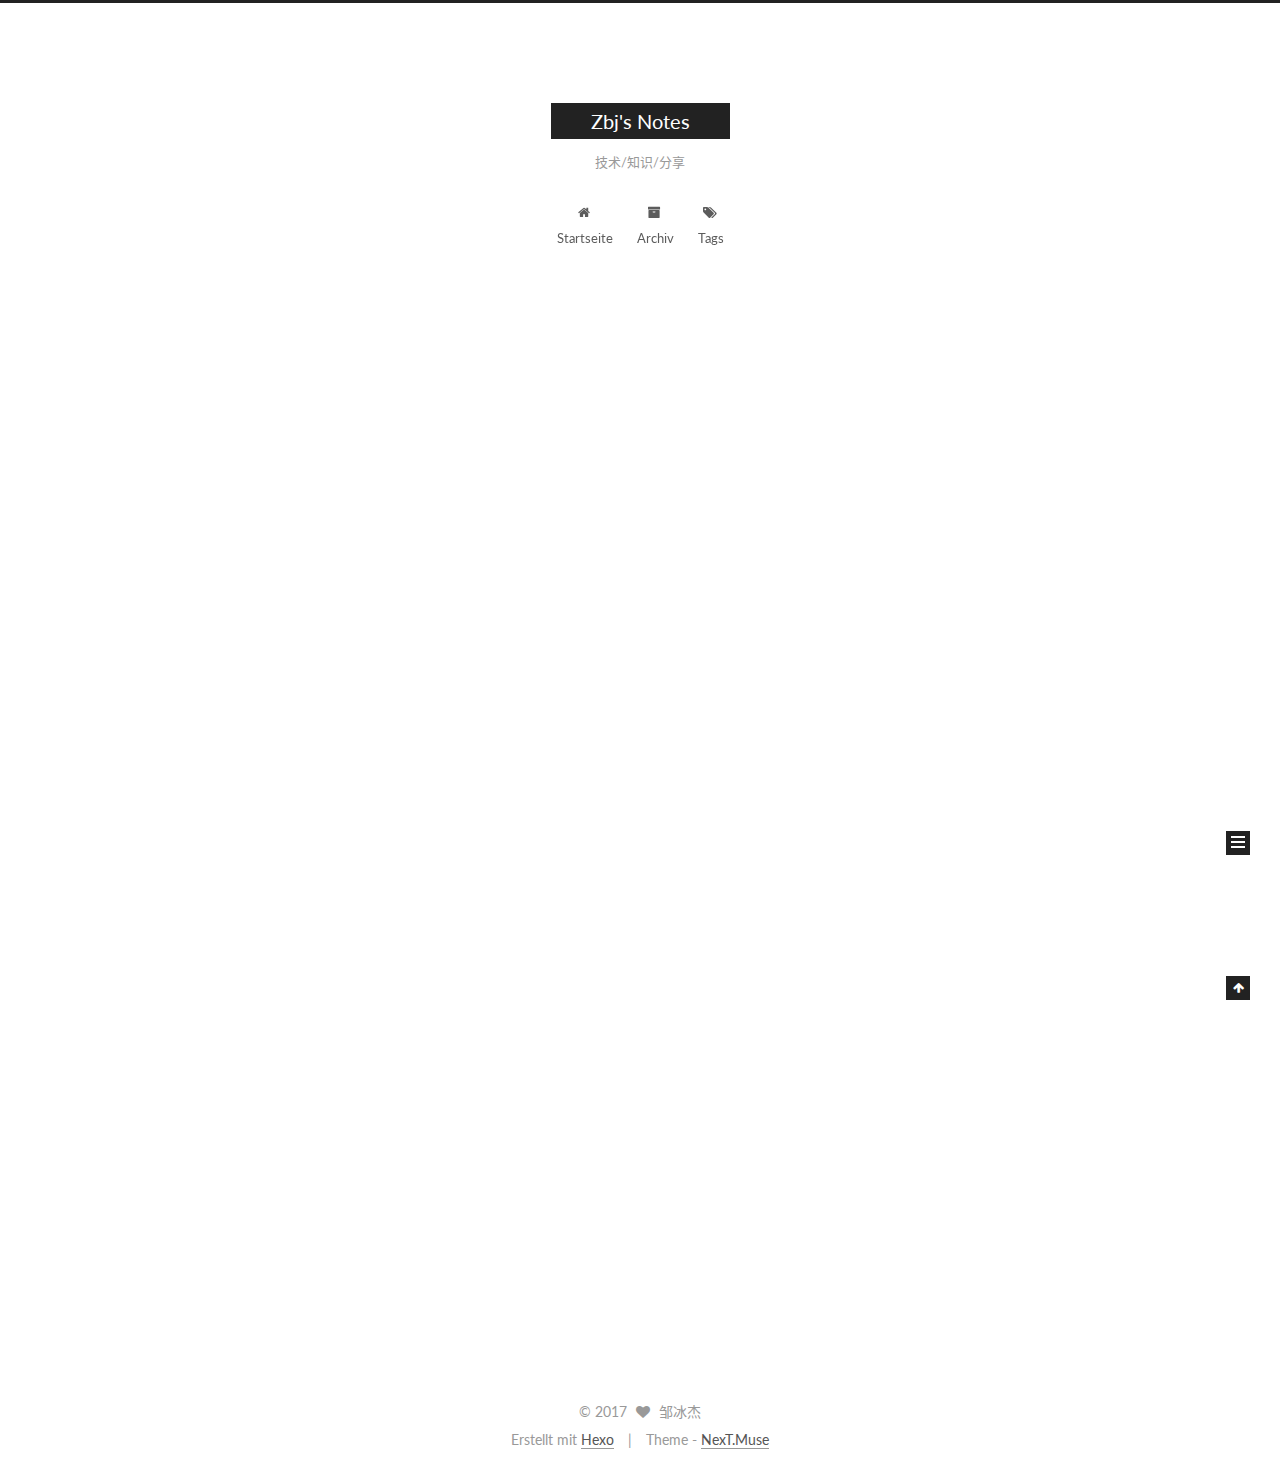
==== commit e1ade9c6: "Site updated: 2017-06-22 14:28:01" ====
--- a/index.html
+++ b/index.html
@@ -94,11 +94,11 @@
 
 
 <meta property="og:type" content="website">
-<meta property="og:title" content="Hexo">
+<meta property="og:title" content="Zbj&#39;s Notes">
 <meta property="og:url" content="http://yoursite.com/index.html">
-<meta property="og:site_name" content="Hexo">
+<meta property="og:site_name" content="Zbj&#39;s Notes">
 <meta name="twitter:card" content="summary">
-<meta name="twitter:title" content="Hexo">
+<meta name="twitter:title" content="Zbj&#39;s Notes">
 
 
 
@@ -132,7 +132,7 @@
 
 
 
-  <title>Hexo</title>
+  <title>Zbj's Notes</title>
   
 
 
@@ -170,12 +170,12 @@
     <div class="custom-logo-site-title">
       <a href="/"  class="brand" rel="start">
         <span class="logo-line-before"><i></i></span>
-        <span class="site-title">Hexo</span>
+        <span class="site-title">Zbj's Notes</span>
         <span class="logo-line-after"><i></i></span>
       </a>
     </div>
       
-        <p class="site-subtitle"></p>
+        <p class="site-subtitle">技术/知识/分享</p>
       
   </div>
 
@@ -262,7 +262,7 @@
     </span>
 
     <span hidden itemprop="publisher" itemscope itemtype="http://schema.org/Organization">
-      <meta itemprop="name" content="Hexo">
+      <meta itemprop="name" content="Zbj's Notes">
     </span>
 
     
--- a/css/main.css
+++ b/css/main.css
@@ -1677,7 +1677,7 @@
   width: 4px;
   height: 4px;
   border-radius: 50%;
-  background: #a27800;
+  background: #0f1711;
 }
 .links-of-blogroll {
   font-size: 13px;
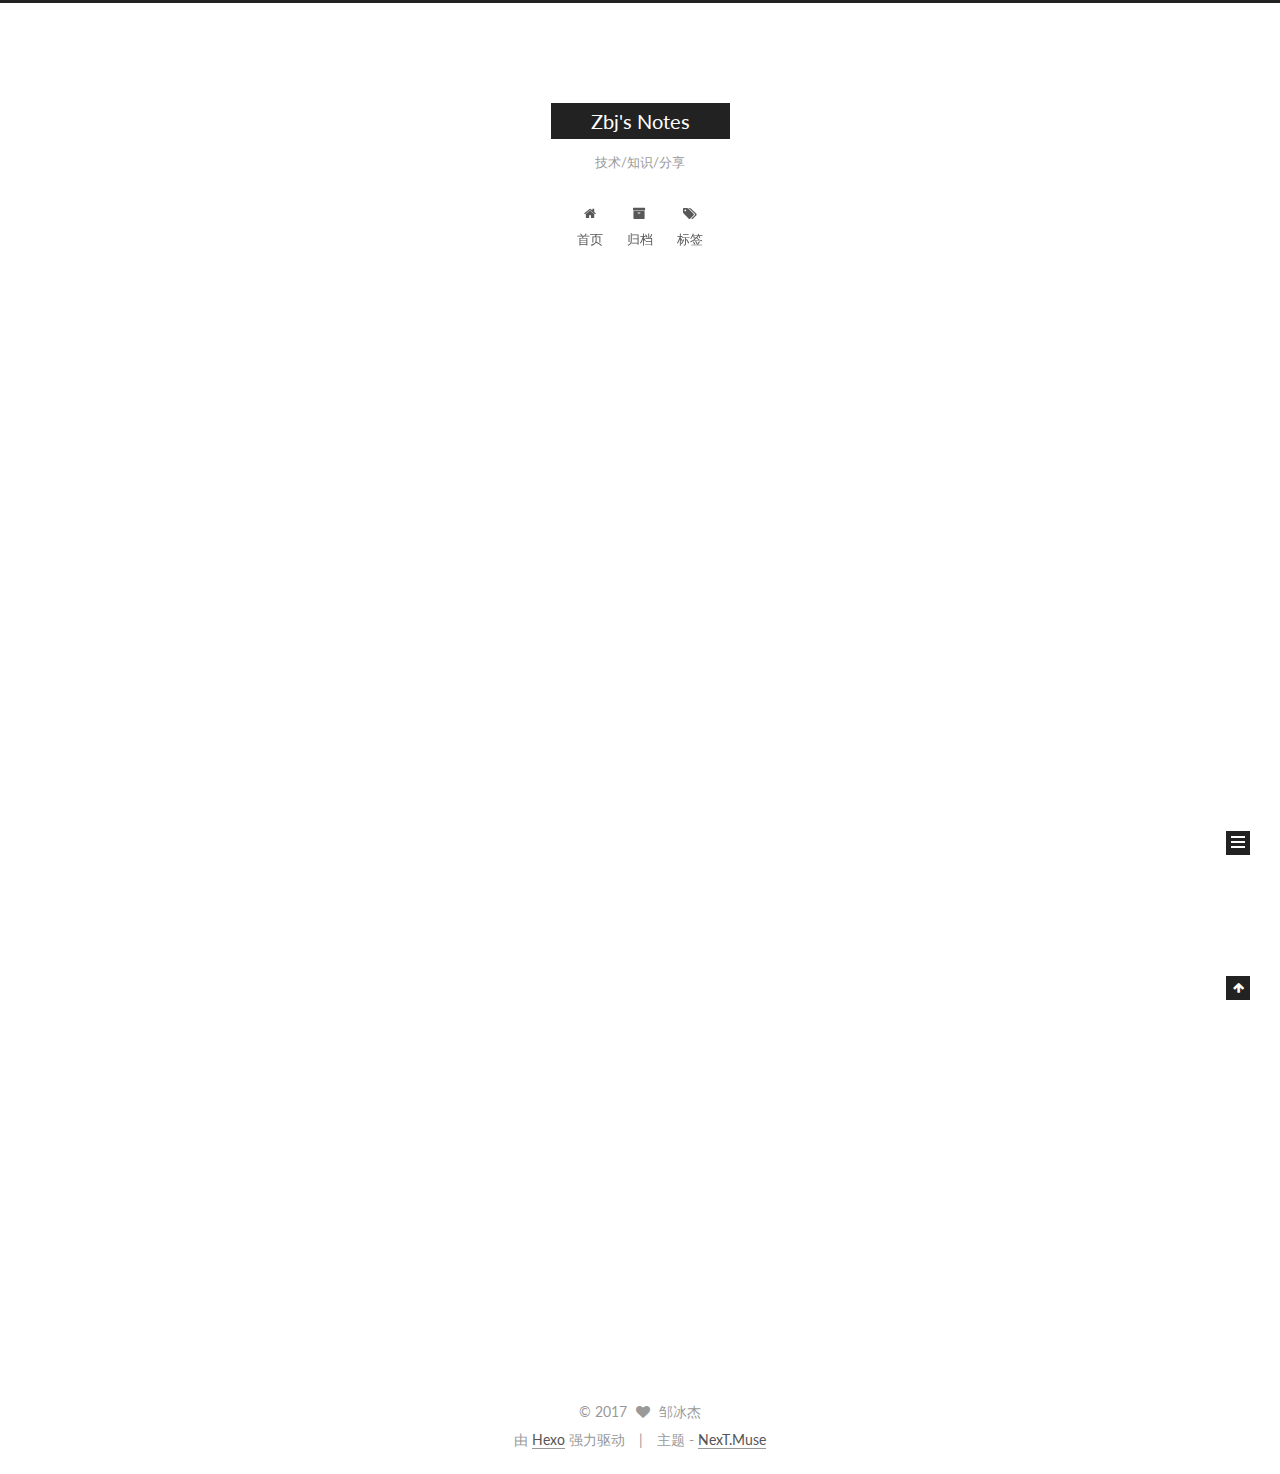
==== commit 735f8402: "Site updated: 2017-06-22 18:37:52" ====
--- a/index.html
+++ b/index.html
@@ -5,7 +5,7 @@
   
 
 
-<html class="theme-next muse use-motion" lang="zh-CN">
+<html class="theme-next muse use-motion" lang="zh-Hans">
 <head>
   <meta charset="UTF-8"/>
 <meta http-equiv="X-UA-Compatible" content="IE=edge" />
@@ -112,7 +112,7 @@
     motion: true,
     duoshuo: {
       userId: '0',
-      author: 'Author'
+      author: '博主'
     },
     algolia: {
       applicationID: '',
@@ -150,7 +150,7 @@
 
 </head>
 
-<body itemscope itemtype="http://schema.org/WebPage" lang="zh-CN">
+<body itemscope itemtype="http://schema.org/WebPage" lang="zh-Hans">
 
   
   
@@ -200,7 +200,7 @@
             
               <i class="menu-item-icon fa fa-fw fa-home"></i> <br />
             
-            Startseite
+            首页
           </a>
         </li>
       
@@ -210,7 +210,7 @@
             
               <i class="menu-item-icon fa fa-fw fa-archive"></i> <br />
             
-            Archiv
+            归档
           </a>
         </li>
       
@@ -220,7 +220,7 @@
             
               <i class="menu-item-icon fa fa-fw fa-tags"></i> <br />
             
-            Tags
+            标签
           </a>
         </li>
       
@@ -282,9 +282,9 @@
                 <i class="fa fa-calendar-o"></i>
               </span>
               
-                <span class="post-meta-item-text">Veröffentlicht am</span>
+                <span class="post-meta-item-text">发表于</span>
               
-              <time title="Post created" itemprop="dateCreated datePublished" datetime="2017-06-21T23:53:12+08:00">
+              <time title="创建于" itemprop="dateCreated datePublished" datetime="2017-06-21T23:53:12+08:00">
                 2017-06-21
               </time>
             
@@ -410,7 +410,7 @@
             <div class="site-state-item site-state-posts">
               <a href="/archives/">
                 <span class="site-state-item-count">1</span>
-                <span class="site-state-item-name">Artikel</span>
+                <span class="site-state-item-name">日志</span>
               </a>
             </div>
           
@@ -464,11 +464,11 @@
 
 
 <div class="powered-by">
-  Erstellt mit  <a class="theme-link" href="https://hexo.io">Hexo</a>
+  由 <a class="theme-link" href="https://hexo.io">Hexo</a> 强力驱动
 </div>
 
 <div class="theme-info">
-  Theme -
+  主题 -
   <a class="theme-link" href="https://github.com/iissnan/hexo-theme-next">
     NexT.Muse
   </a>
--- a/css/main.css
+++ b/css/main.css
@@ -1677,7 +1677,7 @@
   width: 4px;
   height: 4px;
   border-radius: 50%;
-  background: #0f1711;
+  background: #ac8c71;
 }
 .links-of-blogroll {
   font-size: 13px;
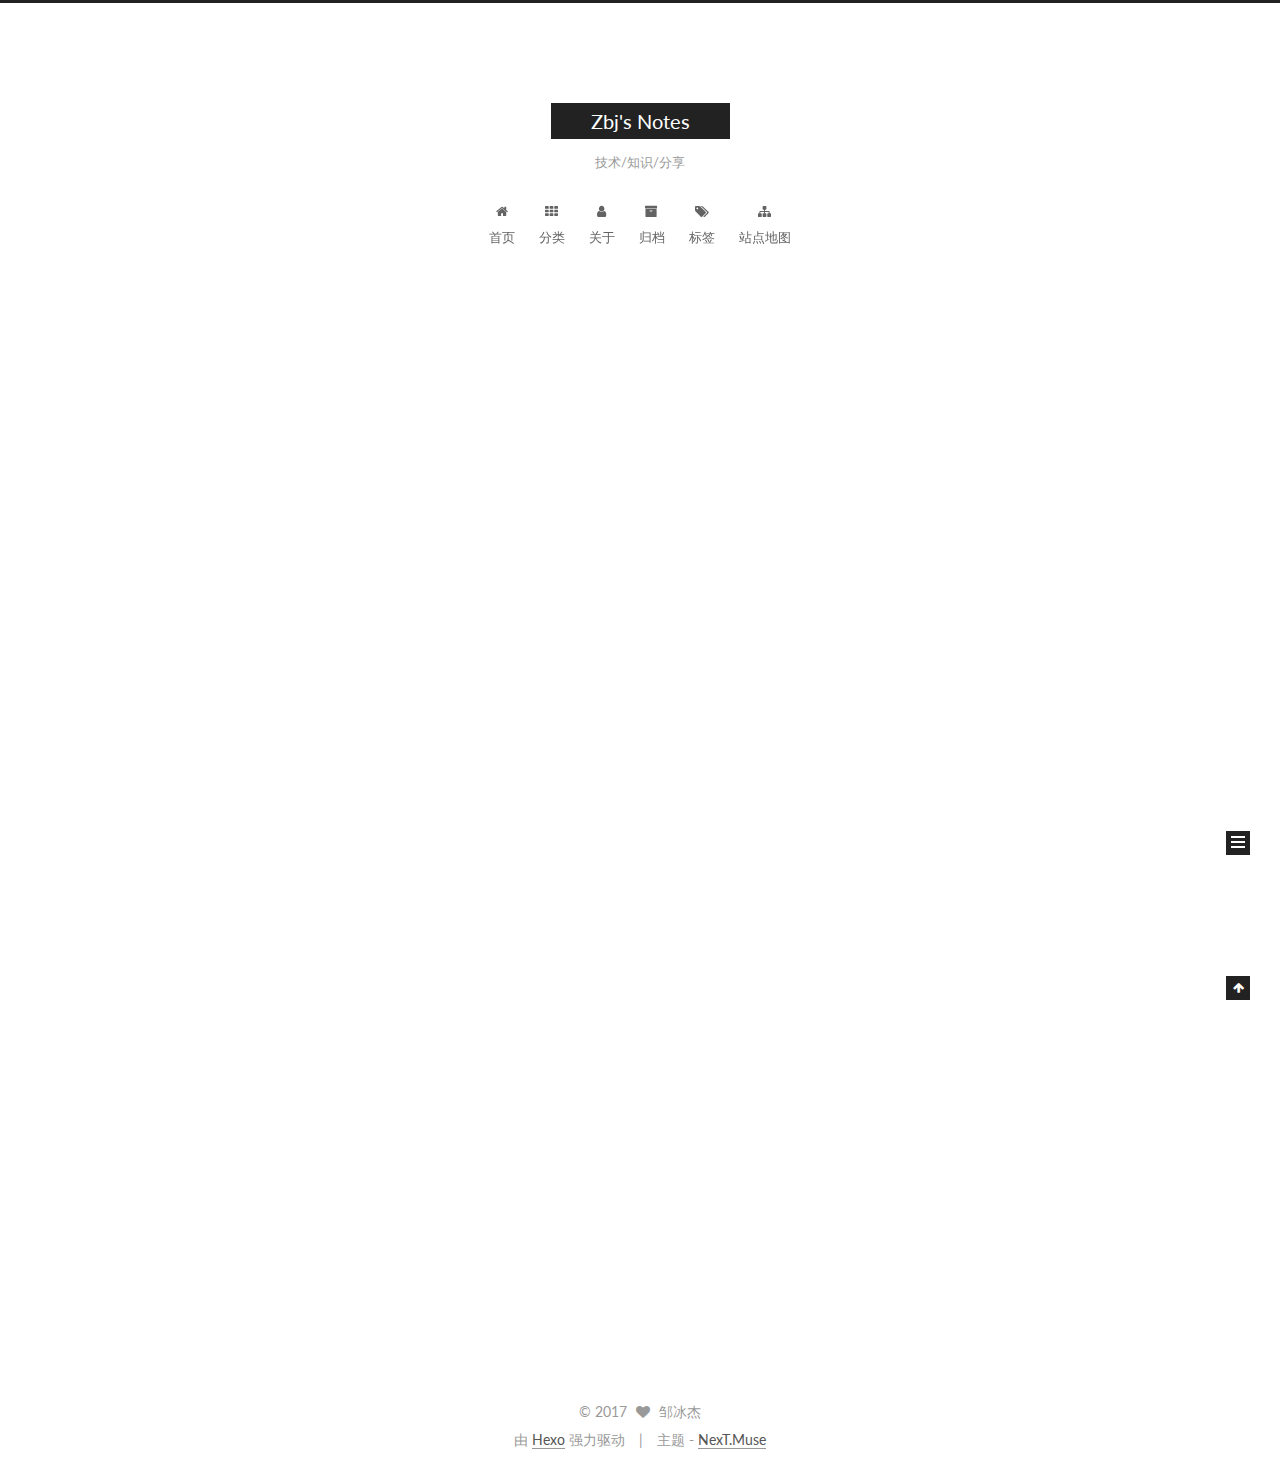
==== commit 5e72dc53: "Site updated: 2017-06-22 18:55:16" ====
--- a/index.html
+++ b/index.html
@@ -93,12 +93,15 @@
 
 
 
+<meta name="description" content="努力使自己变得更好！">
 <meta property="og:type" content="website">
 <meta property="og:title" content="Zbj&#39;s Notes">
 <meta property="og:url" content="http://yoursite.com/index.html">
 <meta property="og:site_name" content="Zbj&#39;s Notes">
+<meta property="og:description" content="努力使自己变得更好！">
 <meta name="twitter:card" content="summary">
 <meta name="twitter:title" content="Zbj&#39;s Notes">
+<meta name="twitter:description" content="努力使自己变得更好！">
 
 
 
@@ -205,6 +208,26 @@
         </li>
       
         
+        <li class="menu-item menu-item-categories">
+          <a href="/categories/" rel="section">
+            
+              <i class="menu-item-icon fa fa-fw fa-th"></i> <br />
+            
+            分类
+          </a>
+        </li>
+      
+        
+        <li class="menu-item menu-item-about">
+          <a href="/about/" rel="section">
+            
+              <i class="menu-item-icon fa fa-fw fa-user"></i> <br />
+            
+            关于
+          </a>
+        </li>
+      
+        
         <li class="menu-item menu-item-archives">
           <a href="/archives/" rel="section">
             
@@ -221,6 +244,16 @@
               <i class="menu-item-icon fa fa-fw fa-tags"></i> <br />
             
             标签
+          </a>
+        </li>
+      
+        
+        <li class="menu-item menu-item-sitemap">
+          <a href="/sitemap.xml" rel="section">
+            
+              <i class="menu-item-icon fa fa-fw fa-sitemap"></i> <br />
+            
+            站点地图
           </a>
         </li>
       
@@ -258,7 +291,7 @@
     <span hidden itemprop="author" itemscope itemtype="http://schema.org/Person">
       <meta itemprop="name" content="邹冰杰">
       <meta itemprop="description" content="">
-      <meta itemprop="image" content="/images/avatar.gif">
+      <meta itemprop="image" content="/images/avatar.jpg">
     </span>
 
     <span hidden itemprop="publisher" itemscope itemtype="http://schema.org/Organization">
@@ -397,11 +430,11 @@
       <section class="site-overview sidebar-panel sidebar-panel-active">
         <div class="site-author motion-element" itemprop="author" itemscope itemtype="http://schema.org/Person">
           <img class="site-author-image" itemprop="image"
-               src="/images/avatar.gif"
+               src="/images/avatar.jpg"
                alt="邹冰杰" />
           <p class="site-author-name" itemprop="name">邹冰杰</p>
            
-              <p class="site-description motion-element" itemprop="description"></p>
+              <p class="site-description motion-element" itemprop="description">努力使自己变得更好！</p>
           
         </div>
         <nav class="site-state motion-element">
--- a/css/main.css
+++ b/css/main.css
@@ -1677,7 +1677,7 @@
   width: 4px;
   height: 4px;
   border-radius: 50%;
-  background: #ac8c71;
+  background: #a15714;
 }
 .links-of-blogroll {
   font-size: 13px;
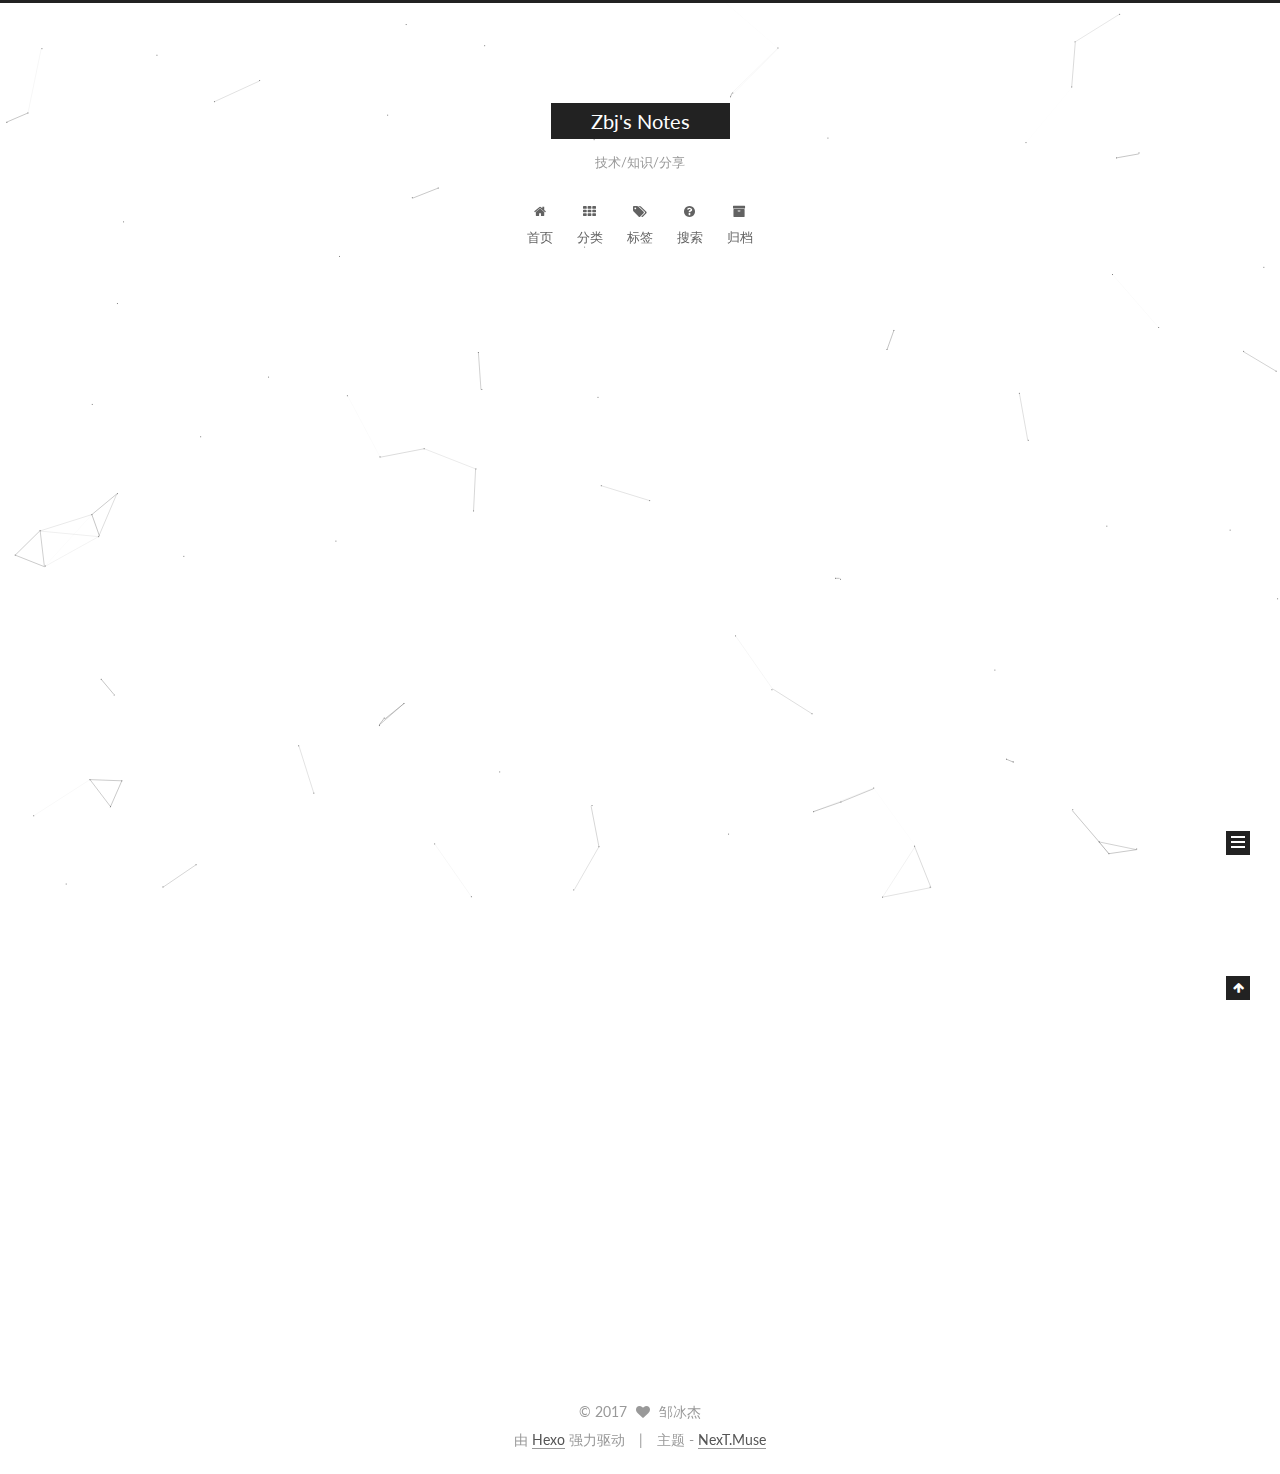
==== commit 9cb1630c: "Site updated: 2017-06-23 21:07:46" ====
--- a/index.html
+++ b/index.html
@@ -218,26 +218,6 @@
         </li>
       
         
-        <li class="menu-item menu-item-about">
-          <a href="/about/" rel="section">
-            
-              <i class="menu-item-icon fa fa-fw fa-user"></i> <br />
-            
-            关于
-          </a>
-        </li>
-      
-        
-        <li class="menu-item menu-item-archives">
-          <a href="/archives/" rel="section">
-            
-              <i class="menu-item-icon fa fa-fw fa-archive"></i> <br />
-            
-            归档
-          </a>
-        </li>
-      
-        
         <li class="menu-item menu-item-tags">
           <a href="/tags/" rel="section">
             
@@ -248,12 +228,22 @@
         </li>
       
         
-        <li class="menu-item menu-item-sitemap">
-          <a href="/sitemap.xml" rel="section">
-            
-              <i class="menu-item-icon fa fa-fw fa-sitemap"></i> <br />
-            
-            站点地图
+        <li class="menu-item menu-item-search">
+          <a href="/search/" rel="section">
+            
+              <i class="menu-item-icon fa fa-fw fa-question-circle"></i> <br />
+            
+            搜索
+          </a>
+        </li>
+      
+        
+        <li class="menu-item menu-item-archives">
+          <a href="/archives/" rel="section">
+            
+              <i class="menu-item-icon fa fa-fw fa-archive"></i> <br />
+            
+            归档
           </a>
         </li>
       
@@ -542,6 +532,8 @@
   
 
 
+  
+
 
 
 
@@ -569,6 +561,9 @@
 
   
   <script type="text/javascript" src="/lib/fancybox/source/jquery.fancybox.pack.js?v=2.1.5"></script>
+
+  
+  <script type="text/javascript" src="/lib/canvas-nest/canvas-nest.min.js"></script>
 
 
   
--- a/css/main.css
+++ b/css/main.css
@@ -1677,7 +1677,7 @@
   width: 4px;
   height: 4px;
   border-radius: 50%;
-  background: #a15714;
+  background: #44e0ad;
 }
 .links-of-blogroll {
   font-size: 13px;
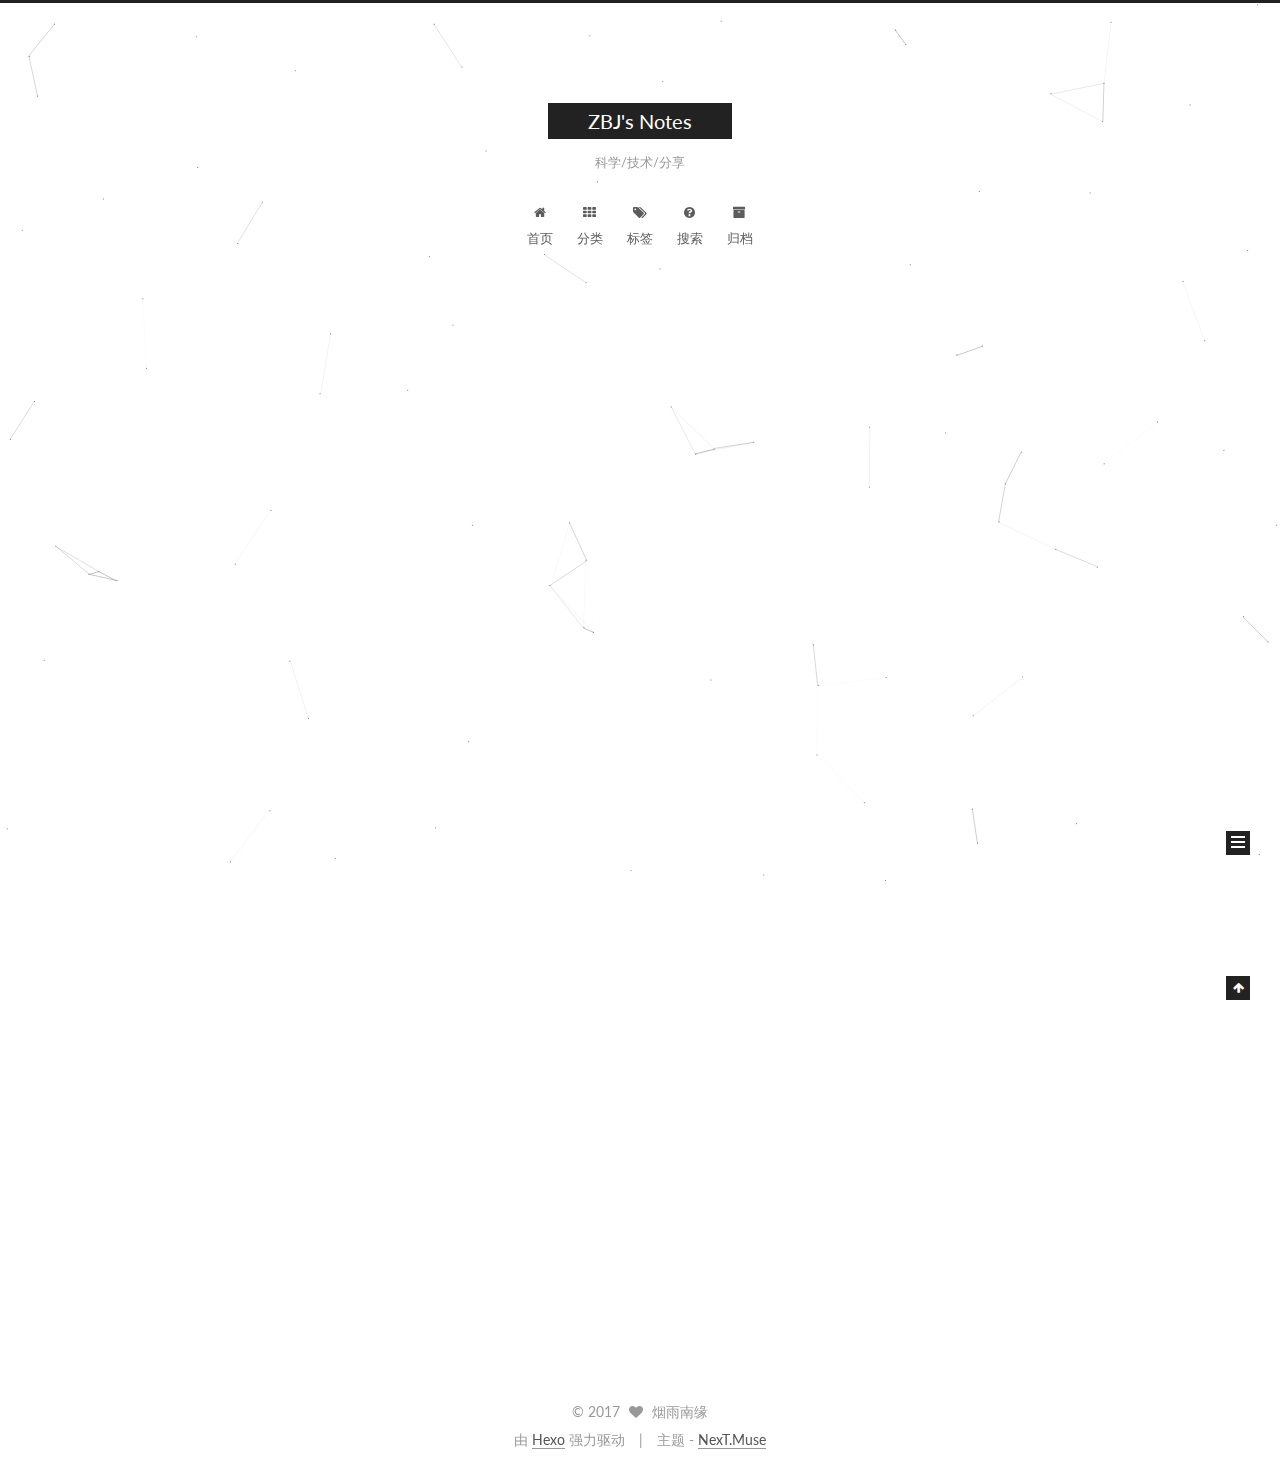
==== commit 9f6a5000: "Site updated: 2017-06-23 21:57:12" ====
--- a/index.html
+++ b/index.html
@@ -93,15 +93,15 @@
 
 
 
-<meta name="description" content="努力使自己变得更好！">
+<meta name="description" content="大道至简">
 <meta property="og:type" content="website">
-<meta property="og:title" content="Zbj&#39;s Notes">
+<meta property="og:title" content="ZBJ&#39;s Notes">
 <meta property="og:url" content="http://yoursite.com/index.html">
-<meta property="og:site_name" content="Zbj&#39;s Notes">
-<meta property="og:description" content="努力使自己变得更好！">
+<meta property="og:site_name" content="ZBJ&#39;s Notes">
+<meta property="og:description" content="大道至简">
 <meta name="twitter:card" content="summary">
-<meta name="twitter:title" content="Zbj&#39;s Notes">
-<meta name="twitter:description" content="努力使自己变得更好！">
+<meta name="twitter:title" content="ZBJ&#39;s Notes">
+<meta name="twitter:description" content="大道至简">
 
 
 
@@ -135,7 +135,7 @@
 
 
 
-  <title>Zbj's Notes</title>
+  <title>ZBJ's Notes</title>
   
 
 
@@ -173,12 +173,12 @@
     <div class="custom-logo-site-title">
       <a href="/"  class="brand" rel="start">
         <span class="logo-line-before"><i></i></span>
-        <span class="site-title">Zbj's Notes</span>
+        <span class="site-title">ZBJ's Notes</span>
         <span class="logo-line-after"><i></i></span>
       </a>
     </div>
       
-        <p class="site-subtitle">技术/知识/分享</p>
+        <p class="site-subtitle">科学/技术/分享</p>
       
   </div>
 
@@ -279,13 +279,13 @@
     <link itemprop="mainEntityOfPage" href="http://yoursite.com/2017/06/21/hello-world/">
 
     <span hidden itemprop="author" itemscope itemtype="http://schema.org/Person">
-      <meta itemprop="name" content="邹冰杰">
+      <meta itemprop="name" content="烟雨南缘">
       <meta itemprop="description" content="">
       <meta itemprop="image" content="/images/avatar.jpg">
     </span>
 
     <span hidden itemprop="publisher" itemscope itemtype="http://schema.org/Organization">
-      <meta itemprop="name" content="Zbj's Notes">
+      <meta itemprop="name" content="ZBJ's Notes">
     </span>
 
     
@@ -421,10 +421,10 @@
         <div class="site-author motion-element" itemprop="author" itemscope itemtype="http://schema.org/Person">
           <img class="site-author-image" itemprop="image"
                src="/images/avatar.jpg"
-               alt="邹冰杰" />
-          <p class="site-author-name" itemprop="name">邹冰杰</p>
+               alt="烟雨南缘" />
+          <p class="site-author-name" itemprop="name">烟雨南缘</p>
            
-              <p class="site-description motion-element" itemprop="description">努力使自己变得更好！</p>
+              <p class="site-description motion-element" itemprop="description">大道至简</p>
           
         </div>
         <nav class="site-state motion-element">
@@ -482,7 +482,7 @@
   <span class="with-love">
     <i class="fa fa-heart"></i>
   </span>
-  <span class="author" itemprop="copyrightHolder">邹冰杰</span>
+  <span class="author" itemprop="copyrightHolder">烟雨南缘</span>
 </div>
 
 
--- a/css/main.css
+++ b/css/main.css
@@ -1677,7 +1677,7 @@
   width: 4px;
   height: 4px;
   border-radius: 50%;
-  background: #44e0ad;
+  background: #21ba99;
 }
 .links-of-blogroll {
   font-size: 13px;
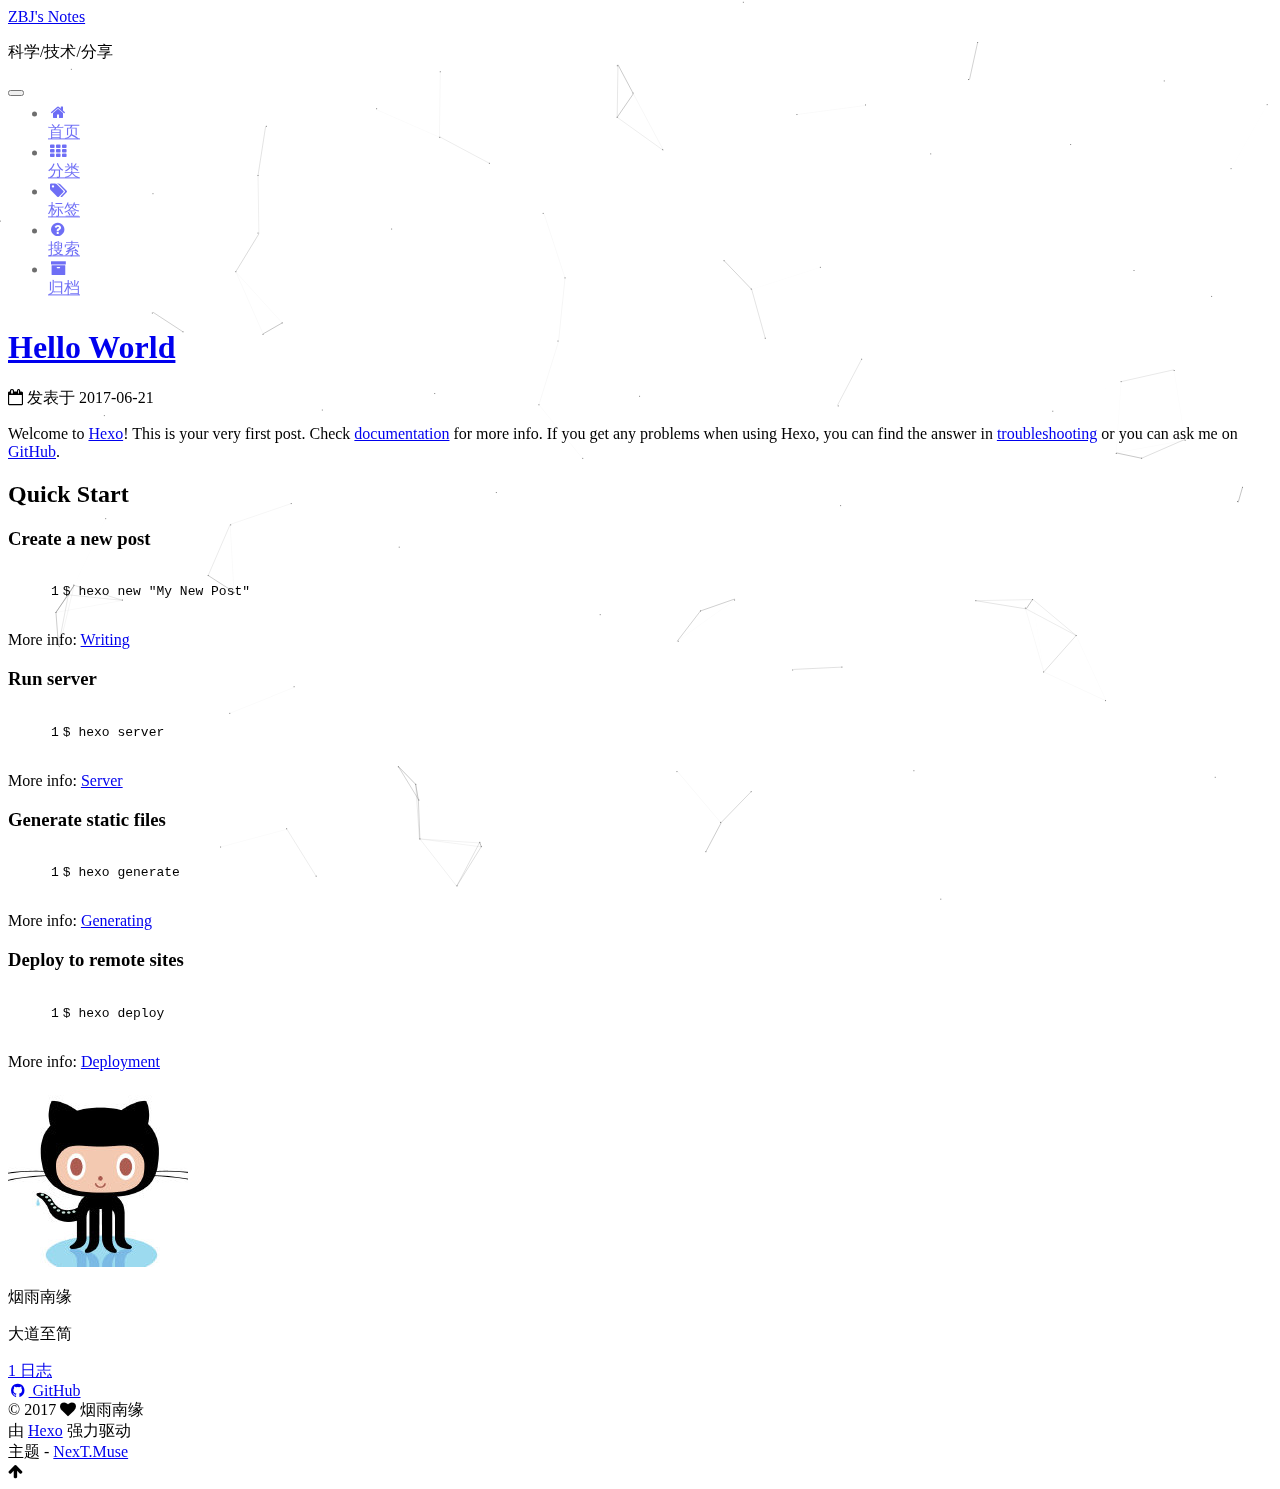
==== commit 35b8d719: "Site updated: 2017-06-23 22:11:09" ====
--- a/index.html
+++ b/index.html
@@ -448,6 +448,17 @@
 
         <div class="links-of-author motion-element">
           
+            
+              <span class="links-of-author-item">
+                <a href="https://github.com/cnzoubingjie" target="_blank" title="GitHub">
+                  
+                    <i class="fa fa-fw fa-github"></i>
+                  
+                  GitHub
+                </a>
+              </span>
+            
+          
         </div>
 
         
